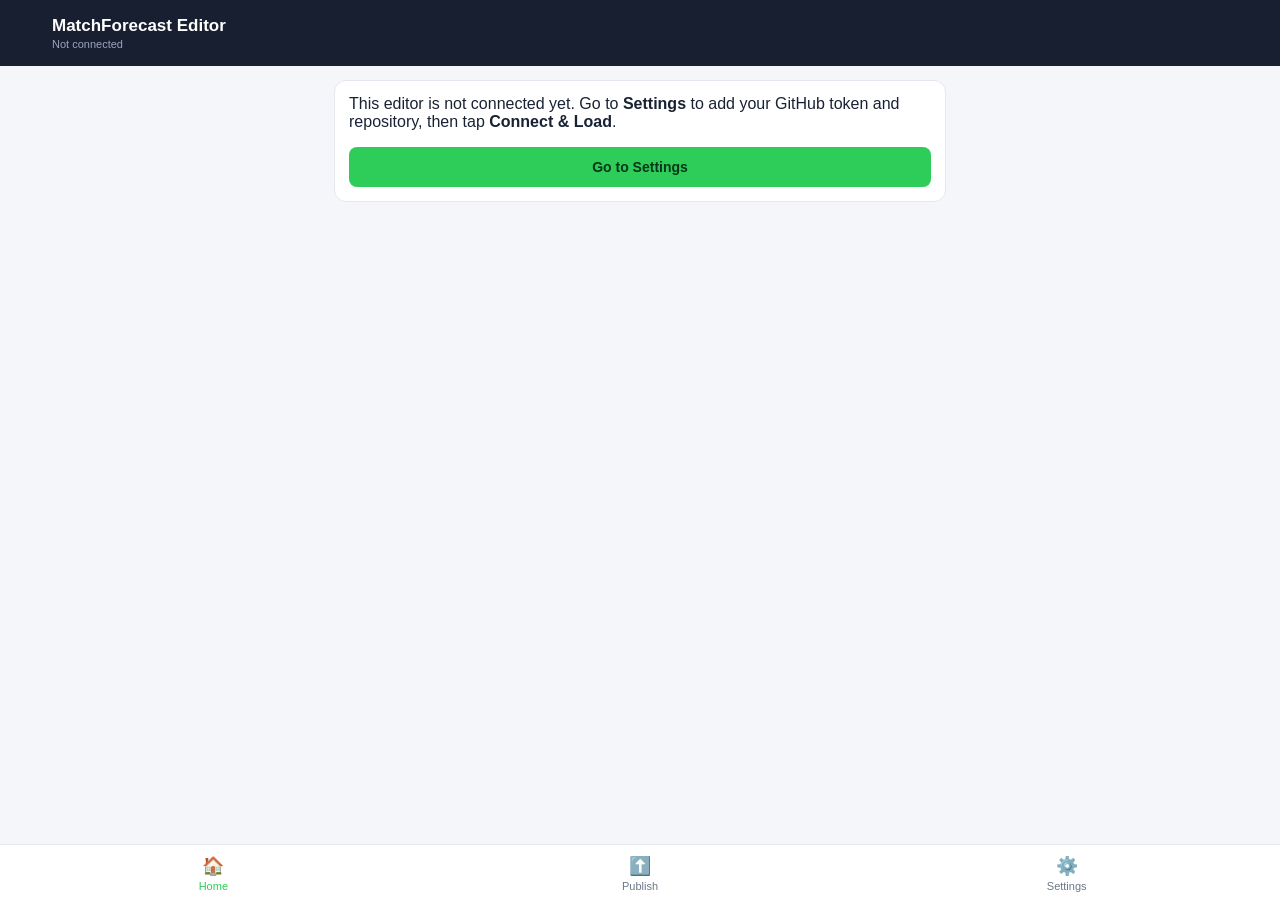
==== editor.html @ f8870e39 "Create editor.html" ====
<!DOCTYPE html>
<html lang="en">
<head>
<meta charset="UTF-8">
<meta name="viewport" content="width=device-width, initial-scale=1.0, maximum-scale=1.0">
<title>MatchForecast Editor</title>
<style>
  :root{
    --navy:#171f31; --navy2:#1e2740; --green:#2ecc58; --red:#e34848;
    --blue:#2f7bff; --bg:#f4f6f9; --card:#ffffff; --text:#182233; --muted:#6b7688;
    --border:#e4e8ee;
  }
  *{box-sizing:border-box;}
  body{margin:0;font-family:-apple-system,BlinkMacSystemFont,"Segoe UI",Roboto,Arial,sans-serif;background:var(--bg);color:var(--text);}
  header.app-header{background:var(--navy);color:#fff;padding:16px;display:flex;align-items:center;gap:10px;position:sticky;top:0;z-index:10;}
  header.app-header .back{background:none;border:none;color:#fff;font-size:20px;padding:0 6px 0 0;cursor:pointer;}
  header.app-header h1{font-size:17px;margin:0;}
  header.app-header .sub{font-size:11px;color:#9aa5bd;margin-top:2px;}
  main{padding:14px;padding-bottom:80px;max-width:640px;margin:0 auto;}
  .card{background:var(--card);border:1px solid var(--border);border-radius:12px;padding:14px;margin-bottom:12px;}
  .status-pill{display:inline-flex;align-items:center;gap:6px;background:#e9fbf0;color:#1a9a45;padding:8px 12px;border-radius:8px;font-size:13px;font-weight:600;margin-bottom:14px;}
  .status-pill.offline{background:#fdecec;color:#c0392b;}
  .section-row{display:flex;align-items:center;justify-content:space-between;padding:14px;background:var(--card);border:1px solid var(--border);border-radius:12px;margin-bottom:10px;cursor:pointer;}
  .section-row:active{background:#f0f2f6;}
  .section-row .left{display:flex;align-items:center;gap:12px;}
  .section-row .icon{width:34px;height:34px;border-radius:8px;display:flex;align-items:center;justify-content:center;font-size:16px;color:#fff;}
  .section-row .name{font-weight:600;font-size:14px;}
  .section-row .count{font-size:12px;color:var(--muted);}
  .section-row .chev{color:var(--muted);}
  .btn{display:inline-flex;align-items:center;justify-content:center;gap:6px;border:none;border-radius:8px;padding:12px 16px;font-size:14px;font-weight:600;cursor:pointer;width:100%;}
  .btn-green{background:var(--green);color:#04371a;}
  .btn-blue{background:var(--blue);color:#fff;}
  .btn-red{background:var(--red);color:#fff;}
  .btn-outline{background:#fff;border:1px solid var(--border);color:var(--text);}
  .btn-sm{width:auto;padding:8px 12px;font-size:13px;}
  .row{display:flex;gap:8px;}
  .item-card{background:var(--card);border:1px solid var(--border);border-radius:12px;padding:12px;margin-bottom:10px;}
  .item-card .title{font-weight:600;font-size:14px;margin-bottom:4px;}
  .item-card .meta{font-size:12px;color:var(--muted);margin-bottom:8px;}
  .badges{display:flex;flex-wrap:wrap;gap:6px;margin-bottom:8px;}
  .badge{font-size:11px;font-weight:600;padding:3px 8px;border-radius:6px;background:#eef1f6;color:#465066;}
  .badge.bet9ja{background:#0a5c36;color:#fff;} .badge.sportybet{background:#e2001a;color:#fff;}
  .badge.betpawa{background:#f5a623;color:#1a1a1a;} .badge.betway{background:#0b0b0b;color:#fff;}
  .badge.onexbet{background:#1c1c50;color:#fff;}
  label{display:block;font-size:12px;font-weight:600;color:var(--muted);margin:12px 0 6px;}
  input[type=text],input[type=number],input[type=date],select,textarea{
    width:100%;padding:11px;border:1px solid var(--border);border-radius:8px;font-size:14px;background:#fff;color:var(--text);
  }
  textarea{min-height:80px;}
  fieldset{border:1px solid var(--border);border-radius:10px;padding:10px 12px;margin-top:16px;}
  legend{font-size:12px;font-weight:700;color:var(--muted);padding:0 6px;}
  .bm-row{display:flex;gap:8px;align-items:center;margin-bottom:8px;}
  .bm-row .bm-label{width:78px;font-size:12px;font-weight:600;flex-shrink:0;}
  .bottom-nav{position:fixed;bottom:0;left:0;right:0;background:#fff;border-top:1px solid var(--border);display:flex;z-index:10;}
  .bottom-nav button{flex:1;background:none;border:none;padding:10px 0 8px;font-size:11px;color:var(--muted);display:flex;flex-direction:column;align-items:center;gap:3px;cursor:pointer;}
  .bottom-nav button.active{color:var(--green);}
  .bottom-nav .ic{font-size:18px;}
  .empty{text-align:center;color:var(--muted);padding:30px 10px;font-size:13px;}
  .hint{font-size:12px;color:var(--muted);line-height:1.5;margin-top:8px;}
  .code-box{font-family:monospace;background:#0f1524;color:#8ff0b0;padding:10px;border-radius:8px;font-size:12px;overflow-x:auto;white-space:pre-wrap;word-break:break-word;}
  .toast{position:fixed;bottom:70px;left:50%;transform:translateX(-50%);background:#182233;color:#fff;padding:10px 18px;border-radius:20px;font-size:13px;z-index:50;}
  .step{display:flex;gap:10px;margin-bottom:12px;}
  .step .num{width:24px;height:24px;border-radius:50%;background:var(--green);color:#04371a;font-size:12px;font-weight:700;display:flex;align-items:center;justify-content:center;flex-shrink:0;}
  a.link{color:var(--blue);text-decoration:none;}
</style>
</head>
<body>
<header class="app-header">
  <button class="back" id="backBtn" style="visibility:hidden">←</button>
  <div>
    <h1 id="headerTitle">MatchForecast Editor</h1>
    <div class="sub" id="headerSub">Private daily content manager</div>
  </div>
</header>
<main id="app"></main>
<nav class="bottom-nav">
  <button data-tab="home" class="active"><span class="ic">🏠</span>Home</button>
  <button data-tab="publish"><span class="ic">⬆️</span>Publish</button>
  <button data-tab="settings"><span class="ic">⚙️</span>Settings</button>
</nav>
<script>
/* ============================================================
   MatchForecast Editor
   Single-file, no-backend admin tool. Talks directly to the
   GitHub Contents API to read/write one data.json file that
   lives in the PUBLIC bettingsite repo. The public site's
   script.js reads that same file at runtime.

   SECURITY — READ THIS
   - Your GitHub token is baked directly into this file below
     (HARDCODED_TOKEN) so there is no login step at all: open
     the file and start editing.
   - This means anyone who obtains a copy of THIS EXACT FILE
     has full write access to your bettingsite repo. There is
     no password or login screen protecting that. Treat this
     file itself as the secret: don't host it at a public URL,
     don't share it, don't commit it anywhere public.
   - Keep this file only on your own device(s), or in the
     PRIVATE matchforecast-editor repo (never make that repo
     public while this token is inside it).
   - If this file is ever lost, shared, or the device is
     compromised, revoke the token immediately at
     github.com/settings/tokens and generate a new one here.
   ============================================================ */

// Paste your fine-grained GitHub token here (Contents: read/write,
// scoped only to waec2022/bettingsite). This is the only setup step.
const HARDCODED_TOKEN = "PASTE_YOUR_GITHUB_TOKEN_HERE";

const CONFIG_KEY = 'mf_editor_config';       // non-secret: owner/repo/branch/path
const DRAFT_KEY  = 'mf_editor_draft';        // non-secret: local working copy of data.json
const TOKEN_KEY  = 'mf_editor_token';        // secret: sessionStorage ONLY

const DEFAULT_BOOKMAKERS = [
  {key:'bet9ja', label:'Bet9ja'},
  {key:'sportybet', label:'SportyBet'},
  {key:'betpawa', label:'BetPawa'},
  {key:'betway', label:'Betway'},
  {key:'onexbet', label:'1xBet'},
];

const SECTION_DEFS = [
  {key:'predictions', label:'Predictions', icon:'⚽', color:'#2ecc58', hasBookmakers:true,
    fields:[
      {key:'date', label:'Date', type:'date'},
      {key:'home', label:'Home Team', type:'text', required:true},
      {key:'away', label:'Away Team', type:'text', required:true},
      {key:'league', label:'League', type:'text'},
      {key:'category', label:'Category (for site filters)', type:'select', options:['Over/Under','BTTS','Match Winner','Double Chance','Other']},
      {key:'selection', label:'Selection / Pick', type:'text', required:true},
      {key:'odds', label:'Odds', type:'number', step:'0.01', required:true},
      {key:'rating', label:'Rating (1-10)', type:'number'},
      {key:'status', label:'Status', type:'select', options:['draft','scheduled','published','cancelled']},
      {key:'publishAt', label:'Publish at (Africa/Lagos)', type:'schedule'},
    ],
    title:i=>`${i.home||'Home'} vs ${i.away||'Away'}`,
    subtitle:i=>`${i.selection||''}${i.odds?' | Odds '+i.odds:''}${i.league?' · '+i.league:''}`
  },
  {key:'accumulators', label:'Accumulators', icon:'🏆', color:'#8b5cf6', hasBookmakers:true,
    fields:[
      {key:'title', label:'Title', type:'text', required:true, placeholder:'e.g. 5-Odds Slip'},
      {key:'tier', label:'Tier label', type:'text', placeholder:'e.g. 5 ODDS, 20+ ODDS'},
      {key:'date', label:'Date', type:'date'},
      {key:'selectionsText', label:'Selections (one per line: Match | Pick | Odds)', type:'textarea',
        placeholder:'Man City vs Arsenal | Home | 1.60\nPSG vs Marseille | Over 2.5 | 1.55'},
      {key:'totalOdds', label:'Total Odds', type:'number', step:'0.01'},
      {key:'rating', label:'Rating (1-10)', type:'number'},
      {key:'status', label:'Status', type:'select', options:['draft','scheduled','published','cancelled']},
      {key:'publishAt', label:'Publish at (Africa/Lagos)', type:'schedule'},
    ],
    title:i=>i.title||'Accumulator',
    subtitle:i=>`${(i.selections||[]).length} selections${i.totalOdds?' | Total '+i.totalOdds:''}`
  },
  {key:'correctScores', label:'Correct Score', icon:'🎯', color:'#e34848', hasBookmakers:true,
    fields:[
      {key:'match', label:'Match', type:'text', required:true},
      {key:'league', label:'League', type:'text'},
      {key:'score', label:'Score', type:'text', required:true, placeholder:'2-1'},
      {key:'odds', label:'Odds', type:'number', step:'0.01'},
      {key:'date', label:'Date', type:'date'},
      {key:'rating', label:'Rating (1-10)', type:'number'},
      {key:'status', label:'Status', type:'select', options:['draft','scheduled','published','cancelled']},
      {key:'publishAt', label:'Publish at (Africa/Lagos)', type:'schedule'},
    ],
    title:i=>i.match||'Match',
    subtitle:i=>`Score ${i.score||'?'}${i.odds?' | Odds '+i.odds:''}`
  },
  {key:'codesOnly', label:'Codes Only', icon:'🔑', color:'#f5a623', hasBookmakers:false,
    fields:[
      {key:'bookmaker', label:'Bookmaker', type:'bookmakerSelect', required:true},
      {key:'code', label:'Booking Code', type:'text', required:true},
      {key:'label', label:'Label / Note', type:'text'},
      {key:'odds', label:'Odds', type:'number', step:'0.01'},
      {key:'date', label:'Date', type:'date'},
      {key:'rating', label:'Rating (1-10)', type:'number'},
      {key:'status', label:'Status', type:'select', options:['draft','scheduled','published','cancelled']},
      {key:'publishAt', label:'Publish at (Africa/Lagos)', type:'schedule'},
    ],
    title:i=>bookmakerLabel(i.bookmaker),
    subtitle:i=>i.code||''
  },
  {key:'livePredictions', label:'Live Predictions', icon:'📡', color:'#2f7bff', hasBookmakers:true,
    fields:[
      {key:'match', label:'Match', type:'text', required:true},
      {key:'league', label:'League', type:'text'},
      {key:'currentScore', label:'Current Score', type:'text', placeholder:'1-0'},
      {key:'pick', label:'Pick', type:'text', required:true},
      {key:'odds', label:'Odds', type:'number', step:'0.01'},
      {key:'minute', label:"Minute / Status", type:'text', placeholder:"e.g. 34' or HT"},
      {key:'date', label:'Date', type:'date'},
      {key:'rating', label:'Rating (1-10)', type:'number'},
      {key:'status', label:'Status', type:'select', options:['draft','published','cancelled']},
      {key:'publishAt', label:'Publish at (Africa/Lagos)', type:'schedule'},
    ],
    title:i=>i.match||'Match',
    subtitle:i=>`${i.pick||''}${i.minute?' · '+i.minute:''}`
  },
  {key:'betOfDay', label:'Bet of the Day', icon:'⭐', color:'#ffb100', hasBookmakers:true,
    fields:[
      {key:'match', label:'Match', type:'text', required:true},
      {key:'market', label:'Market', type:'text'},
      {key:'pick', label:'Pick', type:'text', required:true},
      {key:'odds', label:'Odds', type:'number', step:'0.01'},
      {key:'description', label:'Description', type:'textarea'},
      {key:'date', label:'Date', type:'date'},
      {key:'rating', label:'Rating (1-10)', type:'number'},
      {key:'status', label:'Status', type:'select', options:['draft','scheduled','published','cancelled']},
      {key:'publishAt', label:'Publish at (Africa/Lagos)', type:'schedule'},
    ],
    title:i=>i.match||'Match',
    subtitle:i=>`${i.pick||''}${i.odds?' | Odds '+i.odds:''}`
  },
  {key:'results', label:'Results', icon:'📊', color:'#0aa2a2', hasBookmakers:false,
    fields:[
      {key:'match', label:'Match', type:'text', required:true},
      {key:'market', label:'Market', type:'text'},
      {key:'prediction', label:'Prediction', type:'text'},
      {key:'odds', label:'Odds', type:'number', step:'0.01'},
      {key:'actualResult', label:'Actual Result', type:'text', placeholder:'2-1'},
      {key:'outcome', label:'Outcome', type:'select', options:['won','lost','void']},
      {key:'date', label:'Date', type:'date'},
      {key:'rating', label:'Rating (1-10)', type:'number'},
    ],
    title:i=>i.match||'Match',
    subtitle:i=>`${i.prediction||''}${i.outcome?' · '+i.outcome.toUpperCase():''}`
  },
  {key:'news', label:'News', icon:'📰', color:'#465066', hasBookmakers:false,
    fields:[
      {key:'title', label:'Title', type:'text', required:true},
      {key:'category', label:'Category', type:'text', placeholder:'Preview, Analysis, Guide, Report'},
      {key:'excerpt', label:'Excerpt', type:'textarea'},
      {key:'content', label:'Full Content', type:'textarea'},
      {key:'author', label:'Author', type:'text'},
      {key:'date', label:'Date', type:'date'},
      {key:'status', label:'Status', type:'select', options:['draft','scheduled','published','archived']},
      {key:'publishAt', label:'Publish at (Africa/Lagos)', type:'schedule'},
    ],
    title:i=>i.title||'News item',
    subtitle:i=>(i.date||'')
  },
];

function bookmakerLabel(key){
  const all = state.data?.meta?.bookmakers || DEFAULT_BOOKMAKERS;
  const found = all.find(b=>b.key===key);
  return found ? found.label : (key||'—');
}

let state = {
  view:{tab:'home', section:null, itemId:null},
  config: loadConfig(),
  token: HARDCODED_TOKEN,
  data: null,
  sha: null,
  dirty:false,
  connected:false,
};

function loadConfig(){
  try{ return JSON.parse(localStorage.getItem(CONFIG_KEY)) || {owner:'waec2022', repo:'bettingsite', branch:'main', path:'data.json'}; }
  catch(e){ return {owner:'waec2022', repo:'bettingsite', branch:'main', path:'data.json'}; }
}
function saveConfig(){ localStorage.setItem(CONFIG_KEY, JSON.stringify(state.config)); }
function saveDraft(){ if(state.data) localStorage.setItem(DRAFT_KEY, JSON.stringify({sha:state.sha, data:state.data})); }
function loadDraft(){ try{ return JSON.parse(localStorage.getItem(DRAFT_KEY)); }catch(e){ return null; } }

function emptyData(){
  return {
    meta:{ bookmakers: DEFAULT_BOOKMAKERS, overview:{date:'', statTotal:0, statWinners:0, statLosers:0, statHitRate:''} },
    predictions:[], accumulators:[], correctScores:[], codesOnly:[],
    livePredictions:[], betOfDay:[], results:[], news:[]
  };
}

function uid(){ return 'i' + Math.random().toString(36).slice(2,9); }

// Africa/Lagos is fixed UTC+1 year-round (no DST), so we can compute it
// by simply shifting the current UTC time by 1 hour and reading UTC fields.
function lagosDateTimeLocal(msOffset){
  const d = new Date(Date.now() + (msOffset||0) + 60*60*1000);
  const pad = n=>String(n).padStart(2,'0');
  return `${d.getUTCFullYear()}-${pad(d.getUTCMonth()+1)}-${pad(d.getUTCDate())}T${pad(d.getUTCHours())}:${pad(d.getUTCMinutes())}`;
}
function lagosTomorrow9am(){
  const d = new Date(Date.now() + 60*60*1000); // shifted to Lagos "now"
  d.setUTCDate(d.getUTCDate()+1);
  d.setUTCHours(9,0,0,0);
  const pad = n=>String(n).padStart(2,'0');
  return `${d.getUTCFullYear()}-${pad(d.getUTCMonth()+1)}-${pad(d.getUTCDate())}T09:00`;
}
function scheduleStatusLabel(publishAt){
  if(!publishAt) return 'Not scheduled';
  const t = new Date(publishAt).getTime();
  const diffMs = t - Date.now();
  if(diffMs <= 0) return 'Already live';
  const mins = Math.round(diffMs/60000);
  if(mins < 60) return `Publishes in ${mins}m`;
  const hrs = Math.round(mins/60);
  if(hrs < 24) return `Publishes in ${hrs}h`;
  const days = Math.round(hrs/24);
  return days===1 ? 'Publishes tomorrow' : `Publishes in ${days}d`;
}
function toast(msg){
  const t=document.createElement('div'); t.className='toast'; t.textContent=msg;
  document.body.appendChild(t); setTimeout(()=>t.remove(), 2200);
}

/* ---------------- GitHub API ---------------- */
async function ghRequest(method, body){
  const {owner, repo, path} = state.config;
  const url = `https://api.github.com/repos/${owner}/${repo}/contents/${encodeURIComponent(path)}`;
  const headers = {
    'Authorization': `token ${state.token}`,
    'Accept': 'application/vnd.github+json'
  };
  const opts = {method, headers};
  if(body){ headers['Content-Type']='application/json'; opts.body = JSON.stringify(body); }
  const res = await fetch(method==='GET' ? `${url}?ref=${encodeURIComponent(state.config.branch)}` : url, opts);
  return res;
}

function b64EncodeUnicode(str){
  return btoa(unescape(encodeURIComponent(str)));
}
function b64DecodeUnicode(str){
  return decodeURIComponent(escape(atob(str)));
}

async function connectAndLoad(){
  if(!state.token || state.token === "PASTE_YOUR_GITHUB_TOKEN_HERE"){ toast('Open this file in a text editor and set HARDCODED_TOKEN first'); return; }
  saveConfig();
  try{
    const res = await ghRequest('GET');
    if(res.status === 404){
      state.data = emptyData();
      state.sha = null;
      state.connected = true;
      toast('Connected. No data.json yet — it will be created on first publish.');
    } else if(res.ok){
      const json = await res.json();
      state.sha = json.sha;
      const content = b64DecodeUnicode(json.content.replace(/\n/g,''));
      state.data = JSON.parse(content);
      if(!state.data.meta) state.data.meta = {bookmakers: DEFAULT_BOOKMAKERS, overview:{}};
      if(!state.data.meta.bookmakers) state.data.meta.bookmakers = DEFAULT_BOOKMAKERS;
      state.connected = true;
      toast('Loaded latest data.json from GitHub');
    } else {
      const errText = await res.text();
      toast(`GitHub error ${res.status}. Check token/repo/branch.`);
      console.error(errText);
      state.connected = false;
      render();
      return;
    }
    state.dirty = false;
    saveDraft();
    render();
  } catch(e){
    console.error(e);
    toast('Network error reaching GitHub API');
  }
}

async function publish(commitMessage){
  if(!state.connected){ toast('Connect first'); return; }
  const {branch} = state.config;
  const content = b64EncodeUnicode(JSON.stringify(state.data, null, 2));
  const body = { message: commitMessage || 'Update data.json via MatchForecast Editor', content, branch };
  if(state.sha) body.sha = state.sha;
  try{
    const res = await ghRequest('PUT', body);
    if(res.ok){
      const json = await res.json();
      state.sha = json.content.sha;
      state.dirty = false;
      saveDraft();
      toast('Published! GitHub Pages will update within a minute or two.');
      render();
    } else {
      const errText = await res.text();
      console.error(errText);
      toast(`Publish failed (${res.status}). See console.`);
    }
  } catch(e){
    console.error(e);
    toast('Network error publishing');
  }
}

/* ---------------- Rendering ---------------- */
const app = document.getElementById('app');
const headerTitle = document.getElementById('headerTitle');
const headerSub = document.getElementById('headerSub');
const backBtn = document.getElementById('backBtn');

document.querySelectorAll('.bottom-nav button').forEach(btn=>{
  btn.addEventListener('click', ()=>{
    state.view = {tab:btn.dataset.tab, section:null, itemId:null};
    document.querySelectorAll('.bottom-nav button').forEach(b=>b.classList.remove('active'));
    btn.classList.add('active');
    render();
  });
});
backBtn.addEventListener('click', ()=>{
  if(state.view.itemId !== null || state.view.itemId === 'new'){
    state.view.itemId = null;
  } else if(state.view.section){
    state.view.section = null;
  } else {
    state.view.tab = 'home';
  }
  render();
});

function render(){
  const v = state.view;
  backBtn.style.visibility = (v.section || v.itemId!==null) ? 'visible' : 'hidden';

  if(v.tab === 'settings'){ headerTitle.textContent='Settings'; headerSub.textContent='GitHub connection'; return renderSettings(); }
  if(v.tab === 'publish'){ headerTitle.textContent='Publish'; headerSub.textContent='Push changes to the public site'; return renderPublish(); }

  // home tab
  if(!state.data){
    headerTitle.textContent = 'MatchForecast Editor';
    headerSub.textContent = 'Not connected';
    return renderConnectPrompt();
  }
  if(v.itemId !== null){
    const def = SECTION_DEFS.find(s=>s.key===v.section);
    headerTitle.textContent = v.itemId==='new' ? `Add ${def.label}` : `Edit ${def.label}`;
    headerSub.textContent = '';
    return renderForm(def, v.itemId);
  }
  if(v.section){
    const def = SECTION_DEFS.find(s=>s.key===v.section);
    headerTitle.textContent = def.label;
    headerSub.textContent = `${(state.data[def.key]||[]).length} items`;
    return renderSectionList(def);
  }
  headerTitle.textContent = 'MatchForecast Editor';
  headerSub.textContent = 'Update your predictions easily';
  renderHome();
}

function renderConnectPrompt(){
  app.innerHTML = `
    <div class="card">
      <p style="margin-top:0">This editor is not connected yet. Go to <b>Settings</b> to add your GitHub token and repository, then tap <b>Connect &amp; Load</b>.</p>
      <button class="btn btn-green" id="goSettings">Go to Settings</button>
    </div>`;
  document.getElementById('goSettings').onclick = ()=>{ state.view.tab='settings'; render(); };
}

function renderHome(){
  const pill = state.connected
    ? `<div class="status-pill">✓ Connected to GitHub${state.dirty ? ' · unsaved changes' : ''}</div>`
    : `<div class="status-pill offline">Not connected — go to Settings</div>`;
  const rows = SECTION_DEFS.map(def=>{
    const count = (state.data[def.key]||[]).length;
    return `<div class="section-row" data-section="${def.key}">
      <div class="left">
        <div class="icon" style="background:${def.color}">${def.icon}</div>
        <div><div class="name">${def.label}</div><div class="count">${count} item${count===1?'':'s'}</div></div>
      </div>
      <div class="chev">›</div>
    </div>`;
  }).join('');
  app.innerHTML = pill + rows;
  app.querySelectorAll('.section-row').forEach(row=>{
    row.onclick = ()=>{ state.view.section = row.dataset.section; render(); };
  });
}

function renderSectionList(def){
  const items = state.data[def.key] || [];
  const addBtn = `<button class="btn btn-green" id="addItemBtn" style="margin-bottom:14px">+ Add ${def.label.replace(/s$/,'')}</button>`;
  if(items.length===0){
    app.innerHTML = addBtn + `<div class="empty">No ${def.label.toLowerCase()} yet.</div>`;
  } else {
    const cards = items.map((item, idx)=>{
      const badges = def.hasBookmakers && item.bookmakers
        ? Object.entries(item.bookmakers).filter(([k,v])=>v && (v.odds||v.code))
            .map(([k,v])=>`<span class="badge ${k}">${bookmakerLabel(k)}${v.odds?' '+v.odds:''}</span>`).join('')
        : (def.key==='codesOnly' ? `<span class="badge ${item.bookmaker}">${item.code||''}</span>` : '');
      return `<div class="item-card">
        <div class="title">${idx+1}. ${escapeHtml(def.title(item))}</div>
        <div class="meta">${escapeHtml(def.subtitle(item))}</div>
        ${item.publishAt ? `<div class="meta">🕒 ${escapeHtml(scheduleStatusLabel(item.publishAt))}</div>` : ''}
        ${badges?`<div class="badges">${badges}</div>`:''}
        <div class="row">
          <button class="btn btn-blue btn-sm" data-edit="${item.id}">Edit</button>
          <button class="btn btn-red btn-sm" data-del="${item.id}">Delete</button>
        </div>
      </div>`;
    }).join('');
    app.innerHTML = addBtn + cards;
  }
  document.getElementById('addItemBtn').onclick = ()=>{ state.view.itemId='new'; render(); };
  app.querySelectorAll('[data-edit]').forEach(b=>b.onclick=()=>{ state.view.itemId=b.dataset.edit; render(); });
  app.querySelectorAll('[data-del]').forEach(b=>b.onclick=()=>{
    if(confirm('Delete this item?')){
      state.data[def.key] = state.data[def.key].filter(i=>i.id!==b.dataset.del);
      state.dirty = true; saveDraft(); render();
    }
  });
}

function escapeHtml(s){ return String(s??'').replace(/[&<>"']/g, c=>({'&':'&amp;','<':'&lt;','>':'&gt;','"':'&quot;',"'":'&#39;'}[c])); }

function renderForm(def, itemId){
  const isNew = itemId === 'new';
  const existing = isNew ? {} : (state.data[def.key]||[]).find(i=>i.id===itemId) || {};
  const bookmakers = state.data.meta.bookmakers || DEFAULT_BOOKMAKERS;

  const fieldsHtml = def.fields.map(f=>{
    const val = f.key==='selectionsText'
      ? (existing.selections||[]).map(s=>`${s.match} | ${s.pick} | ${s.odds}`).join('\n')
      : (existing[f.key] ?? '');
    if(f.type==='select'){
      return `<label>${f.label}</label><select name="${f.key}">${f.options.map(o=>`<option value="${o}" ${val===o?'selected':''}>${o}</option>`).join('')}</select>`;
    }
    if(f.type==='textarea'){
      return `<label>${f.label}</label><textarea name="${f.key}" placeholder="${f.placeholder||''}">${escapeHtml(val)}</textarea>`;
    }
    if(f.type==='bookmakerSelect'){
      return `<label>${f.label}</label><select name="${f.key}">${bookmakers.map(b=>`<option value="${b.key}" ${val===b.key?'selected':''}>${b.label}</option>`).join('')}</select>`;
    }
    if(f.type==='schedule'){
      const localVal = val ? String(val).slice(0,16) : '';
      return `<label>${f.label}</label>
        <input type="datetime-local" name="${f.key}" value="${escapeHtml(localVal)}">
        <div class="row" style="gap:6px;margin-top:8px;flex-wrap:wrap">
          <button type="button" class="btn btn-outline btn-sm" data-sched="0">Now</button>
          <button type="button" class="btn btn-outline btn-sm" data-sched="15">+15m</button>
          <button type="button" class="btn btn-outline btn-sm" data-sched="30">+30m</button>
          <button type="button" class="btn btn-outline btn-sm" data-sched="60">+1h</button>
          <button type="button" class="btn btn-outline btn-sm" data-sched="120">+2h</button>
          <button type="button" class="btn btn-outline btn-sm" data-sched="tomorrow9">Tomorrow 9am</button>
        </div>
        <p class="hint">Times are Africa/Lagos. Leave blank to publish immediately once you hit Publish.</p>`;
    }
    return `<label>${f.label}${f.required?' *':''}</label><input type="${f.type}" name="${f.key}" step="${f.step||''}" placeholder="${f.placeholder||''}" value="${escapeHtml(val)}">`;
  }).join('');

  let bookmakersHtml = '';
  if(def.hasBookmakers){
    const existingBm = existing.bookmakers || {};
    bookmakersHtml = `<fieldset><legend>Bookmaker odds &amp; codes (optional per bookmaker)</legend>` +
      bookmakers.map(b=>{
        const bv = existingBm[b.key] || {};
        return `<div class="bm-row">
          <div class="bm-label">${b.label}</div>
          <input type="text" placeholder="Odds" name="bm_${b.key}_odds" value="${escapeHtml(bv.odds||'')}" style="width:35%">
          <input type="text" placeholder="Code" name="bm_${b.key}_code" value="${escapeHtml(bv.code||'')}" style="width:65%">
        </div>`;
      }).join('') + `</fieldset>`;
  }

  app.innerHTML = `<form id="itemForm">${fieldsHtml}${bookmakersHtml}
    <div class="row" style="margin-top:20px">
      <button type="submit" class="btn btn-green">💾 Save ${def.label.replace(/s$/,'')}</button>
    </div>
  </form>`;

  app.querySelectorAll('[data-sched]').forEach(btn=>{
    btn.addEventListener('click', ()=>{
      const input = btn.closest('form').querySelector('input[type=datetime-local]');
      input.value = btn.dataset.sched === 'tomorrow9' ? lagosTomorrow9am() : lagosDateTimeLocal(Number(btn.dataset.sched)*60000);
    });
  });

  document.getElementById('itemForm').onsubmit = (e)=>{
    e.preventDefault();
    const fd = new FormData(e.target);
    const item = isNew ? {id: uid()} : {...existing};
    def.fields.forEach(f=>{
      if(f.key==='selectionsText'){
        const lines = (fd.get('selectionsText')||'').split('\n').map(l=>l.trim()).filter(Boolean);
        item.selections = lines.map(l=>{
          const [match,pick,odds] = l.split('|').map(s=>s && s.trim());
          return {match:match||'', pick:pick||'', odds:odds||''};
        });
      } else if(f.type==='schedule'){
        const raw = fd.get(f.key);
        item[f.key] = raw ? `${raw}:00+01:00` : '';
      } else {
        item[f.key] = fd.get(f.key) || '';
      }
    });
    if(def.hasBookmakers){
      item.bookmakers = {};
      bookmakers.forEach(b=>{
        const odds = fd.get(`bm_${b.key}_odds`) || '';
        const code = fd.get(`bm_${b.key}_code`) || '';
        if(odds || code) item.bookmakers[b.key] = {odds, code};
      });
    }
    if(!state.data[def.key]) state.data[def.key] = [];
    if(isNew){ state.data[def.key].push(item); }
    else { const idx = state.data[def.key].findIndex(i=>i.id===itemId); state.data[def.key][idx] = item; }
    state.dirty = true;
    saveDraft();
    state.view.itemId = null;
    render();
    toast('Saved locally — tap Publish to push it live');
  };
}

function renderSettings(){
  const c = state.config;
  app.innerHTML = `
    <div class="card">
      <label>Repository owner</label>
      <input type="text" id="fOwner" value="${c.owner}">
      <label>Repository name</label>
      <input type="text" id="fRepo" value="${c.repo}">
      <label>Branch</label>
      <input type="text" id="fBranch" value="${c.branch}">
      <label>Data file path</label>
      <input type="text" id="fPath" value="${c.path}">
      <button class="btn btn-green" id="connectBtn" style="margin-top:16px">🔗 Connect &amp; Load</button>
      <p class="hint">${HARDCODED_TOKEN === "PASTE_YOUR_GITHUB_TOKEN_HERE" ? '<b style="color:#c0392b">No token set yet</b> — open this file in a text editor and replace HARDCODED_TOKEN near the top with your real GitHub token.' : 'Connected using the token built into this file. No login needed here.'}</p>
    </div>
    <div class="card">
      <label style="margin-top:0">Bookmakers</label>
      <div id="bmList">${(state.data?.meta?.bookmakers||DEFAULT_BOOKMAKERS).map((b,i)=>`
        <div class="bm-row"><input type="text" data-bm-key="${i}" value="${b.key}" placeholder="key" style="width:35%">
        <input type="text" data-bm-label="${i}" value="${b.label}" placeholder="Label" style="width:50%">
        <button type="button" data-bm-del="${i}" class="btn btn-red btn-sm">✕</button></div>`).join('')}
      </div>
      <button class="btn btn-outline btn-sm" id="addBmBtn" style="margin-top:6px">+ Add bookmaker</button>
    </div>
    <div class="card">
      <label style="margin-top:0">Today's Overview (shown on homepage)</label>
      <label>Total Selections</label><input type="text" id="ovTotal" value="${state.data?.meta?.overview?.statTotal||''}">
      <label>Winners (yesterday)</label><input type="text" id="ovWinners" value="${state.data?.meta?.overview?.statWinners||''}">
      <label>Losers (yesterday)</label><input type="text" id="ovLosers" value="${state.data?.meta?.overview?.statLosers||''}">
      <label>Hit Rate</label><input type="text" id="ovHitRate" value="${state.data?.meta?.overview?.statHitRate||''}" placeholder="e.g. 48%">
      <button class="btn btn-blue btn-sm" id="saveOverview" style="margin-top:10px">Save overview</button>
    </div>`;

  document.getElementById('connectBtn').onclick = ()=>{
    state.config = {
      owner: document.getElementById('fOwner').value.trim(),
      repo: document.getElementById('fRepo').value.trim(),
      branch: document.getElementById('fBranch').value.trim() || 'main',
      path: document.getElementById('fPath').value.trim() || 'data.json',
    };
    connectAndLoad();
  };
  if(state.data){
    document.getElementById('addBmBtn').onclick = ()=>{
      state.data.meta.bookmakers.push({key:'newbook', label:'New Bookmaker'});
      state.dirty = true; saveDraft(); render();
    };
    app.querySelectorAll('[data-bm-key]').forEach(inp=>inp.onchange = e=>{
      state.data.meta.bookmakers[+inp.dataset.bmKey].key = e.target.value.trim();
      state.dirty = true; saveDraft();
    });
    app.querySelectorAll('[data-bm-label]').forEach(inp=>inp.onchange = e=>{
      state.data.meta.bookmakers[+inp.dataset.bmLabel].label = e.target.value.trim();
      state.dirty = true; saveDraft();
    });
    app.querySelectorAll('[data-bm-del]').forEach(btn=>btn.onclick = ()=>{
      state.data.meta.bookmakers.splice(+btn.dataset.bmDel,1);
      state.dirty = true; saveDraft(); render();
    });
    document.getElementById('saveOverview').onclick = ()=>{
      state.data.meta.overview = {
        statTotal: document.getElementById('ovTotal').value,
        statWinners: document.getElementById('ovWinners').value,
        statLosers: document.getElementById('ovLosers').value,
        statHitRate: document.getElementById('ovHitRate').value,
        date: new Date().toISOString().slice(0,10),
      };
      state.dirty = true; saveDraft();
      toast('Overview saved locally — tap Publish to push it live');
    };
  }
}

function renderPublish(){
  if(!state.data){ return renderConnectPrompt(); }
  const summary = SECTION_DEFS.map(d=>`${d.label}: ${(state.data[d.key]||[]).length}`).join(' · ');
  app.innerHTML = `
    <div class="card">
      <p style="margin-top:0"><b>${state.dirty ? 'You have unsaved changes.' : 'Nothing pending — everything is published.'}</b></p>
      <p class="hint">${summary}</p>
      <label>Commit message</label>
      <input type="text" id="commitMsg" value="Update daily predictions" >
      <button class="btn btn-green" id="publishBtn" style="margin-top:14px">⬆️ Publish to ${state.config.repo}</button>
      <button class="btn btn-outline" id="reloadBtn" style="margin-top:10px">↻ Reload latest from GitHub</button>
    </div>
    <div class="card">
      <label style="margin-top:0">Preview (data.json)</label>
      <div class="code-box">${escapeHtml(JSON.stringify(state.data,null,2)).slice(0,4000)}</div>
    </div>`;
  document.getElementById('publishBtn').onclick = ()=> publish(document.getElementById('commitMsg').value);
  document.getElementById('reloadBtn').onclick = ()=>{
    if(state.dirty && !confirm('Discard local unsaved changes and reload from GitHub?')) return;
    connectAndLoad();
  };
}

/* ---------------- Boot ---------------- */
(function boot(){
  const draft = loadDraft();
  if(draft && draft.data){
    state.data = draft.data;
    state.sha = draft.sha;
    state.dirty = true;
    state.connected = HARDCODED_TOKEN !== "PASTE_YOUR_GITHUB_TOKEN_HERE";
  }
  render();
  if(HARDCODED_TOKEN !== "PASTE_YOUR_GITHUB_TOKEN_HERE" && state.config.owner && state.config.repo){
    if(!draft){ connectAndLoad(); }
    else { state.connected = true; }
  }
})();
</script>
</body>
</html>
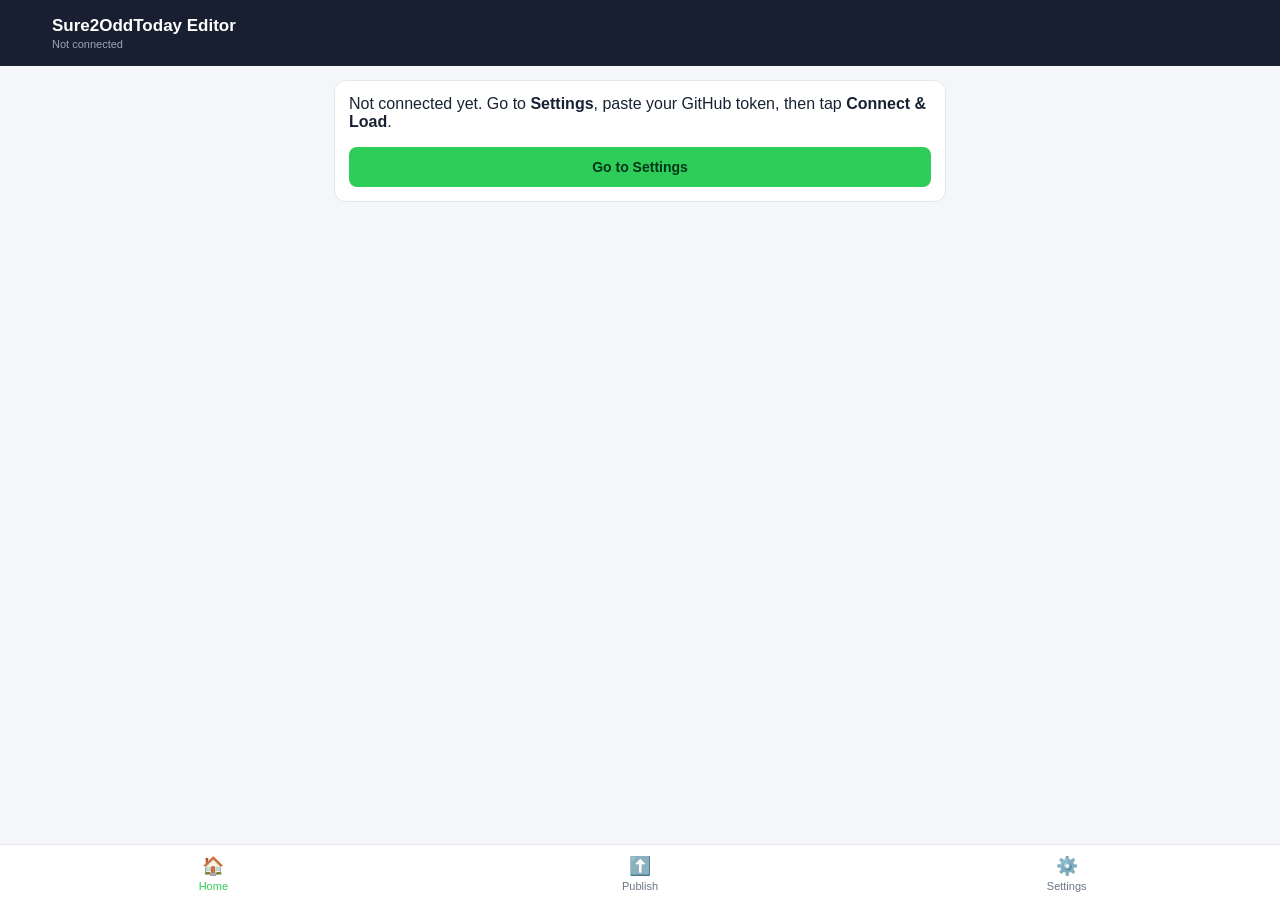
==== commit 80afaa9c: "Update editor.html" ====
--- a/editor.html
+++ b/editor.html
@@ -3,10 +3,10 @@
 <head>
 <meta charset="UTF-8">
 <meta name="viewport" content="width=device-width, initial-scale=1.0, maximum-scale=1.0">
-<title>MatchForecast Editor</title>
+<title>Sure2OddToday Editor</title>
 <style>
   :root{
-    --navy:#171f31; --navy2:#1e2740; --green:#2ecc58; --red:#e34848;
+    --navy:#171f31; --green:#2ecc58; --red:#e34848;
     --blue:#2f7bff; --bg:#f4f6f9; --card:#ffffff; --text:#182233; --muted:#6b7688;
     --border:#e4e8ee;
   }
@@ -23,7 +23,7 @@
   .section-row{display:flex;align-items:center;justify-content:space-between;padding:14px;background:var(--card);border:1px solid var(--border);border-radius:12px;margin-bottom:10px;cursor:pointer;}
   .section-row:active{background:#f0f2f6;}
   .section-row .left{display:flex;align-items:center;gap:12px;}
-  .section-row .icon{width:34px;height:34px;border-radius:8px;display:flex;align-items:center;justify-content:center;font-size:16px;color:#fff;}
+  .section-row .icon{width:34px;height:34px;border-radius:8px;display:flex;align-items:center;justify-content:center;font-size:16px;color:#fff;flex-shrink:0;}
   .section-row .name{font-weight:600;font-size:14px;}
   .section-row .count{font-size:12px;color:var(--muted);}
   .section-row .chev{color:var(--muted);}
@@ -41,9 +41,10 @@
   .badge{font-size:11px;font-weight:600;padding:3px 8px;border-radius:6px;background:#eef1f6;color:#465066;}
   .badge.bet9ja{background:#0a5c36;color:#fff;} .badge.sportybet{background:#e2001a;color:#fff;}
   .badge.betpawa{background:#f5a623;color:#1a1a1a;} .badge.betway{background:#0b0b0b;color:#fff;}
-  .badge.onexbet{background:#1c1c50;color:#fff;}
+  .badge.onexbet{background:#1c1c50;color:#fff;} .badge.msport{background:#004b8d;color:#fff;}
+  .badge.\33 60bet{background:#5a2ca0;color:#fff;}
   label{display:block;font-size:12px;font-weight:600;color:var(--muted);margin:12px 0 6px;}
-  input[type=text],input[type=number],input[type=date],select,textarea{
+  input[type=text],input[type=number],input[type=date],input[type=time],select,textarea{
     width:100%;padding:11px;border:1px solid var(--border);border-radius:8px;font-size:14px;background:#fff;color:var(--text);
   }
   textarea{min-height:80px;}
@@ -51,6 +52,11 @@
   legend{font-size:12px;font-weight:700;color:var(--muted);padding:0 6px;}
   .bm-row{display:flex;gap:8px;align-items:center;margin-bottom:8px;}
   .bm-row .bm-label{width:78px;font-size:12px;font-weight:600;flex-shrink:0;}
+  .checkbox-row{display:flex;align-items:center;gap:8px;margin-top:12px;}
+  .checkbox-row input{width:auto;}
+  .checkbox-row label{margin:0;}
+  .image-picker{display:flex;flex-direction:column;gap:8px;}
+  .image-picker__preview{width:100%;max-height:160px;object-fit:cover;border-radius:8px;border:1px solid var(--border);}
   .bottom-nav{position:fixed;bottom:0;left:0;right:0;background:#fff;border-top:1px solid var(--border);display:flex;z-index:10;}
   .bottom-nav button{flex:1;background:none;border:none;padding:10px 0 8px;font-size:11px;color:var(--muted);display:flex;flex-direction:column;align-items:center;gap:3px;cursor:pointer;}
   .bottom-nav button.active{color:var(--green);}
@@ -58,9 +64,7 @@
   .empty{text-align:center;color:var(--muted);padding:30px 10px;font-size:13px;}
   .hint{font-size:12px;color:var(--muted);line-height:1.5;margin-top:8px;}
   .code-box{font-family:monospace;background:#0f1524;color:#8ff0b0;padding:10px;border-radius:8px;font-size:12px;overflow-x:auto;white-space:pre-wrap;word-break:break-word;}
-  .toast{position:fixed;bottom:70px;left:50%;transform:translateX(-50%);background:#182233;color:#fff;padding:10px 18px;border-radius:20px;font-size:13px;z-index:50;}
-  .step{display:flex;gap:10px;margin-bottom:12px;}
-  .step .num{width:24px;height:24px;border-radius:50%;background:var(--green);color:#04371a;font-size:12px;font-weight:700;display:flex;align-items:center;justify-content:center;flex-shrink:0;}
+  .toast{position:fixed;bottom:70px;left:50%;transform:translateX(-50%);background:#182233;color:#fff;padding:10px 18px;border-radius:20px;font-size:13px;z-index:50;max-width:90%;text-align:center;}
   a.link{color:var(--blue);text-decoration:none;}
 </style>
 </head>
@@ -68,8 +72,8 @@
 <header class="app-header">
   <button class="back" id="backBtn" style="visibility:hidden">←</button>
   <div>
-    <h1 id="headerTitle">MatchForecast Editor</h1>
-    <div class="sub" id="headerSub">Private daily content manager</div>
+    <h1 id="headerTitle">Sure2OddToday Editor</h1>
+    <div class="sub" id="headerSub">Manage your daily content</div>
   </div>
 </header>
 <main id="app"></main>
@@ -80,53 +84,49 @@
 </nav>
 <script>
 /* ============================================================
-   MatchForecast Editor
-   Single-file, no-backend admin tool. Talks directly to the
-   GitHub Contents API to read/write one data.json file that
-   lives in the PUBLIC bettingsite repo. The public site's
-   script.js reads that same file at runtime.
-
-   SECURITY — READ THIS
-   - Your GitHub token is baked directly into this file below
-     (HARDCODED_TOKEN) so there is no login step at all: open
-     the file and start editing.
-   - This means anyone who obtains a copy of THIS EXACT FILE
-     has full write access to your bettingsite repo. There is
-     no password or login screen protecting that. Treat this
-     file itself as the secret: don't host it at a public URL,
-     don't share it, don't commit it anywhere public.
-   - Keep this file only on your own device(s), or in the
-     PRIVATE matchforecast-editor repo (never make that repo
-     public while this token is inside it).
-   - If this file is ever lost, shared, or the device is
-     compromised, revoke the token immediately at
-     github.com/settings/tokens and generate a new one here.
+   Sure2OddToday — Private Editor
+   Single-file, no-backend admin tool. Reads and writes ONE file
+   — data.json — directly in your public site's repo via the
+   GitHub REST API. That file is the single source of truth the
+   public site's script.js reads from.
+
+   SECURITY
+   - Your GitHub token is entered once and remembered on this
+     device (localStorage) so you don't have to log in every
+     time you open the editor.
+   - The token is NEVER written into this file's own source —
+     unlike an earlier version of this tool, this file contains
+     no secret of any kind, so it is safe wherever it lives
+     (a public repo, a private repo, or just saved locally).
+     Only your browser's local storage on this device holds it.
+   - You can clear the saved token any time from Settings.
    ============================================================ */
 
-// Paste your fine-grained GitHub token here (Contents: read/write,
-// scoped only to waec2022/bettingsite). This is the only setup step.
-const HARDCODED_TOKEN = "PASTE_YOUR_GITHUB_TOKEN_HERE";
-
-const CONFIG_KEY = 'mf_editor_config';       // non-secret: owner/repo/branch/path
-const DRAFT_KEY  = 'mf_editor_draft';        // non-secret: local working copy of data.json
-const TOKEN_KEY  = 'mf_editor_token';        // secret: sessionStorage ONLY
+const CONFIG_KEY = 's2ot_editor_config';   // non-secret: owner/repo/branch/path
+const DRAFT_KEY  = 's2ot_editor_draft';    // non-secret: local working copy of data.json
+const TOKEN_KEY  = 's2ot_editor_token';    // secret: localStorage, never in source
 
 const DEFAULT_BOOKMAKERS = [
-  {key:'bet9ja', label:'Bet9ja'},
-  {key:'sportybet', label:'SportyBet'},
-  {key:'betpawa', label:'BetPawa'},
-  {key:'betway', label:'Betway'},
-  {key:'onexbet', label:'1xBet'},
+  {key:'bet9ja', name:'Bet9ja'},
+  {key:'sportybet', name:'SportyBet'},
+  {key:'betpawa', name:'BetPawa'},
+  {key:'betway', name:'Betway'},
+  {key:'onexbet', name:'1xBet'},
+  {key:'msport', name:'MSport'},
+  {key:'360bet', name:'360bet'},
 ];
+
+const CATEGORIES = ['Over/Under','BTTS','Match Winner','Double Chance','Other'];
 
 const SECTION_DEFS = [
   {key:'predictions', label:'Predictions', icon:'⚽', color:'#2ecc58', hasBookmakers:true,
     fields:[
       {key:'date', label:'Date', type:'date'},
+      {key:'kickoff', label:'Kickoff Time', type:'time'},
       {key:'home', label:'Home Team', type:'text', required:true},
       {key:'away', label:'Away Team', type:'text', required:true},
       {key:'league', label:'League', type:'text'},
-      {key:'category', label:'Category (for site filters)', type:'select', options:['Over/Under','BTTS','Match Winner','Double Chance','Other']},
+      {key:'category', label:'Category (for site filters)', type:'select', options:CATEGORIES},
       {key:'selection', label:'Selection / Pick', type:'text', required:true},
       {key:'odds', label:'Odds', type:'number', step:'0.01', required:true},
       {key:'rating', label:'Rating (1-10)', type:'number'},
@@ -138,11 +138,11 @@
   },
   {key:'accumulators', label:'Accumulators', icon:'🏆', color:'#8b5cf6', hasBookmakers:true,
     fields:[
-      {key:'title', label:'Title', type:'text', required:true, placeholder:'e.g. 5-Odds Slip'},
-      {key:'tier', label:'Tier label', type:'text', placeholder:'e.g. 5 ODDS, 20+ ODDS'},
+      {key:'title', label:'Title', type:'text', required:true, placeholder:'e.g. 500 ODDS Slip'},
+      {key:'tier', label:'Tier Label', type:'text', placeholder:'e.g. 500 ODDS, 10000+ ODDS'},
       {key:'date', label:'Date', type:'date'},
       {key:'selectionsText', label:'Selections (one per line: Match | Pick | Odds)', type:'textarea',
-        placeholder:'Man City vs Arsenal | Home | 1.60\nPSG vs Marseille | Over 2.5 | 1.55'},
+        placeholder:'Man City vs Arsenal | Home Win | 1.60\nPSG vs Marseille | Over 2.5 Goals | 1.55'},
       {key:'totalOdds', label:'Total Odds', type:'number', step:'0.01'},
       {key:'rating', label:'Rating (1-10)', type:'number'},
       {key:'status', label:'Status', type:'select', options:['draft','scheduled','published','cancelled']},
@@ -153,7 +153,7 @@
   },
   {key:'correctScores', label:'Correct Score', icon:'🎯', color:'#e34848', hasBookmakers:true,
     fields:[
-      {key:'match', label:'Match', type:'text', required:true},
+      {key:'match', label:'Match', type:'text', required:true, placeholder:'Man City vs Arsenal'},
       {key:'league', label:'League', type:'text'},
       {key:'score', label:'Score', type:'text', required:true, placeholder:'2-1'},
       {key:'odds', label:'Odds', type:'number', step:'0.01'},
@@ -165,28 +165,27 @@
     title:i=>i.match||'Match',
     subtitle:i=>`Score ${i.score||'?'}${i.odds?' | Odds '+i.odds:''}`
   },
-  {key:'codesOnly', label:'Codes Only', icon:'🔑', color:'#f5a623', hasBookmakers:false,
+  {key:'codesOnly', label:'Codes Only', icon:'🔑', color:'#f5a623', hasBookmakers:true,
     fields:[
-      {key:'bookmaker', label:'Bookmaker', type:'bookmakerSelect', required:true},
-      {key:'code', label:'Booking Code', type:'text', required:true},
-      {key:'label', label:'Label / Note', type:'text'},
+      {key:'label', label:'Label / Title', type:'text', required:true, placeholder:'e.g. Weekend Special'},
+      {key:'description', label:'Description', type:'textarea'},
       {key:'odds', label:'Odds', type:'number', step:'0.01'},
       {key:'date', label:'Date', type:'date'},
       {key:'rating', label:'Rating (1-10)', type:'number'},
       {key:'status', label:'Status', type:'select', options:['draft','scheduled','published','cancelled']},
       {key:'publishAt', label:'Publish at (Africa/Lagos)', type:'schedule'},
     ],
-    title:i=>bookmakerLabel(i.bookmaker),
-    subtitle:i=>i.code||''
+    title:i=>i.label||'Code',
+    subtitle:i=>`${Object.keys(i.bookmakers||{}).length} bookmaker codes${i.odds?' | Odds '+i.odds:''}`
   },
-  {key:'livePredictions', label:'Live Predictions', icon:'📡', color:'#2f7bff', hasBookmakers:true,
+  {key:'livePredictions', label:'Live Predictions', icon:'📡', color:'#2f7bff', hasBookmakers:false,
     fields:[
       {key:'match', label:'Match', type:'text', required:true},
       {key:'league', label:'League', type:'text'},
       {key:'currentScore', label:'Current Score', type:'text', placeholder:'1-0'},
+      {key:'minute', label:"Minute / Status", type:'text', placeholder:"e.g. 34' or HT"},
       {key:'pick', label:'Pick', type:'text', required:true},
       {key:'odds', label:'Odds', type:'number', step:'0.01'},
-      {key:'minute', label:"Minute / Status", type:'text', placeholder:"e.g. 34' or HT"},
       {key:'date', label:'Date', type:'date'},
       {key:'rating', label:'Rating (1-10)', type:'number'},
       {key:'status', label:'Status', type:'select', options:['draft','published','cancelled']},
@@ -195,12 +194,14 @@
     title:i=>i.match||'Match',
     subtitle:i=>`${i.pick||''}${i.minute?' · '+i.minute:''}`
   },
-  {key:'betOfDay', label:'Bet of the Day', icon:'⭐', color:'#ffb100', hasBookmakers:true,
+  {key:'betOfDay', label:'Bet of the Day', icon:'⭐', color:'#ffb100', hasBookmakers:false,
     fields:[
       {key:'match', label:'Match', type:'text', required:true},
       {key:'market', label:'Market', type:'text'},
       {key:'pick', label:'Pick', type:'text', required:true},
       {key:'odds', label:'Odds', type:'number', step:'0.01'},
+      {key:'bookmaker', label:'Bookmaker', type:'bookmakerSelect', required:true},
+      {key:'photo', label:'Background Photo (optional)', type:'image'},
       {key:'description', label:'Description', type:'textarea'},
       {key:'date', label:'Date', type:'date'},
       {key:'rating', label:'Rating (1-10)', type:'number'},
@@ -227,11 +228,13 @@
   {key:'news', label:'News', icon:'📰', color:'#465066', hasBookmakers:false,
     fields:[
       {key:'title', label:'Title', type:'text', required:true},
+      {key:'slug', label:'Slug (auto-filled if left blank)', type:'text'},
       {key:'category', label:'Category', type:'text', placeholder:'Preview, Analysis, Guide, Report'},
       {key:'excerpt', label:'Excerpt', type:'textarea'},
       {key:'content', label:'Full Content', type:'textarea'},
       {key:'author', label:'Author', type:'text'},
       {key:'date', label:'Date', type:'date'},
+      {key:'featured', label:'Featured', type:'checkbox'},
       {key:'status', label:'Status', type:'select', options:['draft','scheduled','published','archived']},
       {key:'publishAt', label:'Publish at (Africa/Lagos)', type:'schedule'},
     ],
@@ -240,49 +243,18 @@
   },
 ];
 
-function bookmakerLabel(key){
-  const all = state.data?.meta?.bookmakers || DEFAULT_BOOKMAKERS;
-  const found = all.find(b=>b.key===key);
-  return found ? found.label : (key||'—');
-}
-
-let state = {
-  view:{tab:'home', section:null, itemId:null},
-  config: loadConfig(),
-  token: HARDCODED_TOKEN,
-  data: null,
-  sha: null,
-  dirty:false,
-  connected:false,
-};
-
-function loadConfig(){
-  try{ return JSON.parse(localStorage.getItem(CONFIG_KEY)) || {owner:'waec2022', repo:'bettingsite', branch:'main', path:'data.json'}; }
-  catch(e){ return {owner:'waec2022', repo:'bettingsite', branch:'main', path:'data.json'}; }
-}
-function saveConfig(){ localStorage.setItem(CONFIG_KEY, JSON.stringify(state.config)); }
-function saveDraft(){ if(state.data) localStorage.setItem(DRAFT_KEY, JSON.stringify({sha:state.sha, data:state.data})); }
-function loadDraft(){ try{ return JSON.parse(localStorage.getItem(DRAFT_KEY)); }catch(e){ return null; } }
-
-function emptyData(){
-  return {
-    meta:{ bookmakers: DEFAULT_BOOKMAKERS, overview:{date:'', statTotal:0, statWinners:0, statLosers:0, statHitRate:''} },
-    predictions:[], accumulators:[], correctScores:[], codesOnly:[],
-    livePredictions:[], betOfDay:[], results:[], news:[]
-  };
-}
-
 function uid(){ return 'i' + Math.random().toString(36).slice(2,9); }
-
-// Africa/Lagos is fixed UTC+1 year-round (no DST), so we can compute it
-// by simply shifting the current UTC time by 1 hour and reading UTC fields.
+function slugify(s){ return String(s||'').toLowerCase().trim().replace(/[^a-z0-9]+/g,'-').replace(/(^-|-$)/g,''); }
+
+// Africa/Lagos is fixed UTC+1 year-round (no DST), so we compute it by
+// shifting the current UTC time by 1 hour and reading the UTC fields.
 function lagosDateTimeLocal(msOffset){
   const d = new Date(Date.now() + (msOffset||0) + 60*60*1000);
   const pad = n=>String(n).padStart(2,'0');
   return `${d.getUTCFullYear()}-${pad(d.getUTCMonth()+1)}-${pad(d.getUTCDate())}T${pad(d.getUTCHours())}:${pad(d.getUTCMinutes())}`;
 }
 function lagosTomorrow9am(){
-  const d = new Date(Date.now() + 60*60*1000); // shifted to Lagos "now"
+  const d = new Date(Date.now() + 60*60*1000);
   d.setUTCDate(d.getUTCDate()+1);
   d.setUTCHours(9,0,0,0);
   const pad = n=>String(n).padStart(2,'0');
@@ -302,7 +274,40 @@
 }
 function toast(msg){
   const t=document.createElement('div'); t.className='toast'; t.textContent=msg;
-  document.body.appendChild(t); setTimeout(()=>t.remove(), 2200);
+  document.body.appendChild(t); setTimeout(()=>t.remove(), 2400);
+}
+function escapeHtml(s){ return String(s??'').replace(/[&<>"']/g, c=>({'&':'&amp;','<':'&lt;','>':'&gt;','"':'&quot;',"'":'&#39;'}[c])); }
+function bookmakerLabel(key){
+  const all = state.data?.meta?.bookmakers || DEFAULT_BOOKMAKERS;
+  const found = all.find(b=>b.key===key);
+  return found ? (found.name || found.label) : (key||'—');
+}
+
+/* ---------------- state ---------------- */
+let state = {
+  view:{tab:'home', section:null, itemId:null},
+  config: loadConfig(),
+  token: localStorage.getItem(TOKEN_KEY) || '',
+  data: null,
+  sha: null,
+  dirty:false,
+  connected:false,
+};
+
+function loadConfig(){
+  try{ return JSON.parse(localStorage.getItem(CONFIG_KEY)) || {owner:'waec2022', repo:'bettingsite', branch:'main', path:'data.json'}; }
+  catch(e){ return {owner:'waec2022', repo:'bettingsite', branch:'main', path:'data.json'}; }
+}
+function saveConfig(){ localStorage.setItem(CONFIG_KEY, JSON.stringify(state.config)); }
+function saveDraft(){ if(state.data) localStorage.setItem(DRAFT_KEY, JSON.stringify({sha:state.sha, data:state.data})); }
+function loadDraft(){ try{ return JSON.parse(localStorage.getItem(DRAFT_KEY)); }catch(e){ return null; } }
+
+function emptyData(){
+  return {
+    meta:{ bookmakers: DEFAULT_BOOKMAKERS, overview:{date:'', statTotal:0, statWinners:0, statLosers:0, statHitRate:''}, timezone:'Africa/Lagos' },
+    predictions:[], accumulators:[], correctScores:[], codesOnly:[],
+    livePredictions:[], betOfDay:[], results:[], news:[]
+  };
 }
 
 /* ---------------- GitHub API ---------------- */
@@ -318,16 +323,11 @@
   const res = await fetch(method==='GET' ? `${url}?ref=${encodeURIComponent(state.config.branch)}` : url, opts);
   return res;
 }
-
-function b64EncodeUnicode(str){
-  return btoa(unescape(encodeURIComponent(str)));
-}
-function b64DecodeUnicode(str){
-  return decodeURIComponent(escape(atob(str)));
-}
+function b64EncodeUnicode(str){ return btoa(unescape(encodeURIComponent(str))); }
+function b64DecodeUnicode(str){ return decodeURIComponent(escape(atob(str))); }
 
 async function connectAndLoad(){
-  if(!state.token || state.token === "PASTE_YOUR_GITHUB_TOKEN_HERE"){ toast('Open this file in a text editor and set HARDCODED_TOKEN first'); return; }
+  if(!state.token){ toast('Enter a GitHub token first'); return; }
   saveConfig();
   try{
     const res = await ghRequest('GET');
@@ -342,16 +342,17 @@
       const content = b64DecodeUnicode(json.content.replace(/\n/g,''));
       state.data = JSON.parse(content);
       if(!state.data.meta) state.data.meta = {bookmakers: DEFAULT_BOOKMAKERS, overview:{}};
-      if(!state.data.meta.bookmakers) state.data.meta.bookmakers = DEFAULT_BOOKMAKERS;
+      if(!state.data.meta.bookmakers || !state.data.meta.bookmakers.length) state.data.meta.bookmakers = DEFAULT_BOOKMAKERS;
       state.connected = true;
       toast('Loaded latest data.json from GitHub');
+    } else if(res.status === 401 || res.status === 403){
+      toast('GitHub rejected the token — check it\'s correct and has Contents: read/write on this repo.');
+      state.connected = false; render(); return;
     } else {
       const errText = await res.text();
-      toast(`GitHub error ${res.status}. Check token/repo/branch.`);
       console.error(errText);
-      state.connected = false;
-      render();
-      return;
+      toast(`GitHub error ${res.status}. Check repo/branch names.`);
+      state.connected = false; render(); return;
     }
     state.dirty = false;
     saveDraft();
@@ -366,7 +367,7 @@
   if(!state.connected){ toast('Connect first'); return; }
   const {branch} = state.config;
   const content = b64EncodeUnicode(JSON.stringify(state.data, null, 2));
-  const body = { message: commitMessage || 'Update data.json via MatchForecast Editor', content, branch };
+  const body = { message: commitMessage || 'Update data.json via Sure2OddToday Editor', content, branch };
   if(state.sha) body.sha = state.sha;
   try{
     const res = await ghRequest('PUT', body);
@@ -375,12 +376,16 @@
       state.sha = json.content.sha;
       state.dirty = false;
       saveDraft();
-      toast('Published! GitHub Pages will update within a minute or two.');
+      toast('Published! Your site will update within a minute or two.');
       render();
     } else {
       const errText = await res.text();
       console.error(errText);
-      toast(`Publish failed (${res.status}). See console.`);
+      if(res.status === 409){
+        toast('Someone/something changed the file since you loaded it. Tap "Reload latest" then redo your edit.');
+      } else {
+        toast(`Publish failed (${res.status}). See console for details.`);
+      }
     }
   } catch(e){
     console.error(e);
@@ -388,7 +393,7 @@
   }
 }
 
-/* ---------------- Rendering ---------------- */
+/* ---------------- rendering shell ---------------- */
 const app = document.getElementById('app');
 const headerTitle = document.getElementById('headerTitle');
 const headerSub = document.getElementById('headerSub');
@@ -403,13 +408,9 @@
   });
 });
 backBtn.addEventListener('click', ()=>{
-  if(state.view.itemId !== null || state.view.itemId === 'new'){
-    state.view.itemId = null;
-  } else if(state.view.section){
-    state.view.section = null;
-  } else {
-    state.view.tab = 'home';
-  }
+  if(state.view.itemId !== null){ state.view.itemId = null; }
+  else if(state.view.section){ state.view.section = null; }
+  else { state.view.tab = 'home'; }
   render();
 });
 
@@ -420,9 +421,8 @@
   if(v.tab === 'settings'){ headerTitle.textContent='Settings'; headerSub.textContent='GitHub connection'; return renderSettings(); }
   if(v.tab === 'publish'){ headerTitle.textContent='Publish'; headerSub.textContent='Push changes to the public site'; return renderPublish(); }
 
-  // home tab
   if(!state.data){
-    headerTitle.textContent = 'MatchForecast Editor';
+    headerTitle.textContent = 'Sure2OddToday Editor';
     headerSub.textContent = 'Not connected';
     return renderConnectPrompt();
   }
@@ -438,15 +438,15 @@
     headerSub.textContent = `${(state.data[def.key]||[]).length} items`;
     return renderSectionList(def);
   }
-  headerTitle.textContent = 'MatchForecast Editor';
-  headerSub.textContent = 'Update your predictions easily';
+  headerTitle.textContent = 'Sure2OddToday Editor';
+  headerSub.textContent = 'Manage your daily content';
   renderHome();
 }
 
 function renderConnectPrompt(){
   app.innerHTML = `
     <div class="card">
-      <p style="margin-top:0">This editor is not connected yet. Go to <b>Settings</b> to add your GitHub token and repository, then tap <b>Connect &amp; Load</b>.</p>
+      <p style="margin-top:0">Not connected yet. Go to <b>Settings</b>, paste your GitHub token, then tap <b>Connect &amp; Load</b>.</p>
       <button class="btn btn-green" id="goSettings">Go to Settings</button>
     </div>`;
   document.getElementById('goSettings').onclick = ()=>{ state.view.tab='settings'; render(); };
@@ -457,11 +457,15 @@
     ? `<div class="status-pill">✓ Connected to GitHub${state.dirty ? ' · unsaved changes' : ''}</div>`
     : `<div class="status-pill offline">Not connected — go to Settings</div>`;
   const rows = SECTION_DEFS.map(def=>{
-    const count = (state.data[def.key]||[]).length;
+    const items = state.data[def.key]||[];
+    const count = items.length;
+    const scheduled = items.filter(i=> i.publishAt && new Date(i.publishAt).getTime() > Date.now()).length;
+    const live = count - scheduled;
+    const breakdown = scheduled>0 ? `${live} live · ${scheduled} scheduled` : `${count} item${count===1?'':'s'}`;
     return `<div class="section-row" data-section="${def.key}">
       <div class="left">
         <div class="icon" style="background:${def.color}">${def.icon}</div>
-        <div><div class="name">${def.label}</div><div class="count">${count} item${count===1?'':'s'}</div></div>
+        <div><div class="name">${def.label}</div><div class="count">${breakdown}</div></div>
       </div>
       <div class="chev">›</div>
     </div>`;
@@ -475,14 +479,16 @@
 function renderSectionList(def){
   const items = state.data[def.key] || [];
   const addBtn = `<button class="btn btn-green" id="addItemBtn" style="margin-bottom:14px">+ Add ${def.label.replace(/s$/,'')}</button>`;
+  const bmOrder = (state.data.meta.bookmakers||[]).map(b=>b.key);
   if(items.length===0){
     app.innerHTML = addBtn + `<div class="empty">No ${def.label.toLowerCase()} yet.</div>`;
   } else {
     const cards = items.map((item, idx)=>{
       const badges = def.hasBookmakers && item.bookmakers
         ? Object.entries(item.bookmakers).filter(([k,v])=>v && (v.odds||v.code))
+            .sort((a,b)=> bmOrder.indexOf(a[0]) - bmOrder.indexOf(b[0]))
             .map(([k,v])=>`<span class="badge ${k}">${bookmakerLabel(k)}${v.odds?' '+v.odds:''}</span>`).join('')
-        : (def.key==='codesOnly' ? `<span class="badge ${item.bookmaker}">${item.code||''}</span>` : '');
+        : (item.bookmaker ? `<span class="badge ${item.bookmaker}">${bookmakerLabel(item.bookmaker)}</span>` : '');
       return `<div class="item-card">
         <div class="title">${idx+1}. ${escapeHtml(def.title(item))}</div>
         <div class="meta">${escapeHtml(def.subtitle(item))}</div>
@@ -499,14 +505,12 @@
   document.getElementById('addItemBtn').onclick = ()=>{ state.view.itemId='new'; render(); };
   app.querySelectorAll('[data-edit]').forEach(b=>b.onclick=()=>{ state.view.itemId=b.dataset.edit; render(); });
   app.querySelectorAll('[data-del]').forEach(b=>b.onclick=()=>{
-    if(confirm('Delete this item?')){
+    if(confirm('Delete this item? It will be removed from the site next time you Publish.')){
       state.data[def.key] = state.data[def.key].filter(i=>i.id!==b.dataset.del);
       state.dirty = true; saveDraft(); render();
     }
   });
 }
-
-function escapeHtml(s){ return String(s??'').replace(/[&<>"']/g, c=>({'&':'&amp;','<':'&lt;','>':'&gt;','"':'&quot;',"'":'&#39;'}[c])); }
 
 function renderForm(def, itemId){
   const isNew = itemId === 'new';
@@ -523,8 +527,21 @@
     if(f.type==='textarea'){
       return `<label>${f.label}</label><textarea name="${f.key}" placeholder="${f.placeholder||''}">${escapeHtml(val)}</textarea>`;
     }
+    if(f.type==='checkbox'){
+      return `<div class="checkbox-row"><input type="checkbox" name="${f.key}" id="f_${f.key}" ${val?'checked':''}><label for="f_${f.key}" style="margin:0">${f.label}</label></div>`;
+    }
     if(f.type==='bookmakerSelect'){
-      return `<label>${f.label}</label><select name="${f.key}">${bookmakers.map(b=>`<option value="${b.key}" ${val===b.key?'selected':''}>${b.label}</option>`).join('')}</select>`;
+      return `<label>${f.label}</label><select name="${f.key}">${bookmakers.map(b=>`<option value="${b.key}" ${val===b.key?'selected':''}>${b.name||b.label}</option>`).join('')}</select>`;
+    }
+    if(f.type==='image'){
+      return `<label>${f.label}</label>
+        <input type="hidden" name="${f.key}" value="${escapeHtml(val)}" data-image-hidden="${f.key}">
+        <div class="image-picker" data-image-picker="${f.key}">
+          <img class="image-picker__preview" data-image-preview="${f.key}" style="${val?'':'display:none'}" src="${escapeHtml(val)}">
+          <input type="file" accept="image/*" data-image-input="${f.key}">
+          <button type="button" class="btn btn-outline btn-sm" data-image-remove="${f.key}" style="${val?'':'display:none'}">Remove photo</button>
+        </div>
+        <p class="hint">Choose a photo from your phone. Stored directly with this item — keep photos small (under ~500KB) so publishing stays fast.</p>`;
     }
     if(f.type==='schedule'){
       const localVal = val ? String(val).slice(0,16) : '';
@@ -538,7 +555,7 @@
           <button type="button" class="btn btn-outline btn-sm" data-sched="120">+2h</button>
           <button type="button" class="btn btn-outline btn-sm" data-sched="tomorrow9">Tomorrow 9am</button>
         </div>
-        <p class="hint">Times are Africa/Lagos. Leave blank to publish immediately once you hit Publish.</p>`;
+        <p class="hint">Times are Africa/Lagos. Leave blank to publish immediately.</p>`;
     }
     return `<label>${f.label}${f.required?' *':''}</label><input type="${f.type}" name="${f.key}" step="${f.step||''}" placeholder="${f.placeholder||''}" value="${escapeHtml(val)}">`;
   }).join('');
@@ -546,11 +563,11 @@
   let bookmakersHtml = '';
   if(def.hasBookmakers){
     const existingBm = existing.bookmakers || {};
-    bookmakersHtml = `<fieldset><legend>Bookmaker odds &amp; codes (optional per bookmaker)</legend>` +
+    bookmakersHtml = `<fieldset><legend>Bookmaker odds &amp; codes (fill in whichever apply)</legend>` +
       bookmakers.map(b=>{
         const bv = existingBm[b.key] || {};
         return `<div class="bm-row">
-          <div class="bm-label">${b.label}</div>
+          <div class="bm-label">${b.name||b.label}</div>
           <input type="text" placeholder="Odds" name="bm_${b.key}_odds" value="${escapeHtml(bv.odds||'')}" style="width:35%">
           <input type="text" placeholder="Code" name="bm_${b.key}_code" value="${escapeHtml(bv.code||'')}" style="width:65%">
         </div>`;
@@ -568,6 +585,31 @@
       const input = btn.closest('form').querySelector('input[type=datetime-local]');
       input.value = btn.dataset.sched === 'tomorrow9' ? lagosTomorrow9am() : lagosDateTimeLocal(Number(btn.dataset.sched)*60000);
     });
+  });
+
+  app.querySelectorAll('[data-image-input]').forEach(fileInput=>{
+    const key = fileInput.dataset.imageInput;
+    const hidden = app.querySelector(`[data-image-hidden="${key}"]`);
+    const preview = app.querySelector(`[data-image-preview="${key}"]`);
+    const removeBtn = app.querySelector(`[data-image-remove="${key}"]`);
+    fileInput.addEventListener('change', ()=>{
+      const file = fileInput.files[0];
+      if(!file) return;
+      const reader = new FileReader();
+      reader.onload = ()=>{
+        hidden.value = reader.result;
+        preview.src = reader.result;
+        preview.style.display = 'block';
+        removeBtn.style.display = 'inline-flex';
+      };
+      reader.readAsDataURL(file);
+    });
+    if(removeBtn){
+      removeBtn.addEventListener('click', ()=>{
+        hidden.value = ''; preview.src = ''; preview.style.display = 'none';
+        removeBtn.style.display = 'none'; fileInput.value = '';
+      });
+    }
   });
 
   document.getElementById('itemForm').onsubmit = (e)=>{
@@ -584,10 +626,16 @@
       } else if(f.type==='schedule'){
         const raw = fd.get(f.key);
         item[f.key] = raw ? `${raw}:00+01:00` : '';
+      } else if(f.type==='checkbox'){
+        item[f.key] = fd.get(f.key) === 'on';
       } else {
         item[f.key] = fd.get(f.key) || '';
       }
     });
+    // Keep the site's category filter and the display "market" field in sync.
+    if(def.key==='predictions' && item.category) item.market = item.category;
+    // Auto-fill a slug for news if left blank.
+    if(def.key==='news' && !item.slug) item.slug = slugify(item.title);
     if(def.hasBookmakers){
       item.bookmakers = {};
       bookmakers.forEach(b=>{
@@ -611,6 +659,8 @@
   const c = state.config;
   app.innerHTML = `
     <div class="card">
+      <label>GitHub Token</label>
+      <input type="text" id="fToken" placeholder="github_pat_..." value="${state.token}">
       <label>Repository owner</label>
       <input type="text" id="fOwner" value="${c.owner}">
       <label>Repository name</label>
@@ -620,27 +670,30 @@
       <label>Data file path</label>
       <input type="text" id="fPath" value="${c.path}">
       <button class="btn btn-green" id="connectBtn" style="margin-top:16px">🔗 Connect &amp; Load</button>
-      <p class="hint">${HARDCODED_TOKEN === "PASTE_YOUR_GITHUB_TOKEN_HERE" ? '<b style="color:#c0392b">No token set yet</b> — open this file in a text editor and replace HARDCODED_TOKEN near the top with your real GitHub token.' : 'Connected using the token built into this file. No login needed here.'}</p>
+      <button class="btn btn-outline btn-sm" id="clearTokenBtn" style="margin-top:10px">Clear saved token from this device</button>
+      <p class="hint">Your token is saved only on this device (browser local storage), never written into this file. Only use this device if it's yours, and clear it if you ever hand the device to someone else.</p>
     </div>
     <div class="card">
       <label style="margin-top:0">Bookmakers</label>
       <div id="bmList">${(state.data?.meta?.bookmakers||DEFAULT_BOOKMAKERS).map((b,i)=>`
         <div class="bm-row"><input type="text" data-bm-key="${i}" value="${b.key}" placeholder="key" style="width:35%">
-        <input type="text" data-bm-label="${i}" value="${b.label}" placeholder="Label" style="width:50%">
+        <input type="text" data-bm-name="${i}" value="${b.name||b.label||''}" placeholder="Name" style="width:50%">
         <button type="button" data-bm-del="${i}" class="btn btn-red btn-sm">✕</button></div>`).join('')}
       </div>
       <button class="btn btn-outline btn-sm" id="addBmBtn" style="margin-top:6px">+ Add bookmaker</button>
     </div>
     <div class="card">
       <label style="margin-top:0">Today's Overview (shown on homepage)</label>
-      <label>Total Selections</label><input type="text" id="ovTotal" value="${state.data?.meta?.overview?.statTotal||''}">
       <label>Winners (yesterday)</label><input type="text" id="ovWinners" value="${state.data?.meta?.overview?.statWinners||''}">
       <label>Losers (yesterday)</label><input type="text" id="ovLosers" value="${state.data?.meta?.overview?.statLosers||''}">
       <label>Hit Rate</label><input type="text" id="ovHitRate" value="${state.data?.meta?.overview?.statHitRate||''}" placeholder="e.g. 48%">
       <button class="btn btn-blue btn-sm" id="saveOverview" style="margin-top:10px">Save overview</button>
+      <p class="hint">Total Selections is calculated automatically from your live Predictions — no need to set it here.</p>
     </div>`;
 
   document.getElementById('connectBtn').onclick = ()=>{
+    state.token = document.getElementById('fToken').value.trim();
+    localStorage.setItem(TOKEN_KEY, state.token);
     state.config = {
       owner: document.getElementById('fOwner').value.trim(),
       repo: document.getElementById('fRepo').value.trim(),
@@ -649,17 +702,24 @@
     };
     connectAndLoad();
   };
+  document.getElementById('clearTokenBtn').onclick = ()=>{
+    localStorage.removeItem(TOKEN_KEY);
+    state.token = ''; state.connected = false;
+    toast('Token cleared from this device');
+    render();
+  };
+
   if(state.data){
     document.getElementById('addBmBtn').onclick = ()=>{
-      state.data.meta.bookmakers.push({key:'newbook', label:'New Bookmaker'});
+      state.data.meta.bookmakers.push({key:'newbook', name:'New Bookmaker'});
       state.dirty = true; saveDraft(); render();
     };
     app.querySelectorAll('[data-bm-key]').forEach(inp=>inp.onchange = e=>{
       state.data.meta.bookmakers[+inp.dataset.bmKey].key = e.target.value.trim();
       state.dirty = true; saveDraft();
     });
-    app.querySelectorAll('[data-bm-label]').forEach(inp=>inp.onchange = e=>{
-      state.data.meta.bookmakers[+inp.dataset.bmLabel].label = e.target.value.trim();
+    app.querySelectorAll('[data-bm-name]').forEach(inp=>inp.onchange = e=>{
+      state.data.meta.bookmakers[+inp.dataset.bmName].name = e.target.value.trim();
       state.dirty = true; saveDraft();
     });
     app.querySelectorAll('[data-bm-del]').forEach(btn=>btn.onclick = ()=>{
@@ -668,7 +728,7 @@
     });
     document.getElementById('saveOverview').onclick = ()=>{
       state.data.meta.overview = {
-        statTotal: document.getElementById('ovTotal').value,
+        ...(state.data.meta.overview||{}),
         statWinners: document.getElementById('ovWinners').value,
         statLosers: document.getElementById('ovLosers').value,
         statHitRate: document.getElementById('ovHitRate').value,
@@ -688,7 +748,7 @@
       <p style="margin-top:0"><b>${state.dirty ? 'You have unsaved changes.' : 'Nothing pending — everything is published.'}</b></p>
       <p class="hint">${summary}</p>
       <label>Commit message</label>
-      <input type="text" id="commitMsg" value="Update daily predictions" >
+      <input type="text" id="commitMsg" value="Update daily predictions">
       <button class="btn btn-green" id="publishBtn" style="margin-top:14px">⬆️ Publish to ${state.config.repo}</button>
       <button class="btn btn-outline" id="reloadBtn" style="margin-top:10px">↻ Reload latest from GitHub</button>
     </div>
@@ -710,10 +770,10 @@
     state.data = draft.data;
     state.sha = draft.sha;
     state.dirty = true;
-    state.connected = HARDCODED_TOKEN !== "PASTE_YOUR_GITHUB_TOKEN_HERE";
+    state.connected = !!state.token;
   }
   render();
-  if(HARDCODED_TOKEN !== "PASTE_YOUR_GITHUB_TOKEN_HERE" && state.config.owner && state.config.repo){
+  if(state.token && state.config.owner && state.config.repo){
     if(!draft){ connectAndLoad(); }
     else { state.connected = true; }
   }
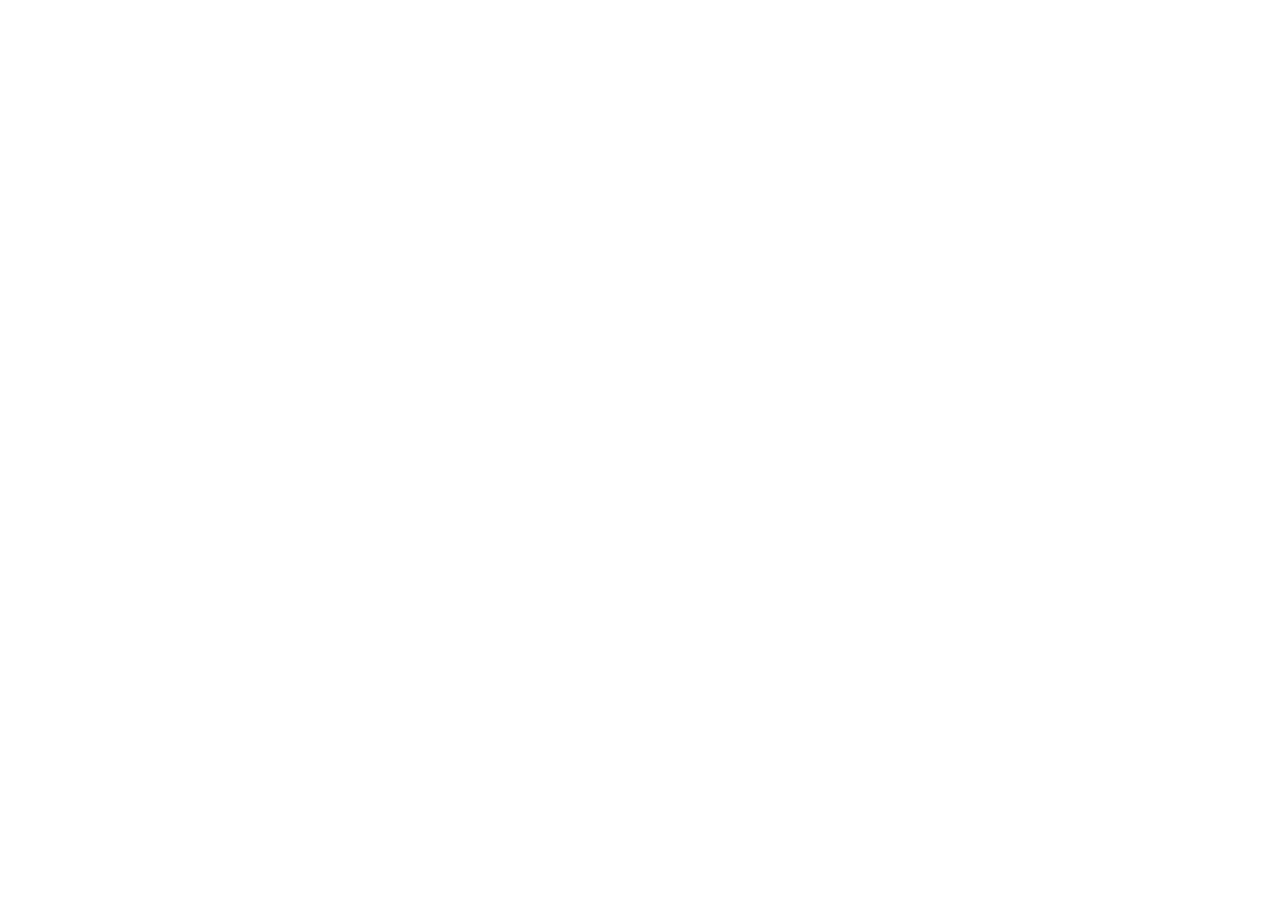
==== commit 8ed71809: "Update print statement from 'Hello' to 'Goodbye'" ====
--- a/editor.html
+++ b/editor.html
@@ -1,783 +1,13 @@
 <!DOCTYPE html>
 <html lang="en">
 <head>
-<meta charset="UTF-8">
-<meta name="viewport" content="width=device-width, initial-scale=1.0, maximum-scale=1.0">
-<title>Sure2OddToday Editor</title>
-<style>
-  :root{
-    --navy:#171f31; --green:#2ecc58; --red:#e34848;
-    --blue:#2f7bff; --bg:#f4f6f9; --card:#ffffff; --text:#182233; --muted:#6b7688;
-    --border:#e4e8ee;
-  }
-  *{box-sizing:border-box;}
-  body{margin:0;font-family:-apple-system,BlinkMacSystemFont,"Segoe UI",Roboto,Arial,sans-serif;background:var(--bg);color:var(--text);}
-  header.app-header{background:var(--navy);color:#fff;padding:16px;display:flex;align-items:center;gap:10px;position:sticky;top:0;z-index:10;}
-  header.app-header .back{background:none;border:none;color:#fff;font-size:20px;padding:0 6px 0 0;cursor:pointer;}
-  header.app-header h1{font-size:17px;margin:0;}
-  header.app-header .sub{font-size:11px;color:#9aa5bd;margin-top:2px;}
-  main{padding:14px;padding-bottom:80px;max-width:640px;margin:0 auto;}
-  .card{background:var(--card);border:1px solid var(--border);border-radius:12px;padding:14px;margin-bottom:12px;}
-  .status-pill{display:inline-flex;align-items:center;gap:6px;background:#e9fbf0;color:#1a9a45;padding:8px 12px;border-radius:8px;font-size:13px;font-weight:600;margin-bottom:14px;}
-  .status-pill.offline{background:#fdecec;color:#c0392b;}
-  .section-row{display:flex;align-items:center;justify-content:space-between;padding:14px;background:var(--card);border:1px solid var(--border);border-radius:12px;margin-bottom:10px;cursor:pointer;}
-  .section-row:active{background:#f0f2f6;}
-  .section-row .left{display:flex;align-items:center;gap:12px;}
-  .section-row .icon{width:34px;height:34px;border-radius:8px;display:flex;align-items:center;justify-content:center;font-size:16px;color:#fff;flex-shrink:0;}
-  .section-row .name{font-weight:600;font-size:14px;}
-  .section-row .count{font-size:12px;color:var(--muted);}
-  .section-row .chev{color:var(--muted);}
-  .btn{display:inline-flex;align-items:center;justify-content:center;gap:6px;border:none;border-radius:8px;padding:12px 16px;font-size:14px;font-weight:600;cursor:pointer;width:100%;}
-  .btn-green{background:var(--green);color:#04371a;}
-  .btn-blue{background:var(--blue);color:#fff;}
-  .btn-red{background:var(--red);color:#fff;}
-  .btn-outline{background:#fff;border:1px solid var(--border);color:var(--text);}
-  .btn-sm{width:auto;padding:8px 12px;font-size:13px;}
-  .row{display:flex;gap:8px;}
-  .item-card{background:var(--card);border:1px solid var(--border);border-radius:12px;padding:12px;margin-bottom:10px;}
-  .item-card .title{font-weight:600;font-size:14px;margin-bottom:4px;}
-  .item-card .meta{font-size:12px;color:var(--muted);margin-bottom:8px;}
-  .badges{display:flex;flex-wrap:wrap;gap:6px;margin-bottom:8px;}
-  .badge{font-size:11px;font-weight:600;padding:3px 8px;border-radius:6px;background:#eef1f6;color:#465066;}
-  .badge.bet9ja{background:#0a5c36;color:#fff;} .badge.sportybet{background:#e2001a;color:#fff;}
-  .badge.betpawa{background:#f5a623;color:#1a1a1a;} .badge.betway{background:#0b0b0b;color:#fff;}
-  .badge.onexbet{background:#1c1c50;color:#fff;} .badge.msport{background:#004b8d;color:#fff;}
-  .badge.\33 60bet{background:#5a2ca0;color:#fff;}
-  label{display:block;font-size:12px;font-weight:600;color:var(--muted);margin:12px 0 6px;}
-  input[type=text],input[type=number],input[type=date],input[type=time],select,textarea{
-    width:100%;padding:11px;border:1px solid var(--border);border-radius:8px;font-size:14px;background:#fff;color:var(--text);
-  }
-  textarea{min-height:80px;}
-  fieldset{border:1px solid var(--border);border-radius:10px;padding:10px 12px;margin-top:16px;}
-  legend{font-size:12px;font-weight:700;color:var(--muted);padding:0 6px;}
-  .bm-row{display:flex;gap:8px;align-items:center;margin-bottom:8px;}
-  .bm-row .bm-label{width:78px;font-size:12px;font-weight:600;flex-shrink:0;}
-  .checkbox-row{display:flex;align-items:center;gap:8px;margin-top:12px;}
-  .checkbox-row input{width:auto;}
-  .checkbox-row label{margin:0;}
-  .image-picker{display:flex;flex-direction:column;gap:8px;}
-  .image-picker__preview{width:100%;max-height:160px;object-fit:cover;border-radius:8px;border:1px solid var(--border);}
-  .bottom-nav{position:fixed;bottom:0;left:0;right:0;background:#fff;border-top:1px solid var(--border);display:flex;z-index:10;}
-  .bottom-nav button{flex:1;background:none;border:none;padding:10px 0 8px;font-size:11px;color:var(--muted);display:flex;flex-direction:column;align-items:center;gap:3px;cursor:pointer;}
-  .bottom-nav button.active{color:var(--green);}
-  .bottom-nav .ic{font-size:18px;}
-  .empty{text-align:center;color:var(--muted);padding:30px 10px;font-size:13px;}
-  .hint{font-size:12px;color:var(--muted);line-height:1.5;margin-top:8px;}
-  .code-box{font-family:monospace;background:#0f1524;color:#8ff0b0;padding:10px;border-radius:8px;font-size:12px;overflow-x:auto;white-space:pre-wrap;word-break:break-word;}
-  .toast{position:fixed;bottom:70px;left:50%;transform:translateX(-50%);background:#182233;color:#fff;padding:10px 18px;border-radius:20px;font-size:13px;z-index:50;max-width:90%;text-align:center;}
-  a.link{color:var(--blue);text-decoration:none;}
-</style>
+  <meta charset="UTF-8" />
+  <meta name="viewport" content="width=device-width, initial-scale=1.0" />
+  <title>Campus Guide Editor</title>
+  <link rel="stylesheet" href="editor.css" />
 </head>
 <body>
-<header class="app-header">
-  <button class="back" id="backBtn" style="visibility:hidden">←</button>
-  <div>
-    <h1 id="headerTitle">Sure2OddToday Editor</h1>
-    <div class="sub" id="headerSub">Manage your daily content</div>
-  </div>
-</header>
-<main id="app"></main>
-<nav class="bottom-nav">
-  <button data-tab="home" class="active"><span class="ic">🏠</span>Home</button>
-  <button data-tab="publish"><span class="ic">⬆️</span>Publish</button>
-  <button data-tab="settings"><span class="ic">⚙️</span>Settings</button>
-</nav>
-<script>
-/* ============================================================
-   Sure2OddToday — Private Editor
-   Single-file, no-backend admin tool. Reads and writes ONE file
-   — data.json — directly in your public site's repo via the
-   GitHub REST API. That file is the single source of truth the
-   public site's script.js reads from.
-
-   SECURITY
-   - Your GitHub token is entered once and remembered on this
-     device (localStorage) so you don't have to log in every
-     time you open the editor.
-   - The token is NEVER written into this file's own source —
-     unlike an earlier version of this tool, this file contains
-     no secret of any kind, so it is safe wherever it lives
-     (a public repo, a private repo, or just saved locally).
-     Only your browser's local storage on this device holds it.
-   - You can clear the saved token any time from Settings.
-   ============================================================ */
-
-const CONFIG_KEY = 's2ot_editor_config';   // non-secret: owner/repo/branch/path
-const DRAFT_KEY  = 's2ot_editor_draft';    // non-secret: local working copy of data.json
-const TOKEN_KEY  = 's2ot_editor_token';    // secret: localStorage, never in source
-
-const DEFAULT_BOOKMAKERS = [
-  {key:'bet9ja', name:'Bet9ja'},
-  {key:'sportybet', name:'SportyBet'},
-  {key:'betpawa', name:'BetPawa'},
-  {key:'betway', name:'Betway'},
-  {key:'onexbet', name:'1xBet'},
-  {key:'msport', name:'MSport'},
-  {key:'360bet', name:'360bet'},
-];
-
-const CATEGORIES = ['Over/Under','BTTS','Match Winner','Double Chance','Other'];
-
-const SECTION_DEFS = [
-  {key:'predictions', label:'Predictions', icon:'⚽', color:'#2ecc58', hasBookmakers:true,
-    fields:[
-      {key:'date', label:'Date', type:'date'},
-      {key:'kickoff', label:'Kickoff Time', type:'time'},
-      {key:'home', label:'Home Team', type:'text', required:true},
-      {key:'away', label:'Away Team', type:'text', required:true},
-      {key:'league', label:'League', type:'text'},
-      {key:'category', label:'Category (for site filters)', type:'select', options:CATEGORIES},
-      {key:'selection', label:'Selection / Pick', type:'text', required:true},
-      {key:'odds', label:'Odds', type:'number', step:'0.01', required:true},
-      {key:'rating', label:'Rating (1-10)', type:'number'},
-      {key:'status', label:'Status', type:'select', options:['draft','scheduled','published','cancelled']},
-      {key:'publishAt', label:'Publish at (Africa/Lagos)', type:'schedule'},
-    ],
-    title:i=>`${i.home||'Home'} vs ${i.away||'Away'}`,
-    subtitle:i=>`${i.selection||''}${i.odds?' | Odds '+i.odds:''}${i.league?' · '+i.league:''}`
-  },
-  {key:'accumulators', label:'Accumulators', icon:'🏆', color:'#8b5cf6', hasBookmakers:true,
-    fields:[
-      {key:'title', label:'Title', type:'text', required:true, placeholder:'e.g. 500 ODDS Slip'},
-      {key:'tier', label:'Tier Label', type:'text', placeholder:'e.g. 500 ODDS, 10000+ ODDS'},
-      {key:'date', label:'Date', type:'date'},
-      {key:'selectionsText', label:'Selections (one per line: Match | Pick | Odds)', type:'textarea',
-        placeholder:'Man City vs Arsenal | Home Win | 1.60\nPSG vs Marseille | Over 2.5 Goals | 1.55'},
-      {key:'totalOdds', label:'Total Odds', type:'number', step:'0.01'},
-      {key:'rating', label:'Rating (1-10)', type:'number'},
-      {key:'status', label:'Status', type:'select', options:['draft','scheduled','published','cancelled']},
-      {key:'publishAt', label:'Publish at (Africa/Lagos)', type:'schedule'},
-    ],
-    title:i=>i.title||'Accumulator',
-    subtitle:i=>`${(i.selections||[]).length} selections${i.totalOdds?' | Total '+i.totalOdds:''}`
-  },
-  {key:'correctScores', label:'Correct Score', icon:'🎯', color:'#e34848', hasBookmakers:true,
-    fields:[
-      {key:'match', label:'Match', type:'text', required:true, placeholder:'Man City vs Arsenal'},
-      {key:'league', label:'League', type:'text'},
-      {key:'score', label:'Score', type:'text', required:true, placeholder:'2-1'},
-      {key:'odds', label:'Odds', type:'number', step:'0.01'},
-      {key:'date', label:'Date', type:'date'},
-      {key:'rating', label:'Rating (1-10)', type:'number'},
-      {key:'status', label:'Status', type:'select', options:['draft','scheduled','published','cancelled']},
-      {key:'publishAt', label:'Publish at (Africa/Lagos)', type:'schedule'},
-    ],
-    title:i=>i.match||'Match',
-    subtitle:i=>`Score ${i.score||'?'}${i.odds?' | Odds '+i.odds:''}`
-  },
-  {key:'codesOnly', label:'Codes Only', icon:'🔑', color:'#f5a623', hasBookmakers:true,
-    fields:[
-      {key:'label', label:'Label / Title', type:'text', required:true, placeholder:'e.g. Weekend Special'},
-      {key:'description', label:'Description', type:'textarea'},
-      {key:'odds', label:'Odds', type:'number', step:'0.01'},
-      {key:'date', label:'Date', type:'date'},
-      {key:'rating', label:'Rating (1-10)', type:'number'},
-      {key:'status', label:'Status', type:'select', options:['draft','scheduled','published','cancelled']},
-      {key:'publishAt', label:'Publish at (Africa/Lagos)', type:'schedule'},
-    ],
-    title:i=>i.label||'Code',
-    subtitle:i=>`${Object.keys(i.bookmakers||{}).length} bookmaker codes${i.odds?' | Odds '+i.odds:''}`
-  },
-  {key:'livePredictions', label:'Live Predictions', icon:'📡', color:'#2f7bff', hasBookmakers:false,
-    fields:[
-      {key:'match', label:'Match', type:'text', required:true},
-      {key:'league', label:'League', type:'text'},
-      {key:'currentScore', label:'Current Score', type:'text', placeholder:'1-0'},
-      {key:'minute', label:"Minute / Status", type:'text', placeholder:"e.g. 34' or HT"},
-      {key:'pick', label:'Pick', type:'text', required:true},
-      {key:'odds', label:'Odds', type:'number', step:'0.01'},
-      {key:'date', label:'Date', type:'date'},
-      {key:'rating', label:'Rating (1-10)', type:'number'},
-      {key:'status', label:'Status', type:'select', options:['draft','published','cancelled']},
-      {key:'publishAt', label:'Publish at (Africa/Lagos)', type:'schedule'},
-    ],
-    title:i=>i.match||'Match',
-    subtitle:i=>`${i.pick||''}${i.minute?' · '+i.minute:''}`
-  },
-  {key:'betOfDay', label:'Bet of the Day', icon:'⭐', color:'#ffb100', hasBookmakers:false,
-    fields:[
-      {key:'match', label:'Match', type:'text', required:true},
-      {key:'market', label:'Market', type:'text'},
-      {key:'pick', label:'Pick', type:'text', required:true},
-      {key:'odds', label:'Odds', type:'number', step:'0.01'},
-      {key:'bookmaker', label:'Bookmaker', type:'bookmakerSelect', required:true},
-      {key:'photo', label:'Background Photo (optional)', type:'image'},
-      {key:'description', label:'Description', type:'textarea'},
-      {key:'date', label:'Date', type:'date'},
-      {key:'rating', label:'Rating (1-10)', type:'number'},
-      {key:'status', label:'Status', type:'select', options:['draft','scheduled','published','cancelled']},
-      {key:'publishAt', label:'Publish at (Africa/Lagos)', type:'schedule'},
-    ],
-    title:i=>i.match||'Match',
-    subtitle:i=>`${i.pick||''}${i.odds?' | Odds '+i.odds:''}`
-  },
-  {key:'results', label:'Results', icon:'📊', color:'#0aa2a2', hasBookmakers:false,
-    fields:[
-      {key:'match', label:'Match', type:'text', required:true},
-      {key:'market', label:'Market', type:'text'},
-      {key:'prediction', label:'Prediction', type:'text'},
-      {key:'odds', label:'Odds', type:'number', step:'0.01'},
-      {key:'actualResult', label:'Actual Result', type:'text', placeholder:'2-1'},
-      {key:'outcome', label:'Outcome', type:'select', options:['won','lost','void']},
-      {key:'date', label:'Date', type:'date'},
-      {key:'rating', label:'Rating (1-10)', type:'number'},
-    ],
-    title:i=>i.match||'Match',
-    subtitle:i=>`${i.prediction||''}${i.outcome?' · '+i.outcome.toUpperCase():''}`
-  },
-  {key:'news', label:'News', icon:'📰', color:'#465066', hasBookmakers:false,
-    fields:[
-      {key:'title', label:'Title', type:'text', required:true},
-      {key:'slug', label:'Slug (auto-filled if left blank)', type:'text'},
-      {key:'category', label:'Category', type:'text', placeholder:'Preview, Analysis, Guide, Report'},
-      {key:'excerpt', label:'Excerpt', type:'textarea'},
-      {key:'content', label:'Full Content', type:'textarea'},
-      {key:'author', label:'Author', type:'text'},
-      {key:'date', label:'Date', type:'date'},
-      {key:'featured', label:'Featured', type:'checkbox'},
-      {key:'status', label:'Status', type:'select', options:['draft','scheduled','published','archived']},
-      {key:'publishAt', label:'Publish at (Africa/Lagos)', type:'schedule'},
-    ],
-    title:i=>i.title||'News item',
-    subtitle:i=>(i.date||'')
-  },
-];
-
-function uid(){ return 'i' + Math.random().toString(36).slice(2,9); }
-function slugify(s){ return String(s||'').toLowerCase().trim().replace(/[^a-z0-9]+/g,'-').replace(/(^-|-$)/g,''); }
-
-// Africa/Lagos is fixed UTC+1 year-round (no DST), so we compute it by
-// shifting the current UTC time by 1 hour and reading the UTC fields.
-function lagosDateTimeLocal(msOffset){
-  const d = new Date(Date.now() + (msOffset||0) + 60*60*1000);
-  const pad = n=>String(n).padStart(2,'0');
-  return `${d.getUTCFullYear()}-${pad(d.getUTCMonth()+1)}-${pad(d.getUTCDate())}T${pad(d.getUTCHours())}:${pad(d.getUTCMinutes())}`;
-}
-function lagosTomorrow9am(){
-  const d = new Date(Date.now() + 60*60*1000);
-  d.setUTCDate(d.getUTCDate()+1);
-  d.setUTCHours(9,0,0,0);
-  const pad = n=>String(n).padStart(2,'0');
-  return `${d.getUTCFullYear()}-${pad(d.getUTCMonth()+1)}-${pad(d.getUTCDate())}T09:00`;
-}
-function scheduleStatusLabel(publishAt){
-  if(!publishAt) return 'Not scheduled';
-  const t = new Date(publishAt).getTime();
-  const diffMs = t - Date.now();
-  if(diffMs <= 0) return 'Already live';
-  const mins = Math.round(diffMs/60000);
-  if(mins < 60) return `Publishes in ${mins}m`;
-  const hrs = Math.round(mins/60);
-  if(hrs < 24) return `Publishes in ${hrs}h`;
-  const days = Math.round(hrs/24);
-  return days===1 ? 'Publishes tomorrow' : `Publishes in ${days}d`;
-}
-function toast(msg){
-  const t=document.createElement('div'); t.className='toast'; t.textContent=msg;
-  document.body.appendChild(t); setTimeout(()=>t.remove(), 2400);
-}
-function escapeHtml(s){ return String(s??'').replace(/[&<>"']/g, c=>({'&':'&amp;','<':'&lt;','>':'&gt;','"':'&quot;',"'":'&#39;'}[c])); }
-function bookmakerLabel(key){
-  const all = state.data?.meta?.bookmakers || DEFAULT_BOOKMAKERS;
-  const found = all.find(b=>b.key===key);
-  return found ? (found.name || found.label) : (key||'—');
-}
-
-/* ---------------- state ---------------- */
-let state = {
-  view:{tab:'home', section:null, itemId:null},
-  config: loadConfig(),
-  token: localStorage.getItem(TOKEN_KEY) || '',
-  data: null,
-  sha: null,
-  dirty:false,
-  connected:false,
-};
-
-function loadConfig(){
-  try{ return JSON.parse(localStorage.getItem(CONFIG_KEY)) || {owner:'waec2022', repo:'bettingsite', branch:'main', path:'data.json'}; }
-  catch(e){ return {owner:'waec2022', repo:'bettingsite', branch:'main', path:'data.json'}; }
-}
-function saveConfig(){ localStorage.setItem(CONFIG_KEY, JSON.stringify(state.config)); }
-function saveDraft(){ if(state.data) localStorage.setItem(DRAFT_KEY, JSON.stringify({sha:state.sha, data:state.data})); }
-function loadDraft(){ try{ return JSON.parse(localStorage.getItem(DRAFT_KEY)); }catch(e){ return null; } }
-
-function emptyData(){
-  return {
-    meta:{ bookmakers: DEFAULT_BOOKMAKERS, overview:{date:'', statTotal:0, statWinners:0, statLosers:0, statHitRate:''}, timezone:'Africa/Lagos' },
-    predictions:[], accumulators:[], correctScores:[], codesOnly:[],
-    livePredictions:[], betOfDay:[], results:[], news:[]
-  };
-}
-
-/* ---------------- GitHub API ---------------- */
-async function ghRequest(method, body){
-  const {owner, repo, path} = state.config;
-  const url = `https://api.github.com/repos/${owner}/${repo}/contents/${encodeURIComponent(path)}`;
-  const headers = {
-    'Authorization': `token ${state.token}`,
-    'Accept': 'application/vnd.github+json'
-  };
-  const opts = {method, headers};
-  if(body){ headers['Content-Type']='application/json'; opts.body = JSON.stringify(body); }
-  const res = await fetch(method==='GET' ? `${url}?ref=${encodeURIComponent(state.config.branch)}` : url, opts);
-  return res;
-}
-function b64EncodeUnicode(str){ return btoa(unescape(encodeURIComponent(str))); }
-function b64DecodeUnicode(str){ return decodeURIComponent(escape(atob(str))); }
-
-async function connectAndLoad(){
-  if(!state.token){ toast('Enter a GitHub token first'); return; }
-  saveConfig();
-  try{
-    const res = await ghRequest('GET');
-    if(res.status === 404){
-      state.data = emptyData();
-      state.sha = null;
-      state.connected = true;
-      toast('Connected. No data.json yet — it will be created on first publish.');
-    } else if(res.ok){
-      const json = await res.json();
-      state.sha = json.sha;
-      const content = b64DecodeUnicode(json.content.replace(/\n/g,''));
-      state.data = JSON.parse(content);
-      if(!state.data.meta) state.data.meta = {bookmakers: DEFAULT_BOOKMAKERS, overview:{}};
-      if(!state.data.meta.bookmakers || !state.data.meta.bookmakers.length) state.data.meta.bookmakers = DEFAULT_BOOKMAKERS;
-      state.connected = true;
-      toast('Loaded latest data.json from GitHub');
-    } else if(res.status === 401 || res.status === 403){
-      toast('GitHub rejected the token — check it\'s correct and has Contents: read/write on this repo.');
-      state.connected = false; render(); return;
-    } else {
-      const errText = await res.text();
-      console.error(errText);
-      toast(`GitHub error ${res.status}. Check repo/branch names.`);
-      state.connected = false; render(); return;
-    }
-    state.dirty = false;
-    saveDraft();
-    render();
-  } catch(e){
-    console.error(e);
-    toast('Network error reaching GitHub API');
-  }
-}
-
-async function publish(commitMessage){
-  if(!state.connected){ toast('Connect first'); return; }
-  const {branch} = state.config;
-  const content = b64EncodeUnicode(JSON.stringify(state.data, null, 2));
-  const body = { message: commitMessage || 'Update data.json via Sure2OddToday Editor', content, branch };
-  if(state.sha) body.sha = state.sha;
-  try{
-    const res = await ghRequest('PUT', body);
-    if(res.ok){
-      const json = await res.json();
-      state.sha = json.content.sha;
-      state.dirty = false;
-      saveDraft();
-      toast('Published! Your site will update within a minute or two.');
-      render();
-    } else {
-      const errText = await res.text();
-      console.error(errText);
-      if(res.status === 409){
-        toast('Someone/something changed the file since you loaded it. Tap "Reload latest" then redo your edit.');
-      } else {
-        toast(`Publish failed (${res.status}). See console for details.`);
-      }
-    }
-  } catch(e){
-    console.error(e);
-    toast('Network error publishing');
-  }
-}
-
-/* ---------------- rendering shell ---------------- */
-const app = document.getElementById('app');
-const headerTitle = document.getElementById('headerTitle');
-const headerSub = document.getElementById('headerSub');
-const backBtn = document.getElementById('backBtn');
-
-document.querySelectorAll('.bottom-nav button').forEach(btn=>{
-  btn.addEventListener('click', ()=>{
-    state.view = {tab:btn.dataset.tab, section:null, itemId:null};
-    document.querySelectorAll('.bottom-nav button').forEach(b=>b.classList.remove('active'));
-    btn.classList.add('active');
-    render();
-  });
-});
-backBtn.addEventListener('click', ()=>{
-  if(state.view.itemId !== null){ state.view.itemId = null; }
-  else if(state.view.section){ state.view.section = null; }
-  else { state.view.tab = 'home'; }
-  render();
-});
-
-function render(){
-  const v = state.view;
-  backBtn.style.visibility = (v.section || v.itemId!==null) ? 'visible' : 'hidden';
-
-  if(v.tab === 'settings'){ headerTitle.textContent='Settings'; headerSub.textContent='GitHub connection'; return renderSettings(); }
-  if(v.tab === 'publish'){ headerTitle.textContent='Publish'; headerSub.textContent='Push changes to the public site'; return renderPublish(); }
-
-  if(!state.data){
-    headerTitle.textContent = 'Sure2OddToday Editor';
-    headerSub.textContent = 'Not connected';
-    return renderConnectPrompt();
-  }
-  if(v.itemId !== null){
-    const def = SECTION_DEFS.find(s=>s.key===v.section);
-    headerTitle.textContent = v.itemId==='new' ? `Add ${def.label}` : `Edit ${def.label}`;
-    headerSub.textContent = '';
-    return renderForm(def, v.itemId);
-  }
-  if(v.section){
-    const def = SECTION_DEFS.find(s=>s.key===v.section);
-    headerTitle.textContent = def.label;
-    headerSub.textContent = `${(state.data[def.key]||[]).length} items`;
-    return renderSectionList(def);
-  }
-  headerTitle.textContent = 'Sure2OddToday Editor';
-  headerSub.textContent = 'Manage your daily content';
-  renderHome();
-}
-
-function renderConnectPrompt(){
-  app.innerHTML = `
-    <div class="card">
-      <p style="margin-top:0">Not connected yet. Go to <b>Settings</b>, paste your GitHub token, then tap <b>Connect &amp; Load</b>.</p>
-      <button class="btn btn-green" id="goSettings">Go to Settings</button>
-    </div>`;
-  document.getElementById('goSettings').onclick = ()=>{ state.view.tab='settings'; render(); };
-}
-
-function renderHome(){
-  const pill = state.connected
-    ? `<div class="status-pill">✓ Connected to GitHub${state.dirty ? ' · unsaved changes' : ''}</div>`
-    : `<div class="status-pill offline">Not connected — go to Settings</div>`;
-  const rows = SECTION_DEFS.map(def=>{
-    const items = state.data[def.key]||[];
-    const count = items.length;
-    const scheduled = items.filter(i=> i.publishAt && new Date(i.publishAt).getTime() > Date.now()).length;
-    const live = count - scheduled;
-    const breakdown = scheduled>0 ? `${live} live · ${scheduled} scheduled` : `${count} item${count===1?'':'s'}`;
-    return `<div class="section-row" data-section="${def.key}">
-      <div class="left">
-        <div class="icon" style="background:${def.color}">${def.icon}</div>
-        <div><div class="name">${def.label}</div><div class="count">${breakdown}</div></div>
-      </div>
-      <div class="chev">›</div>
-    </div>`;
-  }).join('');
-  app.innerHTML = pill + rows;
-  app.querySelectorAll('.section-row').forEach(row=>{
-    row.onclick = ()=>{ state.view.section = row.dataset.section; render(); };
-  });
-}
-
-function renderSectionList(def){
-  const items = state.data[def.key] || [];
-  const addBtn = `<button class="btn btn-green" id="addItemBtn" style="margin-bottom:14px">+ Add ${def.label.replace(/s$/,'')}</button>`;
-  const bmOrder = (state.data.meta.bookmakers||[]).map(b=>b.key);
-  if(items.length===0){
-    app.innerHTML = addBtn + `<div class="empty">No ${def.label.toLowerCase()} yet.</div>`;
-  } else {
-    const cards = items.map((item, idx)=>{
-      const badges = def.hasBookmakers && item.bookmakers
-        ? Object.entries(item.bookmakers).filter(([k,v])=>v && (v.odds||v.code))
-            .sort((a,b)=> bmOrder.indexOf(a[0]) - bmOrder.indexOf(b[0]))
-            .map(([k,v])=>`<span class="badge ${k}">${bookmakerLabel(k)}${v.odds?' '+v.odds:''}</span>`).join('')
-        : (item.bookmaker ? `<span class="badge ${item.bookmaker}">${bookmakerLabel(item.bookmaker)}</span>` : '');
-      return `<div class="item-card">
-        <div class="title">${idx+1}. ${escapeHtml(def.title(item))}</div>
-        <div class="meta">${escapeHtml(def.subtitle(item))}</div>
-        ${item.publishAt ? `<div class="meta">🕒 ${escapeHtml(scheduleStatusLabel(item.publishAt))}</div>` : ''}
-        ${badges?`<div class="badges">${badges}</div>`:''}
-        <div class="row">
-          <button class="btn btn-blue btn-sm" data-edit="${item.id}">Edit</button>
-          <button class="btn btn-red btn-sm" data-del="${item.id}">Delete</button>
-        </div>
-      </div>`;
-    }).join('');
-    app.innerHTML = addBtn + cards;
-  }
-  document.getElementById('addItemBtn').onclick = ()=>{ state.view.itemId='new'; render(); };
-  app.querySelectorAll('[data-edit]').forEach(b=>b.onclick=()=>{ state.view.itemId=b.dataset.edit; render(); });
-  app.querySelectorAll('[data-del]').forEach(b=>b.onclick=()=>{
-    if(confirm('Delete this item? It will be removed from the site next time you Publish.')){
-      state.data[def.key] = state.data[def.key].filter(i=>i.id!==b.dataset.del);
-      state.dirty = true; saveDraft(); render();
-    }
-  });
-}
-
-function renderForm(def, itemId){
-  const isNew = itemId === 'new';
-  const existing = isNew ? {} : (state.data[def.key]||[]).find(i=>i.id===itemId) || {};
-  const bookmakers = state.data.meta.bookmakers || DEFAULT_BOOKMAKERS;
-
-  const fieldsHtml = def.fields.map(f=>{
-    const val = f.key==='selectionsText'
-      ? (existing.selections||[]).map(s=>`${s.match} | ${s.pick} | ${s.odds}`).join('\n')
-      : (existing[f.key] ?? '');
-    if(f.type==='select'){
-      return `<label>${f.label}</label><select name="${f.key}">${f.options.map(o=>`<option value="${o}" ${val===o?'selected':''}>${o}</option>`).join('')}</select>`;
-    }
-    if(f.type==='textarea'){
-      return `<label>${f.label}</label><textarea name="${f.key}" placeholder="${f.placeholder||''}">${escapeHtml(val)}</textarea>`;
-    }
-    if(f.type==='checkbox'){
-      return `<div class="checkbox-row"><input type="checkbox" name="${f.key}" id="f_${f.key}" ${val?'checked':''}><label for="f_${f.key}" style="margin:0">${f.label}</label></div>`;
-    }
-    if(f.type==='bookmakerSelect'){
-      return `<label>${f.label}</label><select name="${f.key}">${bookmakers.map(b=>`<option value="${b.key}" ${val===b.key?'selected':''}>${b.name||b.label}</option>`).join('')}</select>`;
-    }
-    if(f.type==='image'){
-      return `<label>${f.label}</label>
-        <input type="hidden" name="${f.key}" value="${escapeHtml(val)}" data-image-hidden="${f.key}">
-        <div class="image-picker" data-image-picker="${f.key}">
-          <img class="image-picker__preview" data-image-preview="${f.key}" style="${val?'':'display:none'}" src="${escapeHtml(val)}">
-          <input type="file" accept="image/*" data-image-input="${f.key}">
-          <button type="button" class="btn btn-outline btn-sm" data-image-remove="${f.key}" style="${val?'':'display:none'}">Remove photo</button>
-        </div>
-        <p class="hint">Choose a photo from your phone. Stored directly with this item — keep photos small (under ~500KB) so publishing stays fast.</p>`;
-    }
-    if(f.type==='schedule'){
-      const localVal = val ? String(val).slice(0,16) : '';
-      return `<label>${f.label}</label>
-        <input type="datetime-local" name="${f.key}" value="${escapeHtml(localVal)}">
-        <div class="row" style="gap:6px;margin-top:8px;flex-wrap:wrap">
-          <button type="button" class="btn btn-outline btn-sm" data-sched="0">Now</button>
-          <button type="button" class="btn btn-outline btn-sm" data-sched="15">+15m</button>
-          <button type="button" class="btn btn-outline btn-sm" data-sched="30">+30m</button>
-          <button type="button" class="btn btn-outline btn-sm" data-sched="60">+1h</button>
-          <button type="button" class="btn btn-outline btn-sm" data-sched="120">+2h</button>
-          <button type="button" class="btn btn-outline btn-sm" data-sched="tomorrow9">Tomorrow 9am</button>
-        </div>
-        <p class="hint">Times are Africa/Lagos. Leave blank to publish immediately.</p>`;
-    }
-    return `<label>${f.label}${f.required?' *':''}</label><input type="${f.type}" name="${f.key}" step="${f.step||''}" placeholder="${f.placeholder||''}" value="${escapeHtml(val)}">`;
-  }).join('');
-
-  let bookmakersHtml = '';
-  if(def.hasBookmakers){
-    const existingBm = existing.bookmakers || {};
-    bookmakersHtml = `<fieldset><legend>Bookmaker odds &amp; codes (fill in whichever apply)</legend>` +
-      bookmakers.map(b=>{
-        const bv = existingBm[b.key] || {};
-        return `<div class="bm-row">
-          <div class="bm-label">${b.name||b.label}</div>
-          <input type="text" placeholder="Odds" name="bm_${b.key}_odds" value="${escapeHtml(bv.odds||'')}" style="width:35%">
-          <input type="text" placeholder="Code" name="bm_${b.key}_code" value="${escapeHtml(bv.code||'')}" style="width:65%">
-        </div>`;
-      }).join('') + `</fieldset>`;
-  }
-
-  app.innerHTML = `<form id="itemForm">${fieldsHtml}${bookmakersHtml}
-    <div class="row" style="margin-top:20px">
-      <button type="submit" class="btn btn-green">💾 Save ${def.label.replace(/s$/,'')}</button>
-    </div>
-  </form>`;
-
-  app.querySelectorAll('[data-sched]').forEach(btn=>{
-    btn.addEventListener('click', ()=>{
-      const input = btn.closest('form').querySelector('input[type=datetime-local]');
-      input.value = btn.dataset.sched === 'tomorrow9' ? lagosTomorrow9am() : lagosDateTimeLocal(Number(btn.dataset.sched)*60000);
-    });
-  });
-
-  app.querySelectorAll('[data-image-input]').forEach(fileInput=>{
-    const key = fileInput.dataset.imageInput;
-    const hidden = app.querySelector(`[data-image-hidden="${key}"]`);
-    const preview = app.querySelector(`[data-image-preview="${key}"]`);
-    const removeBtn = app.querySelector(`[data-image-remove="${key}"]`);
-    fileInput.addEventListener('change', ()=>{
-      const file = fileInput.files[0];
-      if(!file) return;
-      const reader = new FileReader();
-      reader.onload = ()=>{
-        hidden.value = reader.result;
-        preview.src = reader.result;
-        preview.style.display = 'block';
-        removeBtn.style.display = 'inline-flex';
-      };
-      reader.readAsDataURL(file);
-    });
-    if(removeBtn){
-      removeBtn.addEventListener('click', ()=>{
-        hidden.value = ''; preview.src = ''; preview.style.display = 'none';
-        removeBtn.style.display = 'none'; fileInput.value = '';
-      });
-    }
-  });
-
-  document.getElementById('itemForm').onsubmit = (e)=>{
-    e.preventDefault();
-    const fd = new FormData(e.target);
-    const item = isNew ? {id: uid()} : {...existing};
-    def.fields.forEach(f=>{
-      if(f.key==='selectionsText'){
-        const lines = (fd.get('selectionsText')||'').split('\n').map(l=>l.trim()).filter(Boolean);
-        item.selections = lines.map(l=>{
-          const [match,pick,odds] = l.split('|').map(s=>s && s.trim());
-          return {match:match||'', pick:pick||'', odds:odds||''};
-        });
-      } else if(f.type==='schedule'){
-        const raw = fd.get(f.key);
-        item[f.key] = raw ? `${raw}:00+01:00` : '';
-      } else if(f.type==='checkbox'){
-        item[f.key] = fd.get(f.key) === 'on';
-      } else {
-        item[f.key] = fd.get(f.key) || '';
-      }
-    });
-    // Keep the site's category filter and the display "market" field in sync.
-    if(def.key==='predictions' && item.category) item.market = item.category;
-    // Auto-fill a slug for news if left blank.
-    if(def.key==='news' && !item.slug) item.slug = slugify(item.title);
-    if(def.hasBookmakers){
-      item.bookmakers = {};
-      bookmakers.forEach(b=>{
-        const odds = fd.get(`bm_${b.key}_odds`) || '';
-        const code = fd.get(`bm_${b.key}_code`) || '';
-        if(odds || code) item.bookmakers[b.key] = {odds, code};
-      });
-    }
-    if(!state.data[def.key]) state.data[def.key] = [];
-    if(isNew){ state.data[def.key].push(item); }
-    else { const idx = state.data[def.key].findIndex(i=>i.id===itemId); state.data[def.key][idx] = item; }
-    state.dirty = true;
-    saveDraft();
-    state.view.itemId = null;
-    render();
-    toast('Saved locally — tap Publish to push it live');
-  };
-}
-
-function renderSettings(){
-  const c = state.config;
-  app.innerHTML = `
-    <div class="card">
-      <label>GitHub Token</label>
-      <input type="text" id="fToken" placeholder="github_pat_..." value="${state.token}">
-      <label>Repository owner</label>
-      <input type="text" id="fOwner" value="${c.owner}">
-      <label>Repository name</label>
-      <input type="text" id="fRepo" value="${c.repo}">
-      <label>Branch</label>
-      <input type="text" id="fBranch" value="${c.branch}">
-      <label>Data file path</label>
-      <input type="text" id="fPath" value="${c.path}">
-      <button class="btn btn-green" id="connectBtn" style="margin-top:16px">🔗 Connect &amp; Load</button>
-      <button class="btn btn-outline btn-sm" id="clearTokenBtn" style="margin-top:10px">Clear saved token from this device</button>
-      <p class="hint">Your token is saved only on this device (browser local storage), never written into this file. Only use this device if it's yours, and clear it if you ever hand the device to someone else.</p>
-    </div>
-    <div class="card">
-      <label style="margin-top:0">Bookmakers</label>
-      <div id="bmList">${(state.data?.meta?.bookmakers||DEFAULT_BOOKMAKERS).map((b,i)=>`
-        <div class="bm-row"><input type="text" data-bm-key="${i}" value="${b.key}" placeholder="key" style="width:35%">
-        <input type="text" data-bm-name="${i}" value="${b.name||b.label||''}" placeholder="Name" style="width:50%">
-        <button type="button" data-bm-del="${i}" class="btn btn-red btn-sm">✕</button></div>`).join('')}
-      </div>
-      <button class="btn btn-outline btn-sm" id="addBmBtn" style="margin-top:6px">+ Add bookmaker</button>
-    </div>
-    <div class="card">
-      <label style="margin-top:0">Today's Overview (shown on homepage)</label>
-      <label>Winners (yesterday)</label><input type="text" id="ovWinners" value="${state.data?.meta?.overview?.statWinners||''}">
-      <label>Losers (yesterday)</label><input type="text" id="ovLosers" value="${state.data?.meta?.overview?.statLosers||''}">
-      <label>Hit Rate</label><input type="text" id="ovHitRate" value="${state.data?.meta?.overview?.statHitRate||''}" placeholder="e.g. 48%">
-      <button class="btn btn-blue btn-sm" id="saveOverview" style="margin-top:10px">Save overview</button>
-      <p class="hint">Total Selections is calculated automatically from your live Predictions — no need to set it here.</p>
-    </div>`;
-
-  document.getElementById('connectBtn').onclick = ()=>{
-    state.token = document.getElementById('fToken').value.trim();
-    localStorage.setItem(TOKEN_KEY, state.token);
-    state.config = {
-      owner: document.getElementById('fOwner').value.trim(),
-      repo: document.getElementById('fRepo').value.trim(),
-      branch: document.getElementById('fBranch').value.trim() || 'main',
-      path: document.getElementById('fPath').value.trim() || 'data.json',
-    };
-    connectAndLoad();
-  };
-  document.getElementById('clearTokenBtn').onclick = ()=>{
-    localStorage.removeItem(TOKEN_KEY);
-    state.token = ''; state.connected = false;
-    toast('Token cleared from this device');
-    render();
-  };
-
-  if(state.data){
-    document.getElementById('addBmBtn').onclick = ()=>{
-      state.data.meta.bookmakers.push({key:'newbook', name:'New Bookmaker'});
-      state.dirty = true; saveDraft(); render();
-    };
-    app.querySelectorAll('[data-bm-key]').forEach(inp=>inp.onchange = e=>{
-      state.data.meta.bookmakers[+inp.dataset.bmKey].key = e.target.value.trim();
-      state.dirty = true; saveDraft();
-    });
-    app.querySelectorAll('[data-bm-name]').forEach(inp=>inp.onchange = e=>{
-      state.data.meta.bookmakers[+inp.dataset.bmName].name = e.target.value.trim();
-      state.dirty = true; saveDraft();
-    });
-    app.querySelectorAll('[data-bm-del]').forEach(btn=>btn.onclick = ()=>{
-      state.data.meta.bookmakers.splice(+btn.dataset.bmDel,1);
-      state.dirty = true; saveDraft(); render();
-    });
-    document.getElementById('saveOverview').onclick = ()=>{
-      state.data.meta.overview = {
-        ...(state.data.meta.overview||{}),
-        statWinners: document.getElementById('ovWinners').value,
-        statLosers: document.getElementById('ovLosers').value,
-        statHitRate: document.getElementById('ovHitRate').value,
-        date: new Date().toISOString().slice(0,10),
-      };
-      state.dirty = true; saveDraft();
-      toast('Overview saved locally — tap Publish to push it live');
-    };
-  }
-}
-
-function renderPublish(){
-  if(!state.data){ return renderConnectPrompt(); }
-  const summary = SECTION_DEFS.map(d=>`${d.label}: ${(state.data[d.key]||[]).length}`).join(' · ');
-  app.innerHTML = `
-    <div class="card">
-      <p style="margin-top:0"><b>${state.dirty ? 'You have unsaved changes.' : 'Nothing pending — everything is published.'}</b></p>
-      <p class="hint">${summary}</p>
-      <label>Commit message</label>
-      <input type="text" id="commitMsg" value="Update daily predictions">
-      <button class="btn btn-green" id="publishBtn" style="margin-top:14px">⬆️ Publish to ${state.config.repo}</button>
-      <button class="btn btn-outline" id="reloadBtn" style="margin-top:10px">↻ Reload latest from GitHub</button>
-    </div>
-    <div class="card">
-      <label style="margin-top:0">Preview (data.json)</label>
-      <div class="code-box">${escapeHtml(JSON.stringify(state.data,null,2)).slice(0,4000)}</div>
-    </div>`;
-  document.getElementById('publishBtn').onclick = ()=> publish(document.getElementById('commitMsg').value);
-  document.getElementById('reloadBtn').onclick = ()=>{
-    if(state.dirty && !confirm('Discard local unsaved changes and reload from GitHub?')) return;
-    connectAndLoad();
-  };
-}
-
-/* ---------------- Boot ---------------- */
-(function boot(){
-  const draft = loadDraft();
-  if(draft && draft.data){
-    state.data = draft.data;
-    state.sha = draft.sha;
-    state.dirty = true;
-    state.connected = !!state.token;
-  }
-  render();
-  if(state.token && state.config.owner && state.config.repo){
-    if(!draft){ connectAndLoad(); }
-    else { state.connected = true; }
-  }
-})();
-</script>
+  <div id="editor-app"></div>
+  <script src="editor.js" defer></script>
 </body>
 </html>
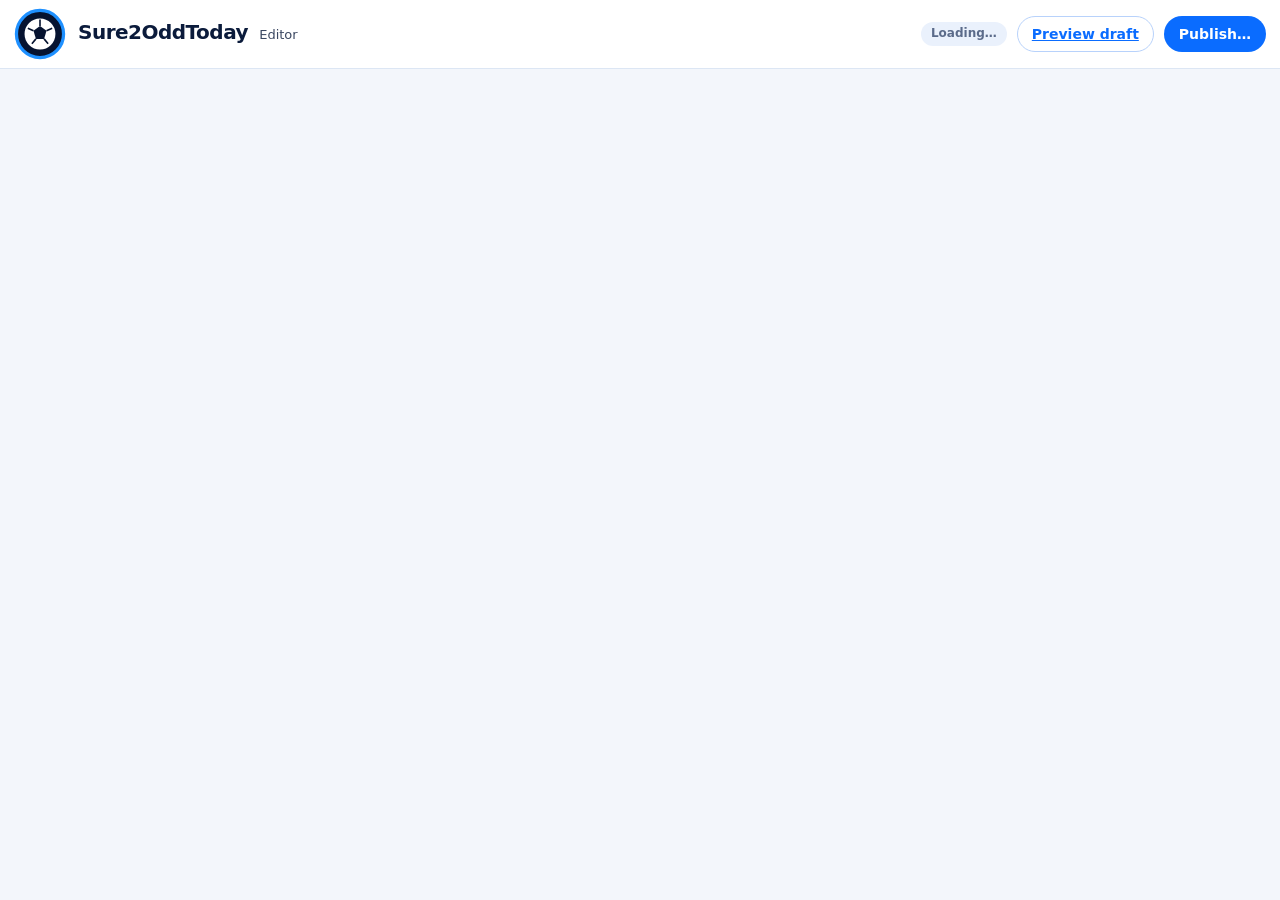
==== commit 80358dd3: "Update editor.html" ====
--- a/editor.html
+++ b/editor.html
@@ -1,13 +1,285 @@
-<!DOCTYPE html>
+<!doctype html>
 <html lang="en">
 <head>
-  <meta charset="UTF-8" />
-  <meta name="viewport" content="width=device-width, initial-scale=1.0" />
-  <title>Campus Guide Editor</title>
-  <link rel="stylesheet" href="editor.css" />
+<meta charset="utf-8">
+<meta name="viewport" content="width=device-width,initial-scale=1">
+<meta name="robots" content="noindex,nofollow">
+<title>Sure2OddToday Editor</title>
+<style>
+:root{--navy:#061330;--navy2:#0b2250;--blue:#0a6cff;--sky:#1e90ff;--bg:#f1f5fb;--card:#fff;--line:#dce6f4;--ink:#0b1b3b;--mut:#5b6b8a;--green:#12a150;--gbg:#e3f6ea;--yel:#b87500;--ybg:#fff1cc;--red:#e5484d;--rbg:#fde7e8;--r:14px}
+*{box-sizing:border-box}
+
+body{margin:0;font:16px/1.45 system-ui,-apple-system,"Segoe UI",Roboto,Arial,sans-serif;color:var(--ink);background:var(--bg);overflow-x:hidden}
+body.noscroll{overflow:hidden}
+img,svg{max-width:100%}
+button,input,select,textarea{font:inherit;color:inherit}
+button{cursor:pointer}
+a{color:var(--blue)}
+:focus-visible{outline:3px solid #7fb4ff;outline-offset:2px}
+[hidden]{display:none!important}
+.sr{position:absolute;width:1px;height:1px;overflow:hidden;clip:rect(0 0 0 0)}
+.wrap{max-width:1180px;margin:0 auto;padding:0 16px}
+#banner{background:#ffe9a8;color:#5c4300;text-align:center;font-size:13px;padding:6px 12px}
+/* hero */
+.hero{position:relative;color:#fff;background:#061330 var(--heroimg,url([data-uri])) center/cover;border-radius:0 0 50% 50%/0 0 44px 44px;overflow:hidden;contain:paint;padding-bottom:26px}
+.hero::before{content:"";position:absolute;inset:0;background:linear-gradient(90deg,rgba(6,19,48,.95) 0,rgba(6,19,48,.72) 48%,rgba(6,19,48,.15) 100%)}
+.hero .wrap{position:relative;z-index:2}
+.brand{display:inline-flex;align-items:center;gap:12px;color:#fff;text-decoration:none;padding-top:18px}
+.brand img{width:52px;height:52px}
+.brand b{font-size:30px;letter-spacing:-.5px;display:block;line-height:1}
+.brand small{font-size:12px;opacity:.8;display:block;margin-top:4px}
+.hero-copy{max-width:560px;padding:22px 0 10px}
+.hero h1{font-size:clamp(34px,6vw,56px);line-height:1.02;margin:0 0 14px;letter-spacing:-1px}
+.hero h1 span{color:var(--sky)}
+.hero p.lead{margin:0 0 20px;font-size:16px;color:#dbe7ff;max-width:480px}
+.hero-ball{position:absolute;right:-3%;top:40px;width:min(34vw,380px);z-index:1;pointer-events:none}
+.hero-note{position:absolute;right:26%;top:70px;z-index:1;font-style:italic;font-size:20px;line-height:1.2;transform:rotate(-8deg);color:#e6f0ff;margin:0;white-space:pre-line}
+#searchForm{position:relative;display:flex;background:#fff;border-radius:999px;padding:6px 6px 6px 18px;align-items:center;max-width:520px;box-shadow:0 6px 24px rgba(0,0,0,.25)}
+#searchForm input{flex:1;min-width:0;border:0;outline:0;background:none;color:var(--ink);padding:10px 8px;font-size:16px}
+#searchForm button{border:0;background:var(--blue);color:#fff;width:46px;height:46px;border-radius:50%;display:grid;place-items:center}
+#results{position:absolute;left:0;right:0;top:calc(100% + 8px);background:#fff;color:var(--ink);border-radius:14px;box-shadow:0 12px 32px rgba(0,0,0,.3);list-style:none;margin:0;padding:6px;max-height:min(60vh,360px);overflow:auto;z-index:20}
+#results li button{width:100%;text-align:left;border:0;background:none;padding:10px 12px;border-radius:10px;display:flex;flex-direction:column}
+#results li button:hover,#results li button:focus-visible{background:#eef4ff}
+#results small{color:var(--mut)}
+#results .none{padding:12px;color:var(--mut)}
+.strip{display:flex;align-items:center;gap:14px;margin-top:22px;padding:12px 16px;border:1px solid rgba(60,140,255,.6);border-radius:16px;background:rgba(6,19,48,.78)}
+.strip .pl{width:54px;flex:none}
+.strip .tx{flex:1;min-width:0}
+.strip b{display:block;font-size:18px}
+.strip small{color:#b9cdf5;font-size:13px}
+.strip .mx{font-size:30px;font-weight:700;color:#7cc0ff;font-variant-numeric:tabular-nums}
+.btn{display:inline-flex;align-items:center;justify-content:center;gap:8px;border:1px solid transparent;border-radius:999px;padding:11px 20px;font-weight:600;background:var(--blue);color:#fff;min-height:44px}
+.btn:hover{filter:brightness(1.08)}
+.btn:disabled{opacity:.6;cursor:default}
+.btn.line{background:#fff;color:var(--blue);border-color:#b8d2fb}
+.btn.red{background:#fff;color:var(--red);border-color:#f3b8ba}
+.btn.sm{min-height:36px;padding:6px 14px;font-size:14px}
+/* sections */
+main{padding-top:22px}
+.duo{display:grid;grid-template-columns:1fr 1fr;gap:16px;margin-bottom:26px}
+.cd{border-radius:var(--r);padding:20px;text-decoration:none;display:block;position:relative;overflow:hidden;min-height:150px}
+.cd h3{margin:0 0 6px;font-size:22px}
+.cd p{margin:0 0 12px;max-width:340px}
+.cd.dark{background:linear-gradient(135deg,#061330,#0e2a63);color:#fff}
+.cd.dark p{color:#c3d4f6}
+.cd.light{background:linear-gradient(135deg,#eaf3ff,#cfe3ff);color:var(--ink);border:1px solid #bcd6fb}
+.chips{display:flex;gap:8px;flex-wrap:wrap}
+.chip{padding:6px 14px;border-radius:999px;font-weight:700;font-size:13px}
+.sec{margin:0 0 28px}
+.sec-h{display:flex;align-items:flex-end;justify-content:space-between;gap:12px;flex-wrap:wrap;margin-bottom:12px}
+.sec-h h2{margin:0;font-size:24px}
+.sec-h p{margin:2px 0 0;color:var(--mut);font-size:14px}
+.pill{display:inline-flex;align-items:center;gap:6px;border-radius:999px;padding:3px 10px;font-size:12px;font-weight:600;background:#eaf1fc;color:var(--mut);white-space:nowrap}
+.pill.demo{background:#fff1cc;color:#7a5200}.pill.live{background:var(--gbg);color:var(--green)}.pill.ed{background:#e6eeff;color:var(--blue)}
+.st{display:inline-flex;align-items:center;gap:6px;border-radius:999px;padding:3px 10px;font-size:13px;font-weight:600}
+.st::before{content:"";width:8px;height:8px;border-radius:50%;background:currentColor}
+.st.won,.st.completed{background:var(--gbg);color:var(--green)}
+.st.pending,.st.active{background:var(--ybg);color:var(--yel)}
+.st.lost,.st.failed{background:var(--rbg);color:var(--red)}
+.st.void,.st.future{background:#eef1f6;color:var(--mut)}
+.toolbar{display:flex;gap:10px;flex-wrap:wrap;align-items:center;margin-bottom:10px}
+.toolbar select,.toolbar input[type=text],.toolbar input[type=number],.toolbar input:not([type]){border:1px solid var(--line);border-radius:10px;padding:8px 10px;background:#fff;min-height:40px}
+.toolbar label{display:flex;gap:6px;align-items:center;font-size:14px;color:var(--mut)}
+.feed{font-size:13px;color:var(--mut);margin:0 0 10px}
+.feed.err{color:var(--red)}
+.empty{background:#fff;border:1px dashed #b9c9e4;border-radius:var(--r);padding:22px;color:var(--mut);text-align:center}
+.arb-list{display:grid;gap:8px}
+.arb-row{display:grid;grid-template-columns:1fr auto auto auto 18px;gap:12px;align-items:center;width:100%;text-align:left;background:#fff;border:1px solid var(--line);border-radius:12px;padding:12px 14px}
+.arb-row:hover{border-color:#9cc2fa}
+.arb-row .am b{display:block}
+.arb-row .am small{color:var(--mut)}
+.ab{font-size:13px;font-weight:600;padding:3px 10px;border-radius:999px}
+.ab.ok{background:var(--gbg);color:var(--green)}.ab.no{background:#eef1f6;color:var(--mut)}
+.ap{font-weight:700;min-width:64px;text-align:right}
+.more-btn{margin-top:10px}
+/* packages */
+.pkgs{display:grid;grid-template-columns:repeat(auto-fill,minmax(128px,1fr));gap:10px}
+.pkg{position:relative;text-align:left;background:#fff;border:1px solid var(--line);border-radius:12px;padding:12px 14px;display:grid;grid-template-columns:1fr auto;grid-template-areas:"o d" "r a";gap:2px 6px;align-items:center;min-height:84px}
+.pkg:hover{border-color:#8dbaf8}
+.pkg b{grid-area:o;font-size:24px;letter-spacing:-.5px}
+.pkg span.rl{grid-area:r;color:var(--mut);font-size:14px}
+.pkg .dy{grid-area:d;justify-self:end;font-size:12px;background:#e7efff;color:#3b5db8;border-radius:8px;padding:2px 8px}
+.pkg .dy.two{background:#efe6ff;color:#6b3fc4}
+.pkg i{grid-area:a;justify-self:end;font-style:normal;color:var(--mut);font-size:20px}
+.pkg.off{opacity:.55}
+.pkg .seg{grid-column:1/-1;display:flex;gap:2px;margin-top:6px}
+.pkg .seg u{flex:1;height:4px;border-radius:2px;background:#dfe6f2}
+.pkg .seg u.won{background:var(--green)}.pkg .seg u.lost{background:var(--red)}.pkg .seg u.pending{background:#f5a30a}.pkg .seg u.void{background:#8aa0c5}
+.note{grid-column:span 2;background:#e5f0ff;border:1px solid #c5dcfb;border-radius:12px;padding:14px;display:flex;gap:12px;align-items:center;color:#123a80}
+.note b{display:block}
+.note small{color:var(--mut)}
+.bolt{width:40px;height:40px;border-radius:50%;background:var(--blue);display:grid;place-items:center;flex:none}
+.duo2{display:grid;grid-template-columns:1.2fr 1fr;gap:16px;margin-bottom:26px}
+.ticker{background:linear-gradient(135deg,#061330,#10306e);color:#fff;border-radius:var(--r);padding:20px;display:grid;grid-template-columns:150px 1fr;gap:18px;align-items:center}
+.phone{width:140px;height:200px;border:6px solid #1c3f86;border-radius:22px;background:#e8f0ff;color:var(--ink);padding:12px 8px;position:relative;transform:rotate(-6deg)}
+.phone small{display:block;font-weight:700;font-size:11px}
+.phone .tk{margin-top:12px;background:linear-gradient(135deg,#0a6cff,#0b4fc0);color:#fff;border-radius:10px;padding:10px;text-align:center}
+.phone .tk b{font-size:24px;display:block}
+.ticker h3{margin:0 0 4px;font-size:22px}
+.ticker dl{display:grid;grid-template-columns:auto 1fr;gap:2px 12px;margin:10px 0 14px;font-size:14px;color:#cfe0ff}
+.ticker dd{margin:0;color:#fff;font-weight:600}
+.how{background:#fff;border:1px solid var(--line);border-radius:var(--r);padding:20px}
+.how h3{margin:0 0 10px}
+.how ol{margin:0;padding:0;list-style:none;display:grid;gap:8px;counter-reset:s}
+.how li{counter-increment:s;display:flex;gap:10px;align-items:flex-start;color:var(--mut);font-size:15px}
+.how li::before{content:counter(s);flex:none;width:24px;height:24px;border-radius:50%;background:var(--blue);color:#fff;font-size:13px;display:grid;place-items:center;font-weight:700}
+.how .safe{margin-top:14px;background:#eef6ff;border-radius:10px;padding:10px 12px;font-size:13px;color:#33507f}
+footer{text-align:center;color:var(--mut);font-size:14px;padding:12px 16px 40px}
+/* dialogs */
+dialog{border:0;padding:0;background:transparent;max-width:none;max-height:none;width:100%;height:100%;overflow:hidden;color:var(--ink)}
+dialog[open]{display:flex;align-items:center;justify-content:center}
+dialog::backdrop{background:rgba(5,14,36,.68)}
+.sheet{background:#fff;border-radius:18px;width:min(880px,calc(100% - 20px));max-height:calc(100dvh - 20px);display:flex;flex-direction:column;overflow:hidden;box-shadow:0 20px 60px rgba(0,0,0,.4)}
+.sheet-h{display:flex;gap:14px;align-items:center;padding:16px 18px;border-bottom:1px solid var(--line)}
+.sheet-h .ic{width:52px;height:52px;border-radius:50%;background:var(--blue);display:grid;place-items:center;flex:none}
+.sheet-h h2{margin:0;font-size:22px}
+.sheet-h p{margin:2px 0 0;color:var(--mut);font-size:14px}
+.sheet-h .x{margin-left:auto;border:0;background:#eef3fb;border-radius:50%;width:44px;height:44px;font-size:22px;flex:none;line-height:1}
+.sheet-b{overflow:auto;overscroll-behavior:contain;padding:14px 18px 18px;-webkit-overflow-scrolling:touch}
+.stakebar{display:flex;gap:10px;align-items:center;padding:10px 18px;border-bottom:1px solid var(--line);background:#f6f9ff;flex-wrap:wrap}
+.stakebar input{border:1px solid var(--line);border-radius:10px;padding:8px 10px;width:140px;min-height:40px;background:#fff}
+.teams{display:grid;grid-template-columns:1fr auto 1fr;gap:10px;align-items:center;border:1px solid var(--line);border-radius:12px;padding:12px;margin-bottom:12px}
+.tm{display:flex;gap:10px;align-items:center}
+.tm.r{flex-direction:row-reverse;text-align:right}
+.crest{width:44px;height:44px;border-radius:50%;background:#e6eeff;color:var(--blue);display:grid;place-items:center;font-weight:700;flex:none;overflow:hidden}
+.crest img{width:100%;height:100%;object-fit:contain}
+.vs{text-align:center;font-size:13px;color:var(--mut)}
+.vs b{background:#e6eeff;color:var(--blue);border-radius:8px;padding:2px 10px;display:inline-block;margin-bottom:4px}
+.mk{border:1px solid var(--line);border-radius:12px;padding:12px;margin-bottom:12px}
+.mk-h{display:flex;justify-content:space-between;gap:8px;flex-wrap:wrap;margin-bottom:8px}
+.mk-h b{font-size:16px}
+.oc{display:grid;grid-template-columns:repeat(auto-fit,minmax(150px,1fr));gap:8px}
+.o{border:1px solid var(--line);border-radius:10px;padding:10px;background:#fafcff}
+.bk{display:inline-block;border-radius:6px;padding:2px 9px;font-weight:800;font-size:13px;margin-bottom:6px}
+.o .nm{color:var(--mut);font-size:14px}
+.o .od{font-size:22px;font-weight:700}
+.o .sk{font-size:13px;color:var(--green);margin-top:4px}
+.verdict{margin-top:8px;font-size:14px;font-weight:600}
+.verdict.ok{color:var(--green)}.verdict.no{color:var(--mut)}
+.sum3{display:grid;grid-template-columns:repeat(3,1fr);gap:10px;border:1px solid var(--line);border-radius:12px;padding:12px;background:#f6f9ff}
+.sum3 small{color:var(--mut);display:block}
+.sum3 b{font-size:20px}
+.disc{margin-top:12px;background:#eef6ff;border-radius:10px;padding:10px 12px;font-size:13px;color:#33507f}
+/* rollover dialog */
+.steps{display:flex;gap:0;margin:2px 0 12px;overflow-x:auto}
+.steps button{flex:1;min-width:54px;border:0;background:none;display:flex;flex-direction:column;align-items:center;gap:4px;font-size:12px;color:var(--mut);position:relative;padding:4px 0}
+.steps button::before{content:"";position:absolute;top:15px;left:-50%;width:100%;height:3px;background:#dfe6f2;z-index:0}
+.steps button:first-child::before{display:none}
+.steps button.won::before,.steps button.void::before{background:var(--green)}
+.steps .dot{width:26px;height:26px;border-radius:50%;background:#fff;border:3px solid #cfd8e8;z-index:1;display:grid;place-items:center;font-size:12px;font-weight:700}
+.steps .won .dot{background:var(--green);border-color:var(--green);color:#fff}
+.steps .lost .dot{background:var(--red);border-color:var(--red);color:#fff}
+.steps .pending .dot{background:#f5a30a;border-color:#f5a30a;color:#fff}
+.steps .void .dot{background:#8aa0c5;border-color:#8aa0c5;color:#fff}
+.steps .sel{color:var(--ink);font-weight:700}
+.tabs{display:flex;gap:8px;overflow-x:auto;padding-bottom:4px;margin-bottom:10px}
+.tabs button{flex:none;border:1px solid var(--line);background:#fff;border-radius:999px;padding:8px 14px;min-height:40px;font-weight:600}
+.tabs button.on{background:var(--blue);color:#fff;border-color:var(--blue)}
+.dsum{display:flex;gap:10px;flex-wrap:wrap;align-items:center;justify-content:space-between;margin-bottom:8px}
+.dsum h3{margin:0;font-size:17px}
+.sel-t{border:1px solid var(--line);border-radius:12px;overflow:hidden}
+.sr1{display:grid;grid-template-columns:34px 1fr 90px 60px 96px;gap:8px;align-items:center;padding:9px 12px;border-top:1px solid var(--line);font-size:14px}
+.sr1:first-child{border-top:0}
+.sr1.hd{background:#f4f8ff;color:var(--mut);font-weight:700;font-size:13px}
+.sr1 .mt b{display:block;font-weight:600}
+.sr1 .mt small{color:var(--mut)}
+.sr1 .od{font-weight:700}
+.legend{margin-top:12px;font-size:13px;color:var(--mut);background:#f4f8ff;border-radius:10px;padding:10px 12px}
+.tgt{font-size:13px;margin:8px 0 0;padding:8px 10px;border-radius:10px}
+.tgt.ok{background:var(--gbg);color:#0b6a35}.tgt.no{background:var(--ybg);color:#6d4800}
+/* aviator dialog */
+.sheet.av{width:min(520px,calc(100% - 20px))}
+.sky{position:relative;height:200px;border-radius:14px;background:linear-gradient(#0b2b66,#123d85);overflow:hidden;container-type:size}
+.sky #avMult{position:absolute;inset:0;display:grid;place-items:center;font-size:56px;font-weight:800;color:#fff;font-variant-numeric:tabular-nums}
+.crashed .sky #avMult{color:#ff8b8f}
+#avPlane{position:absolute;left:8px;bottom:8px;width:44px}
+.demo-tag{display:inline-block;background:#ffe9a8;color:#6d4800;border-radius:8px;padding:3px 10px;font-weight:700;font-size:13px}
+.av-actions{display:flex;gap:10px;margin-top:12px;flex-wrap:wrap}
+.toast{position:fixed;left:50%;bottom:18px;transform:translateX(-50%);background:#0b1b3b;color:#fff;border-radius:10px;padding:10px 16px;z-index:50;font-size:14px;max-width:90vw}
+@media (max-width:900px){.duo2{grid-template-columns:1fr}.note{grid-column:1/-1}}
+@media (min-width:1024px){.pkgs{grid-template-columns:repeat(4,1fr)}}
+@media (max-width:700px){
+  .hero{border-radius:0 0 50% 50%/0 0 30px 30px}
+  .hero-ball{width:46vw;right:-14%;top:90px;opacity:.5}
+  .hero-note{display:none}
+  .duo{grid-template-columns:1fr}
+  .strip{flex-wrap:wrap}.strip .mx{font-size:24px}
+  .strip .btn{flex:1 1 100%}
+  .arb-row{display:flex;flex-wrap:wrap;gap:6px 8px;align-items:center;position:relative;padding-right:30px}
+  .arb-row .am{flex:1 1 100%}
+  .arb-row .ap{min-width:0;margin-left:auto}
+  .arb-row i{position:absolute;right:12px;top:14px}
+  .ticker{grid-template-columns:1fr}.phone{margin:0 auto}
+  .teams{grid-template-columns:1fr;text-align:center}.tm,.tm.r{flex-direction:row;justify-content:center;text-align:left}
+  .sum3{grid-template-columns:1fr}
+  .sr1{grid-template-columns:28px 1fr 56px;grid-template-areas:"n m o" "n b s";row-gap:4px}
+  .sr1>:nth-child(1){grid-area:n}.sr1>:nth-child(2){grid-area:m}.sr1>:nth-child(3){grid-area:b;color:var(--mut);font-size:13px}.sr1>:nth-child(4){grid-area:o;text-align:right}.sr1>:nth-child(5){grid-area:s}
+  .sr1.hd{display:none}
+  .sheet{width:calc(100% - 12px);max-height:calc(100dvh - 12px)}
+  .sheet-h h2{font-size:18px}.sheet-h .ic{width:40px;height:40px}
+}
+
+.pkg{min-width:0}
+@media (max-width:360px){.pkg{padding:10px 9px}.pkg b{font-size:20px}.pkg .dy{font-size:11px;padding:2px 6px}}
+
+body.ed{background:#f3f6fb}
+.ed-top{position:sticky;top:0;z-index:10;background:#fff;border-bottom:1px solid var(--line);display:flex;gap:10px;align-items:center;padding:8px 14px}
+.ed-top .brand{color:var(--ink);padding:0;margin-right:auto}.ed-top .brand b{font-size:20px;display:inline}.ed-top .brand small{display:inline;font-size:13px;margin:0 0 0 6px}
+.ed-shell{display:grid;grid-template-columns:200px 1fr;gap:0;max-width:1400px;margin:0 auto}
+.ed-nav{padding:14px 10px;display:flex;flex-direction:column;gap:4px;position:sticky;top:53px;align-self:start}
+.ed-nav button{text-align:left;border:0;background:none;border-radius:10px;padding:10px 12px;font-weight:600;color:var(--mut)}
+.ed-nav button.on{background:#dfeaff;color:var(--blue)}
+.ed-main{padding:16px;min-width:0}
+.ed-main h1{margin:0 0 4px;font-size:24px}.ed-main .sub{margin:0 0 14px;color:var(--mut)}
+.panel{background:#fff;border:1px solid var(--line);border-radius:14px;padding:16px;margin-bottom:14px}
+.panel h2{margin:0 0 10px;font-size:17px}
+.grid2{display:grid;grid-template-columns:1fr 340px;gap:14px;align-items:start}
+.fg{display:grid;grid-template-columns:repeat(auto-fit,minmax(150px,1fr));gap:10px}
+.f{display:flex;flex-direction:column;gap:4px;font-size:13px;color:var(--mut);min-width:0}
+.f input,.f select,.f textarea,.erow input,.erow select{border:1px solid var(--line);border-radius:10px;padding:9px 10px;background:#fff;min-height:42px;width:100%;color:var(--ink);min-width:0}
+.f textarea{min-height:80px}
+.f.full{grid-column:1/-1}
+.chk{flex-direction:row;align-items:center;gap:8px;color:var(--ink)}.chk input{width:auto;min-height:0}
+.list{display:flex;flex-wrap:wrap;gap:6px;margin-bottom:10px}
+.list button{border:1px solid var(--line);background:#fff;border-radius:999px;padding:6px 12px;font-weight:600;min-height:36px}
+.list button.on{background:var(--blue);color:#fff;border-color:var(--blue)}
+.list button.off{opacity:.55}
+.erow{display:grid;grid-template-columns:28px 1.6fr 1fr 1fr 1fr 1fr 80px 100px auto;gap:6px;align-items:center;padding:6px 0;border-top:1px solid var(--line)}
+.erow.hd{font-size:12px;color:var(--mut);font-weight:700;border-top:0}
+.erow .acts{display:flex;gap:4px}
+.erow .acts button{border:1px solid var(--line);background:#fff;border-radius:8px;min-width:34px;min-height:38px}
+.orow{display:grid;grid-template-columns:1.2fr 1.2fr 100px auto;gap:6px;align-items:center;margin:4px 0}
+.row-actions{display:flex;gap:8px;flex-wrap:wrap;margin-top:10px}
+.msg{padding:10px 12px;border-radius:10px;margin:8px 0;font-size:14px}
+.msg.ok{background:var(--gbg);color:#0b6a35}.msg.err{background:var(--rbg);color:#9b1c20}.msg.info{background:#eaf1ff;color:#1a3f86}
+.kv{display:flex;justify-content:space-between;padding:6px 0;border-top:1px solid var(--line)}.kv:first-of-type{border-top:0}
+.cand{display:flex;gap:8px;align-items:center;justify-content:space-between;border-top:1px solid var(--line);padding:6px 0;font-size:14px}
+.calc{font-size:14px}
+.errlog{max-height:200px;overflow:auto;font-size:13px;color:#9b1c20}
+@media (max-width:900px){
+  .ed-shell{grid-template-columns:1fr}
+  .ed-nav{flex-direction:row;overflow-x:auto;position:static;padding:8px;background:#fff;border-bottom:1px solid var(--line)}
+  .ed-nav button{white-space:nowrap}
+  .grid2{grid-template-columns:1fr}
+  .erow{grid-template-columns:1fr 1fr;border:1px solid var(--line);border-radius:12px;padding:8px;margin-bottom:8px}
+  .erow.hd{display:none}
+  .erow .n{grid-column:1/-1;font-weight:700}
+  .erow input:first-of-type{grid-column:1/-1}
+  .orow{grid-template-columns:1fr 1fr}
+  .ed-top .btn.line{display:none}
+}
+
+</style>
 </head>
-<body>
-  <div id="editor-app"></div>
-  <script src="editor.js" defer></script>
-</body>
-</html>
+<body class="ed">
+<header class="ed-top">
+  <a class="brand" href="index.html"><img src="[data-uri]" alt="" width="36" height="36"><span><b>Sure2OddToday</b> <small>Editor</small></span></a>
+  <span id="dirty" class="pill">Loading…</span>
+  <a class="btn line sm" href="index.html?preview=draft" target="_blank" rel="noopener">Preview draft</a>
+  <button class="btn sm" id="goPublish" type="button">Publish…</button>
+</header>
+<div class="ed-shell">
+  <nav class="ed-nav" id="nav" aria-label="Editor sections"></nav>
+  <main id="view" class="ed-main" aria-live="polite"></main>
+</div>
+<script>window.SA=window.SA||{};SA.embedded={"site-config":{"brand":{"name":"Sure2OddToday","tagline":"Football Predictions • Booking Codes • Bigger Wins","logo":""},"theme":{"primary":"#0a6cff","navy":"#061330"},"hero":{"headline1":"Find Smart Bets.","headline2":"Make More.","text":"Daily football predictions and high-value accumulators from top bookmaker odds. Pick your odds, follow every ticket, and bet responsibly.","image":"","note":"More Markets\nMore Opportunities"},"aviator":{"label":"Demo Aviator","description":"Simulated game. Watch the plane rise and test your strategy!"},"sections":{"aviator":true,"cards":true,"arbitrage":true,"rollovers":true,"ticker":true,"howItWorks":true},"headings":{"arbitrage":{"title":"Today's Accumulator","sub":"Today's picks with odds compared across bookmakers."},"rollovers":{"title":"Available Predictions","sub":"Choose your preferred odds. Each day is one combined ticket."},"ticker":{"title":"Prediction Ticker","sub":""},"how":{"title":"How It Works"}},"rolloverNote":"100.00 odds is only for 2 days.","rolloverNoteSub":"All other predictions run for 7 days.","ticker":{"packageId":"r10_0"},"howItWorks":["Choose your preferred odds.","Check today's tip and its selections.","Place your bet with the bookmaker you use.","Follow results day by day."],"notice":"Bet responsibly. 18+ only. No selection, arbitrage or rollover is guaranteed to win: odds change, bets can be limited or voided, and results can differ from expectations.","footer":"Better Odds • Smarter Bets • Bigger Wins","currency":{"code":"NGN","symbol":"₦"},"timezone":"Africa/Lagos","defaultStake":10000,"display":{"backdropClose":true,"initialSelections":10},"integrations":{"fixtures":{"enabled":false,"provider":"football-data","path":"/v4/matches","params":{},"refreshSeconds":300},"odds":{"enabled":false,"provider":"odds-api","path":"/v4/sports/soccer_epl/odds","params":{"regions":"eu","markets":"h2h,totals","oddsFormat":"decimal"},"refreshSeconds":600},"results":{"enabled":false,"provider":"football-data","path":"/v4/matches","params":{"status":"FINISHED"},"refreshSeconds":900}},"github":{"owner":"","repo":"","branch":"main"}},"rollover-packages":{"demo":true,"packages":[{"id":"r1_3","name":"1.30 Odds Prediction","target":1.3,"active":true,"description":"Demo package: one 2-selection ticket per day, aiming for 1.30 combined odds.","days":[{"selections":[{"match":"Juventus vs AC Milan","home":"Juventus","away":"AC Milan","league":"Serie A","market":"Total Goals","pick":"Over 1.5","bookmaker":"1xBet","odds":1.14,"status":"won"},{"match":"Arsenal vs Chelsea","home":"Arsenal","away":"Chelsea","league":"Premier League","market":"Total Goals","pick":"Under 3.5","bookmaker":"Melbet","odds":1.14,"status":"won"}]},{"selections":[{"match":"PSG vs Lyon","home":"PSG","away":"Lyon","league":"Ligue 1","market":"Total Goals","pick":"Under 3.5","bookmaker":"1xBet","odds":1.19,"status":"won"},{"match":"Inter vs Roma","home":"Inter","away":"Roma","league":"Serie A","market":"Both Teams to Score","pick":"BTTS - Yes","bookmaker":"Melbet","odds":1.09,"status":"won"}]},{"selections":[{"match":"Liverpool vs Newcastle","home":"Liverpool","away":"Newcastle","league":"Premier League","market":"Both Teams to Score","pick":"BTTS - Yes","bookmaker":"1xBet","odds":1.19,"status":"won"},{"match":"Real Madrid vs Valencia","home":"Real Madrid","away":"Valencia","league":"La Liga","market":"Match Result","pick":"Real Madrid Win","bookmaker":"Melbet","odds":1.09,"status":"pending"}]},{"selections":[{"match":"Tottenham vs Aston Villa","home":"Tottenham","away":"Aston Villa","league":"Premier League","market":"Match Result","pick":"Tottenham Win","bookmaker":"1xBet","odds":1.15,"status":"pending"},{"match":"Napoli vs Lazio","home":"Napoli","away":"Lazio","league":"Serie A","market":"Double Chance","pick":"1X (Home or Draw)","bookmaker":"Melbet","odds":1.13,"status":"pending"}]},{"selections":[{"match":"Leverkusen vs Leipzig","home":"Leverkusen","away":"Leipzig","league":"Bundesliga","market":"Double Chance","pick":"1X (Home or Draw)","bookmaker":"1xBet","odds":1.1,"status":"pending"},{"match":"Marseille vs Monaco","home":"Marseille","away":"Monaco","league":"Ligue 1","market":"Total Goals","pick":"Over 2.5","bookmaker":"Melbet","odds":1.18,"status":"pending"}]},{"selections":[{"match":"Ajax vs PSV","home":"Ajax","away":"PSV","league":"Eredivisie","market":"Total Goals","pick":"Over 2.5","bookmaker":"1xBet","odds":1.09,"status":"pending"},{"match":"Atalanta vs Fiorentina","home":"Atalanta","away":"Fiorentina","league":"Serie A","market":"Total Goals","pick":"Over 1.5","bookmaker":"Melbet","odds":1.19,"status":"pending"}]},{"selections":[{"match":"Villarreal vs Girona","home":"Villarreal","away":"Girona","league":"La Liga","market":"Total Goals","pick":"Over 1.5","bookmaker":"1xBet","odds":1.12,"status":"pending"},{"match":"Lille vs Nice","home":"Lille","away":"Nice","league":"Ligue 1","market":"Total Goals","pick":"Under 3.5","bookmaker":"Melbet","odds":1.16,"status":"pending"}]}]},{"id":"r1_5","name":"1.50 Odds Prediction","target":1.5,"active":true,"description":"Demo package: one 2-selection ticket per day, aiming for 1.50 combined odds.","days":[{"selections":[{"match":"Juventus vs AC Milan","home":"Juventus","away":"AC Milan","league":"Serie A","market":"Total Goals","pick":"Over 1.5","bookmaker":"Melbet","odds":1.22,"status":"pending"},{"match":"Arsenal vs Chelsea","home":"Arsenal","away":"Chelsea","league":"Premier League","market":"Total Goals","pick":"Under 3.5","bookmaker":"22Bet","odds":1.23,"status":"pending"}]},{"selections":[{"match":"PSG vs Lyon","home":"PSG","away":"Lyon","league":"Ligue 1","market":"Total Goals","pick":"Under 3.5","bookmaker":"Melbet","odds":1.28,"status":"pending"},{"match":"Inter vs Roma","home":"Inter","away":"Roma","league":"Serie A","market":"Both Teams to Score","pick":"BTTS - Yes","bookmaker":"22Bet","odds":1.17,"status":"pending"}]},{"selections":[{"match":"Liverpool vs Newcastle","home":"Liverpool","away":"Newcastle","league":"Premier League","market":"Both Teams to Score","pick":"BTTS - Yes","bookmaker":"Melbet","odds":1.28,"status":"pending"},{"match":"Real Madrid vs Valencia","home":"Real Madrid","away":"Valencia","league":"La Liga","market":"Match Result","pick":"Real Madrid Win","bookmaker":"22Bet","odds":1.17,"status":"pending"}]},{"selections":[{"match":"Tottenham vs Aston Villa","home":"Tottenham","away":"Aston Villa","league":"Premier League","market":"Match Result","pick":"Tottenham Win","bookmaker":"Melbet","odds":1.23,"status":"pending"},{"match":"Napoli vs Lazio","home":"Napoli","away":"Lazio","league":"Serie A","market":"Double Chance","pick":"1X (Home or Draw)","bookmaker":"22Bet","odds":1.22,"status":"pending"}]},{"selections":[{"match":"Leverkusen vs Leipzig","home":"Leverkusen","away":"Leipzig","league":"Bundesliga","market":"Double Chance","pick":"1X (Home or Draw)","bookmaker":"Melbet","odds":1.18,"status":"pending"},{"match":"Marseille vs Monaco","home":"Marseille","away":"Monaco","league":"Ligue 1","market":"Total Goals","pick":"Over 2.5","bookmaker":"22Bet","odds":1.27,"status":"pending"}]},{"selections":[{"match":"Ajax vs PSV","home":"Ajax","away":"PSV","league":"Eredivisie","market":"Total Goals","pick":"Over 2.5","bookmaker":"Melbet","odds":1.17,"status":"pending"},{"match":"Atalanta vs Fiorentina","home":"Atalanta","away":"Fiorentina","league":"Serie A","market":"Total Goals","pick":"Over 1.5","bookmaker":"22Bet","odds":1.28,"status":"pending"}]},{"selections":[{"match":"Villarreal vs Girona","home":"Villarreal","away":"Girona","league":"La Liga","market":"Total Goals","pick":"Over 1.5","bookmaker":"Melbet","odds":1.21,"status":"pending"},{"match":"Lille vs Nice","home":"Lille","away":"Nice","league":"Ligue 1","market":"Total Goals","pick":"Under 3.5","bookmaker":"22Bet","odds":1.24,"status":"pending"}]}]},{"id":"r2_0","name":"2.00 Odds Prediction","target":2.0,"active":true,"description":"Demo package: one 3-selection ticket per day, aiming for 2.00 combined odds.","days":[{"selections":[{"match":"Juventus vs AC Milan","home":"Juventus","away":"AC Milan","league":"Serie A","market":"Total Goals","pick":"Over 1.5","bookmaker":"22Bet","odds":1.26,"status":"won"},{"match":"Arsenal vs Chelsea","home":"Arsenal","away":"Chelsea","league":"Premier League","market":"Total Goals","pick":"Under 3.5","bookmaker":"SportyBet","odds":1.31,"status":"won"},{"match":"Barcelona vs Sevilla","home":"Barcelona","away":"Sevilla","league":"La Liga","market":"Both Teams to Score","pick":"BTTS - Yes","bookmaker":"bet365","odds":1.21,"status":"won"}]},{"selections":[{"match":"PSG vs Lyon","home":"PSG","away":"Lyon","league":"Ligue 1","market":"Total Goals","pick":"Under 3.5","bookmaker":"22Bet","odds":1.31,"status":"pending"},{"match":"Inter vs Roma","home":"Inter","away":"Roma","league":"Serie A","market":"Both Teams to Score","pick":"BTTS - Yes","bookmaker":"SportyBet","odds":1.26,"status":"pending"},{"match":"Man City vs Everton","home":"Man City","away":"Everton","league":"Premier League","market":"Match Result","pick":"Man City Win","bookmaker":"bet365","odds":1.21,"status":"pending"}]},{"selections":[{"match":"Liverpool vs Newcastle","home":"Liverpool","away":"Newcastle","league":"Premier League","market":"Both Teams to Score","pick":"BTTS - Yes","bookmaker":"22Bet","odds":1.32,"status":"pending"},{"match":"Real Madrid vs Valencia","home":"Real Madrid","away":"Valencia","league":"La Liga","market":"Match Result","pick":"Real Madrid Win","bookmaker":"SportyBet","odds":1.21,"status":"pending"},{"match":"Bayern Munich vs Dortmund","home":"Bayern Munich","away":"Dortmund","league":"Bundesliga","market":"Double Chance","pick":"1X (Home or Draw)","bookmaker":"bet365","odds":1.25,"status":"pending"}]},{"selections":[{"match":"Tottenham vs Aston Villa","home":"Tottenham","away":"Aston Villa","league":"Premier League","market":"Match Result","pick":"Tottenham Win","bookmaker":"22Bet","odds":1.27,"status":"pending"},{"match":"Napoli vs Lazio","home":"Napoli","away":"Lazio","league":"Serie A","market":"Double Chance","pick":"1X (Home or Draw)","bookmaker":"SportyBet","odds":1.2,"status":"pending"},{"match":"Atletico Madrid vs Betis","home":"Atletico Madrid","away":"Betis","league":"La Liga","market":"Total Goals","pick":"Over 2.5","bookmaker":"bet365","odds":1.31,"status":"pending"}]},{"selections":[{"match":"Leverkusen vs Leipzig","home":"Leverkusen","away":"Leipzig","league":"Bundesliga","market":"Double Chance","pick":"1X (Home or Draw)","bookmaker":"22Bet","odds":1.21,"status":"pending"},{"match":"Marseille vs Monaco","home":"Marseille","away":"Monaco","league":"Ligue 1","market":"Total Goals","pick":"Over 2.5","bookmaker":"SportyBet","odds":1.25,"status":"pending"},{"match":"Benfica vs Porto","home":"Benfica","away":"Porto","league":"Primeira Liga","market":"Total Goals","pick":"Over 1.5","bookmaker":"bet365","odds":1.32,"status":"pending"}]},{"selections":[{"match":"Ajax vs PSV","home":"Ajax","away":"PSV","league":"Eredivisie","market":"Total Goals","pick":"Over 2.5","bookmaker":"22Bet","odds":1.2,"status":"pending"},{"match":"Atalanta vs Fiorentina","home":"Atalanta","away":"Fiorentina","league":"Serie A","market":"Total Goals","pick":"Over 1.5","bookmaker":"SportyBet","odds":1.31,"status":"pending"},{"match":"Brighton vs West Ham","home":"Brighton","away":"West Ham","league":"Premier League","market":"Total Goals","pick":"Under 3.5","bookmaker":"bet365","odds":1.27,"status":"pending"}]},{"selections":[{"match":"Villarreal vs Girona","home":"Villarreal","away":"Girona","league":"La Liga","market":"Total Goals","pick":"Over 1.5","bookmaker":"22Bet","odds":1.24,"status":"pending"},{"match":"Lille vs Nice","home":"Lille","away":"Nice","league":"Ligue 1","market":"Total Goals","pick":"Under 3.5","bookmaker":"SportyBet","odds":1.32,"status":"pending"},{"match":"Frankfurt vs Stuttgart","home":"Frankfurt","away":"Stuttgart","league":"Bundesliga","market":"Both Teams to Score","pick":"BTTS - Yes","bookmaker":"bet365","odds":1.22,"status":"pending"}]}]},{"id":"r3_0","name":"3.00 Odds Prediction","target":3.0,"active":true,"description":"Demo package: one 3-selection ticket per day, aiming for 3.00 combined odds.","days":[{"selections":[{"match":"Juventus vs AC Milan","home":"Juventus","away":"AC Milan","league":"Serie A","market":"Total Goals","pick":"Over 1.5","bookmaker":"SportyBet","odds":1.44,"status":"won"},{"match":"Arsenal vs Chelsea","home":"Arsenal","away":"Chelsea","league":"Premier League","market":"Total Goals","pick":"Under 3.5","bookmaker":"bet365","odds":1.5,"status":"won"},{"match":"Barcelona vs Sevilla","home":"Barcelona","away":"Sevilla","league":"La Liga","market":"Both Teams to Score","pick":"BTTS - Yes","bookmaker":"1xBet","odds":1.39,"status":"won"}]},{"selections":[{"match":"PSG vs Lyon","home":"PSG","away":"Lyon","league":"Ligue 1","market":"Total Goals","pick":"Under 3.5","bookmaker":"SportyBet","odds":1.5,"status":"won"},{"match":"Inter vs Roma","home":"Inter","away":"Roma","league":"Serie A","market":"Both Teams to Score","pick":"BTTS - Yes","bookmaker":"bet365","odds":1.45,"status":"lost"},{"match":"Man City vs Everton","home":"Man City","away":"Everton","league":"Premier League","market":"Match Result","pick":"Man City Win","bookmaker":"1xBet","odds":1.38,"status":"pending"}]},{"selections":[{"match":"Liverpool vs Newcastle","home":"Liverpool","away":"Newcastle","league":"Premier League","market":"Both Teams to Score","pick":"BTTS - Yes","bookmaker":"SportyBet","odds":1.51,"status":"pending"},{"match":"Real Madrid vs Valencia","home":"Real Madrid","away":"Valencia","league":"La Liga","market":"Match Result","pick":"Real Madrid Win","bookmaker":"bet365","odds":1.38,"status":"pending"},{"match":"Bayern Munich vs Dortmund","home":"Bayern Munich","away":"Dortmund","league":"Bundesliga","market":"Double Chance","pick":"1X (Home or Draw)","bookmaker":"1xBet","odds":1.44,"status":"pending"}]},{"selections":[{"match":"Tottenham vs Aston Villa","home":"Tottenham","away":"Aston Villa","league":"Premier League","market":"Match Result","pick":"Tottenham Win","bookmaker":"SportyBet","odds":1.45,"status":"pending"},{"match":"Napoli vs Lazio","home":"Napoli","away":"Lazio","league":"Serie A","market":"Double Chance","pick":"1X (Home or Draw)","bookmaker":"bet365","odds":1.38,"status":"pending"},{"match":"Atletico Madrid vs Betis","home":"Atletico Madrid","away":"Betis","league":"La Liga","market":"Total Goals","pick":"Over 2.5","bookmaker":"1xBet","odds":1.5,"status":"pending"}]},{"selections":[{"match":"Leverkusen vs Leipzig","home":"Leverkusen","away":"Leipzig","league":"Bundesliga","market":"Double Chance","pick":"1X (Home or Draw)","bookmaker":"SportyBet","odds":1.39,"status":"pending"},{"match":"Marseille vs Monaco","home":"Marseille","away":"Monaco","league":"Ligue 1","market":"Total Goals","pick":"Over 2.5","bookmaker":"bet365","odds":1.43,"status":"pending"},{"match":"Benfica vs Porto","home":"Benfica","away":"Porto","league":"Primeira Liga","market":"Total Goals","pick":"Over 1.5","bookmaker":"1xBet","odds":1.51,"status":"pending"}]},{"selections":[{"match":"Ajax vs PSV","home":"Ajax","away":"PSV","league":"Eredivisie","market":"Total Goals","pick":"Over 2.5","bookmaker":"SportyBet","odds":1.37,"status":"pending"},{"match":"Atalanta vs Fiorentina","home":"Atalanta","away":"Fiorentina","league":"Serie A","market":"Total Goals","pick":"Over 1.5","bookmaker":"bet365","odds":1.49,"status":"pending"},{"match":"Brighton vs West Ham","home":"Brighton","away":"West Ham","league":"Premier League","market":"Total Goals","pick":"Under 3.5","bookmaker":"1xBet","odds":1.47,"status":"pending"}]},{"selections":[{"match":"Villarreal vs Girona","home":"Villarreal","away":"Girona","league":"La Liga","market":"Total Goals","pick":"Over 1.5","bookmaker":"SportyBet","odds":1.42,"status":"pending"},{"match":"Lille vs Nice","home":"Lille","away":"Nice","league":"Ligue 1","market":"Total Goals","pick":"Under 3.5","bookmaker":"bet365","odds":1.51,"status":"pending"},{"match":"Frankfurt vs Stuttgart","home":"Frankfurt","away":"Stuttgart","league":"Bundesliga","market":"Both Teams to Score","pick":"BTTS - Yes","bookmaker":"1xBet","odds":1.4,"status":"pending"}]}]},{"id":"r4_0","name":"4.00 Odds Prediction","target":4.0,"active":true,"description":"Demo package: one 4-selection ticket per day, aiming for 4.00 combined odds.","days":[{"selections":[{"match":"Juventus vs AC Milan","home":"Juventus","away":"AC Milan","league":"Serie A","market":"Total Goals","pick":"Over 1.5","bookmaker":"bet365","odds":1.41,"status":"pending"},{"match":"Arsenal vs Chelsea","home":"Arsenal","away":"Chelsea","league":"Premier League","market":"Total Goals","pick":"Under 3.5","bookmaker":"1xBet","odds":1.48,"status":"pending"},{"match":"Barcelona vs Sevilla","home":"Barcelona","away":"Sevilla","league":"La Liga","market":"Both Teams to Score","pick":"BTTS - Yes","bookmaker":"Melbet","odds":1.35,"status":"pending"},{"match":"PSG vs Lyon","home":"PSG","away":"Lyon","league":"Ligue 1","market":"Match Result","pick":"PSG Win","bookmaker":"22Bet","odds":1.42,"status":"pending"}]},{"selections":[{"match":"PSG vs Lyon","home":"PSG","away":"Lyon","league":"Ligue 1","market":"Total Goals","pick":"Under 3.5","bookmaker":"bet365","odds":1.47,"status":"pending"},{"match":"Inter vs Roma","home":"Inter","away":"Roma","league":"Serie A","market":"Both Teams to Score","pick":"BTTS - Yes","bookmaker":"1xBet","odds":1.42,"status":"pending"},{"match":"Man City vs Everton","home":"Man City","away":"Everton","league":"Premier League","market":"Match Result","pick":"Man City Win","bookmaker":"Melbet","odds":1.35,"status":"pending"},{"match":"Liverpool vs Newcastle","home":"Liverpool","away":"Newcastle","league":"Premier League","market":"Double Chance","pick":"1X (Home or Draw)","bookmaker":"22Bet","odds":1.42,"status":"pending"}]},{"selections":[{"match":"Liverpool vs Newcastle","home":"Liverpool","away":"Newcastle","league":"Premier League","market":"Both Teams to Score","pick":"BTTS - Yes","bookmaker":"bet365","odds":1.48,"status":"pending"},{"match":"Real Madrid vs Valencia","home":"Real Madrid","away":"Valencia","league":"La Liga","market":"Match Result","pick":"Real Madrid Win","bookmaker":"1xBet","odds":1.36,"status":"pending"},{"match":"Bayern Munich vs Dortmund","home":"Bayern Munich","away":"Dortmund","league":"Bundesliga","market":"Double Chance","pick":"1X (Home or Draw)","bookmaker":"Melbet","odds":1.41,"status":"pending"},{"match":"Tottenham vs Aston Villa","home":"Tottenham","away":"Aston Villa","league":"Premier League","market":"Total Goals","pick":"Over 2.5","bookmaker":"22Bet","odds":1.41,"status":"pending"}]},{"selections":[{"match":"Tottenham vs Aston Villa","home":"Tottenham","away":"Aston Villa","league":"Premier League","market":"Match Result","pick":"Tottenham Win","bookmaker":"bet365","odds":1.42,"status":"pending"},{"match":"Napoli vs Lazio","home":"Napoli","away":"Lazio","league":"Serie A","market":"Double Chance","pick":"1X (Home or Draw)","bookmaker":"1xBet","odds":1.35,"status":"pending"},{"match":"Atletico Madrid vs Betis","home":"Atletico Madrid","away":"Betis","league":"La Liga","market":"Total Goals","pick":"Over 2.5","bookmaker":"Melbet","odds":1.47,"status":"pending"},{"match":"Leverkusen vs Leipzig","home":"Leverkusen","away":"Leipzig","league":"Bundesliga","market":"Total Goals","pick":"Over 1.5","bookmaker":"22Bet","odds":1.42,"status":"pending"}]},{"selections":[{"match":"Leverkusen vs Leipzig","home":"Leverkusen","away":"Leipzig","league":"Bundesliga","market":"Double Chance","pick":"1X (Home or Draw)","bookmaker":"bet365","odds":1.36,"status":"pending"},{"match":"Marseille vs Monaco","home":"Marseille","away":"Monaco","league":"Ligue 1","market":"Total Goals","pick":"Over 2.5","bookmaker":"1xBet","odds":1.4,"status":"pending"},{"match":"Benfica vs Porto","home":"Benfica","away":"Porto","league":"Primeira Liga","market":"Total Goals","pick":"Over 1.5","bookmaker":"Melbet","odds":1.48,"status":"pending"},{"match":"Ajax vs PSV","home":"Ajax","away":"PSV","league":"Eredivisie","market":"Total Goals","pick":"Under 3.5","bookmaker":"22Bet","odds":1.42,"status":"pending"}]},{"selections":[{"match":"Ajax vs PSV","home":"Ajax","away":"PSV","league":"Eredivisie","market":"Total Goals","pick":"Over 2.5","bookmaker":"bet365","odds":1.35,"status":"pending"},{"match":"Atalanta vs Fiorentina","home":"Atalanta","away":"Fiorentina","league":"Serie A","market":"Total Goals","pick":"Over 1.5","bookmaker":"1xBet","odds":1.47,"status":"pending"},{"match":"Brighton vs West Ham","home":"Brighton","away":"West Ham","league":"Premier League","market":"Total Goals","pick":"Under 3.5","bookmaker":"Melbet","odds":1.43,"status":"pending"},{"match":"Villarreal vs Girona","home":"Villarreal","away":"Girona","league":"La Liga","market":"Both Teams to Score","pick":"BTTS - Yes","bookmaker":"22Bet","odds":1.41,"status":"pending"}]},{"selections":[{"match":"Villarreal vs Girona","home":"Villarreal","away":"Girona","league":"La Liga","market":"Total Goals","pick":"Over 1.5","bookmaker":"bet365","odds":1.39,"status":"pending"},{"match":"Lille vs Nice","home":"Lille","away":"Nice","league":"Ligue 1","market":"Total Goals","pick":"Under 3.5","bookmaker":"1xBet","odds":1.48,"status":"pending"},{"match":"Frankfurt vs Stuttgart","home":"Frankfurt","away":"Stuttgart","league":"Bundesliga","market":"Both Teams to Score","pick":"BTTS - Yes","bookmaker":"Melbet","odds":1.36,"status":"pending"},{"match":"Sporting CP vs Braga","home":"Sporting CP","away":"Braga","league":"Primeira Liga","market":"Match Result","pick":"Sporting CP Win","bookmaker":"22Bet","odds":1.43,"status":"pending"}]}]},{"id":"r5_0","name":"5.00 Odds Prediction","target":5.0,"active":true,"description":"Demo package: one 4-selection ticket per day, aiming for 5.00 combined odds.","days":[{"selections":[{"match":"Juventus vs AC Milan","home":"Juventus","away":"AC Milan","league":"Serie A","market":"Total Goals","pick":"Over 1.5","bookmaker":"1xBet","odds":1.5,"status":"won"},{"match":"Arsenal vs Chelsea","home":"Arsenal","away":"Chelsea","league":"Premier League","market":"Total Goals","pick":"Under 3.5","bookmaker":"Melbet","odds":1.56,"status":"won"},{"match":"Barcelona vs Sevilla","home":"Barcelona","away":"Sevilla","league":"La Liga","market":"Both Teams to Score","pick":"BTTS - Yes","bookmaker":"22Bet","odds":1.43,"status":"won"},{"match":"PSG vs Lyon","home":"PSG","away":"Lyon","league":"Ligue 1","market":"Match Result","pick":"PSG Win","bookmaker":"SportyBet","odds":1.49,"status":"won"}]},{"selections":[{"match":"PSG vs Lyon","home":"PSG","away":"Lyon","league":"Ligue 1","market":"Total Goals","pick":"Under 3.5","bookmaker":"1xBet","odds":1.56,"status":"pending"},{"match":"Inter vs Roma","home":"Inter","away":"Roma","league":"Serie A","market":"Both Teams to Score","pick":"BTTS - Yes","bookmaker":"Melbet","odds":1.5,"status":"pending"},{"match":"Man City vs Everton","home":"Man City","away":"Everton","league":"Premier League","market":"Match Result","pick":"Man City Win","bookmaker":"22Bet","odds":1.43,"status":"pending"},{"match":"Liverpool vs Newcastle","home":"Liverpool","away":"Newcastle","league":"Premier League","market":"Double Chance","pick":"1X (Home or Draw)","bookmaker":"SportyBet","odds":1.49,"status":"pending"}]},{"selections":[{"match":"Liverpool vs Newcastle","home":"Liverpool","away":"Newcastle","league":"Premier League","market":"Both Teams to Score","pick":"BTTS - Yes","bookmaker":"1xBet","odds":1.56,"status":"pending"},{"match":"Real Madrid vs Valencia","home":"Real Madrid","away":"Valencia","league":"La Liga","market":"Match Result","pick":"Real Madrid Win","bookmaker":"Melbet","odds":1.43,"status":"pending"},{"match":"Bayern Munich vs Dortmund","home":"Bayern Munich","away":"Dortmund","league":"Bundesliga","market":"Double Chance","pick":"1X (Home or Draw)","bookmaker":"22Bet","odds":1.49,"status":"pending"},{"match":"Tottenham vs Aston Villa","home":"Tottenham","away":"Aston Villa","league":"Premier League","market":"Total Goals","pick":"Over 2.5","bookmaker":"SportyBet","odds":1.5,"status":"pending"}]},{"selections":[{"match":"Tottenham vs Aston Villa","home":"Tottenham","away":"Aston Villa","league":"Premier League","market":"Match Result","pick":"Tottenham Win","bookmaker":"1xBet","odds":1.51,"status":"pending"},{"match":"Napoli vs Lazio","home":"Napoli","away":"Lazio","league":"Serie A","market":"Double Chance","pick":"1X (Home or Draw)","bookmaker":"Melbet","odds":1.43,"status":"pending"},{"match":"Atletico Madrid vs Betis","home":"Atletico Madrid","away":"Betis","league":"La Liga","market":"Total Goals","pick":"Over 2.5","bookmaker":"22Bet","odds":1.55,"status":"pending"},{"match":"Leverkusen vs Leipzig","home":"Leverkusen","away":"Leipzig","league":"Bundesliga","market":"Total Goals","pick":"Over 1.5","bookmaker":"SportyBet","odds":1.49,"status":"pending"}]},{"selections":[{"match":"Leverkusen vs Leipzig","home":"Leverkusen","away":"Leipzig","league":"Bundesliga","market":"Double Chance","pick":"1X (Home or Draw)","bookmaker":"1xBet","odds":1.44,"status":"pending"},{"match":"Marseille vs Monaco","home":"Marseille","away":"Monaco","league":"Ligue 1","market":"Total Goals","pick":"Over 2.5","bookmaker":"Melbet","odds":1.48,"status":"pending"},{"match":"Benfica vs Porto","home":"Benfica","away":"Porto","league":"Primeira Liga","market":"Total Goals","pick":"Over 1.5","bookmaker":"22Bet","odds":1.57,"status":"pending"},{"match":"Ajax vs PSV","home":"Ajax","away":"PSV","league":"Eredivisie","market":"Total Goals","pick":"Under 3.5","bookmaker":"SportyBet","odds":1.49,"status":"pending"}]},{"selections":[{"match":"Ajax vs PSV","home":"Ajax","away":"PSV","league":"Eredivisie","market":"Total Goals","pick":"Over 2.5","bookmaker":"1xBet","odds":1.42,"status":"pending"},{"match":"Atalanta vs Fiorentina","home":"Atalanta","away":"Fiorentina","league":"Serie A","market":"Total Goals","pick":"Over 1.5","bookmaker":"Melbet","odds":1.55,"status":"pending"},{"match":"Brighton vs West Ham","home":"Brighton","away":"West Ham","league":"Premier League","market":"Total Goals","pick":"Under 3.5","bookmaker":"22Bet","odds":1.51,"status":"pending"},{"match":"Villarreal vs Girona","home":"Villarreal","away":"Girona","league":"La Liga","market":"Both Teams to Score","pick":"BTTS - Yes","bookmaker":"SportyBet","odds":1.5,"status":"pending"}]},{"selections":[{"match":"Villarreal vs Girona","home":"Villarreal","away":"Girona","league":"La Liga","market":"Total Goals","pick":"Over 1.5","bookmaker":"1xBet","odds":1.47,"status":"pending"},{"match":"Lille vs Nice","home":"Lille","away":"Nice","league":"Ligue 1","market":"Total Goals","pick":"Under 3.5","bookmaker":"Melbet","odds":1.57,"status":"pending"},{"match":"Frankfurt vs Stuttgart","home":"Frankfurt","away":"Stuttgart","league":"Bundesliga","market":"Both Teams to Score","pick":"BTTS - Yes","bookmaker":"22Bet","odds":1.44,"status":"pending"},{"match":"Sporting CP vs Braga","home":"Sporting CP","away":"Braga","league":"Primeira Liga","market":"Match Result","pick":"Sporting CP Win","bookmaker":"SportyBet","odds":1.5,"status":"pending"}]}]},{"id":"r6_0","name":"6.00 Odds Prediction","target":6.0,"active":true,"description":"Demo package: one 5-selection ticket per day, aiming for 6.00 combined odds.","days":[{"selections":[{"match":"Juventus vs AC Milan","home":"Juventus","away":"AC Milan","league":"Serie A","market":"Total Goals","pick":"Over 1.5","bookmaker":"Melbet","odds":1.43,"status":"won"},{"match":"Arsenal vs Chelsea","home":"Arsenal","away":"Chelsea","league":"Premier League","market":"Total Goals","pick":"Under 3.5","bookmaker":"22Bet","odds":1.49,"status":"won"},{"match":"Barcelona vs Sevilla","home":"Barcelona","away":"Sevilla","league":"La Liga","market":"Both Teams to Score","pick":"BTTS - Yes","bookmaker":"SportyBet","odds":1.37,"status":"pending"},{"match":"PSG vs Lyon","home":"PSG","away":"Lyon","league":"Ligue 1","market":"Match Result","pick":"PSG Win","bookmaker":"bet365","odds":1.43,"status":"pending"},{"match":"Inter vs Roma","home":"Inter","away":"Roma","league":"Serie A","market":"Double Chance","pick":"1X (Home or Draw)","bookmaker":"1xBet","odds":1.44,"status":"pending"}]},{"selections":[{"match":"PSG vs Lyon","home":"PSG","away":"Lyon","league":"Ligue 1","market":"Total Goals","pick":"Under 3.5","bookmaker":"Melbet","odds":1.49,"status":"pending"},{"match":"Inter vs Roma","home":"Inter","away":"Roma","league":"Serie A","market":"Both Teams to Score","pick":"BTTS - Yes","bookmaker":"22Bet","odds":1.43,"status":"pending"},{"match":"Man City vs Everton","home":"Man City","away":"Everton","league":"Premier League","market":"Match Result","pick":"Man City Win","bookmaker":"SportyBet","odds":1.37,"status":"pending"},{"match":"Liverpool vs Newcastle","home":"Liverpool","away":"Newcastle","league":"Premier League","market":"Double Chance","pick":"1X (Home or Draw)","bookmaker":"bet365","odds":1.49,"status":"pending"},{"match":"Real Madrid vs Valencia","home":"Real Madrid","away":"Valencia","league":"La Liga","market":"Total Goals","pick":"Over 2.5","bookmaker":"1xBet","odds":1.38,"status":"pending"}]},{"selections":[{"match":"Liverpool vs Newcastle","home":"Liverpool","away":"Newcastle","league":"Premier League","market":"Both Teams to Score","pick":"BTTS - Yes","bookmaker":"Melbet","odds":1.5,"status":"pending"},{"match":"Real Madrid vs Valencia","home":"Real Madrid","away":"Valencia","league":"La Liga","market":"Match Result","pick":"Real Madrid Win","bookmaker":"22Bet","odds":1.37,"status":"pending"},{"match":"Bayern Munich vs Dortmund","home":"Bayern Munich","away":"Dortmund","league":"Bundesliga","market":"Double Chance","pick":"1X (Home or Draw)","bookmaker":"SportyBet","odds":1.43,"status":"pending"},{"match":"Tottenham vs Aston Villa","home":"Tottenham","away":"Aston Villa","league":"Premier League","market":"Total Goals","pick":"Over 2.5","bookmaker":"bet365","odds":1.5,"status":"pending"},{"match":"Napoli vs Lazio","home":"Napoli","away":"Lazio","league":"Serie A","market":"Total Goals","pick":"Over 1.5","bookmaker":"1xBet","odds":1.36,"status":"pending"}]},{"selections":[{"match":"Tottenham vs Aston Villa","home":"Tottenham","away":"Aston Villa","league":"Premier League","market":"Match Result","pick":"Tottenham Win","bookmaker":"Melbet","odds":1.44,"status":"pending"},{"match":"Napoli vs Lazio","home":"Napoli","away":"Lazio","league":"Serie A","market":"Double Chance","pick":"1X (Home or Draw)","bookmaker":"22Bet","odds":1.36,"status":"pending"},{"match":"Atletico Madrid vs Betis","home":"Atletico Madrid","away":"Betis","league":"La Liga","market":"Total Goals","pick":"Over 2.5","bookmaker":"SportyBet","odds":1.49,"status":"pending"},{"match":"Leverkusen vs Leipzig","home":"Leverkusen","away":"Leipzig","league":"Bundesliga","market":"Total Goals","pick":"Over 1.5","bookmaker":"bet365","odds":1.44,"status":"pending"},{"match":"Marseille vs Monaco","home":"Marseille","away":"Monaco","league":"Ligue 1","market":"Total Goals","pick":"Under 3.5","bookmaker":"1xBet","odds":1.43,"status":"pending"}]},{"selections":[{"match":"Leverkusen vs Leipzig","home":"Leverkusen","away":"Leipzig","league":"Bundesliga","market":"Double Chance","pick":"1X (Home or Draw)","bookmaker":"Melbet","odds":1.38,"status":"pending"},{"match":"Marseille vs Monaco","home":"Marseille","away":"Monaco","league":"Ligue 1","market":"Total Goals","pick":"Over 2.5","bookmaker":"22Bet","odds":1.42,"status":"pending"},{"match":"Benfica vs Porto","home":"Benfica","away":"Porto","league":"Primeira Liga","market":"Total Goals","pick":"Over 1.5","bookmaker":"SportyBet","odds":1.5,"status":"pending"},{"match":"Ajax vs PSV","home":"Ajax","away":"PSV","league":"Eredivisie","market":"Total Goals","pick":"Under 3.5","bookmaker":"bet365","odds":1.38,"status":"pending"},{"match":"Atalanta vs Fiorentina","home":"Atalanta","away":"Fiorentina","league":"Serie A","market":"Both Teams to Score","pick":"BTTS - Yes","bookmaker":"1xBet","odds":1.48,"status":"pending"}]},{"selections":[{"match":"Ajax vs PSV","home":"Ajax","away":"PSV","league":"Eredivisie","market":"Total Goals","pick":"Over 2.5","bookmaker":"Melbet","odds":1.36,"status":"pending"},{"match":"Atalanta vs Fiorentina","home":"Atalanta","away":"Fiorentina","league":"Serie A","market":"Total Goals","pick":"Over 1.5","bookmaker":"22Bet","odds":1.48,"status":"pending"},{"match":"Brighton vs West Ham","home":"Brighton","away":"West Ham","league":"Premier League","market":"Total Goals","pick":"Under 3.5","bookmaker":"SportyBet","odds":1.45,"status":"pending"},{"match":"Villarreal vs Girona","home":"Villarreal","away":"Girona","league":"La Liga","market":"Both Teams to Score","pick":"BTTS - Yes","bookmaker":"bet365","odds":1.36,"status":"pending"},{"match":"Lille vs Nice","home":"Lille","away":"Nice","league":"Ligue 1","market":"Match Result","pick":"Lille Win","bookmaker":"1xBet","odds":1.51,"status":"pending"}]},{"selections":[{"match":"Villarreal vs Girona","home":"Villarreal","away":"Girona","league":"La Liga","market":"Total Goals","pick":"Over 1.5","bookmaker":"Melbet","odds":1.41,"status":"pending"},{"match":"Lille vs Nice","home":"Lille","away":"Nice","league":"Ligue 1","market":"Total Goals","pick":"Under 3.5","bookmaker":"22Bet","odds":1.5,"status":"pending"},{"match":"Frankfurt vs Stuttgart","home":"Frankfurt","away":"Stuttgart","league":"Bundesliga","market":"Both Teams to Score","pick":"BTTS - Yes","bookmaker":"SportyBet","odds":1.38,"status":"pending"},{"match":"Sporting CP vs Braga","home":"Sporting CP","away":"Braga","league":"Primeira Liga","market":"Match Result","pick":"Sporting CP Win","bookmaker":"bet365","odds":1.41,"status":"pending"},{"match":"Feyenoord vs AZ","home":"Feyenoord","away":"AZ","league":"Eredivisie","market":"Double Chance","pick":"1X (Home or Draw)","bookmaker":"1xBet","odds":1.46,"status":"pending"}]}]},{"id":"r7_0","name":"7.00 Odds Prediction","target":7.0,"active":true,"description":"Demo package: one 5-selection ticket per day, aiming for 7.00 combined odds.","days":[{"selections":[{"match":"Juventus vs AC Milan","home":"Juventus","away":"AC Milan","league":"Serie A","market":"Total Goals","pick":"Over 1.5","bookmaker":"22Bet","odds":1.48,"status":"pending"},{"match":"Arsenal vs Chelsea","home":"Arsenal","away":"Chelsea","league":"Premier League","market":"Total Goals","pick":"Under 3.5","bookmaker":"SportyBet","odds":1.54,"status":"pending"},{"match":"Barcelona vs Sevilla","home":"Barcelona","away":"Sevilla","league":"La Liga","market":"Both Teams to Score","pick":"BTTS - Yes","bookmaker":"bet365","odds":1.41,"status":"pending"},{"match":"PSG vs Lyon","home":"PSG","away":"Lyon","league":"Ligue 1","market":"Match Result","pick":"PSG Win","bookmaker":"1xBet","odds":1.48,"status":"pending"},{"match":"Inter vs Roma","home":"Inter","away":"Roma","league":"Serie A","market":"Double Chance","pick":"1X (Home or Draw)","bookmaker":"Melbet","odds":1.47,"status":"pending"}]},{"selections":[{"match":"PSG vs Lyon","home":"PSG","away":"Lyon","league":"Ligue 1","market":"Total Goals","pick":"Under 3.5","bookmaker":"22Bet","odds":1.54,"status":"pending"},{"match":"Inter vs Roma","home":"Inter","away":"Roma","league":"Serie A","market":"Both Teams to Score","pick":"BTTS - Yes","bookmaker":"SportyBet","odds":1.48,"status":"pending"},{"match":"Man City vs Everton","home":"Man City","away":"Everton","league":"Premier League","market":"Match Result","pick":"Man City Win","bookmaker":"bet365","odds":1.41,"status":"pending"},{"match":"Liverpool vs Newcastle","home":"Liverpool","away":"Newcastle","league":"Premier League","market":"Double Chance","pick":"1X (Home or Draw)","bookmaker":"1xBet","odds":1.54,"status":"pending"},{"match":"Real Madrid vs Valencia","home":"Real Madrid","away":"Valencia","league":"La Liga","market":"Total Goals","pick":"Over 2.5","bookmaker":"Melbet","odds":1.41,"status":"pending"}]},{"selections":[{"match":"Liverpool vs Newcastle","home":"Liverpool","away":"Newcastle","league":"Premier League","market":"Both Teams to Score","pick":"BTTS - Yes","bookmaker":"22Bet","odds":1.54,"status":"pending"},{"match":"Real Madrid vs Valencia","home":"Real Madrid","away":"Valencia","league":"La Liga","market":"Match Result","pick":"Real Madrid Win","bookmaker":"SportyBet","odds":1.42,"status":"pending"},{"match":"Bayern Munich vs Dortmund","home":"Bayern Munich","away":"Dortmund","league":"Bundesliga","market":"Double Chance","pick":"1X (Home or Draw)","bookmaker":"bet365","odds":1.47,"status":"pending"},{"match":"Tottenham vs Aston Villa","home":"Tottenham","away":"Aston Villa","league":"Premier League","market":"Total Goals","pick":"Over 2.5","bookmaker":"1xBet","odds":1.54,"status":"pending"},{"match":"Napoli vs Lazio","home":"Napoli","away":"Lazio","league":"Serie A","market":"Total Goals","pick":"Over 1.5","bookmaker":"Melbet","odds":1.41,"status":"pending"}]},{"selections":[{"match":"Tottenham vs Aston Villa","home":"Tottenham","away":"Aston Villa","league":"Premier League","market":"Match Result","pick":"Tottenham Win","bookmaker":"22Bet","odds":1.49,"status":"pending"},{"match":"Napoli vs Lazio","home":"Napoli","away":"Lazio","league":"Serie A","market":"Double Chance","pick":"1X (Home or Draw)","bookmaker":"SportyBet","odds":1.41,"status":"pending"},{"match":"Atletico Madrid vs Betis","home":"Atletico Madrid","away":"Betis","league":"La Liga","market":"Total Goals","pick":"Over 2.5","bookmaker":"bet365","odds":1.53,"status":"pending"},{"match":"Leverkusen vs Leipzig","home":"Leverkusen","away":"Leipzig","league":"Bundesliga","market":"Total Goals","pick":"Over 1.5","bookmaker":"1xBet","odds":1.48,"status":"pending"},{"match":"Marseille vs Monaco","home":"Marseille","away":"Monaco","league":"Ligue 1","market":"Total Goals","pick":"Under 3.5","bookmaker":"Melbet","odds":1.47,"status":"pending"}]},{"selections":[{"match":"Leverkusen vs Leipzig","home":"Leverkusen","away":"Leipzig","league":"Bundesliga","market":"Double Chance","pick":"1X (Home or Draw)","bookmaker":"22Bet","odds":1.42,"status":"pending"},{"match":"Marseille vs Monaco","home":"Marseille","away":"Monaco","league":"Ligue 1","market":"Total Goals","pick":"Over 2.5","bookmaker":"SportyBet","odds":1.46,"status":"pending"},{"match":"Benfica vs Porto","home":"Benfica","away":"Porto","league":"Primeira Liga","market":"Total Goals","pick":"Over 1.5","bookmaker":"bet365","odds":1.55,"status":"pending"},{"match":"Ajax vs PSV","home":"Ajax","away":"PSV","league":"Eredivisie","market":"Total Goals","pick":"Under 3.5","bookmaker":"1xBet","odds":1.42,"status":"pending"},{"match":"Atalanta vs Fiorentina","home":"Atalanta","away":"Fiorentina","league":"Serie A","market":"Both Teams to Score","pick":"BTTS - Yes","bookmaker":"Melbet","odds":1.53,"status":"pending"}]},{"selections":[{"match":"Ajax vs PSV","home":"Ajax","away":"PSV","league":"Eredivisie","market":"Total Goals","pick":"Over 2.5","bookmaker":"22Bet","odds":1.41,"status":"pending"},{"match":"Atalanta vs Fiorentina","home":"Atalanta","away":"Fiorentina","league":"Serie A","market":"Total Goals","pick":"Over 1.5","bookmaker":"SportyBet","odds":1.53,"status":"pending"},{"match":"Brighton vs West Ham","home":"Brighton","away":"West Ham","league":"Premier League","market":"Total Goals","pick":"Under 3.5","bookmaker":"bet365","odds":1.49,"status":"pending"},{"match":"Villarreal vs Girona","home":"Villarreal","away":"Girona","league":"La Liga","market":"Both Teams to Score","pick":"BTTS - Yes","bookmaker":"1xBet","odds":1.41,"status":"pending"},{"match":"Lille vs Nice","home":"Lille","away":"Nice","league":"Ligue 1","market":"Match Result","pick":"Lille Win","bookmaker":"Melbet","odds":1.54,"status":"pending"}]},{"selections":[{"match":"Villarreal vs Girona","home":"Villarreal","away":"Girona","league":"La Liga","market":"Total Goals","pick":"Over 1.5","bookmaker":"22Bet","odds":1.46,"status":"pending"},{"match":"Lille vs Nice","home":"Lille","away":"Nice","league":"Ligue 1","market":"Total Goals","pick":"Under 3.5","bookmaker":"SportyBet","odds":1.55,"status":"pending"},{"match":"Frankfurt vs Stuttgart","home":"Frankfurt","away":"Stuttgart","league":"Bundesliga","market":"Both Teams to Score","pick":"BTTS - Yes","bookmaker":"bet365","odds":1.42,"status":"pending"},{"match":"Sporting CP vs Braga","home":"Sporting CP","away":"Braga","league":"Primeira Liga","market":"Match Result","pick":"Sporting CP Win","bookmaker":"1xBet","odds":1.46,"status":"pending"},{"match":"Feyenoord vs AZ","home":"Feyenoord","away":"AZ","league":"Eredivisie","market":"Double Chance","pick":"1X (Home or Draw)","bookmaker":"Melbet","odds":1.49,"status":"pending"}]}]},{"id":"r8_0","name":"8.00 Odds Prediction","target":8.0,"active":true,"description":"Demo package: one 6-selection ticket per day, aiming for 8.00 combined odds.","days":[{"selections":[{"match":"Juventus vs AC Milan","home":"Juventus","away":"AC Milan","league":"Serie A","market":"Total Goals","pick":"Over 1.5","bookmaker":"SportyBet","odds":1.41,"status":"won"},{"match":"Arsenal vs Chelsea","home":"Arsenal","away":"Chelsea","league":"Premier League","market":"Total Goals","pick":"Under 3.5","bookmaker":"bet365","odds":1.48,"status":"won"},{"match":"Barcelona vs Sevilla","home":"Barcelona","away":"Sevilla","league":"La Liga","market":"Both Teams to Score","pick":"BTTS - Yes","bookmaker":"1xBet","odds":1.35,"status":"won"},{"match":"PSG vs Lyon","home":"PSG","away":"Lyon","league":"Ligue 1","market":"Match Result","pick":"PSG Win","bookmaker":"Melbet","odds":1.42,"status":"won"},{"match":"Inter vs Roma","home":"Inter","away":"Roma","league":"Serie A","market":"Double Chance","pick":"1X (Home or Draw)","bookmaker":"22Bet","odds":1.47,"status":"won"},{"match":"Man City vs Everton","home":"Man City","away":"Everton","league":"Premier League","market":"Total Goals","pick":"Over 2.5","bookmaker":"SportyBet","odds":1.36,"status":"won"}]},{"selections":[{"match":"PSG vs Lyon","home":"PSG","away":"Lyon","league":"Ligue 1","market":"Total Goals","pick":"Under 3.5","bookmaker":"SportyBet","odds":1.47,"status":"pending"},{"match":"Inter vs Roma","home":"Inter","away":"Roma","league":"Serie A","market":"Both Teams to Score","pick":"BTTS - Yes","bookmaker":"bet365","odds":1.42,"status":"pending"},{"match":"Man City vs Everton","home":"Man City","away":"Everton","league":"Premier League","market":"Match Result","pick":"Man City Win","bookmaker":"1xBet","odds":1.35,"status":"pending"},{"match":"Liverpool vs Newcastle","home":"Liverpool","away":"Newcastle","league":"Premier League","market":"Double Chance","pick":"1X (Home or Draw)","bookmaker":"Melbet","odds":1.47,"status":"pending"},{"match":"Real Madrid vs Valencia","home":"Real Madrid","away":"Valencia","league":"La Liga","market":"Total Goals","pick":"Over 2.5","bookmaker":"22Bet","odds":1.42,"status":"pending"},{"match":"Bayern Munich vs Dortmund","home":"Bayern Munich","away":"Dortmund","league":"Bundesliga","market":"Total Goals","pick":"Over 1.5","bookmaker":"SportyBet","odds":1.36,"status":"pending"}]},{"selections":[{"match":"Liverpool vs Newcastle","home":"Liverpool","away":"Newcastle","league":"Premier League","market":"Both Teams to Score","pick":"BTTS - Yes","bookmaker":"SportyBet","odds":1.48,"status":"pending"},{"match":"Real Madrid vs Valencia","home":"Real Madrid","away":"Valencia","league":"La Liga","market":"Match Result","pick":"Real Madrid Win","bookmaker":"bet365","odds":1.36,"status":"pending"},{"match":"Bayern Munich vs Dortmund","home":"Bayern Munich","away":"Dortmund","league":"Bundesliga","market":"Double Chance","pick":"1X (Home or Draw)","bookmaker":"1xBet","odds":1.41,"status":"pending"},{"match":"Tottenham vs Aston Villa","home":"Tottenham","away":"Aston Villa","league":"Premier League","market":"Total Goals","pick":"Over 2.5","bookmaker":"Melbet","odds":1.48,"status":"pending"},{"match":"Napoli vs Lazio","home":"Napoli","away":"Lazio","league":"Serie A","market":"Total Goals","pick":"Over 1.5","bookmaker":"22Bet","odds":1.36,"status":"pending"},{"match":"Atletico Madrid vs Betis","home":"Atletico Madrid","away":"Betis","league":"La Liga","market":"Total Goals","pick":"Under 3.5","bookmaker":"SportyBet","odds":1.4,"status":"pending"}]},{"selections":[{"match":"Tottenham vs Aston Villa","home":"Tottenham","away":"Aston Villa","league":"Premier League","market":"Match Result","pick":"Tottenham Win","bookmaker":"SportyBet","odds":1.42,"status":"pending"},{"match":"Napoli vs Lazio","home":"Napoli","away":"Lazio","league":"Serie A","market":"Double Chance","pick":"1X (Home or Draw)","bookmaker":"bet365","odds":1.35,"status":"pending"},{"match":"Atletico Madrid vs Betis","home":"Atletico Madrid","away":"Betis","league":"La Liga","market":"Total Goals","pick":"Over 2.5","bookmaker":"1xBet","odds":1.47,"status":"pending"},{"match":"Leverkusen vs Leipzig","home":"Leverkusen","away":"Leipzig","league":"Bundesliga","market":"Total Goals","pick":"Over 1.5","bookmaker":"Melbet","odds":1.42,"status":"pending"},{"match":"Marseille vs Monaco","home":"Marseille","away":"Monaco","league":"Ligue 1","market":"Total Goals","pick":"Under 3.5","bookmaker":"22Bet","odds":1.35,"status":"pending"},{"match":"Benfica vs Porto","home":"Benfica","away":"Porto","league":"Primeira Liga","market":"Both Teams to Score","pick":"BTTS - Yes","bookmaker":"SportyBet","odds":1.48,"status":"pending"}]},{"selections":[{"match":"Leverkusen vs Leipzig","home":"Leverkusen","away":"Leipzig","league":"Bundesliga","market":"Double Chance","pick":"1X (Home or Draw)","bookmaker":"SportyBet","odds":1.36,"status":"pending"},{"match":"Marseille vs Monaco","home":"Marseille","away":"Monaco","league":"Ligue 1","market":"Total Goals","pick":"Over 2.5","bookmaker":"bet365","odds":1.4,"status":"pending"},{"match":"Benfica vs Porto","home":"Benfica","away":"Porto","league":"Primeira Liga","market":"Total Goals","pick":"Over 1.5","bookmaker":"1xBet","odds":1.48,"status":"pending"},{"match":"Ajax vs PSV","home":"Ajax","away":"PSV","league":"Eredivisie","market":"Total Goals","pick":"Under 3.5","bookmaker":"Melbet","odds":1.36,"status":"pending"},{"match":"Atalanta vs Fiorentina","home":"Atalanta","away":"Fiorentina","league":"Serie A","market":"Both Teams to Score","pick":"BTTS - Yes","bookmaker":"22Bet","odds":1.4,"status":"pending"},{"match":"Brighton vs West Ham","home":"Brighton","away":"West Ham","league":"Premier League","market":"Match Result","pick":"Brighton Win","bookmaker":"SportyBet","odds":1.49,"status":"pending"}]},{"selections":[{"match":"Ajax vs PSV","home":"Ajax","away":"PSV","league":"Eredivisie","market":"Total Goals","pick":"Over 2.5","bookmaker":"SportyBet","odds":1.35,"status":"pending"},{"match":"Atalanta vs Fiorentina","home":"Atalanta","away":"Fiorentina","league":"Serie A","market":"Total Goals","pick":"Over 1.5","bookmaker":"bet365","odds":1.47,"status":"pending"},{"match":"Brighton vs West Ham","home":"Brighton","away":"West Ham","league":"Premier League","market":"Total Goals","pick":"Under 3.5","bookmaker":"1xBet","odds":1.43,"status":"pending"},{"match":"Villarreal vs Girona","home":"Villarreal","away":"Girona","league":"La Liga","market":"Both Teams to Score","pick":"BTTS - Yes","bookmaker":"Melbet","odds":1.35,"status":"pending"},{"match":"Lille vs Nice","home":"Lille","away":"Nice","league":"Ligue 1","market":"Match Result","pick":"Lille Win","bookmaker":"22Bet","odds":1.47,"status":"pending"},{"match":"Frankfurt vs Stuttgart","home":"Frankfurt","away":"Stuttgart","league":"Bundesliga","market":"Double Chance","pick":"1X (Home or Draw)","bookmaker":"SportyBet","odds":1.42,"status":"pending"}]},{"selections":[{"match":"Villarreal vs Girona","home":"Villarreal","away":"Girona","league":"La Liga","market":"Total Goals","pick":"Over 1.5","bookmaker":"SportyBet","odds":1.39,"status":"pending"},{"match":"Lille vs Nice","home":"Lille","away":"Nice","league":"Ligue 1","market":"Total Goals","pick":"Under 3.5","bookmaker":"bet365","odds":1.48,"status":"pending"},{"match":"Frankfurt vs Stuttgart","home":"Frankfurt","away":"Stuttgart","league":"Bundesliga","market":"Both Teams to Score","pick":"BTTS - Yes","bookmaker":"1xBet","odds":1.36,"status":"pending"},{"match":"Sporting CP vs Braga","home":"Sporting CP","away":"Braga","league":"Primeira Liga","market":"Match Result","pick":"Sporting CP Win","bookmaker":"Melbet","odds":1.4,"status":"pending"},{"match":"Feyenoord vs AZ","home":"Feyenoord","away":"AZ","league":"Eredivisie","market":"Double Chance","pick":"1X (Home or Draw)","bookmaker":"22Bet","odds":1.48,"status":"pending"},{"match":"Man United vs Brentford","home":"Man United","away":"Brentford","league":"Premier League","market":"Total Goals","pick":"Over 2.5","bookmaker":"SportyBet","odds":1.38,"status":"pending"}]}]},{"id":"r9_0","name":"9.00 Odds Prediction","target":9.0,"active":true,"description":"Demo package: one 6-selection ticket per day, aiming for 9.00 combined odds.","days":[{"selections":[{"match":"Juventus vs AC Milan","home":"Juventus","away":"AC Milan","league":"Serie A","market":"Total Goals","pick":"Over 1.5","bookmaker":"bet365","odds":1.44,"status":"won"},{"match":"Arsenal vs Chelsea","home":"Arsenal","away":"Chelsea","league":"Premier League","market":"Total Goals","pick":"Under 3.5","bookmaker":"1xBet","odds":1.5,"status":"won"},{"match":"Barcelona vs Sevilla","home":"Barcelona","away":"Sevilla","league":"La Liga","market":"Both Teams to Score","pick":"BTTS - Yes","bookmaker":"Melbet","odds":1.38,"status":"won"},{"match":"PSG vs Lyon","home":"PSG","away":"Lyon","league":"Ligue 1","market":"Match Result","pick":"PSG Win","bookmaker":"22Bet","odds":1.44,"status":"pending"},{"match":"Inter vs Roma","home":"Inter","away":"Roma","league":"Serie A","market":"Double Chance","pick":"1X (Home or Draw)","bookmaker":"SportyBet","odds":1.5,"status":"pending"},{"match":"Man City vs Everton","home":"Man City","away":"Everton","league":"Premier League","market":"Total Goals","pick":"Over 2.5","bookmaker":"bet365","odds":1.4,"status":"pending"}]},{"selections":[{"match":"PSG vs Lyon","home":"PSG","away":"Lyon","league":"Ligue 1","market":"Total Goals","pick":"Under 3.5","bookmaker":"bet365","odds":1.5,"status":"pending"},{"match":"Inter vs Roma","home":"Inter","away":"Roma","league":"Serie A","market":"Both Teams to Score","pick":"BTTS - Yes","bookmaker":"1xBet","odds":1.45,"status":"pending"},{"match":"Man City vs Everton","home":"Man City","away":"Everton","league":"Premier League","market":"Match Result","pick":"Man City Win","bookmaker":"Melbet","odds":1.38,"status":"pending"},{"match":"Liverpool vs Newcastle","home":"Liverpool","away":"Newcastle","league":"Premier League","market":"Double Chance","pick":"1X (Home or Draw)","bookmaker":"22Bet","odds":1.5,"status":"pending"},{"match":"Real Madrid vs Valencia","home":"Real Madrid","away":"Valencia","league":"La Liga","market":"Total Goals","pick":"Over 2.5","bookmaker":"SportyBet","odds":1.44,"status":"pending"},{"match":"Bayern Munich vs Dortmund","home":"Bayern Munich","away":"Dortmund","league":"Bundesliga","market":"Total Goals","pick":"Over 1.5","bookmaker":"bet365","odds":1.39,"status":"pending"}]},{"selections":[{"match":"Liverpool vs Newcastle","home":"Liverpool","away":"Newcastle","league":"Premier League","market":"Both Teams to Score","pick":"BTTS - Yes","bookmaker":"bet365","odds":1.51,"status":"pending"},{"match":"Real Madrid vs Valencia","home":"Real Madrid","away":"Valencia","league":"La Liga","market":"Match Result","pick":"Real Madrid Win","bookmaker":"1xBet","odds":1.38,"status":"pending"},{"match":"Bayern Munich vs Dortmund","home":"Bayern Munich","away":"Dortmund","league":"Bundesliga","market":"Double Chance","pick":"1X (Home or Draw)","bookmaker":"Melbet","odds":1.44,"status":"pending"},{"match":"Tottenham vs Aston Villa","home":"Tottenham","away":"Aston Villa","league":"Premier League","market":"Total Goals","pick":"Over 2.5","bookmaker":"22Bet","odds":1.51,"status":"pending"},{"match":"Napoli vs Lazio","home":"Napoli","away":"Lazio","league":"Serie A","market":"Total Goals","pick":"Over 1.5","bookmaker":"SportyBet","odds":1.38,"status":"pending"},{"match":"Atletico Madrid vs Betis","home":"Atletico Madrid","away":"Betis","league":"La Liga","market":"Total Goals","pick":"Under 3.5","bookmaker":"bet365","odds":1.44,"status":"pending"}]},{"selections":[{"match":"Tottenham vs Aston Villa","home":"Tottenham","away":"Aston Villa","league":"Premier League","market":"Match Result","pick":"Tottenham Win","bookmaker":"bet365","odds":1.45,"status":"pending"},{"match":"Napoli vs Lazio","home":"Napoli","away":"Lazio","league":"Serie A","market":"Double Chance","pick":"1X (Home or Draw)","bookmaker":"1xBet","odds":1.38,"status":"pending"},{"match":"Atletico Madrid vs Betis","home":"Atletico Madrid","away":"Betis","league":"La Liga","market":"Total Goals","pick":"Over 2.5","bookmaker":"Melbet","odds":1.5,"status":"pending"},{"match":"Leverkusen vs Leipzig","home":"Leverkusen","away":"Leipzig","league":"Bundesliga","market":"Total Goals","pick":"Over 1.5","bookmaker":"22Bet","odds":1.45,"status":"pending"},{"match":"Marseille vs Monaco","home":"Marseille","away":"Monaco","league":"Ligue 1","market":"Total Goals","pick":"Under 3.5","bookmaker":"SportyBet","odds":1.38,"status":"pending"},{"match":"Benfica vs Porto","home":"Benfica","away":"Porto","league":"Primeira Liga","market":"Both Teams to Score","pick":"BTTS - Yes","bookmaker":"bet365","odds":1.5,"status":"pending"}]},{"selections":[{"match":"Leverkusen vs Leipzig","home":"Leverkusen","away":"Leipzig","league":"Bundesliga","market":"Double Chance","pick":"1X (Home or Draw)","bookmaker":"bet365","odds":1.39,"status":"pending"},{"match":"Marseille vs Monaco","home":"Marseille","away":"Monaco","league":"Ligue 1","market":"Total Goals","pick":"Over 2.5","bookmaker":"1xBet","odds":1.43,"status":"pending"},{"match":"Benfica vs Porto","home":"Benfica","away":"Porto","league":"Primeira Liga","market":"Total Goals","pick":"Over 1.5","bookmaker":"Melbet","odds":1.51,"status":"pending"},{"match":"Ajax vs PSV","home":"Ajax","away":"PSV","league":"Eredivisie","market":"Total Goals","pick":"Under 3.5","bookmaker":"22Bet","odds":1.39,"status":"pending"},{"match":"Atalanta vs Fiorentina","home":"Atalanta","away":"Fiorentina","league":"Serie A","market":"Both Teams to Score","pick":"BTTS - Yes","bookmaker":"SportyBet","odds":1.43,"status":"pending"},{"match":"Brighton vs West Ham","home":"Brighton","away":"West Ham","league":"Premier League","market":"Match Result","pick":"Brighton Win","bookmaker":"bet365","odds":1.51,"status":"pending"}]},{"selections":[{"match":"Ajax vs PSV","home":"Ajax","away":"PSV","league":"Eredivisie","market":"Total Goals","pick":"Over 2.5","bookmaker":"bet365","odds":1.37,"status":"pending"},{"match":"Atalanta vs Fiorentina","home":"Atalanta","away":"Fiorentina","league":"Serie A","market":"Total Goals","pick":"Over 1.5","bookmaker":"1xBet","odds":1.49,"status":"pending"},{"match":"Brighton vs West Ham","home":"Brighton","away":"West Ham","league":"Premier League","market":"Total Goals","pick":"Under 3.5","bookmaker":"Melbet","odds":1.46,"status":"pending"},{"match":"Villarreal vs Girona","home":"Villarreal","away":"Girona","league":"La Liga","market":"Both Teams to Score","pick":"BTTS - Yes","bookmaker":"22Bet","odds":1.37,"status":"pending"},{"match":"Lille vs Nice","home":"Lille","away":"Nice","league":"Ligue 1","market":"Match Result","pick":"Lille Win","bookmaker":"SportyBet","odds":1.5,"status":"pending"},{"match":"Frankfurt vs Stuttgart","home":"Frankfurt","away":"Stuttgart","league":"Bundesliga","market":"Double Chance","pick":"1X (Home or Draw)","bookmaker":"bet365","odds":1.47,"status":"pending"}]},{"selections":[{"match":"Villarreal vs Girona","home":"Villarreal","away":"Girona","league":"La Liga","market":"Total Goals","pick":"Over 1.5","bookmaker":"bet365","odds":1.42,"status":"pending"},{"match":"Lille vs Nice","home":"Lille","away":"Nice","league":"Ligue 1","market":"Total Goals","pick":"Under 3.5","bookmaker":"1xBet","odds":1.51,"status":"pending"},{"match":"Frankfurt vs Stuttgart","home":"Frankfurt","away":"Stuttgart","league":"Bundesliga","market":"Both Teams to Score","pick":"BTTS - Yes","bookmaker":"Melbet","odds":1.39,"status":"pending"},{"match":"Sporting CP vs Braga","home":"Sporting CP","away":"Braga","league":"Primeira Liga","market":"Match Result","pick":"Sporting CP Win","bookmaker":"22Bet","odds":1.42,"status":"pending"},{"match":"Feyenoord vs AZ","home":"Feyenoord","away":"AZ","league":"Eredivisie","market":"Double Chance","pick":"1X (Home or Draw)","bookmaker":"SportyBet","odds":1.51,"status":"pending"},{"match":"Man United vs Brentford","home":"Man United","away":"Brentford","league":"Premier League","market":"Total Goals","pick":"Over 2.5","bookmaker":"bet365","odds":1.41,"status":"pending"}]}]},{"id":"r10_0","name":"10.00 Odds Prediction","target":10.0,"active":true,"description":"Demo package: one 8-selection ticket per day, aiming for 10.00 combined odds.","days":[{"selections":[{"match":"Juventus vs AC Milan","home":"Juventus","away":"AC Milan","league":"Serie A","market":"Total Goals","pick":"Over 1.5","bookmaker":"1xBet","odds":1.33,"status":"won"},{"match":"Arsenal vs Chelsea","home":"Arsenal","away":"Chelsea","league":"Premier League","market":"Total Goals","pick":"Under 3.5","bookmaker":"Melbet","odds":1.39,"status":"won"},{"match":"Barcelona vs Sevilla","home":"Barcelona","away":"Sevilla","league":"La Liga","market":"Both Teams to Score","pick":"BTTS - Yes","bookmaker":"22Bet","odds":1.28,"status":"won"},{"match":"PSG vs Lyon","home":"PSG","away":"Lyon","league":"Ligue 1","market":"Match Result","pick":"PSG Win","bookmaker":"SportyBet","odds":1.33,"status":"won"},{"match":"Inter vs Roma","home":"Inter","away":"Roma","league":"Serie A","market":"Double Chance","pick":"1X (Home or Draw)","bookmaker":"bet365","odds":1.39,"status":"won"},{"match":"Man City vs Everton","home":"Man City","away":"Everton","league":"Premier League","market":"Total Goals","pick":"Over 2.5","bookmaker":"1xBet","odds":1.27,"status":"pending"},{"match":"Liverpool vs Newcastle","home":"Liverpool","away":"Newcastle","league":"Premier League","market":"Total Goals","pick":"Over 1.5","bookmaker":"Melbet","odds":1.34,"status":"pending"},{"match":"Real Madrid vs Valencia","home":"Real Madrid","away":"Valencia","league":"La Liga","market":"Total Goals","pick":"Under 3.5","bookmaker":"22Bet","odds":1.34,"status":"pending"}]},{"selections":[{"match":"PSG vs Lyon","home":"PSG","away":"Lyon","league":"Ligue 1","market":"Total Goals","pick":"Under 3.5","bookmaker":"1xBet","odds":1.39,"status":"pending"},{"match":"Inter vs Roma","home":"Inter","away":"Roma","league":"Serie A","market":"Both Teams to Score","pick":"BTTS - Yes","bookmaker":"Melbet","odds":1.34,"status":"pending"},{"match":"Man City vs Everton","home":"Man City","away":"Everton","league":"Premier League","market":"Match Result","pick":"Man City Win","bookmaker":"22Bet","odds":1.27,"status":"pending"},{"match":"Liverpool vs Newcastle","home":"Liverpool","away":"Newcastle","league":"Premier League","market":"Double Chance","pick":"1X (Home or Draw)","bookmaker":"SportyBet","odds":1.39,"status":"pending"},{"match":"Real Madrid vs Valencia","home":"Real Madrid","away":"Valencia","league":"La Liga","market":"Total Goals","pick":"Over 2.5","bookmaker":"bet365","odds":1.34,"status":"pending"},{"match":"Bayern Munich vs Dortmund","home":"Bayern Munich","away":"Dortmund","league":"Bundesliga","market":"Total Goals","pick":"Over 1.5","bookmaker":"1xBet","odds":1.28,"status":"pending"},{"match":"Tottenham vs Aston Villa","home":"Tottenham","away":"Aston Villa","league":"Premier League","market":"Total Goals","pick":"Under 3.5","bookmaker":"Melbet","odds":1.39,"status":"pending"},{"match":"Napoli vs Lazio","home":"Napoli","away":"Lazio","league":"Serie A","market":"Both Teams to Score","pick":"BTTS - Yes","bookmaker":"22Bet","odds":1.28,"status":"pending"}]}]},{"id":"r20_0","name":"20.00 Odds Prediction","target":20.0,"active":true,"description":"Demo package: one 12-selection ticket per day, aiming for 20.00 combined odds.","days":[{"selections":[{"match":"Juventus vs AC Milan","home":"Juventus","away":"AC Milan","league":"Serie A","market":"Total Goals","pick":"Over 1.5","bookmaker":"Melbet","odds":1.28,"status":"won"},{"match":"Arsenal vs Chelsea","home":"Arsenal","away":"Chelsea","league":"Premier League","market":"Total Goals","pick":"Under 3.5","bookmaker":"22Bet","odds":1.34,"status":"won"},{"match":"Barcelona vs Sevilla","home":"Barcelona","away":"Sevilla","league":"La Liga","market":"Both Teams to Score","pick":"BTTS - Yes","bookmaker":"SportyBet","odds":1.23,"status":"won"},{"match":"PSG vs Lyon","home":"PSG","away":"Lyon","league":"Ligue 1","market":"Match Result","pick":"PSG Win","bookmaker":"bet365","odds":1.28,"status":"won"},{"match":"Inter vs Roma","home":"Inter","away":"Roma","league":"Serie A","market":"Double Chance","pick":"1X (Home or Draw)","bookmaker":"1xBet","odds":1.34,"status":"won"},{"match":"Man City vs Everton","home":"Man City","away":"Everton","league":"Premier League","market":"Total Goals","pick":"Over 2.5","bookmaker":"Melbet","odds":1.23,"status":"won"},{"match":"Liverpool vs Newcastle","home":"Liverpool","away":"Newcastle","league":"Premier League","market":"Total Goals","pick":"Over 1.5","bookmaker":"22Bet","odds":1.29,"status":"won"},{"match":"Real Madrid vs Valencia","home":"Real Madrid","away":"Valencia","league":"La Liga","market":"Total Goals","pick":"Under 3.5","bookmaker":"SportyBet","odds":1.34,"status":"won"},{"match":"Bayern Munich vs Dortmund","home":"Bayern Munich","away":"Dortmund","league":"Bundesliga","market":"Both Teams to Score","pick":"BTTS - Yes","bookmaker":"bet365","odds":1.23,"status":"won"},{"match":"Tottenham vs Aston Villa","home":"Tottenham","away":"Aston Villa","league":"Premier League","market":"Match Result","pick":"Tottenham Win","bookmaker":"1xBet","odds":1.29,"status":"won"},{"match":"Napoli vs Lazio","home":"Napoli","away":"Lazio","league":"Serie A","market":"Double Chance","pick":"1X (Home or Draw)","bookmaker":"Melbet","odds":1.34,"status":"won"},{"match":"Atletico Madrid vs Betis","home":"Atletico Madrid","away":"Betis","league":"La Liga","market":"Total Goals","pick":"Over 2.5","bookmaker":"22Bet","odds":1.22,"status":"won"}]},{"selections":[{"match":"PSG vs Lyon","home":"PSG","away":"Lyon","league":"Ligue 1","market":"Total Goals","pick":"Under 3.5","bookmaker":"Melbet","odds":1.34,"status":"pending"},{"match":"Inter vs Roma","home":"Inter","away":"Roma","league":"Serie A","market":"Both Teams to Score","pick":"BTTS - Yes","bookmaker":"22Bet","odds":1.29,"status":"pending"},{"match":"Man City vs Everton","home":"Man City","away":"Everton","league":"Premier League","market":"Match Result","pick":"Man City Win","bookmaker":"SportyBet","odds":1.23,"status":"pending"},{"match":"Liverpool vs Newcastle","home":"Liverpool","away":"Newcastle","league":"Premier League","market":"Double Chance","pick":"1X (Home or Draw)","bookmaker":"bet365","odds":1.34,"status":"pending"},{"match":"Real Madrid vs Valencia","home":"Real Madrid","away":"Valencia","league":"La Liga","market":"Total Goals","pick":"Over 2.5","bookmaker":"1xBet","odds":1.29,"status":"pending"},{"match":"Bayern Munich vs Dortmund","home":"Bayern Munich","away":"Dortmund","league":"Bundesliga","market":"Total Goals","pick":"Over 1.5","bookmaker":"Melbet","odds":1.23,"status":"pending"},{"match":"Tottenham vs Aston Villa","home":"Tottenham","away":"Aston Villa","league":"Premier League","market":"Total Goals","pick":"Under 3.5","bookmaker":"22Bet","odds":1.34,"status":"pending"},{"match":"Napoli vs Lazio","home":"Napoli","away":"Lazio","league":"Serie A","market":"Both Teams to Score","pick":"BTTS - Yes","bookmaker":"SportyBet","odds":1.28,"status":"pending"},{"match":"Atletico Madrid vs Betis","home":"Atletico Madrid","away":"Betis","league":"La Liga","market":"Match Result","pick":"Atletico Madrid Win","bookmaker":"bet365","odds":1.23,"status":"pending"},{"match":"Leverkusen vs Leipzig","home":"Leverkusen","away":"Leipzig","league":"Bundesliga","market":"Double Chance","pick":"1X (Home or Draw)","bookmaker":"1xBet","odds":1.34,"status":"pending"},{"match":"Marseille vs Monaco","home":"Marseille","away":"Monaco","league":"Ligue 1","market":"Total Goals","pick":"Over 2.5","bookmaker":"Melbet","odds":1.28,"status":"pending"},{"match":"Benfica vs Porto","home":"Benfica","away":"Porto","league":"Primeira Liga","market":"Total Goals","pick":"Over 1.5","bookmaker":"22Bet","odds":1.22,"status":"pending"}]}]},{"id":"r50_0","name":"50.00 Odds Prediction","target":50.0,"active":true,"description":"Demo package: one 16-selection ticket per day, aiming for 50.00 combined odds.","days":[{"selections":[{"match":"Juventus vs AC Milan","home":"Juventus","away":"AC Milan","league":"Serie A","market":"Total Goals","pick":"Over 1.5","bookmaker":"22Bet","odds":1.28,"status":"won"},{"match":"Arsenal vs Chelsea","home":"Arsenal","away":"Chelsea","league":"Premier League","market":"Total Goals","pick":"Under 3.5","bookmaker":"SportyBet","odds":1.33,"status":"won"},{"match":"Barcelona vs Sevilla","home":"Barcelona","away":"Sevilla","league":"La Liga","market":"Both Teams to Score","pick":"BTTS - Yes","bookmaker":"bet365","odds":1.22,"status":"won"},{"match":"PSG vs Lyon","home":"PSG","away":"Lyon","league":"Ligue 1","market":"Match Result","pick":"PSG Win","bookmaker":"1xBet","odds":1.28,"status":"won"},{"match":"Inter vs Roma","home":"Inter","away":"Roma","league":"Serie A","market":"Double Chance","pick":"1X (Home or Draw)","bookmaker":"Melbet","odds":1.33,"status":"won"},{"match":"Man City vs Everton","home":"Man City","away":"Everton","league":"Premier League","market":"Total Goals","pick":"Over 2.5","bookmaker":"22Bet","odds":1.22,"status":"won"},{"match":"Liverpool vs Newcastle","home":"Liverpool","away":"Newcastle","league":"Premier League","market":"Total Goals","pick":"Over 1.5","bookmaker":"SportyBet","odds":1.28,"status":"won"},{"match":"Real Madrid vs Valencia","home":"Real Madrid","away":"Valencia","league":"La Liga","market":"Total Goals","pick":"Under 3.5","bookmaker":"bet365","odds":1.33,"status":"won"},{"match":"Bayern Munich vs Dortmund","home":"Bayern Munich","away":"Dortmund","league":"Bundesliga","market":"Both Teams to Score","pick":"BTTS - Yes","bookmaker":"1xBet","odds":1.22,"status":"pending"},{"match":"Tottenham vs Aston Villa","home":"Tottenham","away":"Aston Villa","league":"Premier League","market":"Match Result","pick":"Tottenham Win","bookmaker":"Melbet","odds":1.28,"status":"pending"},{"match":"Napoli vs Lazio","home":"Napoli","away":"Lazio","league":"Serie A","market":"Double Chance","pick":"1X (Home or Draw)","bookmaker":"22Bet","odds":1.33,"status":"pending"},{"match":"Atletico Madrid vs Betis","home":"Atletico Madrid","away":"Betis","league":"La Liga","market":"Total Goals","pick":"Over 2.5","bookmaker":"SportyBet","odds":1.22,"status":"pending"},{"match":"Leverkusen vs Leipzig","home":"Leverkusen","away":"Leipzig","league":"Bundesliga","market":"Total Goals","pick":"Over 1.5","bookmaker":"bet365","odds":1.28,"status":"pending"},{"match":"Marseille vs Monaco","home":"Marseille","away":"Monaco","league":"Ligue 1","market":"Total Goals","pick":"Under 3.5","bookmaker":"1xBet","odds":1.33,"status":"pending"},{"match":"Benfica vs Porto","home":"Benfica","away":"Porto","league":"Primeira Liga","market":"Both Teams to Score","pick":"BTTS - Yes","bookmaker":"Melbet","odds":1.22,"status":"pending"},{"match":"Ajax vs PSV","home":"Ajax","away":"PSV","league":"Eredivisie","market":"Match Result","pick":"Ajax Win","bookmaker":"22Bet","odds":1.29,"status":"pending"}]},{"selections":[{"match":"PSG vs Lyon","home":"PSG","away":"Lyon","league":"Ligue 1","market":"Total Goals","pick":"Under 3.5","bookmaker":"22Bet","odds":1.33,"status":"pending"},{"match":"Inter vs Roma","home":"Inter","away":"Roma","league":"Serie A","market":"Both Teams to Score","pick":"BTTS - Yes","bookmaker":"SportyBet","odds":1.28,"status":"pending"},{"match":"Man City vs Everton","home":"Man City","away":"Everton","league":"Premier League","market":"Match Result","pick":"Man City Win","bookmaker":"bet365","odds":1.22,"status":"pending"},{"match":"Liverpool vs Newcastle","home":"Liverpool","away":"Newcastle","league":"Premier League","market":"Double Chance","pick":"1X (Home or Draw)","bookmaker":"1xBet","odds":1.33,"status":"pending"},{"match":"Real Madrid vs Valencia","home":"Real Madrid","away":"Valencia","league":"La Liga","market":"Total Goals","pick":"Over 2.5","bookmaker":"Melbet","odds":1.28,"status":"pending"},{"match":"Bayern Munich vs Dortmund","home":"Bayern Munich","away":"Dortmund","league":"Bundesliga","market":"Total Goals","pick":"Over 1.5","bookmaker":"22Bet","odds":1.22,"status":"pending"},{"match":"Tottenham vs Aston Villa","home":"Tottenham","away":"Aston Villa","league":"Premier League","market":"Total Goals","pick":"Under 3.5","bookmaker":"SportyBet","odds":1.33,"status":"pending"},{"match":"Napoli vs Lazio","home":"Napoli","away":"Lazio","league":"Serie A","market":"Both Teams to Score","pick":"BTTS - Yes","bookmaker":"bet365","odds":1.28,"status":"pending"},{"match":"Atletico Madrid vs Betis","home":"Atletico Madrid","away":"Betis","league":"La Liga","market":"Match Result","pick":"Atletico Madrid Win","bookmaker":"1xBet","odds":1.22,"status":"pending"},{"match":"Leverkusen vs Leipzig","home":"Leverkusen","away":"Leipzig","league":"Bundesliga","market":"Double Chance","pick":"1X (Home or Draw)","bookmaker":"Melbet","odds":1.33,"status":"pending"},{"match":"Marseille vs Monaco","home":"Marseille","away":"Monaco","league":"Ligue 1","market":"Total Goals","pick":"Over 2.5","bookmaker":"22Bet","odds":1.28,"status":"pending"},{"match":"Benfica vs Porto","home":"Benfica","away":"Porto","league":"Primeira Liga","market":"Total Goals","pick":"Over 1.5","bookmaker":"SportyBet","odds":1.22,"status":"pending"},{"match":"Ajax vs PSV","home":"Ajax","away":"PSV","league":"Eredivisie","market":"Total Goals","pick":"Under 3.5","bookmaker":"bet365","odds":1.33,"status":"pending"},{"match":"Atalanta vs Fiorentina","home":"Atalanta","away":"Fiorentina","league":"Serie A","market":"Both Teams to Score","pick":"BTTS - Yes","bookmaker":"1xBet","odds":1.28,"status":"pending"},{"match":"Brighton vs West Ham","home":"Brighton","away":"West Ham","league":"Premier League","market":"Match Result","pick":"Brighton Win","bookmaker":"Melbet","odds":1.22,"status":"pending"},{"match":"Villarreal vs Girona","home":"Villarreal","away":"Girona","league":"La Liga","market":"Double Chance","pick":"1X (Home or Draw)","bookmaker":"22Bet","odds":1.29,"status":"pending"}]}]},{"id":"r100_0","name":"100.00 Odds Prediction","target":100.0,"active":true,"description":"Demo package: one 20-selection ticket per day, aiming for 100.00 combined odds.","days":[{"selections":[{"match":"Juventus vs AC Milan","home":"Juventus","away":"AC Milan","league":"Serie A","market":"Total Goals","pick":"Over 1.5","bookmaker":"SportyBet","odds":1.26,"status":"won"},{"match":"Arsenal vs Chelsea","home":"Arsenal","away":"Chelsea","league":"Premier League","market":"Total Goals","pick":"Under 3.5","bookmaker":"bet365","odds":1.31,"status":"won"},{"match":"Barcelona vs Sevilla","home":"Barcelona","away":"Sevilla","league":"La Liga","market":"Both Teams to Score","pick":"BTTS - Yes","bookmaker":"1xBet","odds":1.2,"status":"won"},{"match":"PSG vs Lyon","home":"PSG","away":"Lyon","league":"Ligue 1","market":"Match Result","pick":"PSG Win","bookmaker":"Melbet","odds":1.26,"status":"won"},{"match":"Inter vs Roma","home":"Inter","away":"Roma","league":"Serie A","market":"Double Chance","pick":"1X (Home or Draw)","bookmaker":"22Bet","odds":1.31,"status":"won"},{"match":"Man City vs Everton","home":"Man City","away":"Everton","league":"Premier League","market":"Total Goals","pick":"Over 2.5","bookmaker":"SportyBet","odds":1.2,"status":"won"},{"match":"Liverpool vs Newcastle","home":"Liverpool","away":"Newcastle","league":"Premier League","market":"Total Goals","pick":"Over 1.5","bookmaker":"bet365","odds":1.26,"status":"won"},{"match":"Real Madrid vs Valencia","home":"Real Madrid","away":"Valencia","league":"La Liga","market":"Total Goals","pick":"Under 3.5","bookmaker":"1xBet","odds":1.31,"status":"won"},{"match":"Bayern Munich vs Dortmund","home":"Bayern Munich","away":"Dortmund","league":"Bundesliga","market":"Both Teams to Score","pick":"BTTS - Yes","bookmaker":"Melbet","odds":1.2,"status":"won"},{"match":"Tottenham vs Aston Villa","home":"Tottenham","away":"Aston Villa","league":"Premier League","market":"Match Result","pick":"Tottenham Win","bookmaker":"22Bet","odds":1.26,"status":"won"},{"match":"Napoli vs Lazio","home":"Napoli","away":"Lazio","league":"Serie A","market":"Double Chance","pick":"1X (Home or Draw)","bookmaker":"SportyBet","odds":1.31,"status":"won"},{"match":"Atletico Madrid vs Betis","home":"Atletico Madrid","away":"Betis","league":"La Liga","market":"Total Goals","pick":"Over 2.5","bookmaker":"bet365","odds":1.2,"status":"won"},{"match":"Leverkusen vs Leipzig","home":"Leverkusen","away":"Leipzig","league":"Bundesliga","market":"Total Goals","pick":"Over 1.5","bookmaker":"1xBet","odds":1.26,"status":"won"},{"match":"Marseille vs Monaco","home":"Marseille","away":"Monaco","league":"Ligue 1","market":"Total Goals","pick":"Under 3.5","bookmaker":"Melbet","odds":1.31,"status":"won"},{"match":"Benfica vs Porto","home":"Benfica","away":"Porto","league":"Primeira Liga","market":"Both Teams to Score","pick":"BTTS - Yes","bookmaker":"22Bet","odds":1.2,"status":"won"},{"match":"Ajax vs PSV","home":"Ajax","away":"PSV","league":"Eredivisie","market":"Match Result","pick":"Ajax Win","bookmaker":"SportyBet","odds":1.26,"status":"won"},{"match":"Atalanta vs Fiorentina","home":"Atalanta","away":"Fiorentina","league":"Serie A","market":"Double Chance","pick":"1X (Home or Draw)","bookmaker":"bet365","odds":1.31,"status":"won"},{"match":"Brighton vs West Ham","home":"Brighton","away":"West Ham","league":"Premier League","market":"Total Goals","pick":"Over 2.5","bookmaker":"1xBet","odds":1.2,"status":"won"},{"match":"Villarreal vs Girona","home":"Villarreal","away":"Girona","league":"La Liga","market":"Total Goals","pick":"Over 1.5","bookmaker":"Melbet","odds":1.27,"status":"won"},{"match":"Lille vs Nice","home":"Lille","away":"Nice","league":"Ligue 1","market":"Total Goals","pick":"Under 3.5","bookmaker":"22Bet","odds":1.3,"status":"won"}]},{"selections":[{"match":"PSG vs Lyon","home":"PSG","away":"Lyon","league":"Ligue 1","market":"Total Goals","pick":"Under 3.5","bookmaker":"SportyBet","odds":1.31,"status":"pending"},{"match":"Inter vs Roma","home":"Inter","away":"Roma","league":"Serie A","market":"Both Teams to Score","pick":"BTTS - Yes","bookmaker":"bet365","odds":1.26,"status":"pending"},{"match":"Man City vs Everton","home":"Man City","away":"Everton","league":"Premier League","market":"Match Result","pick":"Man City Win","bookmaker":"1xBet","odds":1.2,"status":"pending"},{"match":"Liverpool vs Newcastle","home":"Liverpool","away":"Newcastle","league":"Premier League","market":"Double Chance","pick":"1X (Home or Draw)","bookmaker":"Melbet","odds":1.31,"status":"pending"},{"match":"Real Madrid vs Valencia","home":"Real Madrid","away":"Valencia","league":"La Liga","market":"Total Goals","pick":"Over 2.5","bookmaker":"22Bet","odds":1.26,"status":"pending"},{"match":"Bayern Munich vs Dortmund","home":"Bayern Munich","away":"Dortmund","league":"Bundesliga","market":"Total Goals","pick":"Over 1.5","bookmaker":"SportyBet","odds":1.2,"status":"pending"},{"match":"
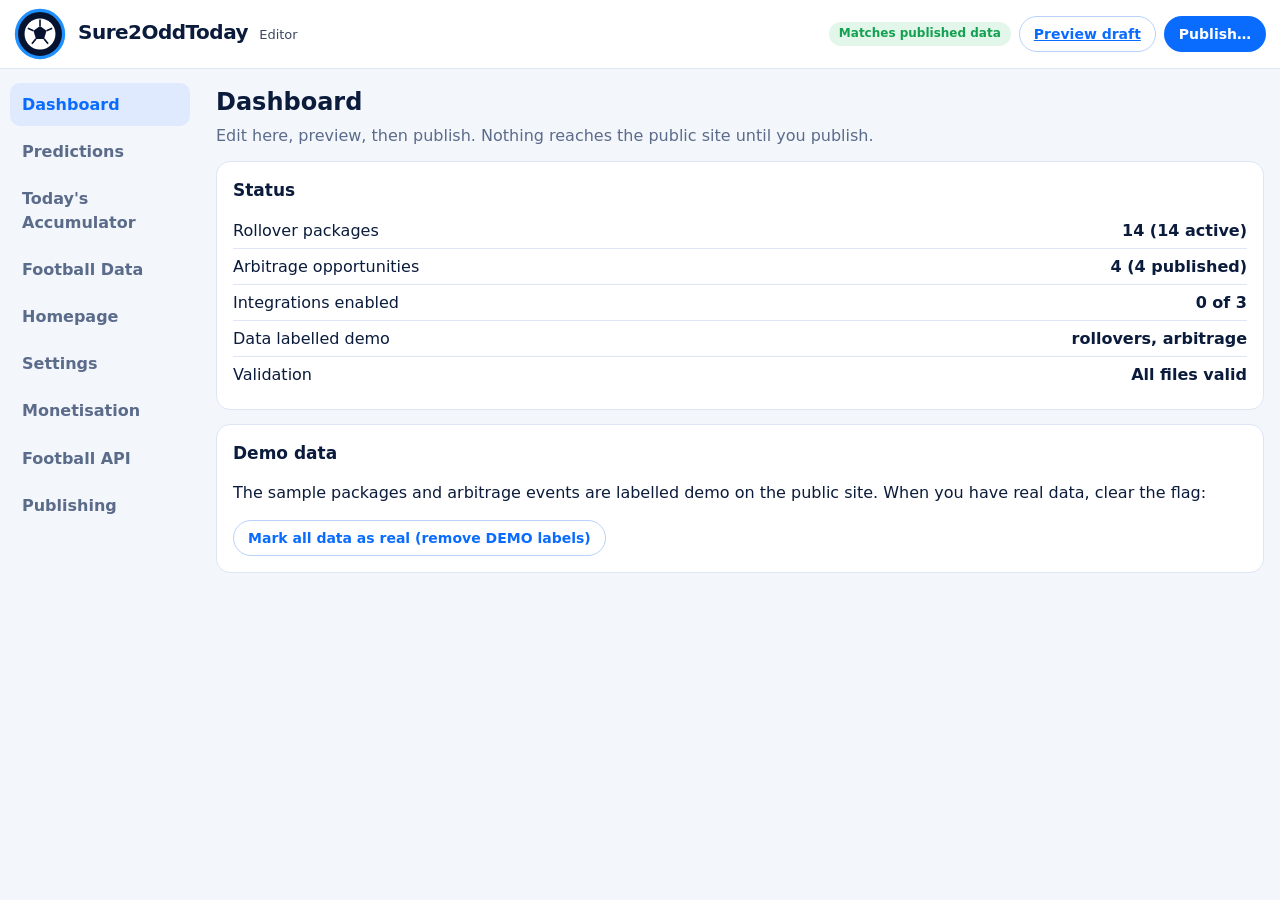
==== commit e4754a00: "Update print statement from 'Hello' to 'Goodbye'" ====
--- a/editor.html
+++ b/editor.html
@@ -269,6 +269,10 @@
   .ed-top .btn.line{display:none}
 }
 
+.ed-main input,.ed-main select,.ed-main textarea{max-width:100%}.fg{grid-template-columns:repeat(auto-fit,minmax(min(150px,100%),1fr))}.kv{gap:10px}.kv b{text-align:right;min-width:0;overflow-wrap:anywhere}.errlog{overflow-wrap:anywhere}.msg{overflow-wrap:anywhere}
+.ed-shell>*{min-width:0}.ed-nav{max-width:100vw}
+.ed-top{flex-wrap:wrap;gap:6px 8px}#dirty{max-width:46vw;overflow:hidden;text-overflow:ellipsis;white-space:nowrap}
+@media (max-width:600px){.ed-top .brand small{display:none}.ed-top .brand b{font-size:16px}}
 </style>
 </head>
 <body class="ed">
@@ -282,4 +286,790 @@
   <nav class="ed-nav" id="nav" aria-label="Editor sections"></nav>
   <main id="view" class="ed-main" aria-live="polite"></main>
 </div>
-<script>window.SA=window.SA||{};SA.embedded={"site-config":{"brand":{"name":"Sure2OddToday","tagline":"Football Predictions • Booking Codes • Bigger Wins","logo":""},"theme":{"primary":"#0a6cff","navy":"#061330"},"hero":{"headline1":"Find Smart Bets.","headline2":"Make More.","text":"Daily football predictions and high-value accumulators from top bookmaker odds. Pick your odds, follow every ticket, and bet responsibly.","image":"","note":"More Markets\nMore Opportunities"},"aviator":{"label":"Demo Aviator","description":"Simulated game. Watch the plane rise and test your strategy!"},"sections":{"aviator":true,"cards":true,"arbitrage":true,"rollovers":true,"ticker":true,"howItWorks":true},"headings":{"arbitrage":{"title":"Today's Accumulator","sub":"Today's picks with odds compared across bookmakers."},"rollovers":{"title":"Available Predictions","sub":"Choose your preferred odds. Each day is one combined ticket."},"ticker":{"title":"Prediction Ticker","sub":""},"how":{"title":"How It Works"}},"rolloverNote":"100.00 odds is only for 2 days.","rolloverNoteSub":"All other predictions run for 7 days.","ticker":{"packageId":"r10_0"},"howItWorks":["Choose your preferred odds.","Check today's tip and its selections.","Place your bet with the bookmaker you use.","Follow results day by day."],"notice":"Bet responsibly. 18+ only. No selection, arbitrage or rollover is guaranteed to win: odds change, bets can be limited or voided, and results can differ from expectations.","footer":"Better Odds • Smarter Bets • Bigger Wins","currency":{"code":"NGN","symbol":"₦"},"timezone":"Africa/Lagos","defaultStake":10000,"display":{"backdropClose":true,"initialSelections":10},"integrations":{"fixtures":{"enabled":false,"provider":"football-data","path":"/v4/matches","params":{},"refreshSeconds":300},"odds":{"enabled":false,"provider":"odds-api","path":"/v4/sports/soccer_epl/odds","params":{"regions":"eu","markets":"h2h,totals","oddsFormat":"decimal"},"refreshSeconds":600},"results":{"enabled":false,"provider":"football-data","path":"/v4/matches","params":{"status":"FINISHED"},"refreshSeconds":900}},"github":{"owner":"","repo":"","branch":"main"}},"rollover-packages":{"demo":true,"packages":[{"id":"r1_3","name":"1.30 Odds Prediction","target":1.3,"active":true,"description":"Demo package: one 2-selection ticket per day, aiming for 1.30 combined odds.","days":[{"selections":[{"match":"Juventus vs AC Milan","home":"Juventus","away":"AC Milan","league":"Serie A","market":"Total Goals","pick":"Over 1.5","bookmaker":"1xBet","odds":1.14,"status":"won"},{"match":"Arsenal vs Chelsea","home":"Arsenal","away":"Chelsea","league":"Premier League","market":"Total Goals","pick":"Under 3.5","bookmaker":"Melbet","odds":1.14,"status":"won"}]},{"selections":[{"match":"PSG vs Lyon","home":"PSG","away":"Lyon","league":"Ligue 1","market":"Total Goals","pick":"Under 3.5","bookmaker":"1xBet","odds":1.19,"status":"won"},{"match":"Inter vs Roma","home":"Inter","away":"Roma","league":"Serie A","market":"Both Teams to Score","pick":"BTTS - Yes","bookmaker":"Melbet","odds":1.09,"status":"won"}]},{"selections":[{"match":"Liverpool vs Newcastle","home":"Liverpool","away":"Newcastle","league":"Premier League","market":"Both Teams to Score","pick":"BTTS - Yes","bookmaker":"1xBet","odds":1.19,"status":"won"},{"match":"Real Madrid vs Valencia","home":"Real Madrid","away":"Valencia","league":"La Liga","market":"Match Result","pick":"Real Madrid Win","bookmaker":"Melbet","odds":1.09,"status":"pending"}]},{"selections":[{"match":"Tottenham vs Aston Villa","home":"Tottenham","away":"Aston Villa","league":"Premier League","market":"Match Result","pick":"Tottenham Win","bookmaker":"1xBet","odds":1.15,"status":"pending"},{"match":"Napoli vs Lazio","home":"Napoli","away":"Lazio","league":"Serie A","market":"Double Chance","pick":"1X (Home or Draw)","bookmaker":"Melbet","odds":1.13,"status":"pending"}]},{"selections":[{"match":"Leverkusen vs Leipzig","home":"Leverkusen","away":"Leipzig","league":"Bundesliga","market":"Double Chance","pick":"1X (Home or Draw)","bookmaker":"1xBet","odds":1.1,"status":"pending"},{"match":"Marseille vs Monaco","home":"Marseille","away":"Monaco","league":"Ligue 1","market":"Total Goals","pick":"Over 2.5","bookmaker":"Melbet","odds":1.18,"status":"pending"}]},{"selections":[{"match":"Ajax vs PSV","home":"Ajax","away":"PSV","league":"Eredivisie","market":"Total Goals","pick":"Over 2.5","bookmaker":"1xBet","odds":1.09,"status":"pending"},{"match":"Atalanta vs Fiorentina","home":"Atalanta","away":"Fiorentina","league":"Serie A","market":"Total Goals","pick":"Over 1.5","bookmaker":"Melbet","odds":1.19,"status":"pending"}]},{"selections":[{"match":"Villarreal vs Girona","home":"Villarreal","away":"Girona","league":"La Liga","market":"Total Goals","pick":"Over 1.5","bookmaker":"1xBet","odds":1.12,"status":"pending"},{"match":"Lille vs Nice","home":"Lille","away":"Nice","league":"Ligue 1","market":"Total Goals","pick":"Under 3.5","bookmaker":"Melbet","odds":1.16,"status":"pending"}]}]},{"id":"r1_5","name":"1.50 Odds Prediction","target":1.5,"active":true,"description":"Demo package: one 2-selection ticket per day, aiming for 1.50 combined odds.","days":[{"selections":[{"match":"Juventus vs AC Milan","home":"Juventus","away":"AC Milan","league":"Serie A","market":"Total Goals","pick":"Over 1.5","bookmaker":"Melbet","odds":1.22,"status":"pending"},{"match":"Arsenal vs Chelsea","home":"Arsenal","away":"Chelsea","league":"Premier League","market":"Total Goals","pick":"Under 3.5","bookmaker":"22Bet","odds":1.23,"status":"pending"}]},{"selections":[{"match":"PSG vs Lyon","home":"PSG","away":"Lyon","league":"Ligue 1","market":"Total Goals","pick":"Under 3.5","bookmaker":"Melbet","odds":1.28,"status":"pending"},{"match":"Inter vs Roma","home":"Inter","away":"Roma","league":"Serie A","market":"Both Teams to Score","pick":"BTTS - Yes","bookmaker":"22Bet","odds":1.17,"status":"pending"}]},{"selections":[{"match":"Liverpool vs Newcastle","home":"Liverpool","away":"Newcastle","league":"Premier League","market":"Both Teams to Score","pick":"BTTS - Yes","bookmaker":"Melbet","odds":1.28,"status":"pending"},{"match":"Real Madrid vs Valencia","home":"Real Madrid","away":"Valencia","league":"La Liga","market":"Match Result","pick":"Real Madrid Win","bookmaker":"22Bet","odds":1.17,"status":"pending"}]},{"selections":[{"match":"Tottenham vs Aston Villa","home":"Tottenham","away":"Aston Villa","league":"Premier League","market":"Match Result","pick":"Tottenham Win","bookmaker":"Melbet","odds":1.23,"status":"pending"},{"match":"Napoli vs Lazio","home":"Napoli","away":"Lazio","league":"Serie A","market":"Double Chance","pick":"1X (Home or Draw)","bookmaker":"22Bet","odds":1.22,"status":"pending"}]},{"selections":[{"match":"Leverkusen vs Leipzig","home":"Leverkusen","away":"Leipzig","league":"Bundesliga","market":"Double Chance","pick":"1X (Home or Draw)","bookmaker":"Melbet","odds":1.18,"status":"pending"},{"match":"Marseille vs Monaco","home":"Marseille","away":"Monaco","league":"Ligue 1","market":"Total Goals","pick":"Over 2.5","bookmaker":"22Bet","odds":1.27,"status":"pending"}]},{"selections":[{"match":"Ajax vs PSV","home":"Ajax","away":"PSV","league":"Eredivisie","market":"Total Goals","pick":"Over 2.5","bookmaker":"Melbet","odds":1.17,"status":"pending"},{"match":"Atalanta vs Fiorentina","home":"Atalanta","away":"Fiorentina","league":"Serie A","market":"Total Goals","pick":"Over 1.5","bookmaker":"22Bet","odds":1.28,"status":"pending"}]},{"selections":[{"match":"Villarreal vs Girona","home":"Villarreal","away":"Girona","league":"La Liga","market":"Total Goals","pick":"Over 1.5","bookmaker":"Melbet","odds":1.21,"status":"pending"},{"match":"Lille vs Nice","home":"Lille","away":"Nice","league":"Ligue 1","market":"Total Goals","pick":"Under 3.5","bookmaker":"22Bet","odds":1.24,"status":"pending"}]}]},{"id":"r2_0","name":"2.00 Odds Prediction","target":2.0,"active":true,"description":"Demo package: one 3-selection ticket per day, aiming for 2.00 combined odds.","days":[{"selections":[{"match":"Juventus vs AC Milan","home":"Juventus","away":"AC Milan","league":"Serie A","market":"Total Goals","pick":"Over 1.5","bookmaker":"22Bet","odds":1.26,"status":"won"},{"match":"Arsenal vs Chelsea","home":"Arsenal","away":"Chelsea","league":"Premier League","market":"Total Goals","pick":"Under 3.5","bookmaker":"SportyBet","odds":1.31,"status":"won"},{"match":"Barcelona vs Sevilla","home":"Barcelona","away":"Sevilla","league":"La Liga","market":"Both Teams to Score","pick":"BTTS - Yes","bookmaker":"bet365","odds":1.21,"status":"won"}]},{"selections":[{"match":"PSG vs Lyon","home":"PSG","away":"Lyon","league":"Ligue 1","market":"Total Goals","pick":"Under 3.5","bookmaker":"22Bet","odds":1.31,"status":"pending"},{"match":"Inter vs Roma","home":"Inter","away":"Roma","league":"Serie A","market":"Both Teams to Score","pick":"BTTS - Yes","bookmaker":"SportyBet","odds":1.26,"status":"pending"},{"match":"Man City vs Everton","home":"Man City","away":"Everton","league":"Premier League","market":"Match Result","pick":"Man City Win","bookmaker":"bet365","odds":1.21,"status":"pending"}]},{"selections":[{"match":"Liverpool vs Newcastle","home":"Liverpool","away":"Newcastle","league":"Premier League","market":"Both Teams to Score","pick":"BTTS - Yes","bookmaker":"22Bet","odds":1.32,"status":"pending"},{"match":"Real Madrid vs Valencia","home":"Real Madrid","away":"Valencia","league":"La Liga","market":"Match Result","pick":"Real Madrid Win","bookmaker":"SportyBet","odds":1.21,"status":"pending"},{"match":"Bayern Munich vs Dortmund","home":"Bayern Munich","away":"Dortmund","league":"Bundesliga","market":"Double Chance","pick":"1X (Home or Draw)","bookmaker":"bet365","odds":1.25,"status":"pending"}]},{"selections":[{"match":"Tottenham vs Aston Villa","home":"Tottenham","away":"Aston Villa","league":"Premier League","market":"Match Result","pick":"Tottenham Win","bookmaker":"22Bet","odds":1.27,"status":"pending"},{"match":"Napoli vs Lazio","home":"Napoli","away":"Lazio","league":"Serie A","market":"Double Chance","pick":"1X (Home or Draw)","bookmaker":"SportyBet","odds":1.2,"status":"pending"},{"match":"Atletico Madrid vs Betis","home":"Atletico Madrid","away":"Betis","league":"La Liga","market":"Total Goals","pick":"Over 2.5","bookmaker":"bet365","odds":1.31,"status":"pending"}]},{"selections":[{"match":"Leverkusen vs Leipzig","home":"Leverkusen","away":"Leipzig","league":"Bundesliga","market":"Double Chance","pick":"1X (Home or Draw)","bookmaker":"22Bet","odds":1.21,"status":"pending"},{"match":"Marseille vs Monaco","home":"Marseille","away":"Monaco","league":"Ligue 1","market":"Total Goals","pick":"Over 2.5","bookmaker":"SportyBet","odds":1.25,"status":"pending"},{"match":"Benfica vs Porto","home":"Benfica","away":"Porto","league":"Primeira Liga","market":"Total Goals","pick":"Over 1.5","bookmaker":"bet365","odds":1.32,"status":"pending"}]},{"selections":[{"match":"Ajax vs PSV","home":"Ajax","away":"PSV","league":"Eredivisie","market":"Total Goals","pick":"Over 2.5","bookmaker":"22Bet","odds":1.2,"status":"pending"},{"match":"Atalanta vs Fiorentina","home":"Atalanta","away":"Fiorentina","league":"Serie A","market":"Total Goals","pick":"Over 1.5","bookmaker":"SportyBet","odds":1.31,"status":"pending"},{"match":"Brighton vs West Ham","home":"Brighton","away":"West Ham","league":"Premier League","market":"Total Goals","pick":"Under 3.5","bookmaker":"bet365","odds":1.27,"status":"pending"}]},{"selections":[{"match":"Villarreal vs Girona","home":"Villarreal","away":"Girona","league":"La Liga","market":"Total Goals","pick":"Over 1.5","bookmaker":"22Bet","odds":1.24,"status":"pending"},{"match":"Lille vs Nice","home":"Lille","away":"Nice","league":"Ligue 1","market":"Total Goals","pick":"Under 3.5","bookmaker":"SportyBet","odds":1.32,"status":"pending"},{"match":"Frankfurt vs Stuttgart","home":"Frankfurt","away":"Stuttgart","league":"Bundesliga","market":"Both Teams to Score","pick":"BTTS - Yes","bookmaker":"bet365","odds":1.22,"status":"pending"}]}]},{"id":"r3_0","name":"3.00 Odds Prediction","target":3.0,"active":true,"description":"Demo package: one 3-selection ticket per day, aiming for 3.00 combined odds.","days":[{"selections":[{"match":"Juventus vs AC Milan","home":"Juventus","away":"AC Milan","league":"Serie A","market":"Total Goals","pick":"Over 1.5","bookmaker":"SportyBet","odds":1.44,"status":"won"},{"match":"Arsenal vs Chelsea","home":"Arsenal","away":"Chelsea","league":"Premier League","market":"Total Goals","pick":"Under 3.5","bookmaker":"bet365","odds":1.5,"status":"won"},{"match":"Barcelona vs Sevilla","home":"Barcelona","away":"Sevilla","league":"La Liga","market":"Both Teams to Score","pick":"BTTS - Yes","bookmaker":"1xBet","odds":1.39,"status":"won"}]},{"selections":[{"match":"PSG vs Lyon","home":"PSG","away":"Lyon","league":"Ligue 1","market":"Total Goals","pick":"Under 3.5","bookmaker":"SportyBet","odds":1.5,"status":"won"},{"match":"Inter vs Roma","home":"Inter","away":"Roma","league":"Serie A","market":"Both Teams to Score","pick":"BTTS - Yes","bookmaker":"bet365","odds":1.45,"status":"lost"},{"match":"Man City vs Everton","home":"Man City","away":"Everton","league":"Premier League","market":"Match Result","pick":"Man City Win","bookmaker":"1xBet","odds":1.38,"status":"pending"}]},{"selections":[{"match":"Liverpool vs Newcastle","home":"Liverpool","away":"Newcastle","league":"Premier League","market":"Both Teams to Score","pick":"BTTS - Yes","bookmaker":"SportyBet","odds":1.51,"status":"pending"},{"match":"Real Madrid vs Valencia","home":"Real Madrid","away":"Valencia","league":"La Liga","market":"Match Result","pick":"Real Madrid Win","bookmaker":"bet365","odds":1.38,"status":"pending"},{"match":"Bayern Munich vs Dortmund","home":"Bayern Munich","away":"Dortmund","league":"Bundesliga","market":"Double Chance","pick":"1X (Home or Draw)","bookmaker":"1xBet","odds":1.44,"status":"pending"}]},{"selections":[{"match":"Tottenham vs Aston Villa","home":"Tottenham","away":"Aston Villa","league":"Premier League","market":"Match Result","pick":"Tottenham Win","bookmaker":"SportyBet","odds":1.45,"status":"pending"},{"match":"Napoli vs Lazio","home":"Napoli","away":"Lazio","league":"Serie A","market":"Double Chance","pick":"1X (Home or Draw)","bookmaker":"bet365","odds":1.38,"status":"pending"},{"match":"Atletico Madrid vs Betis","home":"Atletico Madrid","away":"Betis","league":"La Liga","market":"Total Goals","pick":"Over 2.5","bookmaker":"1xBet","odds":1.5,"status":"pending"}]},{"selections":[{"match":"Leverkusen vs Leipzig","home":"Leverkusen","away":"Leipzig","league":"Bundesliga","market":"Double Chance","pick":"1X (Home or Draw)","bookmaker":"SportyBet","odds":1.39,"status":"pending"},{"match":"Marseille vs Monaco","home":"Marseille","away":"Monaco","league":"Ligue 1","market":"Total Goals","pick":"Over 2.5","bookmaker":"bet365","odds":1.43,"status":"pending"},{"match":"Benfica vs Porto","home":"Benfica","away":"Porto","league":"Primeira Liga","market":"Total Goals","pick":"Over 1.5","bookmaker":"1xBet","odds":1.51,"status":"pending"}]},{"selections":[{"match":"Ajax vs PSV","home":"Ajax","away":"PSV","league":"Eredivisie","market":"Total Goals","pick":"Over 2.5","bookmaker":"SportyBet","odds":1.37,"status":"pending"},{"match":"Atalanta vs Fiorentina","home":"Atalanta","away":"Fiorentina","league":"Serie A","market":"Total Goals","pick":"Over 1.5","bookmaker":"bet365","odds":1.49,"status":"pending"},{"match":"Brighton vs West Ham","home":"Brighton","away":"West Ham","league":"Premier League","market":"Total Goals","pick":"Under 3.5","bookmaker":"1xBet","odds":1.47,"status":"pending"}]},{"selections":[{"match":"Villarreal vs Girona","home":"Villarreal","away":"Girona","league":"La Liga","market":"Total Goals","pick":"Over 1.5","bookmaker":"SportyBet","odds":1.42,"status":"pending"},{"match":"Lille vs Nice","home":"Lille","away":"Nice","league":"Ligue 1","market":"Total Goals","pick":"Under 3.5","bookmaker":"bet365","odds":1.51,"status":"pending"},{"match":"Frankfurt vs Stuttgart","home":"Frankfurt","away":"Stuttgart","league":"Bundesliga","market":"Both Teams to Score","pick":"BTTS - Yes","bookmaker":"1xBet","odds":1.4,"status":"pending"}]}]},{"id":"r4_0","name":"4.00 Odds Prediction","target":4.0,"active":true,"description":"Demo package: one 4-selection ticket per day, aiming for 4.00 combined odds.","days":[{"selections":[{"match":"Juventus vs AC Milan","home":"Juventus","away":"AC Milan","league":"Serie A","market":"Total Goals","pick":"Over 1.5","bookmaker":"bet365","odds":1.41,"status":"pending"},{"match":"Arsenal vs Chelsea","home":"Arsenal","away":"Chelsea","league":"Premier League","market":"Total Goals","pick":"Under 3.5","bookmaker":"1xBet","odds":1.48,"status":"pending"},{"match":"Barcelona vs Sevilla","home":"Barcelona","away":"Sevilla","league":"La Liga","market":"Both Teams to Score","pick":"BTTS - Yes","bookmaker":"Melbet","odds":1.35,"status":"pending"},{"match":"PSG vs Lyon","home":"PSG","away":"Lyon","league":"Ligue 1","market":"Match Result","pick":"PSG Win","bookmaker":"22Bet","odds":1.42,"status":"pending"}]},{"selections":[{"match":"PSG vs Lyon","home":"PSG","away":"Lyon","league":"Ligue 1","market":"Total Goals","pick":"Under 3.5","bookmaker":"bet365","odds":1.47,"status":"pending"},{"match":"Inter vs Roma","home":"Inter","away":"Roma","league":"Serie A","market":"Both Teams to Score","pick":"BTTS - Yes","bookmaker":"1xBet","odds":1.42,"status":"pending"},{"match":"Man City vs Everton","home":"Man City","away":"Everton","league":"Premier League","market":"Match Result","pick":"Man City Win","bookmaker":"Melbet","odds":1.35,"status":"pending"},{"match":"Liverpool vs Newcastle","home":"Liverpool","away":"Newcastle","league":"Premier League","market":"Double Chance","pick":"1X (Home or Draw)","bookmaker":"22Bet","odds":1.42,"status":"pending"}]},{"selections":[{"match":"Liverpool vs Newcastle","home":"Liverpool","away":"Newcastle","league":"Premier League","market":"Both Teams to Score","pick":"BTTS - Yes","bookmaker":"bet365","odds":1.48,"status":"pending"},{"match":"Real Madrid vs Valencia","home":"Real Madrid","away":"Valencia","league":"La Liga","market":"Match Result","pick":"Real Madrid Win","bookmaker":"1xBet","odds":1.36,"status":"pending"},{"match":"Bayern Munich vs Dortmund","home":"Bayern Munich","away":"Dortmund","league":"Bundesliga","market":"Double Chance","pick":"1X (Home or Draw)","bookmaker":"Melbet","odds":1.41,"status":"pending"},{"match":"Tottenham vs Aston Villa","home":"Tottenham","away":"Aston Villa","league":"Premier League","market":"Total Goals","pick":"Over 2.5","bookmaker":"22Bet","odds":1.41,"status":"pending"}]},{"selections":[{"match":"Tottenham vs Aston Villa","home":"Tottenham","away":"Aston Villa","league":"Premier League","market":"Match Result","pick":"Tottenham Win","bookmaker":"bet365","odds":1.42,"status":"pending"},{"match":"Napoli vs Lazio","home":"Napoli","away":"Lazio","league":"Serie A","market":"Double Chance","pick":"1X (Home or Draw)","bookmaker":"1xBet","odds":1.35,"status":"pending"},{"match":"Atletico Madrid vs Betis","home":"Atletico Madrid","away":"Betis","league":"La Liga","market":"Total Goals","pick":"Over 2.5","bookmaker":"Melbet","odds":1.47,"status":"pending"},{"match":"Leverkusen vs Leipzig","home":"Leverkusen","away":"Leipzig","league":"Bundesliga","market":"Total Goals","pick":"Over 1.5","bookmaker":"22Bet","odds":1.42,"status":"pending"}]},{"selections":[{"match":"Leverkusen vs Leipzig","home":"Leverkusen","away":"Leipzig","league":"Bundesliga","market":"Double Chance","pick":"1X (Home or Draw)","bookmaker":"bet365","odds":1.36,"status":"pending"},{"match":"Marseille vs Monaco","home":"Marseille","away":"Monaco","league":"Ligue 1","market":"Total Goals","pick":"Over 2.5","bookmaker":"1xBet","odds":1.4,"status":"pending"},{"match":"Benfica vs Porto","home":"Benfica","away":"Porto","league":"Primeira Liga","market":"Total Goals","pick":"Over 1.5","bookmaker":"Melbet","odds":1.48,"status":"pending"},{"match":"Ajax vs PSV","home":"Ajax","away":"PSV","league":"Eredivisie","market":"Total Goals","pick":"Under 3.5","bookmaker":"22Bet","odds":1.42,"status":"pending"}]},{"selections":[{"match":"Ajax vs PSV","home":"Ajax","away":"PSV","league":"Eredivisie","market":"Total Goals","pick":"Over 2.5","bookmaker":"bet365","odds":1.35,"status":"pending"},{"match":"Atalanta vs Fiorentina","home":"Atalanta","away":"Fiorentina","league":"Serie A","market":"Total Goals","pick":"Over 1.5","bookmaker":"1xBet","odds":1.47,"status":"pending"},{"match":"Brighton vs West Ham","home":"Brighton","away":"West Ham","league":"Premier League","market":"Total Goals","pick":"Under 3.5","bookmaker":"Melbet","odds":1.43,"status":"pending"},{"match":"Villarreal vs Girona","home":"Villarreal","away":"Girona","league":"La Liga","market":"Both Teams to Score","pick":"BTTS - Yes","bookmaker":"22Bet","odds":1.41,"status":"pending"}]},{"selections":[{"match":"Villarreal vs Girona","home":"Villarreal","away":"Girona","league":"La Liga","market":"Total Goals","pick":"Over 1.5","bookmaker":"bet365","odds":1.39,"status":"pending"},{"match":"Lille vs Nice","home":"Lille","away":"Nice","league":"Ligue 1","market":"Total Goals","pick":"Under 3.5","bookmaker":"1xBet","odds":1.48,"status":"pending"},{"match":"Frankfurt vs Stuttgart","home":"Frankfurt","away":"Stuttgart","league":"Bundesliga","market":"Both Teams to Score","pick":"BTTS - Yes","bookmaker":"Melbet","odds":1.36,"status":"pending"},{"match":"Sporting CP vs Braga","home":"Sporting CP","away":"Braga","league":"Primeira Liga","market":"Match Result","pick":"Sporting CP Win","bookmaker":"22Bet","odds":1.43,"status":"pending"}]}]},{"id":"r5_0","name":"5.00 Odds Prediction","target":5.0,"active":true,"description":"Demo package: one 4-selection ticket per day, aiming for 5.00 combined odds.","days":[{"selections":[{"match":"Juventus vs AC Milan","home":"Juventus","away":"AC Milan","league":"Serie A","market":"Total Goals","pick":"Over 1.5","bookmaker":"1xBet","odds":1.5,"status":"won"},{"match":"Arsenal vs Chelsea","home":"Arsenal","away":"Chelsea","league":"Premier League","market":"Total Goals","pick":"Under 3.5","bookmaker":"Melbet","odds":1.56,"status":"won"},{"match":"Barcelona vs Sevilla","home":"Barcelona","away":"Sevilla","league":"La Liga","market":"Both Teams to Score","pick":"BTTS - Yes","bookmaker":"22Bet","odds":1.43,"status":"won"},{"match":"PSG vs Lyon","home":"PSG","away":"Lyon","league":"Ligue 1","market":"Match Result","pick":"PSG Win","bookmaker":"SportyBet","odds":1.49,"status":"won"}]},{"selections":[{"match":"PSG vs Lyon","home":"PSG","away":"Lyon","league":"Ligue 1","market":"Total Goals","pick":"Under 3.5","bookmaker":"1xBet","odds":1.56,"status":"pending"},{"match":"Inter vs Roma","home":"Inter","away":"Roma","league":"Serie A","market":"Both Teams to Score","pick":"BTTS - Yes","bookmaker":"Melbet","odds":1.5,"status":"pending"},{"match":"Man City vs Everton","home":"Man City","away":"Everton","league":"Premier League","market":"Match Result","pick":"Man City Win","bookmaker":"22Bet","odds":1.43,"status":"pending"},{"match":"Liverpool vs Newcastle","home":"Liverpool","away":"Newcastle","league":"Premier League","market":"Double Chance","pick":"1X (Home or Draw)","bookmaker":"SportyBet","odds":1.49,"status":"pending"}]},{"selections":[{"match":"Liverpool vs Newcastle","home":"Liverpool","away":"Newcastle","league":"Premier League","market":"Both Teams to Score","pick":"BTTS - Yes","bookmaker":"1xBet","odds":1.56,"status":"pending"},{"match":"Real Madrid vs Valencia","home":"Real Madrid","away":"Valencia","league":"La Liga","market":"Match Result","pick":"Real Madrid Win","bookmaker":"Melbet","odds":1.43,"status":"pending"},{"match":"Bayern Munich vs Dortmund","home":"Bayern Munich","away":"Dortmund","league":"Bundesliga","market":"Double Chance","pick":"1X (Home or Draw)","bookmaker":"22Bet","odds":1.49,"status":"pending"},{"match":"Tottenham vs Aston Villa","home":"Tottenham","away":"Aston Villa","league":"Premier League","market":"Total Goals","pick":"Over 2.5","bookmaker":"SportyBet","odds":1.5,"status":"pending"}]},{"selections":[{"match":"Tottenham vs Aston Villa","home":"Tottenham","away":"Aston Villa","league":"Premier League","market":"Match Result","pick":"Tottenham Win","bookmaker":"1xBet","odds":1.51,"status":"pending"},{"match":"Napoli vs Lazio","home":"Napoli","away":"Lazio","league":"Serie A","market":"Double Chance","pick":"1X (Home or Draw)","bookmaker":"Melbet","odds":1.43,"status":"pending"},{"match":"Atletico Madrid vs Betis","home":"Atletico Madrid","away":"Betis","league":"La Liga","market":"Total Goals","pick":"Over 2.5","bookmaker":"22Bet","odds":1.55,"status":"pending"},{"match":"Leverkusen vs Leipzig","home":"Leverkusen","away":"Leipzig","league":"Bundesliga","market":"Total Goals","pick":"Over 1.5","bookmaker":"SportyBet","odds":1.49,"status":"pending"}]},{"selections":[{"match":"Leverkusen vs Leipzig","home":"Leverkusen","away":"Leipzig","league":"Bundesliga","market":"Double Chance","pick":"1X (Home or Draw)","bookmaker":"1xBet","odds":1.44,"status":"pending"},{"match":"Marseille vs Monaco","home":"Marseille","away":"Monaco","league":"Ligue 1","market":"Total Goals","pick":"Over 2.5","bookmaker":"Melbet","odds":1.48,"status":"pending"},{"match":"Benfica vs Porto","home":"Benfica","away":"Porto","league":"Primeira Liga","market":"Total Goals","pick":"Over 1.5","bookmaker":"22Bet","odds":1.57,"status":"pending"},{"match":"Ajax vs PSV","home":"Ajax","away":"PSV","league":"Eredivisie","market":"Total Goals","pick":"Under 3.5","bookmaker":"SportyBet","odds":1.49,"status":"pending"}]},{"selections":[{"match":"Ajax vs PSV","home":"Ajax","away":"PSV","league":"Eredivisie","market":"Total Goals","pick":"Over 2.5","bookmaker":"1xBet","odds":1.42,"status":"pending"},{"match":"Atalanta vs Fiorentina","home":"Atalanta","away":"Fiorentina","league":"Serie A","market":"Total Goals","pick":"Over 1.5","bookmaker":"Melbet","odds":1.55,"status":"pending"},{"match":"Brighton vs West Ham","home":"Brighton","away":"West Ham","league":"Premier League","market":"Total Goals","pick":"Under 3.5","bookmaker":"22Bet","odds":1.51,"status":"pending"},{"match":"Villarreal vs Girona","home":"Villarreal","away":"Girona","league":"La Liga","market":"Both Teams to Score","pick":"BTTS - Yes","bookmaker":"SportyBet","odds":1.5,"status":"pending"}]},{"selections":[{"match":"Villarreal vs Girona","home":"Villarreal","away":"Girona","league":"La Liga","market":"Total Goals","pick":"Over 1.5","bookmaker":"1xBet","odds":1.47,"status":"pending"},{"match":"Lille vs Nice","home":"Lille","away":"Nice","league":"Ligue 1","market":"Total Goals","pick":"Under 3.5","bookmaker":"Melbet","odds":1.57,"status":"pending"},{"match":"Frankfurt vs Stuttgart","home":"Frankfurt","away":"Stuttgart","league":"Bundesliga","market":"Both Teams to Score","pick":"BTTS - Yes","bookmaker":"22Bet","odds":1.44,"status":"pending"},{"match":"Sporting CP vs Braga","home":"Sporting CP","away":"Braga","league":"Primeira Liga","market":"Match Result","pick":"Sporting CP Win","bookmaker":"SportyBet","odds":1.5,"status":"pending"}]}]},{"id":"r6_0","name":"6.00 Odds Prediction","target":6.0,"active":true,"description":"Demo package: one 5-selection ticket per day, aiming for 6.00 combined odds.","days":[{"selections":[{"match":"Juventus vs AC Milan","home":"Juventus","away":"AC Milan","league":"Serie A","market":"Total Goals","pick":"Over 1.5","bookmaker":"Melbet","odds":1.43,"status":"won"},{"match":"Arsenal vs Chelsea","home":"Arsenal","away":"Chelsea","league":"Premier League","market":"Total Goals","pick":"Under 3.5","bookmaker":"22Bet","odds":1.49,"status":"won"},{"match":"Barcelona vs Sevilla","home":"Barcelona","away":"Sevilla","league":"La Liga","market":"Both Teams to Score","pick":"BTTS - Yes","bookmaker":"SportyBet","odds":1.37,"status":"pending"},{"match":"PSG vs Lyon","home":"PSG","away":"Lyon","league":"Ligue 1","market":"Match Result","pick":"PSG Win","bookmaker":"bet365","odds":1.43,"status":"pending"},{"match":"Inter vs Roma","home":"Inter","away":"Roma","league":"Serie A","market":"Double Chance","pick":"1X (Home or Draw)","bookmaker":"1xBet","odds":1.44,"status":"pending"}]},{"selections":[{"match":"PSG vs Lyon","home":"PSG","away":"Lyon","league":"Ligue 1","market":"Total Goals","pick":"Under 3.5","bookmaker":"Melbet","odds":1.49,"status":"pending"},{"match":"Inter vs Roma","home":"Inter","away":"Roma","league":"Serie A","market":"Both Teams to Score","pick":"BTTS - Yes","bookmaker":"22Bet","odds":1.43,"status":"pending"},{"match":"Man City vs Everton","home":"Man City","away":"Everton","league":"Premier League","market":"Match Result","pick":"Man City Win","bookmaker":"SportyBet","odds":1.37,"status":"pending"},{"match":"Liverpool vs Newcastle","home":"Liverpool","away":"Newcastle","league":"Premier League","market":"Double Chance","pick":"1X (Home or Draw)","bookmaker":"bet365","odds":1.49,"status":"pending"},{"match":"Real Madrid vs Valencia","home":"Real Madrid","away":"Valencia","league":"La Liga","market":"Total Goals","pick":"Over 2.5","bookmaker":"1xBet","odds":1.38,"status":"pending"}]},{"selections":[{"match":"Liverpool vs Newcastle","home":"Liverpool","away":"Newcastle","league":"Premier League","market":"Both Teams to Score","pick":"BTTS - Yes","bookmaker":"Melbet","odds":1.5,"status":"pending"},{"match":"Real Madrid vs Valencia","home":"Real Madrid","away":"Valencia","league":"La Liga","market":"Match Result","pick":"Real Madrid Win","bookmaker":"22Bet","odds":1.37,"status":"pending"},{"match":"Bayern Munich vs Dortmund","home":"Bayern Munich","away":"Dortmund","league":"Bundesliga","market":"Double Chance","pick":"1X (Home or Draw)","bookmaker":"SportyBet","odds":1.43,"status":"pending"},{"match":"Tottenham vs Aston Villa","home":"Tottenham","away":"Aston Villa","league":"Premier League","market":"Total Goals","pick":"Over 2.5","bookmaker":"bet365","odds":1.5,"status":"pending"},{"match":"Napoli vs Lazio","home":"Napoli","away":"Lazio","league":"Serie A","market":"Total Goals","pick":"Over 1.5","bookmaker":"1xBet","odds":1.36,"status":"pending"}]},{"selections":[{"match":"Tottenham vs Aston Villa","home":"Tottenham","away":"Aston Villa","league":"Premier League","market":"Match Result","pick":"Tottenham Win","bookmaker":"Melbet","odds":1.44,"status":"pending"},{"match":"Napoli vs Lazio","home":"Napoli","away":"Lazio","league":"Serie A","market":"Double Chance","pick":"1X (Home or Draw)","bookmaker":"22Bet","odds":1.36,"status":"pending"},{"match":"Atletico Madrid vs Betis","home":"Atletico Madrid","away":"Betis","league":"La Liga","market":"Total Goals","pick":"Over 2.5","bookmaker":"SportyBet","odds":1.49,"status":"pending"},{"match":"Leverkusen vs Leipzig","home":"Leverkusen","away":"Leipzig","league":"Bundesliga","market":"Total Goals","pick":"Over 1.5","bookmaker":"bet365","odds":1.44,"status":"pending"},{"match":"Marseille vs Monaco","home":"Marseille","away":"Monaco","league":"Ligue 1","market":"Total Goals","pick":"Under 3.5","bookmaker":"1xBet","odds":1.43,"status":"pending"}]},{"selections":[{"match":"Leverkusen vs Leipzig","home":"Leverkusen","away":"Leipzig","league":"Bundesliga","market":"Double Chance","pick":"1X (Home or Draw)","bookmaker":"Melbet","odds":1.38,"status":"pending"},{"match":"Marseille vs Monaco","home":"Marseille","away":"Monaco","league":"Ligue 1","market":"Total Goals","pick":"Over 2.5","bookmaker":"22Bet","odds":1.42,"status":"pending"},{"match":"Benfica vs Porto","home":"Benfica","away":"Porto","league":"Primeira Liga","market":"Total Goals","pick":"Over 1.5","bookmaker":"SportyBet","odds":1.5,"status":"pending"},{"match":"Ajax vs PSV","home":"Ajax","away":"PSV","league":"Eredivisie","market":"Total Goals","pick":"Under 3.5","bookmaker":"bet365","odds":1.38,"status":"pending"},{"match":"Atalanta vs Fiorentina","home":"Atalanta","away":"Fiorentina","league":"Serie A","market":"Both Teams to Score","pick":"BTTS - Yes","bookmaker":"1xBet","odds":1.48,"status":"pending"}]},{"selections":[{"match":"Ajax vs PSV","home":"Ajax","away":"PSV","league":"Eredivisie","market":"Total Goals","pick":"Over 2.5","bookmaker":"Melbet","odds":1.36,"status":"pending"},{"match":"Atalanta vs Fiorentina","home":"Atalanta","away":"Fiorentina","league":"Serie A","market":"Total Goals","pick":"Over 1.5","bookmaker":"22Bet","odds":1.48,"status":"pending"},{"match":"Brighton vs West Ham","home":"Brighton","away":"West Ham","league":"Premier League","market":"Total Goals","pick":"Under 3.5","bookmaker":"SportyBet","odds":1.45,"status":"pending"},{"match":"Villarreal vs Girona","home":"Villarreal","away":"Girona","league":"La Liga","market":"Both Teams to Score","pick":"BTTS - Yes","bookmaker":"bet365","odds":1.36,"status":"pending"},{"match":"Lille vs Nice","home":"Lille","away":"Nice","league":"Ligue 1","market":"Match Result","pick":"Lille Win","bookmaker":"1xBet","odds":1.51,"status":"pending"}]},{"selections":[{"match":"Villarreal vs Girona","home":"Villarreal","away":"Girona","league":"La Liga","market":"Total Goals","pick":"Over 1.5","bookmaker":"Melbet","odds":1.41,"status":"pending"},{"match":"Lille vs Nice","home":"Lille","away":"Nice","league":"Ligue 1","market":"Total Goals","pick":"Under 3.5","bookmaker":"22Bet","odds":1.5,"status":"pending"},{"match":"Frankfurt vs Stuttgart","home":"Frankfurt","away":"Stuttgart","league":"Bundesliga","market":"Both Teams to Score","pick":"BTTS - Yes","bookmaker":"SportyBet","odds":1.38,"status":"pending"},{"match":"Sporting CP vs Braga","home":"Sporting CP","away":"Braga","league":"Primeira Liga","market":"Match Result","pick":"Sporting CP Win","bookmaker":"bet365","odds":1.41,"status":"pending"},{"match":"Feyenoord vs AZ","home":"Feyenoord","away":"AZ","league":"Eredivisie","market":"Double Chance","pick":"1X (Home or Draw)","bookmaker":"1xBet","odds":1.46,"status":"pending"}]}]},{"id":"r7_0","name":"7.00 Odds Prediction","target":7.0,"active":true,"description":"Demo package: one 5-selection ticket per day, aiming for 7.00 combined odds.","days":[{"selections":[{"match":"Juventus vs AC Milan","home":"Juventus","away":"AC Milan","league":"Serie A","market":"Total Goals","pick":"Over 1.5","bookmaker":"22Bet","odds":1.48,"status":"pending"},{"match":"Arsenal vs Chelsea","home":"Arsenal","away":"Chelsea","league":"Premier League","market":"Total Goals","pick":"Under 3.5","bookmaker":"SportyBet","odds":1.54,"status":"pending"},{"match":"Barcelona vs Sevilla","home":"Barcelona","away":"Sevilla","league":"La Liga","market":"Both Teams to Score","pick":"BTTS - Yes","bookmaker":"bet365","odds":1.41,"status":"pending"},{"match":"PSG vs Lyon","home":"PSG","away":"Lyon","league":"Ligue 1","market":"Match Result","pick":"PSG Win","bookmaker":"1xBet","odds":1.48,"status":"pending"},{"match":"Inter vs Roma","home":"Inter","away":"Roma","league":"Serie A","market":"Double Chance","pick":"1X (Home or Draw)","bookmaker":"Melbet","odds":1.47,"status":"pending"}]},{"selections":[{"match":"PSG vs Lyon","home":"PSG","away":"Lyon","league":"Ligue 1","market":"Total Goals","pick":"Under 3.5","bookmaker":"22Bet","odds":1.54,"status":"pending"},{"match":"Inter vs Roma","home":"Inter","away":"Roma","league":"Serie A","market":"Both Teams to Score","pick":"BTTS - Yes","bookmaker":"SportyBet","odds":1.48,"status":"pending"},{"match":"Man City vs Everton","home":"Man City","away":"Everton","league":"Premier League","market":"Match Result","pick":"Man City Win","bookmaker":"bet365","odds":1.41,"status":"pending"},{"match":"Liverpool vs Newcastle","home":"Liverpool","away":"Newcastle","league":"Premier League","market":"Double Chance","pick":"1X (Home or Draw)","bookmaker":"1xBet","odds":1.54,"status":"pending"},{"match":"Real Madrid vs Valencia","home":"Real Madrid","away":"Valencia","league":"La Liga","market":"Total Goals","pick":"Over 2.5","bookmaker":"Melbet","odds":1.41,"status":"pending"}]},{"selections":[{"match":"Liverpool vs Newcastle","home":"Liverpool","away":"Newcastle","league":"Premier League","market":"Both Teams to Score","pick":"BTTS - Yes","bookmaker":"22Bet","odds":1.54,"status":"pending"},{"match":"Real Madrid vs Valencia","home":"Real Madrid","away":"Valencia","league":"La Liga","market":"Match Result","pick":"Real Madrid Win","bookmaker":"SportyBet","odds":1.42,"status":"pending"},{"match":"Bayern Munich vs Dortmund","home":"Bayern Munich","away":"Dortmund","league":"Bundesliga","market":"Double Chance","pick":"1X (Home or Draw)","bookmaker":"bet365","odds":1.47,"status":"pending"},{"match":"Tottenham vs Aston Villa","home":"Tottenham","away":"Aston Villa","league":"Premier League","market":"Total Goals","pick":"Over 2.5","bookmaker":"1xBet","odds":1.54,"status":"pending"},{"match":"Napoli vs Lazio","home":"Napoli","away":"Lazio","league":"Serie A","market":"Total Goals","pick":"Over 1.5","bookmaker":"Melbet","odds":1.41,"status":"pending"}]},{"selections":[{"match":"Tottenham vs Aston Villa","home":"Tottenham","away":"Aston Villa","league":"Premier League","market":"Match Result","pick":"Tottenham Win","bookmaker":"22Bet","odds":1.49,"status":"pending"},{"match":"Napoli vs Lazio","home":"Napoli","away":"Lazio","league":"Serie A","market":"Double Chance","pick":"1X (Home or Draw)","bookmaker":"SportyBet","odds":1.41,"status":"pending"},{"match":"Atletico Madrid vs Betis","home":"Atletico Madrid","away":"Betis","league":"La Liga","market":"Total Goals","pick":"Over 2.5","bookmaker":"bet365","odds":1.53,"status":"pending"},{"match":"Leverkusen vs Leipzig","home":"Leverkusen","away":"Leipzig","league":"Bundesliga","market":"Total Goals","pick":"Over 1.5","bookmaker":"1xBet","odds":1.48,"status":"pending"},{"match":"Marseille vs Monaco","home":"Marseille","away":"Monaco","league":"Ligue 1","market":"Total Goals","pick":"Under 3.5","bookmaker":"Melbet","odds":1.47,"status":"pending"}]},{"selections":[{"match":"Leverkusen vs Leipzig","home":"Leverkusen","away":"Leipzig","league":"Bundesliga","market":"Double Chance","pick":"1X (Home or Draw)","bookmaker":"22Bet","odds":1.42,"status":"pending"},{"match":"Marseille vs Monaco","home":"Marseille","away":"Monaco","league":"Ligue 1","market":"Total Goals","pick":"Over 2.5","bookmaker":"SportyBet","odds":1.46,"status":"pending"},{"match":"Benfica vs Porto","home":"Benfica","away":"Porto","league":"Primeira Liga","market":"Total Goals","pick":"Over 1.5","bookmaker":"bet365","odds":1.55,"status":"pending"},{"match":"Ajax vs PSV","home":"Ajax","away":"PSV","league":"Eredivisie","market":"Total Goals","pick":"Under 3.5","bookmaker":"1xBet","odds":1.42,"status":"pending"},{"match":"Atalanta vs Fiorentina","home":"Atalanta","away":"Fiorentina","league":"Serie A","market":"Both Teams to Score","pick":"BTTS - Yes","bookmaker":"Melbet","odds":1.53,"status":"pending"}]},{"selections":[{"match":"Ajax vs PSV","home":"Ajax","away":"PSV","league":"Eredivisie","market":"Total Goals","pick":"Over 2.5","bookmaker":"22Bet","odds":1.41,"status":"pending"},{"match":"Atalanta vs Fiorentina","home":"Atalanta","away":"Fiorentina","league":"Serie A","market":"Total Goals","pick":"Over 1.5","bookmaker":"SportyBet","odds":1.53,"status":"pending"},{"match":"Brighton vs West Ham","home":"Brighton","away":"West Ham","league":"Premier League","market":"Total Goals","pick":"Under 3.5","bookmaker":"bet365","odds":1.49,"status":"pending"},{"match":"Villarreal vs Girona","home":"Villarreal","away":"Girona","league":"La Liga","market":"Both Teams to Score","pick":"BTTS - Yes","bookmaker":"1xBet","odds":1.41,"status":"pending"},{"match":"Lille vs Nice","home":"Lille","away":"Nice","league":"Ligue 1","market":"Match Result","pick":"Lille Win","bookmaker":"Melbet","odds":1.54,"status":"pending"}]},{"selections":[{"match":"Villarreal vs Girona","home":"Villarreal","away":"Girona","league":"La Liga","market":"Total Goals","pick":"Over 1.5","bookmaker":"22Bet","odds":1.46,"status":"pending"},{"match":"Lille vs Nice","home":"Lille","away":"Nice","league":"Ligue 1","market":"Total Goals","pick":"Under 3.5","bookmaker":"SportyBet","odds":1.55,"status":"pending"},{"match":"Frankfurt vs Stuttgart","home":"Frankfurt","away":"Stuttgart","league":"Bundesliga","market":"Both Teams to Score","pick":"BTTS - Yes","bookmaker":"bet365","odds":1.42,"status":"pending"},{"match":"Sporting CP vs Braga","home":"Sporting CP","away":"Braga","league":"Primeira Liga","market":"Match Result","pick":"Sporting CP Win","bookmaker":"1xBet","odds":1.46,"status":"pending"},{"match":"Feyenoord vs AZ","home":"Feyenoord","away":"AZ","league":"Eredivisie","market":"Double Chance","pick":"1X (Home or Draw)","bookmaker":"Melbet","odds":1.49,"status":"pending"}]}]},{"id":"r8_0","name":"8.00 Odds Prediction","target":8.0,"active":true,"description":"Demo package: one 6-selection ticket per day, aiming for 8.00 combined odds.","days":[{"selections":[{"match":"Juventus vs AC Milan","home":"Juventus","away":"AC Milan","league":"Serie A","market":"Total Goals","pick":"Over 1.5","bookmaker":"SportyBet","odds":1.41,"status":"won"},{"match":"Arsenal vs Chelsea","home":"Arsenal","away":"Chelsea","league":"Premier League","market":"Total Goals","pick":"Under 3.5","bookmaker":"bet365","odds":1.48,"status":"won"},{"match":"Barcelona vs Sevilla","home":"Barcelona","away":"Sevilla","league":"La Liga","market":"Both Teams to Score","pick":"BTTS - Yes","bookmaker":"1xBet","odds":1.35,"status":"won"},{"match":"PSG vs Lyon","home":"PSG","away":"Lyon","league":"Ligue 1","market":"Match Result","pick":"PSG Win","bookmaker":"Melbet","odds":1.42,"status":"won"},{"match":"Inter vs Roma","home":"Inter","away":"Roma","league":"Serie A","market":"Double Chance","pick":"1X (Home or Draw)","bookmaker":"22Bet","odds":1.47,"status":"won"},{"match":"Man City vs Everton","home":"Man City","away":"Everton","league":"Premier League","market":"Total Goals","pick":"Over 2.5","bookmaker":"SportyBet","odds":1.36,"status":"won"}]},{"selections":[{"match":"PSG vs Lyon","home":"PSG","away":"Lyon","league":"Ligue 1","market":"Total Goals","pick":"Under 3.5","bookmaker":"SportyBet","odds":1.47,"status":"pending"},{"match":"Inter vs Roma","home":"Inter","away":"Roma","league":"Serie A","market":"Both Teams to Score","pick":"BTTS - Yes","bookmaker":"bet365","odds":1.42,"status":"pending"},{"match":"Man City vs Everton","home":"Man City","away":"Everton","league":"Premier League","market":"Match Result","pick":"Man City Win","bookmaker":"1xBet","odds":1.35,"status":"pending"},{"match":"Liverpool vs Newcastle","home":"Liverpool","away":"Newcastle","league":"Premier League","market":"Double Chance","pick":"1X (Home or Draw)","bookmaker":"Melbet","odds":1.47,"status":"pending"},{"match":"Real Madrid vs Valencia","home":"Real Madrid","away":"Valencia","league":"La Liga","market":"Total Goals","pick":"Over 2.5","bookmaker":"22Bet","odds":1.42,"status":"pending"},{"match":"Bayern Munich vs Dortmund","home":"Bayern Munich","away":"Dortmund","league":"Bundesliga","market":"Total Goals","pick":"Over 1.5","bookmaker":"SportyBet","odds":1.36,"status":"pending"}]},{"selections":[{"match":"Liverpool vs Newcastle","home":"Liverpool","away":"Newcastle","league":"Premier League","market":"Both Teams to Score","pick":"BTTS - Yes","bookmaker":"SportyBet","odds":1.48,"status":"pending"},{"match":"Real Madrid vs Valencia","home":"Real Madrid","away":"Valencia","league":"La Liga","market":"Match Result","pick":"Real Madrid Win","bookmaker":"bet365","odds":1.36,"status":"pending"},{"match":"Bayern Munich vs Dortmund","home":"Bayern Munich","away":"Dortmund","league":"Bundesliga","market":"Double Chance","pick":"1X (Home or Draw)","bookmaker":"1xBet","odds":1.41,"status":"pending"},{"match":"Tottenham vs Aston Villa","home":"Tottenham","away":"Aston Villa","league":"Premier League","market":"Total Goals","pick":"Over 2.5","bookmaker":"Melbet","odds":1.48,"status":"pending"},{"match":"Napoli vs Lazio","home":"Napoli","away":"Lazio","league":"Serie A","market":"Total Goals","pick":"Over 1.5","bookmaker":"22Bet","odds":1.36,"status":"pending"},{"match":"Atletico Madrid vs Betis","home":"Atletico Madrid","away":"Betis","league":"La Liga","market":"Total Goals","pick":"Under 3.5","bookmaker":"SportyBet","odds":1.4,"status":"pending"}]},{"selections":[{"match":"Tottenham vs Aston Villa","home":"Tottenham","away":"Aston Villa","league":"Premier League","market":"Match Result","pick":"Tottenham Win","bookmaker":"SportyBet","odds":1.42,"status":"pending"},{"match":"Napoli vs Lazio","home":"Napoli","away":"Lazio","league":"Serie A","market":"Double Chance","pick":"1X (Home or Draw)","bookmaker":"bet365","odds":1.35,"status":"pending"},{"match":"Atletico Madrid vs Betis","home":"Atletico Madrid","away":"Betis","league":"La Liga","market":"Total Goals","pick":"Over 2.5","bookmaker":"1xBet","odds":1.47,"status":"pending"},{"match":"Leverkusen vs Leipzig","home":"Leverkusen","away":"Leipzig","league":"Bundesliga","market":"Total Goals","pick":"Over 1.5","bookmaker":"Melbet","odds":1.42,"status":"pending"},{"match":"Marseille vs Monaco","home":"Marseille","away":"Monaco","league":"Ligue 1","market":"Total Goals","pick":"Under 3.5","bookmaker":"22Bet","odds":1.35,"status":"pending"},{"match":"Benfica vs Porto","home":"Benfica","away":"Porto","league":"Primeira Liga","market":"Both Teams to Score","pick":"BTTS - Yes","bookmaker":"SportyBet","odds":1.48,"status":"pending"}]},{"selections":[{"match":"Leverkusen vs Leipzig","home":"Leverkusen","away":"Leipzig","league":"Bundesliga","market":"Double Chance","pick":"1X (Home or Draw)","bookmaker":"SportyBet","odds":1.36,"status":"pending"},{"match":"Marseille vs Monaco","home":"Marseille","away":"Monaco","league":"Ligue 1","market":"Total Goals","pick":"Over 2.5","bookmaker":"bet365","odds":1.4,"status":"pending"},{"match":"Benfica vs Porto","home":"Benfica","away":"Porto","league":"Primeira Liga","market":"Total Goals","pick":"Over 1.5","bookmaker":"1xBet","odds":1.48,"status":"pending"},{"match":"Ajax vs PSV","home":"Ajax","away":"PSV","league":"Eredivisie","market":"Total Goals","pick":"Under 3.5","bookmaker":"Melbet","odds":1.36,"status":"pending"},{"match":"Atalanta vs Fiorentina","home":"Atalanta","away":"Fiorentina","league":"Serie A","market":"Both Teams to Score","pick":"BTTS - Yes","bookmaker":"22Bet","odds":1.4,"status":"pending"},{"match":"Brighton vs West Ham","home":"Brighton","away":"West Ham","league":"Premier League","market":"Match Result","pick":"Brighton Win","bookmaker":"SportyBet","odds":1.49,"status":"pending"}]},{"selections":[{"match":"Ajax vs PSV","home":"Ajax","away":"PSV","league":"Eredivisie","market":"Total Goals","pick":"Over 2.5","bookmaker":"SportyBet","odds":1.35,"status":"pending"},{"match":"Atalanta vs Fiorentina","home":"Atalanta","away":"Fiorentina","league":"Serie A","market":"Total Goals","pick":"Over 1.5","bookmaker":"bet365","odds":1.47,"status":"pending"},{"match":"Brighton vs West Ham","home":"Brighton","away":"West Ham","league":"Premier League","market":"Total Goals","pick":"Under 3.5","bookmaker":"1xBet","odds":1.43,"status":"pending"},{"match":"Villarreal vs Girona","home":"Villarreal","away":"Girona","league":"La Liga","market":"Both Teams to Score","pick":"BTTS - Yes","bookmaker":"Melbet","odds":1.35,"status":"pending"},{"match":"Lille vs Nice","home":"Lille","away":"Nice","league":"Ligue 1","market":"Match Result","pick":"Lille Win","bookmaker":"22Bet","odds":1.47,"status":"pending"},{"match":"Frankfurt vs Stuttgart","home":"Frankfurt","away":"Stuttgart","league":"Bundesliga","market":"Double Chance","pick":"1X (Home or Draw)","bookmaker":"SportyBet","odds":1.42,"status":"pending"}]},{"selections":[{"match":"Villarreal vs Girona","home":"Villarreal","away":"Girona","league":"La Liga","market":"Total Goals","pick":"Over 1.5","bookmaker":"SportyBet","odds":1.39,"status":"pending"},{"match":"Lille vs Nice","home":"Lille","away":"Nice","league":"Ligue 1","market":"Total Goals","pick":"Under 3.5","bookmaker":"bet365","odds":1.48,"status":"pending"},{"match":"Frankfurt vs Stuttgart","home":"Frankfurt","away":"Stuttgart","league":"Bundesliga","market":"Both Teams to Score","pick":"BTTS - Yes","bookmaker":"1xBet","odds":1.36,"status":"pending"},{"match":"Sporting CP vs Braga","home":"Sporting CP","away":"Braga","league":"Primeira Liga","market":"Match Result","pick":"Sporting CP Win","bookmaker":"Melbet","odds":1.4,"status":"pending"},{"match":"Feyenoord vs AZ","home":"Feyenoord","away":"AZ","league":"Eredivisie","market":"Double Chance","pick":"1X (Home or Draw)","bookmaker":"22Bet","odds":1.48,"status":"pending"},{"match":"Man United vs Brentford","home":"Man United","away":"Brentford","league":"Premier League","market":"Total Goals","pick":"Over 2.5","bookmaker":"SportyBet","odds":1.38,"status":"pending"}]}]},{"id":"r9_0","name":"9.00 Odds Prediction","target":9.0,"active":true,"description":"Demo package: one 6-selection ticket per day, aiming for 9.00 combined odds.","days":[{"selections":[{"match":"Juventus vs AC Milan","home":"Juventus","away":"AC Milan","league":"Serie A","market":"Total Goals","pick":"Over 1.5","bookmaker":"bet365","odds":1.44,"status":"won"},{"match":"Arsenal vs Chelsea","home":"Arsenal","away":"Chelsea","league":"Premier League","market":"Total Goals","pick":"Under 3.5","bookmaker":"1xBet","odds":1.5,"status":"won"},{"match":"Barcelona vs Sevilla","home":"Barcelona","away":"Sevilla","league":"La Liga","market":"Both Teams to Score","pick":"BTTS - Yes","bookmaker":"Melbet","odds":1.38,"status":"won"},{"match":"PSG vs Lyon","home":"PSG","away":"Lyon","league":"Ligue 1","market":"Match Result","pick":"PSG Win","bookmaker":"22Bet","odds":1.44,"status":"pending"},{"match":"Inter vs Roma","home":"Inter","away":"Roma","league":"Serie A","market":"Double Chance","pick":"1X (Home or Draw)","bookmaker":"SportyBet","odds":1.5,"status":"pending"},{"match":"Man City vs Everton","home":"Man City","away":"Everton","league":"Premier League","market":"Total Goals","pick":"Over 2.5","bookmaker":"bet365","odds":1.4,"status":"pending"}]},{"selections":[{"match":"PSG vs Lyon","home":"PSG","away":"Lyon","league":"Ligue 1","market":"Total Goals","pick":"Under 3.5","bookmaker":"bet365","odds":1.5,"status":"pending"},{"match":"Inter vs Roma","home":"Inter","away":"Roma","league":"Serie A","market":"Both Teams to Score","pick":"BTTS - Yes","bookmaker":"1xBet","odds":1.45,"status":"pending"},{"match":"Man City vs Everton","home":"Man City","away":"Everton","league":"Premier League","market":"Match Result","pick":"Man City Win","bookmaker":"Melbet","odds":1.38,"status":"pending"},{"match":"Liverpool vs Newcastle","home":"Liverpool","away":"Newcastle","league":"Premier League","market":"Double Chance","pick":"1X (Home or Draw)","bookmaker":"22Bet","odds":1.5,"status":"pending"},{"match":"Real Madrid vs Valencia","home":"Real Madrid","away":"Valencia","league":"La Liga","market":"Total Goals","pick":"Over 2.5","bookmaker":"SportyBet","odds":1.44,"status":"pending"},{"match":"Bayern Munich vs Dortmund","home":"Bayern Munich","away":"Dortmund","league":"Bundesliga","market":"Total Goals","pick":"Over 1.5","bookmaker":"bet365","odds":1.39,"status":"pending"}]},{"selections":[{"match":"Liverpool vs Newcastle","home":"Liverpool","away":"Newcastle","league":"Premier League","market":"Both Teams to Score","pick":"BTTS - Yes","bookmaker":"bet365","odds":1.51,"status":"pending"},{"match":"Real Madrid vs Valencia","home":"Real Madrid","away":"Valencia","league":"La Liga","market":"Match Result","pick":"Real Madrid Win","bookmaker":"1xBet","odds":1.38,"status":"pending"},{"match":"Bayern Munich vs Dortmund","home":"Bayern Munich","away":"Dortmund","league":"Bundesliga","market":"Double Chance","pick":"1X (Home or Draw)","bookmaker":"Melbet","odds":1.44,"status":"pending"},{"match":"Tottenham vs Aston Villa","home":"Tottenham","away":"Aston Villa","league":"Premier League","market":"Total Goals","pick":"Over 2.5","bookmaker":"22Bet","odds":1.51,"status":"pending"},{"match":"Napoli vs Lazio","home":"Napoli","away":"Lazio","league":"Serie A","market":"Total Goals","pick":"Over 1.5","bookmaker":"SportyBet","odds":1.38,"status":"pending"},{"match":"Atletico Madrid vs Betis","home":"Atletico Madrid","away":"Betis","league":"La Liga","market":"Total Goals","pick":"Under 3.5","bookmaker":"bet365","odds":1.44,"status":"pending"}]},{"selections":[{"match":"Tottenham vs Aston Villa","home":"Tottenham","away":"Aston Villa","league":"Premier League","market":"Match Result","pick":"Tottenham Win","bookmaker":"bet365","odds":1.45,"status":"pending"},{"match":"Napoli vs Lazio","home":"Napoli","away":"Lazio","league":"Serie A","market":"Double Chance","pick":"1X (Home or Draw)","bookmaker":"1xBet","odds":1.38,"status":"pending"},{"match":"Atletico Madrid vs Betis","home":"Atletico Madrid","away":"Betis","league":"La Liga","market":"Total Goals","pick":"Over 2.5","bookmaker":"Melbet","odds":1.5,"status":"pending"},{"match":"Leverkusen vs Leipzig","home":"Leverkusen","away":"Leipzig","league":"Bundesliga","market":"Total Goals","pick":"Over 1.5","bookmaker":"22Bet","odds":1.45,"status":"pending"},{"match":"Marseille vs Monaco","home":"Marseille","away":"Monaco","league":"Ligue 1","market":"Total Goals","pick":"Under 3.5","bookmaker":"SportyBet","odds":1.38,"status":"pending"},{"match":"Benfica vs Porto","home":"Benfica","away":"Porto","league":"Primeira Liga","market":"Both Teams to Score","pick":"BTTS - Yes","bookmaker":"bet365","odds":1.5,"status":"pending"}]},{"selections":[{"match":"Leverkusen vs Leipzig","home":"Leverkusen","away":"Leipzig","league":"Bundesliga","market":"Double Chance","pick":"1X (Home or Draw)","bookmaker":"bet365","odds":1.39,"status":"pending"},{"match":"Marseille vs Monaco","home":"Marseille","away":"Monaco","league":"Ligue 1","market":"Total Goals","pick":"Over 2.5","bookmaker":"1xBet","odds":1.43,"status":"pending"},{"match":"Benfica vs Porto","home":"Benfica","away":"Porto","league":"Primeira Liga","market":"Total Goals","pick":"Over 1.5","bookmaker":"Melbet","odds":1.51,"status":"pending"},{"match":"Ajax vs PSV","home":"Ajax","away":"PSV","league":"Eredivisie","market":"Total Goals","pick":"Under 3.5","bookmaker":"22Bet","odds":1.39,"status":"pending"},{"match":"Atalanta vs Fiorentina","home":"Atalanta","away":"Fiorentina","league":"Serie A","market":"Both Teams to Score","pick":"BTTS - Yes","bookmaker":"SportyBet","odds":1.43,"status":"pending"},{"match":"Brighton vs West Ham","home":"Brighton","away":"West Ham","league":"Premier League","market":"Match Result","pick":"Brighton Win","bookmaker":"bet365","odds":1.51,"status":"pending"}]},{"selections":[{"match":"Ajax vs PSV","home":"Ajax","away":"PSV","league":"Eredivisie","market":"Total Goals","pick":"Over 2.5","bookmaker":"bet365","odds":1.37,"status":"pending"},{"match":"Atalanta vs Fiorentina","home":"Atalanta","away":"Fiorentina","league":"Serie A","market":"Total Goals","pick":"Over 1.5","bookmaker":"1xBet","odds":1.49,"status":"pending"},{"match":"Brighton vs West Ham","home":"Brighton","away":"West Ham","league":"Premier League","market":"Total Goals","pick":"Under 3.5","bookmaker":"Melbet","odds":1.46,"status":"pending"},{"match":"Villarreal vs Girona","home":"Villarreal","away":"Girona","league":"La Liga","market":"Both Teams to Score","pick":"BTTS - Yes","bookmaker":"22Bet","odds":1.37,"status":"pending"},{"match":"Lille vs Nice","home":"Lille","away":"Nice","league":"Ligue 1","market":"Match Result","pick":"Lille Win","bookmaker":"SportyBet","odds":1.5,"status":"pending"},{"match":"Frankfurt vs Stuttgart","home":"Frankfurt","away":"Stuttgart","league":"Bundesliga","market":"Double Chance","pick":"1X (Home or Draw)","bookmaker":"bet365","odds":1.47,"status":"pending"}]},{"selections":[{"match":"Villarreal vs Girona","home":"Villarreal","away":"Girona","league":"La Liga","market":"Total Goals","pick":"Over 1.5","bookmaker":"bet365","odds":1.42,"status":"pending"},{"match":"Lille vs Nice","home":"Lille","away":"Nice","league":"Ligue 1","market":"Total Goals","pick":"Under 3.5","bookmaker":"1xBet","odds":1.51,"status":"pending"},{"match":"Frankfurt vs Stuttgart","home":"Frankfurt","away":"Stuttgart","league":"Bundesliga","market":"Both Teams to Score","pick":"BTTS - Yes","bookmaker":"Melbet","odds":1.39,"status":"pending"},{"match":"Sporting CP vs Braga","home":"Sporting CP","away":"Braga","league":"Primeira Liga","market":"Match Result","pick":"Sporting CP Win","bookmaker":"22Bet","odds":1.42,"status":"pending"},{"match":"Feyenoord vs AZ","home":"Feyenoord","away":"AZ","league":"Eredivisie","market":"Double Chance","pick":"1X (Home or Draw)","bookmaker":"SportyBet","odds":1.51,"status":"pending"},{"match":"Man United vs Brentford","home":"Man United","away":"Brentford","league":"Premier League","market":"Total Goals","pick":"Over 2.5","bookmaker":"bet365","odds":1.41,"status":"pending"}]}]},{"id":"r10_0","name":"10.00 Odds Prediction","target":10.0,"active":true,"description":"Demo package: one 8-selection ticket per day, aiming for 10.00 combined odds.","days":[{"selections":[{"match":"Juventus vs AC Milan","home":"Juventus","away":"AC Milan","league":"Serie A","market":"Total Goals","pick":"Over 1.5","bookmaker":"1xBet","odds":1.33,"status":"won"},{"match":"Arsenal vs Chelsea","home":"Arsenal","away":"Chelsea","league":"Premier League","market":"Total Goals","pick":"Under 3.5","bookmaker":"Melbet","odds":1.39,"status":"won"},{"match":"Barcelona vs Sevilla","home":"Barcelona","away":"Sevilla","league":"La Liga","market":"Both Teams to Score","pick":"BTTS - Yes","bookmaker":"22Bet","odds":1.28,"status":"won"},{"match":"PSG vs Lyon","home":"PSG","away":"Lyon","league":"Ligue 1","market":"Match Result","pick":"PSG Win","bookmaker":"SportyBet","odds":1.33,"status":"won"},{"match":"Inter vs Roma","home":"Inter","away":"Roma","league":"Serie A","market":"Double Chance","pick":"1X (Home or Draw)","bookmaker":"bet365","odds":1.39,"status":"won"},{"match":"Man City vs Everton","home":"Man City","away":"Everton","league":"Premier League","market":"Total Goals","pick":"Over 2.5","bookmaker":"1xBet","odds":1.27,"status":"pending"},{"match":"Liverpool vs Newcastle","home":"Liverpool","away":"Newcastle","league":"Premier League","market":"Total Goals","pick":"Over 1.5","bookmaker":"Melbet","odds":1.34,"status":"pending"},{"match":"Real Madrid vs Valencia","home":"Real Madrid","away":"Valencia","league":"La Liga","market":"Total Goals","pick":"Under 3.5","bookmaker":"22Bet","odds":1.34,"status":"pending"}]},{"selections":[{"match":"PSG vs Lyon","home":"PSG","away":"Lyon","league":"Ligue 1","market":"Total Goals","pick":"Under 3.5","bookmaker":"1xBet","odds":1.39,"status":"pending"},{"match":"Inter vs Roma","home":"Inter","away":"Roma","league":"Serie A","market":"Both Teams to Score","pick":"BTTS - Yes","bookmaker":"Melbet","odds":1.34,"status":"pending"},{"match":"Man City vs Everton","home":"Man City","away":"Everton","league":"Premier League","market":"Match Result","pick":"Man City Win","bookmaker":"22Bet","odds":1.27,"status":"pending"},{"match":"Liverpool vs Newcastle","home":"Liverpool","away":"Newcastle","league":"Premier League","market":"Double Chance","pick":"1X (Home or Draw)","bookmaker":"SportyBet","odds":1.39,"status":"pending"},{"match":"Real Madrid vs Valencia","home":"Real Madrid","away":"Valencia","league":"La Liga","market":"Total Goals","pick":"Over 2.5","bookmaker":"bet365","odds":1.34,"status":"pending"},{"match":"Bayern Munich vs Dortmund","home":"Bayern Munich","away":"Dortmund","league":"Bundesliga","market":"Total Goals","pick":"Over 1.5","bookmaker":"1xBet","odds":1.28,"status":"pending"},{"match":"Tottenham vs Aston Villa","home":"Tottenham","away":"Aston Villa","league":"Premier League","market":"Total Goals","pick":"Under 3.5","bookmaker":"Melbet","odds":1.39,"status":"pending"},{"match":"Napoli vs Lazio","home":"Napoli","away":"Lazio","league":"Serie A","market":"Both Teams to Score","pick":"BTTS - Yes","bookmaker":"22Bet","odds":1.28,"status":"pending"}]}]},{"id":"r20_0","name":"20.00 Odds Prediction","target":20.0,"active":true,"description":"Demo package: one 12-selection ticket per day, aiming for 20.00 combined odds.","days":[{"selections":[{"match":"Juventus vs AC Milan","home":"Juventus","away":"AC Milan","league":"Serie A","market":"Total Goals","pick":"Over 1.5","bookmaker":"Melbet","odds":1.28,"status":"won"},{"match":"Arsenal vs Chelsea","home":"Arsenal","away":"Chelsea","league":"Premier League","market":"Total Goals","pick":"Under 3.5","bookmaker":"22Bet","odds":1.34,"status":"won"},{"match":"Barcelona vs Sevilla","home":"Barcelona","away":"Sevilla","league":"La Liga","market":"Both Teams to Score","pick":"BTTS - Yes","bookmaker":"SportyBet","odds":1.23,"status":"won"},{"match":"PSG vs Lyon","home":"PSG","away":"Lyon","league":"Ligue 1","market":"Match Result","pick":"PSG Win","bookmaker":"bet365","odds":1.28,"status":"won"},{"match":"Inter vs Roma","home":"Inter","away":"Roma","league":"Serie A","market":"Double Chance","pick":"1X (Home or Draw)","bookmaker":"1xBet","odds":1.34,"status":"won"},{"match":"Man City vs Everton","home":"Man City","away":"Everton","league":"Premier League","market":"Total Goals","pick":"Over 2.5","bookmaker":"Melbet","odds":1.23,"status":"won"},{"match":"Liverpool vs Newcastle","home":"Liverpool","away":"Newcastle","league":"Premier League","market":"Total Goals","pick":"Over 1.5","bookmaker":"22Bet","odds":1.29,"status":"won"},{"match":"Real Madrid vs Valencia","home":"Real Madrid","away":"Valencia","league":"La Liga","market":"Total Goals","pick":"Under 3.5","bookmaker":"SportyBet","odds":1.34,"status":"won"},{"match":"Bayern Munich vs Dortmund","home":"Bayern Munich","away":"Dortmund","league":"Bundesliga","market":"Both Teams to Score","pick":"BTTS - Yes","bookmaker":"bet365","odds":1.23,"status":"won"},{"match":"Tottenham vs Aston Villa","home":"Tottenham","away":"Aston Villa","league":"Premier League","market":"Match Result","pick":"Tottenham Win","bookmaker":"1xBet","odds":1.29,"status":"won"},{"match":"Napoli vs Lazio","home":"Napoli","away":"Lazio","league":"Serie A","market":"Double Chance","pick":"1X (Home or Draw)","bookmaker":"Melbet","odds":1.34,"status":"won"},{"match":"Atletico Madrid vs Betis","home":"Atletico Madrid","away":"Betis","league":"La Liga","market":"Total Goals","pick":"Over 2.5","bookmaker":"22Bet","odds":1.22,"status":"won"}]},{"selections":[{"match":"PSG vs Lyon","home":"PSG","away":"Lyon","league":"Ligue 1","market":"Total Goals","pick":"Under 3.5","bookmaker":"Melbet","odds":1.34,"status":"pending"},{"match":"Inter vs Roma","home":"Inter","away":"Roma","league":"Serie A","market":"Both Teams to Score","pick":"BTTS - Yes","bookmaker":"22Bet","odds":1.29,"status":"pending"},{"match":"Man City vs Everton","home":"Man City","away":"Everton","league":"Premier League","market":"Match Result","pick":"Man City Win","bookmaker":"SportyBet","odds":1.23,"status":"pending"},{"match":"Liverpool vs Newcastle","home":"Liverpool","away":"Newcastle","league":"Premier League","market":"Double Chance","pick":"1X (Home or Draw)","bookmaker":"bet365","odds":1.34,"status":"pending"},{"match":"Real Madrid vs Valencia","home":"Real Madrid","away":"Valencia","league":"La Liga","market":"Total Goals","pick":"Over 2.5","bookmaker":"1xBet","odds":1.29,"status":"pending"},{"match":"Bayern Munich vs Dortmund","home":"Bayern Munich","away":"Dortmund","league":"Bundesliga","market":"Total Goals","pick":"Over 1.5","bookmaker":"Melbet","odds":1.23,"status":"pending"},{"match":"Tottenham vs Aston Villa","home":"Tottenham","away":"Aston Villa","league":"Premier League","market":"Total Goals","pick":"Under 3.5","bookmaker":"22Bet","odds":1.34,"status":"pending"},{"match":"Napoli vs Lazio","home":"Napoli","away":"Lazio","league":"Serie A","market":"Both Teams to Score","pick":"BTTS - Yes","bookmaker":"SportyBet","odds":1.28,"status":"pending"},{"match":"Atletico Madrid vs Betis","home":"Atletico Madrid","away":"Betis","league":"La Liga","market":"Match Result","pick":"Atletico Madrid Win","bookmaker":"bet365","odds":1.23,"status":"pending"},{"match":"Leverkusen vs Leipzig","home":"Leverkusen","away":"Leipzig","league":"Bundesliga","market":"Double Chance","pick":"1X (Home or Draw)","bookmaker":"1xBet","odds":1.34,"status":"pending"},{"match":"Marseille vs Monaco","home":"Marseille","away":"Monaco","league":"Ligue 1","market":"Total Goals","pick":"Over 2.5","bookmaker":"Melbet","odds":1.28,"status":"pending"},{"match":"Benfica vs Porto","home":"Benfica","away":"Porto","league":"Primeira Liga","market":"Total Goals","pick":"Over 1.5","bookmaker":"22Bet","odds":1.22,"status":"pending"}]}]},{"id":"r50_0","name":"50.00 Odds Prediction","target":50.0,"active":true,"description":"Demo package: one 16-selection ticket per day, aiming for 50.00 combined odds.","days":[{"selections":[{"match":"Juventus vs AC Milan","home":"Juventus","away":"AC Milan","league":"Serie A","market":"Total Goals","pick":"Over 1.5","bookmaker":"22Bet","odds":1.28,"status":"won"},{"match":"Arsenal vs Chelsea","home":"Arsenal","away":"Chelsea","league":"Premier League","market":"Total Goals","pick":"Under 3.5","bookmaker":"SportyBet","odds":1.33,"status":"won"},{"match":"Barcelona vs Sevilla","home":"Barcelona","away":"Sevilla","league":"La Liga","market":"Both Teams to Score","pick":"BTTS - Yes","bookmaker":"bet365","odds":1.22,"status":"won"},{"match":"PSG vs Lyon","home":"PSG","away":"Lyon","league":"Ligue 1","market":"Match Result","pick":"PSG Win","bookmaker":"1xBet","odds":1.28,"status":"won"},{"match":"Inter vs Roma","home":"Inter","away":"Roma","league":"Serie A","market":"Double Chance","pick":"1X (Home or Draw)","bookmaker":"Melbet","odds":1.33,"status":"won"},{"match":"Man City vs Everton","home":"Man City","away":"Everton","league":"Premier League","market":"Total Goals","pick":"Over 2.5","bookmaker":"22Bet","odds":1.22,"status":"won"},{"match":"Liverpool vs Newcastle","home":"Liverpool","away":"Newcastle","league":"Premier League","market":"Total Goals","pick":"Over 1.5","bookmaker":"SportyBet","odds":1.28,"status":"won"},{"match":"Real Madrid vs Valencia","home":"Real Madrid","away":"Valencia","league":"La Liga","market":"Total Goals","pick":"Under 3.5","bookmaker":"bet365","odds":1.33,"status":"won"},{"match":"Bayern Munich vs Dortmund","home":"Bayern Munich","away":"Dortmund","league":"Bundesliga","market":"Both Teams to Score","pick":"BTTS - Yes","bookmaker":"1xBet","odds":1.22,"status":"pending"},{"match":"Tottenham vs Aston Villa","home":"Tottenham","away":"Aston Villa","league":"Premier League","market":"Match Result","pick":"Tottenham Win","bookmaker":"Melbet","odds":1.28,"status":"pending"},{"match":"Napoli vs Lazio","home":"Napoli","away":"Lazio","league":"Serie A","market":"Double Chance","pick":"1X (Home or Draw)","bookmaker":"22Bet","odds":1.33,"status":"pending"},{"match":"Atletico Madrid vs Betis","home":"Atletico Madrid","away":"Betis","league":"La Liga","market":"Total Goals","pick":"Over 2.5","bookmaker":"SportyBet","odds":1.22,"status":"pending"},{"match":"Leverkusen vs Leipzig","home":"Leverkusen","away":"Leipzig","league":"Bundesliga","market":"Total Goals","pick":"Over 1.5","bookmaker":"bet365","odds":1.28,"status":"pending"},{"match":"Marseille vs Monaco","home":"Marseille","away":"Monaco","league":"Ligue 1","market":"Total Goals","pick":"Under 3.5","bookmaker":"1xBet","odds":1.33,"status":"pending"},{"match":"Benfica vs Porto","home":"Benfica","away":"Porto","league":"Primeira Liga","market":"Both Teams to Score","pick":"BTTS - Yes","bookmaker":"Melbet","odds":1.22,"status":"pending"},{"match":"Ajax vs PSV","home":"Ajax","away":"PSV","league":"Eredivisie","market":"Match Result","pick":"Ajax Win","bookmaker":"22Bet","odds":1.29,"status":"pending"}]},{"selections":[{"match":"PSG vs Lyon","home":"PSG","away":"Lyon","league":"Ligue 1","market":"Total Goals","pick":"Under 3.5","bookmaker":"22Bet","odds":1.33,"status":"pending"},{"match":"Inter vs Roma","home":"Inter","away":"Roma","league":"Serie A","market":"Both Teams to Score","pick":"BTTS - Yes","bookmaker":"SportyBet","odds":1.28,"status":"pending"},{"match":"Man City vs Everton","home":"Man City","away":"Everton","league":"Premier League","market":"Match Result","pick":"Man City Win","bookmaker":"bet365","odds":1.22,"status":"pending"},{"match":"Liverpool vs Newcastle","home":"Liverpool","away":"Newcastle","league":"Premier League","market":"Double Chance","pick":"1X (Home or Draw)","bookmaker":"1xBet","odds":1.33,"status":"pending"},{"match":"Real Madrid vs Valencia","home":"Real Madrid","away":"Valencia","league":"La Liga","market":"Total Goals","pick":"Over 2.5","bookmaker":"Melbet","odds":1.28,"status":"pending"},{"match":"Bayern Munich vs Dortmund","home":"Bayern Munich","away":"Dortmund","league":"Bundesliga","market":"Total Goals","pick":"Over 1.5","bookmaker":"22Bet","odds":1.22,"status":"pending"},{"match":"Tottenham vs Aston Villa","home":"Tottenham","away":"Aston Villa","league":"Premier League","market":"Total Goals","pick":"Under 3.5","bookmaker":"SportyBet","odds":1.33,"status":"pending"},{"match":"Napoli vs Lazio","home":"Napoli","away":"Lazio","league":"Serie A","market":"Both Teams to Score","pick":"BTTS - Yes","bookmaker":"bet365","odds":1.28,"status":"pending"},{"match":"Atletico Madrid vs Betis","home":"Atletico Madrid","away":"Betis","league":"La Liga","market":"Match Result","pick":"Atletico Madrid Win","bookmaker":"1xBet","odds":1.22,"status":"pending"},{"match":"Leverkusen vs Leipzig","home":"Leverkusen","away":"Leipzig","league":"Bundesliga","market":"Double Chance","pick":"1X (Home or Draw)","bookmaker":"Melbet","odds":1.33,"status":"pending"},{"match":"Marseille vs Monaco","home":"Marseille","away":"Monaco","league":"Ligue 1","market":"Total Goals","pick":"Over 2.5","bookmaker":"22Bet","odds":1.28,"status":"pending"},{"match":"Benfica vs Porto","home":"Benfica","away":"Porto","league":"Primeira Liga","market":"Total Goals","pick":"Over 1.5","bookmaker":"SportyBet","odds":1.22,"status":"pending"},{"match":"Ajax vs PSV","home":"Ajax","away":"PSV","league":"Eredivisie","market":"Total Goals","pick":"Under 3.5","bookmaker":"bet365","odds":1.33,"status":"pending"},{"match":"Atalanta vs Fiorentina","home":"Atalanta","away":"Fiorentina","league":"Serie A","market":"Both Teams to Score","pick":"BTTS - Yes","bookmaker":"1xBet","odds":1.28,"status":"pending"},{"match":"Brighton vs West Ham","home":"Brighton","away":"West Ham","league":"Premier League","market":"Match Result","pick":"Brighton Win","bookmaker":"Melbet","odds":1.22,"status":"pending"},{"match":"Villarreal vs Girona","home":"Villarreal","away":"Girona","league":"La Liga","market":"Double Chance","pick":"1X (Home or Draw)","bookmaker":"22Bet","odds":1.29,"status":"pending"}]}]},{"id":"r100_0","name":"100.00 Odds Prediction","target":100.0,"active":true,"description":"Demo package: one 20-selection ticket per day, aiming for 100.00 combined odds.","days":[{"selections":[{"match":"Juventus vs AC Milan","home":"Juventus","away":"AC Milan","league":"Serie A","market":"Total Goals","pick":"Over 1.5","bookmaker":"SportyBet","odds":1.26,"status":"won"},{"match":"Arsenal vs Chelsea","home":"Arsenal","away":"Chelsea","league":"Premier League","market":"Total Goals","pick":"Under 3.5","bookmaker":"bet365","odds":1.31,"status":"won"},{"match":"Barcelona vs Sevilla","home":"Barcelona","away":"Sevilla","league":"La Liga","market":"Both Teams to Score","pick":"BTTS - Yes","bookmaker":"1xBet","odds":1.2,"status":"won"},{"match":"PSG vs Lyon","home":"PSG","away":"Lyon","league":"Ligue 1","market":"Match Result","pick":"PSG Win","bookmaker":"Melbet","odds":1.26,"status":"won"},{"match":"Inter vs Roma","home":"Inter","away":"Roma","league":"Serie A","market":"Double Chance","pick":"1X (Home or Draw)","bookmaker":"22Bet","odds":1.31,"status":"won"},{"match":"Man City vs Everton","home":"Man City","away":"Everton","league":"Premier League","market":"Total Goals","pick":"Over 2.5","bookmaker":"SportyBet","odds":1.2,"status":"won"},{"match":"Liverpool vs Newcastle","home":"Liverpool","away":"Newcastle","league":"Premier League","market":"Total Goals","pick":"Over 1.5","bookmaker":"bet365","odds":1.26,"status":"won"},{"match":"Real Madrid vs Valencia","home":"Real Madrid","away":"Valencia","league":"La Liga","market":"Total Goals","pick":"Under 3.5","bookmaker":"1xBet","odds":1.31,"status":"won"},{"match":"Bayern Munich vs Dortmund","home":"Bayern Munich","away":"Dortmund","league":"Bundesliga","market":"Both Teams to Score","pick":"BTTS - Yes","bookmaker":"Melbet","odds":1.2,"status":"won"},{"match":"Tottenham vs Aston Villa","home":"Tottenham","away":"Aston Villa","league":"Premier League","market":"Match Result","pick":"Tottenham Win","bookmaker":"22Bet","odds":1.26,"status":"won"},{"match":"Napoli vs Lazio","home":"Napoli","away":"Lazio","league":"Serie A","market":"Double Chance","pick":"1X (Home or Draw)","bookmaker":"SportyBet","odds":1.31,"status":"won"},{"match":"Atletico Madrid vs Betis","home":"Atletico Madrid","away":"Betis","league":"La Liga","market":"Total Goals","pick":"Over 2.5","bookmaker":"bet365","odds":1.2,"status":"won"},{"match":"Leverkusen vs Leipzig","home":"Leverkusen","away":"Leipzig","league":"Bundesliga","market":"Total Goals","pick":"Over 1.5","bookmaker":"1xBet","odds":1.26,"status":"won"},{"match":"Marseille vs Monaco","home":"Marseille","away":"Monaco","league":"Ligue 1","market":"Total Goals","pick":"Under 3.5","bookmaker":"Melbet","odds":1.31,"status":"won"},{"match":"Benfica vs Porto","home":"Benfica","away":"Porto","league":"Primeira Liga","market":"Both Teams to Score","pick":"BTTS - Yes","bookmaker":"22Bet","odds":1.2,"status":"won"},{"match":"Ajax vs PSV","home":"Ajax","away":"PSV","league":"Eredivisie","market":"Match Result","pick":"Ajax Win","bookmaker":"SportyBet","odds":1.26,"status":"won"},{"match":"Atalanta vs Fiorentina","home":"Atalanta","away":"Fiorentina","league":"Serie A","market":"Double Chance","pick":"1X (Home or Draw)","bookmaker":"bet365","odds":1.31,"status":"won"},{"match":"Brighton vs West Ham","home":"Brighton","away":"West Ham","league":"Premier League","market":"Total Goals","pick":"Over 2.5","bookmaker":"1xBet","odds":1.2,"status":"won"},{"match":"Villarreal vs Girona","home":"Villarreal","away":"Girona","league":"La Liga","market":"Total Goals","pick":"Over 1.5","bookmaker":"Melbet","odds":1.27,"status":"won"},{"match":"Lille vs Nice","home":"Lille","away":"Nice","league":"Ligue 1","market":"Total Goals","pick":"Under 3.5","bookmaker":"22Bet","odds":1.3,"status":"won"}]},{"selections":[{"match":"PSG vs Lyon","home":"PSG","away":"Lyon","league":"Ligue 1","market":"Total Goals","pick":"Under 3.5","bookmaker":"SportyBet","odds":1.31,"status":"pending"},{"match":"Inter vs Roma","home":"Inter","away":"Roma","league":"Serie A","market":"Both Teams to Score","pick":"BTTS - Yes","bookmaker":"bet365","odds":1.26,"status":"pending"},{"match":"Man City vs Everton","home":"Man City","away":"Everton","league":"Premier League","market":"Match Result","pick":"Man City Win","bookmaker":"1xBet","odds":1.2,"status":"pending"},{"match":"Liverpool vs Newcastle","home":"Liverpool","away":"Newcastle","league":"Premier League","market":"Double Chance","pick":"1X (Home or Draw)","bookmaker":"Melbet","odds":1.31,"status":"pending"},{"match":"Real Madrid vs Valencia","home":"Real Madrid","away":"Valencia","league":"La Liga","market":"Total Goals","pick":"Over 2.5","bookmaker":"22Bet","odds":1.26,"status":"pending"},{"match":"Bayern Munich vs Dortmund","home":"Bayern Munich","away":"Dortmund","league":"Bundesliga","market":"Total Goals","pick":"Over 1.5","bookmaker":"SportyBet","odds":1.2,"status":"pending"},{"match":"
+<script>window.SA=window.SA||{};SA.embedded={"site-config":{"brand":{"name":"Sure2OddToday","tagline":"Football Predictions • Booking Codes • Bigger Wins","logo":""},"theme":{"primary":"#0a6cff","navy":"#061330"},"hero":{"headline1":"Find Smart Bets.","headline2":"Make More.","text":"Daily football predictions and high-value accumulators from top bookmaker odds. Pick your odds, follow every ticket, and bet responsibly.","image":"","note":"More Markets\nMore Opportunities"},"aviator":{"label":"Demo Aviator","description":"Simulated game. Watch the plane rise and test your strategy!"},"sections":{"aviator":true,"cards":true,"arbitrage":true,"rollovers":true,"ticker":true,"howItWorks":true},"headings":{"arbitrage":{"title":"Today's Accumulator","sub":"Today's picks with odds compared across bookmakers."},"rollovers":{"title":"Available Predictions","sub":"Choose your preferred odds. Each day is one combined ticket."},"ticker":{"title":"Prediction Ticker","sub":""},"how":{"title":"How It Works"}},"rolloverNote":"100.00 odds is only for 2 days.","rolloverNoteSub":"All other predictions run for 7 days.","ticker":{"packageId":"r10_0"},"howItWorks":["Choose your preferred odds.","Check today's tip and its selections.","Place your bet with the bookmaker you use.","Follow results day by day."],"notice":"Bet responsibly. 18+ only. No selection, arbitrage or rollover is guaranteed to win: odds change, bets can be limited or voided, and results can differ from expectations.","footer":"Better Odds • Smarter Bets • Bigger Wins","currency":{"code":"NGN","symbol":"₦"},"timezone":"Africa/Lagos","defaultStake":10000,"display":{"backdropClose":true,"initialSelections":10},"integrations":{"fixtures":{"enabled":false,"provider":"football-data","path":"/v4/matches","params":{},"refreshSeconds":300},"odds":{"enabled":false,"provider":"odds-api","path":"/v4/sports/soccer_epl/odds","params":{"regions":"eu","markets":"h2h,totals","oddsFormat":"decimal"},"refreshSeconds":600},"results":{"enabled":false,"provider":"football-data","path":"/v4/matches","params":{"status":"FINISHED"},"refreshSeconds":900}},"github":{"owner":"","repo":"","branch":"main"}},"rollover-packages":{"demo":true,"packages":[{"id":"r1_3","name":"1.30 Odds Prediction","target":1.3,"active":true,"description":"Demo package: one 2-selection ticket per day, aiming for 1.30 combined odds.","days":[{"selections":[{"match":"Juventus vs AC Milan","home":"Juventus","away":"AC Milan","league":"Serie A","market":"Total Goals","pick":"Over 1.5","bookmaker":"1xBet","odds":1.14,"status":"won"},{"match":"Arsenal vs Chelsea","home":"Arsenal","away":"Chelsea","league":"Premier League","market":"Total Goals","pick":"Under 3.5","bookmaker":"Melbet","odds":1.14,"status":"won"}]},{"selections":[{"match":"PSG vs Lyon","home":"PSG","away":"Lyon","league":"Ligue 1","market":"Total Goals","pick":"Under 3.5","bookmaker":"1xBet","odds":1.19,"status":"won"},{"match":"Inter vs Roma","home":"Inter","away":"Roma","league":"Serie A","market":"Both Teams to Score","pick":"BTTS - Yes","bookmaker":"Melbet","odds":1.09,"status":"won"}]},{"selections":[{"match":"Liverpool vs Newcastle","home":"Liverpool","away":"Newcastle","league":"Premier League","market":"Both Teams to Score","pick":"BTTS - Yes","bookmaker":"1xBet","odds":1.19,"status":"won"},{"match":"Real Madrid vs Valencia","home":"Real Madrid","away":"Valencia","league":"La Liga","market":"Match Result","pick":"Real Madrid Win","bookmaker":"Melbet","odds":1.09,"status":"pending"}]},{"selections":[{"match":"Tottenham vs Aston Villa","home":"Tottenham","away":"Aston Villa","league":"Premier League","market":"Match Result","pick":"Tottenham Win","bookmaker":"1xBet","odds":1.15,"status":"pending"},{"match":"Napoli vs Lazio","home":"Napoli","away":"Lazio","league":"Serie A","market":"Double Chance","pick":"1X (Home or Draw)","bookmaker":"Melbet","odds":1.13,"status":"pending"}]},{"selections":[{"match":"Leverkusen vs Leipzig","home":"Leverkusen","away":"Leipzig","league":"Bundesliga","market":"Double Chance","pick":"1X (Home or Draw)","bookmaker":"1xBet","odds":1.1,"status":"pending"},{"match":"Marseille vs Monaco","home":"Marseille","away":"Monaco","league":"Ligue 1","market":"Total Goals","pick":"Over 2.5","bookmaker":"Melbet","odds":1.18,"status":"pending"}]},{"selections":[{"match":"Ajax vs PSV","home":"Ajax","away":"PSV","league":"Eredivisie","market":"Total Goals","pick":"Over 2.5","bookmaker":"1xBet","odds":1.09,"status":"pending"},{"match":"Atalanta vs Fiorentina","home":"Atalanta","away":"Fiorentina","league":"Serie A","market":"Total Goals","pick":"Over 1.5","bookmaker":"Melbet","odds":1.19,"status":"pending"}]},{"selections":[{"match":"Villarreal vs Girona","home":"Villarreal","away":"Girona","league":"La Liga","market":"Total Goals","pick":"Over 1.5","bookmaker":"1xBet","odds":1.12,"status":"pending"},{"match":"Lille vs Nice","home":"Lille","away":"Nice","league":"Ligue 1","market":"Total Goals","pick":"Under 3.5","bookmaker":"Melbet","odds":1.16,"status":"pending"}]}]},{"id":"r1_5","name":"1.50 Odds Prediction","target":1.5,"active":true,"description":"Demo package: one 2-selection ticket per day, aiming for 1.50 combined odds.","days":[{"selections":[{"match":"Juventus vs AC Milan","home":"Juventus","away":"AC Milan","league":"Serie A","market":"Total Goals","pick":"Over 1.5","bookmaker":"Melbet","odds":1.22,"status":"pending"},{"match":"Arsenal vs Chelsea","home":"Arsenal","away":"Chelsea","league":"Premier League","market":"Total Goals","pick":"Under 3.5","bookmaker":"22Bet","odds":1.23,"status":"pending"}]},{"selections":[{"match":"PSG vs Lyon","home":"PSG","away":"Lyon","league":"Ligue 1","market":"Total Goals","pick":"Under 3.5","bookmaker":"Melbet","odds":1.28,"status":"pending"},{"match":"Inter vs Roma","home":"Inter","away":"Roma","league":"Serie A","market":"Both Teams to Score","pick":"BTTS - Yes","bookmaker":"22Bet","odds":1.17,"status":"pending"}]},{"selections":[{"match":"Liverpool vs Newcastle","home":"Liverpool","away":"Newcastle","league":"Premier League","market":"Both Teams to Score","pick":"BTTS - Yes","bookmaker":"Melbet","odds":1.28,"status":"pending"},{"match":"Real Madrid vs Valencia","home":"Real Madrid","away":"Valencia","league":"La Liga","market":"Match Result","pick":"Real Madrid Win","bookmaker":"22Bet","odds":1.17,"status":"pending"}]},{"selections":[{"match":"Tottenham vs Aston Villa","home":"Tottenham","away":"Aston Villa","league":"Premier League","market":"Match Result","pick":"Tottenham Win","bookmaker":"Melbet","odds":1.23,"status":"pending"},{"match":"Napoli vs Lazio","home":"Napoli","away":"Lazio","league":"Serie A","market":"Double Chance","pick":"1X (Home or Draw)","bookmaker":"22Bet","odds":1.22,"status":"pending"}]},{"selections":[{"match":"Leverkusen vs Leipzig","home":"Leverkusen","away":"Leipzig","league":"Bundesliga","market":"Double Chance","pick":"1X (Home or Draw)","bookmaker":"Melbet","odds":1.18,"status":"pending"},{"match":"Marseille vs Monaco","home":"Marseille","away":"Monaco","league":"Ligue 1","market":"Total Goals","pick":"Over 2.5","bookmaker":"22Bet","odds":1.27,"status":"pending"}]},{"selections":[{"match":"Ajax vs PSV","home":"Ajax","away":"PSV","league":"Eredivisie","market":"Total Goals","pick":"Over 2.5","bookmaker":"Melbet","odds":1.17,"status":"pending"},{"match":"Atalanta vs Fiorentina","home":"Atalanta","away":"Fiorentina","league":"Serie A","market":"Total Goals","pick":"Over 1.5","bookmaker":"22Bet","odds":1.28,"status":"pending"}]},{"selections":[{"match":"Villarreal vs Girona","home":"Villarreal","away":"Girona","league":"La Liga","market":"Total Goals","pick":"Over 1.5","bookmaker":"Melbet","odds":1.21,"status":"pending"},{"match":"Lille vs Nice","home":"Lille","away":"Nice","league":"Ligue 1","market":"Total Goals","pick":"Under 3.5","bookmaker":"22Bet","odds":1.24,"status":"pending"}]}]},{"id":"r2_0","name":"2.00 Odds Prediction","target":2.0,"active":true,"description":"Demo package: one 3-selection ticket per day, aiming for 2.00 combined odds.","days":[{"selections":[{"match":"Juventus vs AC Milan","home":"Juventus","away":"AC Milan","league":"Serie A","market":"Total Goals","pick":"Over 1.5","bookmaker":"22Bet","odds":1.26,"status":"won"},{"match":"Arsenal vs Chelsea","home":"Arsenal","away":"Chelsea","league":"Premier League","market":"Total Goals","pick":"Under 3.5","bookmaker":"SportyBet","odds":1.31,"status":"won"},{"match":"Barcelona vs Sevilla","home":"Barcelona","away":"Sevilla","league":"La Liga","market":"Both Teams to Score","pick":"BTTS - Yes","bookmaker":"bet365","odds":1.21,"status":"won"}]},{"selections":[{"match":"PSG vs Lyon","home":"PSG","away":"Lyon","league":"Ligue 1","market":"Total Goals","pick":"Under 3.5","bookmaker":"22Bet","odds":1.31,"status":"pending"},{"match":"Inter vs Roma","home":"Inter","away":"Roma","league":"Serie A","market":"Both Teams to Score","pick":"BTTS - Yes","bookmaker":"SportyBet","odds":1.26,"status":"pending"},{"match":"Man City vs Everton","home":"Man City","away":"Everton","league":"Premier League","market":"Match Result","pick":"Man City Win","bookmaker":"bet365","odds":1.21,"status":"pending"}]},{"selections":[{"match":"Liverpool vs Newcastle","home":"Liverpool","away":"Newcastle","league":"Premier League","market":"Both Teams to Score","pick":"BTTS - Yes","bookmaker":"22Bet","odds":1.32,"status":"pending"},{"match":"Real Madrid vs Valencia","home":"Real Madrid","away":"Valencia","league":"La Liga","market":"Match Result","pick":"Real Madrid Win","bookmaker":"SportyBet","odds":1.21,"status":"pending"},{"match":"Bayern Munich vs Dortmund","home":"Bayern Munich","away":"Dortmund","league":"Bundesliga","market":"Double Chance","pick":"1X (Home or Draw)","bookmaker":"bet365","odds":1.25,"status":"pending"}]},{"selections":[{"match":"Tottenham vs Aston Villa","home":"Tottenham","away":"Aston Villa","league":"Premier League","market":"Match Result","pick":"Tottenham Win","bookmaker":"22Bet","odds":1.27,"status":"pending"},{"match":"Napoli vs Lazio","home":"Napoli","away":"Lazio","league":"Serie A","market":"Double Chance","pick":"1X (Home or Draw)","bookmaker":"SportyBet","odds":1.2,"status":"pending"},{"match":"Atletico Madrid vs Betis","home":"Atletico Madrid","away":"Betis","league":"La Liga","market":"Total Goals","pick":"Over 2.5","bookmaker":"bet365","odds":1.31,"status":"pending"}]},{"selections":[{"match":"Leverkusen vs Leipzig","home":"Leverkusen","away":"Leipzig","league":"Bundesliga","market":"Double Chance","pick":"1X (Home or Draw)","bookmaker":"22Bet","odds":1.21,"status":"pending"},{"match":"Marseille vs Monaco","home":"Marseille","away":"Monaco","league":"Ligue 1","market":"Total Goals","pick":"Over 2.5","bookmaker":"SportyBet","odds":1.25,"status":"pending"},{"match":"Benfica vs Porto","home":"Benfica","away":"Porto","league":"Primeira Liga","market":"Total Goals","pick":"Over 1.5","bookmaker":"bet365","odds":1.32,"status":"pending"}]},{"selections":[{"match":"Ajax vs PSV","home":"Ajax","away":"PSV","league":"Eredivisie","market":"Total Goals","pick":"Over 2.5","bookmaker":"22Bet","odds":1.2,"status":"pending"},{"match":"Atalanta vs Fiorentina","home":"Atalanta","away":"Fiorentina","league":"Serie A","market":"Total Goals","pick":"Over 1.5","bookmaker":"SportyBet","odds":1.31,"status":"pending"},{"match":"Brighton vs West Ham","home":"Brighton","away":"West Ham","league":"Premier League","market":"Total Goals","pick":"Under 3.5","bookmaker":"bet365","odds":1.27,"status":"pending"}]},{"selections":[{"match":"Villarreal vs Girona","home":"Villarreal","away":"Girona","league":"La Liga","market":"Total Goals","pick":"Over 1.5","bookmaker":"22Bet","odds":1.24,"status":"pending"},{"match":"Lille vs Nice","home":"Lille","away":"Nice","league":"Ligue 1","market":"Total Goals","pick":"Under 3.5","bookmaker":"SportyBet","odds":1.32,"status":"pending"},{"match":"Frankfurt vs Stuttgart","home":"Frankfurt","away":"Stuttgart","league":"Bundesliga","market":"Both Teams to Score","pick":"BTTS - Yes","bookmaker":"bet365","odds":1.22,"status":"pending"}]}]},{"id":"r3_0","name":"3.00 Odds Prediction","target":3.0,"active":true,"description":"Demo package: one 3-selection ticket per day, aiming for 3.00 combined odds.","days":[{"selections":[{"match":"Juventus vs AC Milan","home":"Juventus","away":"AC Milan","league":"Serie A","market":"Total Goals","pick":"Over 1.5","bookmaker":"SportyBet","odds":1.44,"status":"won"},{"match":"Arsenal vs Chelsea","home":"Arsenal","away":"Chelsea","league":"Premier League","market":"Total Goals","pick":"Under 3.5","bookmaker":"bet365","odds":1.5,"status":"won"},{"match":"Barcelona vs Sevilla","home":"Barcelona","away":"Sevilla","league":"La Liga","market":"Both Teams to Score","pick":"BTTS - Yes","bookmaker":"1xBet","odds":1.39,"status":"won"}]},{"selections":[{"match":"PSG vs Lyon","home":"PSG","away":"Lyon","league":"Ligue 1","market":"Total Goals","pick":"Under 3.5","bookmaker":"SportyBet","odds":1.5,"status":"won"},{"match":"Inter vs Roma","home":"Inter","away":"Roma","league":"Serie A","market":"Both Teams to Score","pick":"BTTS - Yes","bookmaker":"bet365","odds":1.45,"status":"lost"},{"match":"Man City vs Everton","home":"Man City","away":"Everton","league":"Premier League","market":"Match Result","pick":"Man City Win","bookmaker":"1xBet","odds":1.38,"status":"pending"}]},{"selections":[{"match":"Liverpool vs Newcastle","home":"Liverpool","away":"Newcastle","league":"Premier League","market":"Both Teams to Score","pick":"BTTS - Yes","bookmaker":"SportyBet","odds":1.51,"status":"pending"},{"match":"Real Madrid vs Valencia","home":"Real Madrid","away":"Valencia","league":"La Liga","market":"Match Result","pick":"Real Madrid Win","bookmaker":"bet365","odds":1.38,"status":"pending"},{"match":"Bayern Munich vs Dortmund","home":"Bayern Munich","away":"Dortmund","league":"Bundesliga","market":"Double Chance","pick":"1X (Home or Draw)","bookmaker":"1xBet","odds":1.44,"status":"pending"}]},{"selections":[{"match":"Tottenham vs Aston Villa","home":"Tottenham","away":"Aston Villa","league":"Premier League","market":"Match Result","pick":"Tottenham Win","bookmaker":"SportyBet","odds":1.45,"status":"pending"},{"match":"Napoli vs Lazio","home":"Napoli","away":"Lazio","league":"Serie A","market":"Double Chance","pick":"1X (Home or Draw)","bookmaker":"bet365","odds":1.38,"status":"pending"},{"match":"Atletico Madrid vs Betis","home":"Atletico Madrid","away":"Betis","league":"La Liga","market":"Total Goals","pick":"Over 2.5","bookmaker":"1xBet","odds":1.5,"status":"pending"}]},{"selections":[{"match":"Leverkusen vs Leipzig","home":"Leverkusen","away":"Leipzig","league":"Bundesliga","market":"Double Chance","pick":"1X (Home or Draw)","bookmaker":"SportyBet","odds":1.39,"status":"pending"},{"match":"Marseille vs Monaco","home":"Marseille","away":"Monaco","league":"Ligue 1","market":"Total Goals","pick":"Over 2.5","bookmaker":"bet365","odds":1.43,"status":"pending"},{"match":"Benfica vs Porto","home":"Benfica","away":"Porto","league":"Primeira Liga","market":"Total Goals","pick":"Over 1.5","bookmaker":"1xBet","odds":1.51,"status":"pending"}]},{"selections":[{"match":"Ajax vs PSV","home":"Ajax","away":"PSV","league":"Eredivisie","market":"Total Goals","pick":"Over 2.5","bookmaker":"SportyBet","odds":1.37,"status":"pending"},{"match":"Atalanta vs Fiorentina","home":"Atalanta","away":"Fiorentina","league":"Serie A","market":"Total Goals","pick":"Over 1.5","bookmaker":"bet365","odds":1.49,"status":"pending"},{"match":"Brighton vs West Ham","home":"Brighton","away":"West Ham","league":"Premier League","market":"Total Goals","pick":"Under 3.5","bookmaker":"1xBet","odds":1.47,"status":"pending"}]},{"selections":[{"match":"Villarreal vs Girona","home":"Villarreal","away":"Girona","league":"La Liga","market":"Total Goals","pick":"Over 1.5","bookmaker":"SportyBet","odds":1.42,"status":"pending"},{"match":"Lille vs Nice","home":"Lille","away":"Nice","league":"Ligue 1","market":"Total Goals","pick":"Under 3.5","bookmaker":"bet365","odds":1.51,"status":"pending"},{"match":"Frankfurt vs Stuttgart","home":"Frankfurt","away":"Stuttgart","league":"Bundesliga","market":"Both Teams to Score","pick":"BTTS - Yes","bookmaker":"1xBet","odds":1.4,"status":"pending"}]}]},{"id":"r4_0","name":"4.00 Odds Prediction","target":4.0,"active":true,"description":"Demo package: one 4-selection ticket per day, aiming for 4.00 combined odds.","days":[{"selections":[{"match":"Juventus vs AC Milan","home":"Juventus","away":"AC Milan","league":"Serie A","market":"Total Goals","pick":"Over 1.5","bookmaker":"bet365","odds":1.41,"status":"pending"},{"match":"Arsenal vs Chelsea","home":"Arsenal","away":"Chelsea","league":"Premier League","market":"Total Goals","pick":"Under 3.5","bookmaker":"1xBet","odds":1.48,"status":"pending"},{"match":"Barcelona vs Sevilla","home":"Barcelona","away":"Sevilla","league":"La Liga","market":"Both Teams to Score","pick":"BTTS - Yes","bookmaker":"Melbet","odds":1.35,"status":"pending"},{"match":"PSG vs Lyon","home":"PSG","away":"Lyon","league":"Ligue 1","market":"Match Result","pick":"PSG Win","bookmaker":"22Bet","odds":1.42,"status":"pending"}]},{"selections":[{"match":"PSG vs Lyon","home":"PSG","away":"Lyon","league":"Ligue 1","market":"Total Goals","pick":"Under 3.5","bookmaker":"bet365","odds":1.47,"status":"pending"},{"match":"Inter vs Roma","home":"Inter","away":"Roma","league":"Serie A","market":"Both Teams to Score","pick":"BTTS - Yes","bookmaker":"1xBet","odds":1.42,"status":"pending"},{"match":"Man City vs Everton","home":"Man City","away":"Everton","league":"Premier League","market":"Match Result","pick":"Man City Win","bookmaker":"Melbet","odds":1.35,"status":"pending"},{"match":"Liverpool vs Newcastle","home":"Liverpool","away":"Newcastle","league":"Premier League","market":"Double Chance","pick":"1X (Home or Draw)","bookmaker":"22Bet","odds":1.42,"status":"pending"}]},{"selections":[{"match":"Liverpool vs Newcastle","home":"Liverpool","away":"Newcastle","league":"Premier League","market":"Both Teams to Score","pick":"BTTS - Yes","bookmaker":"bet365","odds":1.48,"status":"pending"},{"match":"Real Madrid vs Valencia","home":"Real Madrid","away":"Valencia","league":"La Liga","market":"Match Result","pick":"Real Madrid Win","bookmaker":"1xBet","odds":1.36,"status":"pending"},{"match":"Bayern Munich vs Dortmund","home":"Bayern Munich","away":"Dortmund","league":"Bundesliga","market":"Double Chance","pick":"1X (Home or Draw)","bookmaker":"Melbet","odds":1.41,"status":"pending"},{"match":"Tottenham vs Aston Villa","home":"Tottenham","away":"Aston Villa","league":"Premier League","market":"Total Goals","pick":"Over 2.5","bookmaker":"22Bet","odds":1.41,"status":"pending"}]},{"selections":[{"match":"Tottenham vs Aston Villa","home":"Tottenham","away":"Aston Villa","league":"Premier League","market":"Match Result","pick":"Tottenham Win","bookmaker":"bet365","odds":1.42,"status":"pending"},{"match":"Napoli vs Lazio","home":"Napoli","away":"Lazio","league":"Serie A","market":"Double Chance","pick":"1X (Home or Draw)","bookmaker":"1xBet","odds":1.35,"status":"pending"},{"match":"Atletico Madrid vs Betis","home":"Atletico Madrid","away":"Betis","league":"La Liga","market":"Total Goals","pick":"Over 2.5","bookmaker":"Melbet","odds":1.47,"status":"pending"},{"match":"Leverkusen vs Leipzig","home":"Leverkusen","away":"Leipzig","league":"Bundesliga","market":"Total Goals","pick":"Over 1.5","bookmaker":"22Bet","odds":1.42,"status":"pending"}]},{"selections":[{"match":"Leverkusen vs Leipzig","home":"Leverkusen","away":"Leipzig","league":"Bundesliga","market":"Double Chance","pick":"1X (Home or Draw)","bookmaker":"bet365","odds":1.36,"status":"pending"},{"match":"Marseille vs Monaco","home":"Marseille","away":"Monaco","league":"Ligue 1","market":"Total Goals","pick":"Over 2.5","bookmaker":"1xBet","odds":1.4,"status":"pending"},{"match":"Benfica vs Porto","home":"Benfica","away":"Porto","league":"Primeira Liga","market":"Total Goals","pick":"Over 1.5","bookmaker":"Melbet","odds":1.48,"status":"pending"},{"match":"Ajax vs PSV","home":"Ajax","away":"PSV","league":"Eredivisie","market":"Total Goals","pick":"Under 3.5","bookmaker":"22Bet","odds":1.42,"status":"pending"}]},{"selections":[{"match":"Ajax vs PSV","home":"Ajax","away":"PSV","league":"Eredivisie","market":"Total Goals","pick":"Over 2.5","bookmaker":"bet365","odds":1.35,"status":"pending"},{"match":"Atalanta vs Fiorentina","home":"Atalanta","away":"Fiorentina","league":"Serie A","market":"Total Goals","pick":"Over 1.5","bookmaker":"1xBet","odds":1.47,"status":"pending"},{"match":"Brighton vs West Ham","home":"Brighton","away":"West Ham","league":"Premier League","market":"Total Goals","pick":"Under 3.5","bookmaker":"Melbet","odds":1.43,"status":"pending"},{"match":"Villarreal vs Girona","home":"Villarreal","away":"Girona","league":"La Liga","market":"Both Teams to Score","pick":"BTTS - Yes","bookmaker":"22Bet","odds":1.41,"status":"pending"}]},{"selections":[{"match":"Villarreal vs Girona","home":"Villarreal","away":"Girona","league":"La Liga","market":"Total Goals","pick":"Over 1.5","bookmaker":"bet365","odds":1.39,"status":"pending"},{"match":"Lille vs Nice","home":"Lille","away":"Nice","league":"Ligue 1","market":"Total Goals","pick":"Under 3.5","bookmaker":"1xBet","odds":1.48,"status":"pending"},{"match":"Frankfurt vs Stuttgart","home":"Frankfurt","away":"Stuttgart","league":"Bundesliga","market":"Both Teams to Score","pick":"BTTS - Yes","bookmaker":"Melbet","odds":1.36,"status":"pending"},{"match":"Sporting CP vs Braga","home":"Sporting CP","away":"Braga","league":"Primeira Liga","market":"Match Result","pick":"Sporting CP Win","bookmaker":"22Bet","odds":1.43,"status":"pending"}]}]},{"id":"r5_0","name":"5.00 Odds Prediction","target":5.0,"active":true,"description":"Demo package: one 4-selection ticket per day, aiming for 5.00 combined odds.","days":[{"selections":[{"match":"Juventus vs AC Milan","home":"Juventus","away":"AC Milan","league":"Serie A","market":"Total Goals","pick":"Over 1.5","bookmaker":"1xBet","odds":1.5,"status":"won"},{"match":"Arsenal vs Chelsea","home":"Arsenal","away":"Chelsea","league":"Premier League","market":"Total Goals","pick":"Under 3.5","bookmaker":"Melbet","odds":1.56,"status":"won"},{"match":"Barcelona vs Sevilla","home":"Barcelona","away":"Sevilla","league":"La Liga","market":"Both Teams to Score","pick":"BTTS - Yes","bookmaker":"22Bet","odds":1.43,"status":"won"},{"match":"PSG vs Lyon","home":"PSG","away":"Lyon","league":"Ligue 1","market":"Match Result","pick":"PSG Win","bookmaker":"SportyBet","odds":1.49,"status":"won"}]},{"selections":[{"match":"PSG vs Lyon","home":"PSG","away":"Lyon","league":"Ligue 1","market":"Total Goals","pick":"Under 3.5","bookmaker":"1xBet","odds":1.56,"status":"pending"},{"match":"Inter vs Roma","home":"Inter","away":"Roma","league":"Serie A","market":"Both Teams to Score","pick":"BTTS - Yes","bookmaker":"Melbet","odds":1.5,"status":"pending"},{"match":"Man City vs Everton","home":"Man City","away":"Everton","league":"Premier League","market":"Match Result","pick":"Man City Win","bookmaker":"22Bet","odds":1.43,"status":"pending"},{"match":"Liverpool vs Newcastle","home":"Liverpool","away":"Newcastle","league":"Premier League","market":"Double Chance","pick":"1X (Home or Draw)","bookmaker":"SportyBet","odds":1.49,"status":"pending"}]},{"selections":[{"match":"Liverpool vs Newcastle","home":"Liverpool","away":"Newcastle","league":"Premier League","market":"Both Teams to Score","pick":"BTTS - Yes","bookmaker":"1xBet","odds":1.56,"status":"pending"},{"match":"Real Madrid vs Valencia","home":"Real Madrid","away":"Valencia","league":"La Liga","market":"Match Result","pick":"Real Madrid Win","bookmaker":"Melbet","odds":1.43,"status":"pending"},{"match":"Bayern Munich vs Dortmund","home":"Bayern Munich","away":"Dortmund","league":"Bundesliga","market":"Double Chance","pick":"1X (Home or Draw)","bookmaker":"22Bet","odds":1.49,"status":"pending"},{"match":"Tottenham vs Aston Villa","home":"Tottenham","away":"Aston Villa","league":"Premier League","market":"Total Goals","pick":"Over 2.5","bookmaker":"SportyBet","odds":1.5,"status":"pending"}]},{"selections":[{"match":"Tottenham vs Aston Villa","home":"Tottenham","away":"Aston Villa","league":"Premier League","market":"Match Result","pick":"Tottenham Win","bookmaker":"1xBet","odds":1.51,"status":"pending"},{"match":"Napoli vs Lazio","home":"Napoli","away":"Lazio","league":"Serie A","market":"Double Chance","pick":"1X (Home or Draw)","bookmaker":"Melbet","odds":1.43,"status":"pending"},{"match":"Atletico Madrid vs Betis","home":"Atletico Madrid","away":"Betis","league":"La Liga","market":"Total Goals","pick":"Over 2.5","bookmaker":"22Bet","odds":1.55,"status":"pending"},{"match":"Leverkusen vs Leipzig","home":"Leverkusen","away":"Leipzig","league":"Bundesliga","market":"Total Goals","pick":"Over 1.5","bookmaker":"SportyBet","odds":1.49,"status":"pending"}]},{"selections":[{"match":"Leverkusen vs Leipzig","home":"Leverkusen","away":"Leipzig","league":"Bundesliga","market":"Double Chance","pick":"1X (Home or Draw)","bookmaker":"1xBet","odds":1.44,"status":"pending"},{"match":"Marseille vs Monaco","home":"Marseille","away":"Monaco","league":"Ligue 1","market":"Total Goals","pick":"Over 2.5","bookmaker":"Melbet","odds":1.48,"status":"pending"},{"match":"Benfica vs Porto","home":"Benfica","away":"Porto","league":"Primeira Liga","market":"Total Goals","pick":"Over 1.5","bookmaker":"22Bet","odds":1.57,"status":"pending"},{"match":"Ajax vs PSV","home":"Ajax","away":"PSV","league":"Eredivisie","market":"Total Goals","pick":"Under 3.5","bookmaker":"SportyBet","odds":1.49,"status":"pending"}]},{"selections":[{"match":"Ajax vs PSV","home":"Ajax","away":"PSV","league":"Eredivisie","market":"Total Goals","pick":"Over 2.5","bookmaker":"1xBet","odds":1.42,"status":"pending"},{"match":"Atalanta vs Fiorentina","home":"Atalanta","away":"Fiorentina","league":"Serie A","market":"Total Goals","pick":"Over 1.5","bookmaker":"Melbet","odds":1.55,"status":"pending"},{"match":"Brighton vs West Ham","home":"Brighton","away":"West Ham","league":"Premier League","market":"Total Goals","pick":"Under 3.5","bookmaker":"22Bet","odds":1.51,"status":"pending"},{"match":"Villarreal vs Girona","home":"Villarreal","away":"Girona","league":"La Liga","market":"Both Teams to Score","pick":"BTTS - Yes","bookmaker":"SportyBet","odds":1.5,"status":"pending"}]},{"selections":[{"match":"Villarreal vs Girona","home":"Villarreal","away":"Girona","league":"La Liga","market":"Total Goals","pick":"Over 1.5","bookmaker":"1xBet","odds":1.47,"status":"pending"},{"match":"Lille vs Nice","home":"Lille","away":"Nice","league":"Ligue 1","market":"Total Goals","pick":"Under 3.5","bookmaker":"Melbet","odds":1.57,"status":"pending"},{"match":"Frankfurt vs Stuttgart","home":"Frankfurt","away":"Stuttgart","league":"Bundesliga","market":"Both Teams to Score","pick":"BTTS - Yes","bookmaker":"22Bet","odds":1.44,"status":"pending"},{"match":"Sporting CP vs Braga","home":"Sporting CP","away":"Braga","league":"Primeira Liga","market":"Match Result","pick":"Sporting CP Win","bookmaker":"SportyBet","odds":1.5,"status":"pending"}]}]},{"id":"r6_0","name":"6.00 Odds Prediction","target":6.0,"active":true,"description":"Demo package: one 5-selection ticket per day, aiming for 6.00 combined odds.","days":[{"selections":[{"match":"Juventus vs AC Milan","home":"Juventus","away":"AC Milan","league":"Serie A","market":"Total Goals","pick":"Over 1.5","bookmaker":"Melbet","odds":1.43,"status":"won"},{"match":"Arsenal vs Chelsea","home":"Arsenal","away":"Chelsea","league":"Premier League","market":"Total Goals","pick":"Under 3.5","bookmaker":"22Bet","odds":1.49,"status":"won"},{"match":"Barcelona vs Sevilla","home":"Barcelona","away":"Sevilla","league":"La Liga","market":"Both Teams to Score","pick":"BTTS - Yes","bookmaker":"SportyBet","odds":1.37,"status":"pending"},{"match":"PSG vs Lyon","home":"PSG","away":"Lyon","league":"Ligue 1","market":"Match Result","pick":"PSG Win","bookmaker":"bet365","odds":1.43,"status":"pending"},{"match":"Inter vs Roma","home":"Inter","away":"Roma","league":"Serie A","market":"Double Chance","pick":"1X (Home or Draw)","bookmaker":"1xBet","odds":1.44,"status":"pending"}]},{"selections":[{"match":"PSG vs Lyon","home":"PSG","away":"Lyon","league":"Ligue 1","market":"Total Goals","pick":"Under 3.5","bookmaker":"Melbet","odds":1.49,"status":"pending"},{"match":"Inter vs Roma","home":"Inter","away":"Roma","league":"Serie A","market":"Both Teams to Score","pick":"BTTS - Yes","bookmaker":"22Bet","odds":1.43,"status":"pending"},{"match":"Man City vs Everton","home":"Man City","away":"Everton","league":"Premier League","market":"Match Result","pick":"Man City Win","bookmaker":"SportyBet","odds":1.37,"status":"pending"},{"match":"Liverpool vs Newcastle","home":"Liverpool","away":"Newcastle","league":"Premier League","market":"Double Chance","pick":"1X (Home or Draw)","bookmaker":"bet365","odds":1.49,"status":"pending"},{"match":"Real Madrid vs Valencia","home":"Real Madrid","away":"Valencia","league":"La Liga","market":"Total Goals","pick":"Over 2.5","bookmaker":"1xBet","odds":1.38,"status":"pending"}]},{"selections":[{"match":"Liverpool vs Newcastle","home":"Liverpool","away":"Newcastle","league":"Premier League","market":"Both Teams to Score","pick":"BTTS - Yes","bookmaker":"Melbet","odds":1.5,"status":"pending"},{"match":"Real Madrid vs Valencia","home":"Real Madrid","away":"Valencia","league":"La Liga","market":"Match Result","pick":"Real Madrid Win","bookmaker":"22Bet","odds":1.37,"status":"pending"},{"match":"Bayern Munich vs Dortmund","home":"Bayern Munich","away":"Dortmund","league":"Bundesliga","market":"Double Chance","pick":"1X (Home or Draw)","bookmaker":"SportyBet","odds":1.43,"status":"pending"},{"match":"Tottenham vs Aston Villa","home":"Tottenham","away":"Aston Villa","league":"Premier League","market":"Total Goals","pick":"Over 2.5","bookmaker":"bet365","odds":1.5,"status":"pending"},{"match":"Napoli vs Lazio","home":"Napoli","away":"Lazio","league":"Serie A","market":"Total Goals","pick":"Over 1.5","bookmaker":"1xBet","odds":1.36,"status":"pending"}]},{"selections":[{"match":"Tottenham vs Aston Villa","home":"Tottenham","away":"Aston Villa","league":"Premier League","market":"Match Result","pick":"Tottenham Win","bookmaker":"Melbet","odds":1.44,"status":"pending"},{"match":"Napoli vs Lazio","home":"Napoli","away":"Lazio","league":"Serie A","market":"Double Chance","pick":"1X (Home or Draw)","bookmaker":"22Bet","odds":1.36,"status":"pending"},{"match":"Atletico Madrid vs Betis","home":"Atletico Madrid","away":"Betis","league":"La Liga","market":"Total Goals","pick":"Over 2.5","bookmaker":"SportyBet","odds":1.49,"status":"pending"},{"match":"Leverkusen vs Leipzig","home":"Leverkusen","away":"Leipzig","league":"Bundesliga","market":"Total Goals","pick":"Over 1.5","bookmaker":"bet365","odds":1.44,"status":"pending"},{"match":"Marseille vs Monaco","home":"Marseille","away":"Monaco","league":"Ligue 1","market":"Total Goals","pick":"Under 3.5","bookmaker":"1xBet","odds":1.43,"status":"pending"}]},{"selections":[{"match":"Leverkusen vs Leipzig","home":"Leverkusen","away":"Leipzig","league":"Bundesliga","market":"Double Chance","pick":"1X (Home or Draw)","bookmaker":"Melbet","odds":1.38,"status":"pending"},{"match":"Marseille vs Monaco","home":"Marseille","away":"Monaco","league":"Ligue 1","market":"Total Goals","pick":"Over 2.5","bookmaker":"22Bet","odds":1.42,"status":"pending"},{"match":"Benfica vs Porto","home":"Benfica","away":"Porto","league":"Primeira Liga","market":"Total Goals","pick":"Over 1.5","bookmaker":"SportyBet","odds":1.5,"status":"pending"},{"match":"Ajax vs PSV","home":"Ajax","away":"PSV","league":"Eredivisie","market":"Total Goals","pick":"Under 3.5","bookmaker":"bet365","odds":1.38,"status":"pending"},{"match":"Atalanta vs Fiorentina","home":"Atalanta","away":"Fiorentina","league":"Serie A","market":"Both Teams to Score","pick":"BTTS - Yes","bookmaker":"1xBet","odds":1.48,"status":"pending"}]},{"selections":[{"match":"Ajax vs PSV","home":"Ajax","away":"PSV","league":"Eredivisie","market":"Total Goals","pick":"Over 2.5","bookmaker":"Melbet","odds":1.36,"status":"pending"},{"match":"Atalanta vs Fiorentina","home":"Atalanta","away":"Fiorentina","league":"Serie A","market":"Total Goals","pick":"Over 1.5","bookmaker":"22Bet","odds":1.48,"status":"pending"},{"match":"Brighton vs West Ham","home":"Brighton","away":"West Ham","league":"Premier League","market":"Total Goals","pick":"Under 3.5","bookmaker":"SportyBet","odds":1.45,"status":"pending"},{"match":"Villarreal vs Girona","home":"Villarreal","away":"Girona","league":"La Liga","market":"Both Teams to Score","pick":"BTTS - Yes","bookmaker":"bet365","odds":1.36,"status":"pending"},{"match":"Lille vs Nice","home":"Lille","away":"Nice","league":"Ligue 1","market":"Match Result","pick":"Lille Win","bookmaker":"1xBet","odds":1.51,"status":"pending"}]},{"selections":[{"match":"Villarreal vs Girona","home":"Villarreal","away":"Girona","league":"La Liga","market":"Total Goals","pick":"Over 1.5","bookmaker":"Melbet","odds":1.41,"status":"pending"},{"match":"Lille vs Nice","home":"Lille","away":"Nice","league":"Ligue 1","market":"Total Goals","pick":"Under 3.5","bookmaker":"22Bet","odds":1.5,"status":"pending"},{"match":"Frankfurt vs Stuttgart","home":"Frankfurt","away":"Stuttgart","league":"Bundesliga","market":"Both Teams to Score","pick":"BTTS - Yes","bookmaker":"SportyBet","odds":1.38,"status":"pending"},{"match":"Sporting CP vs Braga","home":"Sporting CP","away":"Braga","league":"Primeira Liga","market":"Match Result","pick":"Sporting CP Win","bookmaker":"bet365","odds":1.41,"status":"pending"},{"match":"Feyenoord vs AZ","home":"Feyenoord","away":"AZ","league":"Eredivisie","market":"Double Chance","pick":"1X (Home or Draw)","bookmaker":"1xBet","odds":1.46,"status":"pending"}]}]},{"id":"r7_0","name":"7.00 Odds Prediction","target":7.0,"active":true,"description":"Demo package: one 5-selection ticket per day, aiming for 7.00 combined odds.","days":[{"selections":[{"match":"Juventus vs AC Milan","home":"Juventus","away":"AC Milan","league":"Serie A","market":"Total Goals","pick":"Over 1.5","bookmaker":"22Bet","odds":1.48,"status":"pending"},{"match":"Arsenal vs Chelsea","home":"Arsenal","away":"Chelsea","league":"Premier League","market":"Total Goals","pick":"Under 3.5","bookmaker":"SportyBet","odds":1.54,"status":"pending"},{"match":"Barcelona vs Sevilla","home":"Barcelona","away":"Sevilla","league":"La Liga","market":"Both Teams to Score","pick":"BTTS - Yes","bookmaker":"bet365","odds":1.41,"status":"pending"},{"match":"PSG vs Lyon","home":"PSG","away":"Lyon","league":"Ligue 1","market":"Match Result","pick":"PSG Win","bookmaker":"1xBet","odds":1.48,"status":"pending"},{"match":"Inter vs Roma","home":"Inter","away":"Roma","league":"Serie A","market":"Double Chance","pick":"1X (Home or Draw)","bookmaker":"Melbet","odds":1.47,"status":"pending"}]},{"selections":[{"match":"PSG vs Lyon","home":"PSG","away":"Lyon","league":"Ligue 1","market":"Total Goals","pick":"Under 3.5","bookmaker":"22Bet","odds":1.54,"status":"pending"},{"match":"Inter vs Roma","home":"Inter","away":"Roma","league":"Serie A","market":"Both Teams to Score","pick":"BTTS - Yes","bookmaker":"SportyBet","odds":1.48,"status":"pending"},{"match":"Man City vs Everton","home":"Man City","away":"Everton","league":"Premier League","market":"Match Result","pick":"Man City Win","bookmaker":"bet365","odds":1.41,"status":"pending"},{"match":"Liverpool vs Newcastle","home":"Liverpool","away":"Newcastle","league":"Premier League","market":"Double Chance","pick":"1X (Home or Draw)","bookmaker":"1xBet","odds":1.54,"status":"pending"},{"match":"Real Madrid vs Valencia","home":"Real Madrid","away":"Valencia","league":"La Liga","market":"Total Goals","pick":"Over 2.5","bookmaker":"Melbet","odds":1.41,"status":"pending"}]},{"selections":[{"match":"Liverpool vs Newcastle","home":"Liverpool","away":"Newcastle","league":"Premier League","market":"Both Teams to Score","pick":"BTTS - Yes","bookmaker":"22Bet","odds":1.54,"status":"pending"},{"match":"Real Madrid vs Valencia","home":"Real Madrid","away":"Valencia","league":"La Liga","market":"Match Result","pick":"Real Madrid Win","bookmaker":"SportyBet","odds":1.42,"status":"pending"},{"match":"Bayern Munich vs Dortmund","home":"Bayern Munich","away":"Dortmund","league":"Bundesliga","market":"Double Chance","pick":"1X (Home or Draw)","bookmaker":"bet365","odds":1.47,"status":"pending"},{"match":"Tottenham vs Aston Villa","home":"Tottenham","away":"Aston Villa","league":"Premier League","market":"Total Goals","pick":"Over 2.5","bookmaker":"1xBet","odds":1.54,"status":"pending"},{"match":"Napoli vs Lazio","home":"Napoli","away":"Lazio","league":"Serie A","market":"Total Goals","pick":"Over 1.5","bookmaker":"Melbet","odds":1.41,"status":"pending"}]},{"selections":[{"match":"Tottenham vs Aston Villa","home":"Tottenham","away":"Aston Villa","league":"Premier League","market":"Match Result","pick":"Tottenham Win","bookmaker":"22Bet","odds":1.49,"status":"pending"},{"match":"Napoli vs Lazio","home":"Napoli","away":"Lazio","league":"Serie A","market":"Double Chance","pick":"1X (Home or Draw)","bookmaker":"SportyBet","odds":1.41,"status":"pending"},{"match":"Atletico Madrid vs Betis","home":"Atletico Madrid","away":"Betis","league":"La Liga","market":"Total Goals","pick":"Over 2.5","bookmaker":"bet365","odds":1.53,"status":"pending"},{"match":"Leverkusen vs Leipzig","home":"Leverkusen","away":"Leipzig","league":"Bundesliga","market":"Total Goals","pick":"Over 1.5","bookmaker":"1xBet","odds":1.48,"status":"pending"},{"match":"Marseille vs Monaco","home":"Marseille","away":"Monaco","league":"Ligue 1","market":"Total Goals","pick":"Under 3.5","bookmaker":"Melbet","odds":1.47,"status":"pending"}]},{"selections":[{"match":"Leverkusen vs Leipzig","home":"Leverkusen","away":"Leipzig","league":"Bundesliga","market":"Double Chance","pick":"1X (Home or Draw)","bookmaker":"22Bet","odds":1.42,"status":"pending"},{"match":"Marseille vs Monaco","home":"Marseille","away":"Monaco","league":"Ligue 1","market":"Total Goals","pick":"Over 2.5","bookmaker":"SportyBet","odds":1.46,"status":"pending"},{"match":"Benfica vs Porto","home":"Benfica","away":"Porto","league":"Primeira Liga","market":"Total Goals","pick":"Over 1.5","bookmaker":"bet365","odds":1.55,"status":"pending"},{"match":"Ajax vs PSV","home":"Ajax","away":"PSV","league":"Eredivisie","market":"Total Goals","pick":"Under 3.5","bookmaker":"1xBet","odds":1.42,"status":"pending"},{"match":"Atalanta vs Fiorentina","home":"Atalanta","away":"Fiorentina","league":"Serie A","market":"Both Teams to Score","pick":"BTTS - Yes","bookmaker":"Melbet","odds":1.53,"status":"pending"}]},{"selections":[{"match":"Ajax vs PSV","home":"Ajax","away":"PSV","league":"Eredivisie","market":"Total Goals","pick":"Over 2.5","bookmaker":"22Bet","odds":1.41,"status":"pending"},{"match":"Atalanta vs Fiorentina","home":"Atalanta","away":"Fiorentina","league":"Serie A","market":"Total Goals","pick":"Over 1.5","bookmaker":"SportyBet","odds":1.53,"status":"pending"},{"match":"Brighton vs West Ham","home":"Brighton","away":"West Ham","league":"Premier League","market":"Total Goals","pick":"Under 3.5","bookmaker":"bet365","odds":1.49,"status":"pending"},{"match":"Villarreal vs Girona","home":"Villarreal","away":"Girona","league":"La Liga","market":"Both Teams to Score","pick":"BTTS - Yes","bookmaker":"1xBet","odds":1.41,"status":"pending"},{"match":"Lille vs Nice","home":"Lille","away":"Nice","league":"Ligue 1","market":"Match Result","pick":"Lille Win","bookmaker":"Melbet","odds":1.54,"status":"pending"}]},{"selections":[{"match":"Villarreal vs Girona","home":"Villarreal","away":"Girona","league":"La Liga","market":"Total Goals","pick":"Over 1.5","bookmaker":"22Bet","odds":1.46,"status":"pending"},{"match":"Lille vs Nice","home":"Lille","away":"Nice","league":"Ligue 1","market":"Total Goals","pick":"Under 3.5","bookmaker":"SportyBet","odds":1.55,"status":"pending"},{"match":"Frankfurt vs Stuttgart","home":"Frankfurt","away":"Stuttgart","league":"Bundesliga","market":"Both Teams to Score","pick":"BTTS - Yes","bookmaker":"bet365","odds":1.42,"status":"pending"},{"match":"Sporting CP vs Braga","home":"Sporting CP","away":"Braga","league":"Primeira Liga","market":"Match Result","pick":"Sporting CP Win","bookmaker":"1xBet","odds":1.46,"status":"pending"},{"match":"Feyenoord vs AZ","home":"Feyenoord","away":"AZ","league":"Eredivisie","market":"Double Chance","pick":"1X (Home or Draw)","bookmaker":"Melbet","odds":1.49,"status":"pending"}]}]},{"id":"r8_0","name":"8.00 Odds Prediction","target":8.0,"active":true,"description":"Demo package: one 6-selection ticket per day, aiming for 8.00 combined odds.","days":[{"selections":[{"match":"Juventus vs AC Milan","home":"Juventus","away":"AC Milan","league":"Serie A","market":"Total Goals","pick":"Over 1.5","bookmaker":"SportyBet","odds":1.41,"status":"won"},{"match":"Arsenal vs Chelsea","home":"Arsenal","away":"Chelsea","league":"Premier League","market":"Total Goals","pick":"Under 3.5","bookmaker":"bet365","odds":1.48,"status":"won"},{"match":"Barcelona vs Sevilla","home":"Barcelona","away":"Sevilla","league":"La Liga","market":"Both Teams to Score","pick":"BTTS - Yes","bookmaker":"1xBet","odds":1.35,"status":"won"},{"match":"PSG vs Lyon","home":"PSG","away":"Lyon","league":"Ligue 1","market":"Match Result","pick":"PSG Win","bookmaker":"Melbet","odds":1.42,"status":"won"},{"match":"Inter vs Roma","home":"Inter","away":"Roma","league":"Serie A","market":"Double Chance","pick":"1X (Home or Draw)","bookmaker":"22Bet","odds":1.47,"status":"won"},{"match":"Man City vs Everton","home":"Man City","away":"Everton","league":"Premier League","market":"Total Goals","pick":"Over 2.5","bookmaker":"SportyBet","odds":1.36,"status":"won"}]},{"selections":[{"match":"PSG vs Lyon","home":"PSG","away":"Lyon","league":"Ligue 1","market":"Total Goals","pick":"Under 3.5","bookmaker":"SportyBet","odds":1.47,"status":"pending"},{"match":"Inter vs Roma","home":"Inter","away":"Roma","league":"Serie A","market":"Both Teams to Score","pick":"BTTS - Yes","bookmaker":"bet365","odds":1.42,"status":"pending"},{"match":"Man City vs Everton","home":"Man City","away":"Everton","league":"Premier League","market":"Match Result","pick":"Man City Win","bookmaker":"1xBet","odds":1.35,"status":"pending"},{"match":"Liverpool vs Newcastle","home":"Liverpool","away":"Newcastle","league":"Premier League","market":"Double Chance","pick":"1X (Home or Draw)","bookmaker":"Melbet","odds":1.47,"status":"pending"},{"match":"Real Madrid vs Valencia","home":"Real Madrid","away":"Valencia","league":"La Liga","market":"Total Goals","pick":"Over 2.5","bookmaker":"22Bet","odds":1.42,"status":"pending"},{"match":"Bayern Munich vs Dortmund","home":"Bayern Munich","away":"Dortmund","league":"Bundesliga","market":"Total Goals","pick":"Over 1.5","bookmaker":"SportyBet","odds":1.36,"status":"pending"}]},{"selections":[{"match":"Liverpool vs Newcastle","home":"Liverpool","away":"Newcastle","league":"Premier League","market":"Both Teams to Score","pick":"BTTS - Yes","bookmaker":"SportyBet","odds":1.48,"status":"pending"},{"match":"Real Madrid vs Valencia","home":"Real Madrid","away":"Valencia","league":"La Liga","market":"Match Result","pick":"Real Madrid Win","bookmaker":"bet365","odds":1.36,"status":"pending"},{"match":"Bayern Munich vs Dortmund","home":"Bayern Munich","away":"Dortmund","league":"Bundesliga","market":"Double Chance","pick":"1X (Home or Draw)","bookmaker":"1xBet","odds":1.41,"status":"pending"},{"match":"Tottenham vs Aston Villa","home":"Tottenham","away":"Aston Villa","league":"Premier League","market":"Total Goals","pick":"Over 2.5","bookmaker":"Melbet","odds":1.48,"status":"pending"},{"match":"Napoli vs Lazio","home":"Napoli","away":"Lazio","league":"Serie A","market":"Total Goals","pick":"Over 1.5","bookmaker":"22Bet","odds":1.36,"status":"pending"},{"match":"Atletico Madrid vs Betis","home":"Atletico Madrid","away":"Betis","league":"La Liga","market":"Total Goals","pick":"Under 3.5","bookmaker":"SportyBet","odds":1.4,"status":"pending"}]},{"selections":[{"match":"Tottenham vs Aston Villa","home":"Tottenham","away":"Aston Villa","league":"Premier League","market":"Match Result","pick":"Tottenham Win","bookmaker":"SportyBet","odds":1.42,"status":"pending"},{"match":"Napoli vs Lazio","home":"Napoli","away":"Lazio","league":"Serie A","market":"Double Chance","pick":"1X (Home or Draw)","bookmaker":"bet365","odds":1.35,"status":"pending"},{"match":"Atletico Madrid vs Betis","home":"Atletico Madrid","away":"Betis","league":"La Liga","market":"Total Goals","pick":"Over 2.5","bookmaker":"1xBet","odds":1.47,"status":"pending"},{"match":"Leverkusen vs Leipzig","home":"Leverkusen","away":"Leipzig","league":"Bundesliga","market":"Total Goals","pick":"Over 1.5","bookmaker":"Melbet","odds":1.42,"status":"pending"},{"match":"Marseille vs Monaco","home":"Marseille","away":"Monaco","league":"Ligue 1","market":"Total Goals","pick":"Under 3.5","bookmaker":"22Bet","odds":1.35,"status":"pending"},{"match":"Benfica vs Porto","home":"Benfica","away":"Porto","league":"Primeira Liga","market":"Both Teams to Score","pick":"BTTS - Yes","bookmaker":"SportyBet","odds":1.48,"status":"pending"}]},{"selections":[{"match":"Leverkusen vs Leipzig","home":"Leverkusen","away":"Leipzig","league":"Bundesliga","market":"Double Chance","pick":"1X (Home or Draw)","bookmaker":"SportyBet","odds":1.36,"status":"pending"},{"match":"Marseille vs Monaco","home":"Marseille","away":"Monaco","league":"Ligue 1","market":"Total Goals","pick":"Over 2.5","bookmaker":"bet365","odds":1.4,"status":"pending"},{"match":"Benfica vs Porto","home":"Benfica","away":"Porto","league":"Primeira Liga","market":"Total Goals","pick":"Over 1.5","bookmaker":"1xBet","odds":1.48,"status":"pending"},{"match":"Ajax vs PSV","home":"Ajax","away":"PSV","league":"Eredivisie","market":"Total Goals","pick":"Under 3.5","bookmaker":"Melbet","odds":1.36,"status":"pending"},{"match":"Atalanta vs Fiorentina","home":"Atalanta","away":"Fiorentina","league":"Serie A","market":"Both Teams to Score","pick":"BTTS - Yes","bookmaker":"22Bet","odds":1.4,"status":"pending"},{"match":"Brighton vs West Ham","home":"Brighton","away":"West Ham","league":"Premier League","market":"Match Result","pick":"Brighton Win","bookmaker":"SportyBet","odds":1.49,"status":"pending"}]},{"selections":[{"match":"Ajax vs PSV","home":"Ajax","away":"PSV","league":"Eredivisie","market":"Total Goals","pick":"Over 2.5","bookmaker":"SportyBet","odds":1.35,"status":"pending"},{"match":"Atalanta vs Fiorentina","home":"Atalanta","away":"Fiorentina","league":"Serie A","market":"Total Goals","pick":"Over 1.5","bookmaker":"bet365","odds":1.47,"status":"pending"},{"match":"Brighton vs West Ham","home":"Brighton","away":"West Ham","league":"Premier League","market":"Total Goals","pick":"Under 3.5","bookmaker":"1xBet","odds":1.43,"status":"pending"},{"match":"Villarreal vs Girona","home":"Villarreal","away":"Girona","league":"La Liga","market":"Both Teams to Score","pick":"BTTS - Yes","bookmaker":"Melbet","odds":1.35,"status":"pending"},{"match":"Lille vs Nice","home":"Lille","away":"Nice","league":"Ligue 1","market":"Match Result","pick":"Lille Win","bookmaker":"22Bet","odds":1.47,"status":"pending"},{"match":"Frankfurt vs Stuttgart","home":"Frankfurt","away":"Stuttgart","league":"Bundesliga","market":"Double Chance","pick":"1X (Home or Draw)","bookmaker":"SportyBet","odds":1.42,"status":"pending"}]},{"selections":[{"match":"Villarreal vs Girona","home":"Villarreal","away":"Girona","league":"La Liga","market":"Total Goals","pick":"Over 1.5","bookmaker":"SportyBet","odds":1.39,"status":"pending"},{"match":"Lille vs Nice","home":"Lille","away":"Nice","league":"Ligue 1","market":"Total Goals","pick":"Under 3.5","bookmaker":"bet365","odds":1.48,"status":"pending"},{"match":"Frankfurt vs Stuttgart","home":"Frankfurt","away":"Stuttgart","league":"Bundesliga","market":"Both Teams to Score","pick":"BTTS - Yes","bookmaker":"1xBet","odds":1.36,"status":"pending"},{"match":"Sporting CP vs Braga","home":"Sporting CP","away":"Braga","league":"Primeira Liga","market":"Match Result","pick":"Sporting CP Win","bookmaker":"Melbet","odds":1.4,"status":"pending"},{"match":"Feyenoord vs AZ","home":"Feyenoord","away":"AZ","league":"Eredivisie","market":"Double Chance","pick":"1X (Home or Draw)","bookmaker":"22Bet","odds":1.48,"status":"pending"},{"match":"Man United vs Brentford","home":"Man United","away":"Brentford","league":"Premier League","market":"Total Goals","pick":"Over 2.5","bookmaker":"SportyBet","odds":1.38,"status":"pending"}]}]},{"id":"r9_0","name":"9.00 Odds Prediction","target":9.0,"active":true,"description":"Demo package: one 6-selection ticket per day, aiming for 9.00 combined odds.","days":[{"selections":[{"match":"Juventus vs AC Milan","home":"Juventus","away":"AC Milan","league":"Serie A","market":"Total Goals","pick":"Over 1.5","bookmaker":"bet365","odds":1.44,"status":"won"},{"match":"Arsenal vs Chelsea","home":"Arsenal","away":"Chelsea","league":"Premier League","market":"Total Goals","pick":"Under 3.5","bookmaker":"1xBet","odds":1.5,"status":"won"},{"match":"Barcelona vs Sevilla","home":"Barcelona","away":"Sevilla","league":"La Liga","market":"Both Teams to Score","pick":"BTTS - Yes","bookmaker":"Melbet","odds":1.38,"status":"won"},{"match":"PSG vs Lyon","home":"PSG","away":"Lyon","league":"Ligue 1","market":"Match Result","pick":"PSG Win","bookmaker":"22Bet","odds":1.44,"status":"pending"},{"match":"Inter vs Roma","home":"Inter","away":"Roma","league":"Serie A","market":"Double Chance","pick":"1X (Home or Draw)","bookmaker":"SportyBet","odds":1.5,"status":"pending"},{"match":"Man City vs Everton","home":"Man City","away":"Everton","league":"Premier League","market":"Total Goals","pick":"Over 2.5","bookmaker":"bet365","odds":1.4,"status":"pending"}]},{"selections":[{"match":"PSG vs Lyon","home":"PSG","away":"Lyon","league":"Ligue 1","market":"Total Goals","pick":"Under 3.5","bookmaker":"bet365","odds":1.5,"status":"pending"},{"match":"Inter vs Roma","home":"Inter","away":"Roma","league":"Serie A","market":"Both Teams to Score","pick":"BTTS - Yes","bookmaker":"1xBet","odds":1.45,"status":"pending"},{"match":"Man City vs Everton","home":"Man City","away":"Everton","league":"Premier League","market":"Match Result","pick":"Man City Win","bookmaker":"Melbet","odds":1.38,"status":"pending"},{"match":"Liverpool vs Newcastle","home":"Liverpool","away":"Newcastle","league":"Premier League","market":"Double Chance","pick":"1X (Home or Draw)","bookmaker":"22Bet","odds":1.5,"status":"pending"},{"match":"Real Madrid vs Valencia","home":"Real Madrid","away":"Valencia","league":"La Liga","market":"Total Goals","pick":"Over 2.5","bookmaker":"SportyBet","odds":1.44,"status":"pending"},{"match":"Bayern Munich vs Dortmund","home":"Bayern Munich","away":"Dortmund","league":"Bundesliga","market":"Total Goals","pick":"Over 1.5","bookmaker":"bet365","odds":1.39,"status":"pending"}]},{"selections":[{"match":"Liverpool vs Newcastle","home":"Liverpool","away":"Newcastle","league":"Premier League","market":"Both Teams to Score","pick":"BTTS - Yes","bookmaker":"bet365","odds":1.51,"status":"pending"},{"match":"Real Madrid vs Valencia","home":"Real Madrid","away":"Valencia","league":"La Liga","market":"Match Result","pick":"Real Madrid Win","bookmaker":"1xBet","odds":1.38,"status":"pending"},{"match":"Bayern Munich vs Dortmund","home":"Bayern Munich","away":"Dortmund","league":"Bundesliga","market":"Double Chance","pick":"1X (Home or Draw)","bookmaker":"Melbet","odds":1.44,"status":"pending"},{"match":"Tottenham vs Aston Villa","home":"Tottenham","away":"Aston Villa","league":"Premier League","market":"Total Goals","pick":"Over 2.5","bookmaker":"22Bet","odds":1.51,"status":"pending"},{"match":"Napoli vs Lazio","home":"Napoli","away":"Lazio","league":"Serie A","market":"Total Goals","pick":"Over 1.5","bookmaker":"SportyBet","odds":1.38,"status":"pending"},{"match":"Atletico Madrid vs Betis","home":"Atletico Madrid","away":"Betis","league":"La Liga","market":"Total Goals","pick":"Under 3.5","bookmaker":"bet365","odds":1.44,"status":"pending"}]},{"selections":[{"match":"Tottenham vs Aston Villa","home":"Tottenham","away":"Aston Villa","league":"Premier League","market":"Match Result","pick":"Tottenham Win","bookmaker":"bet365","odds":1.45,"status":"pending"},{"match":"Napoli vs Lazio","home":"Napoli","away":"Lazio","league":"Serie A","market":"Double Chance","pick":"1X (Home or Draw)","bookmaker":"1xBet","odds":1.38,"status":"pending"},{"match":"Atletico Madrid vs Betis","home":"Atletico Madrid","away":"Betis","league":"La Liga","market":"Total Goals","pick":"Over 2.5","bookmaker":"Melbet","odds":1.5,"status":"pending"},{"match":"Leverkusen vs Leipzig","home":"Leverkusen","away":"Leipzig","league":"Bundesliga","market":"Total Goals","pick":"Over 1.5","bookmaker":"22Bet","odds":1.45,"status":"pending"},{"match":"Marseille vs Monaco","home":"Marseille","away":"Monaco","league":"Ligue 1","market":"Total Goals","pick":"Under 3.5","bookmaker":"SportyBet","odds":1.38,"status":"pending"},{"match":"Benfica vs Porto","home":"Benfica","away":"Porto","league":"Primeira Liga","market":"Both Teams to Score","pick":"BTTS - Yes","bookmaker":"bet365","odds":1.5,"status":"pending"}]},{"selections":[{"match":"Leverkusen vs Leipzig","home":"Leverkusen","away":"Leipzig","league":"Bundesliga","market":"Double Chance","pick":"1X (Home or Draw)","bookmaker":"bet365","odds":1.39,"status":"pending"},{"match":"Marseille vs Monaco","home":"Marseille","away":"Monaco","league":"Ligue 1","market":"Total Goals","pick":"Over 2.5","bookmaker":"1xBet","odds":1.43,"status":"pending"},{"match":"Benfica vs Porto","home":"Benfica","away":"Porto","league":"Primeira Liga","market":"Total Goals","pick":"Over 1.5","bookmaker":"Melbet","odds":1.51,"status":"pending"},{"match":"Ajax vs PSV","home":"Ajax","away":"PSV","league":"Eredivisie","market":"Total Goals","pick":"Under 3.5","bookmaker":"22Bet","odds":1.39,"status":"pending"},{"match":"Atalanta vs Fiorentina","home":"Atalanta","away":"Fiorentina","league":"Serie A","market":"Both Teams to Score","pick":"BTTS - Yes","bookmaker":"SportyBet","odds":1.43,"status":"pending"},{"match":"Brighton vs West Ham","home":"Brighton","away":"West Ham","league":"Premier League","market":"Match Result","pick":"Brighton Win","bookmaker":"bet365","odds":1.51,"status":"pending"}]},{"selections":[{"match":"Ajax vs PSV","home":"Ajax","away":"PSV","league":"Eredivisie","market":"Total Goals","pick":"Over 2.5","bookmaker":"bet365","odds":1.37,"status":"pending"},{"match":"Atalanta vs Fiorentina","home":"Atalanta","away":"Fiorentina","league":"Serie A","market":"Total Goals","pick":"Over 1.5","bookmaker":"1xBet","odds":1.49,"status":"pending"},{"match":"Brighton vs West Ham","home":"Brighton","away":"West Ham","league":"Premier League","market":"Total Goals","pick":"Under 3.5","bookmaker":"Melbet","odds":1.46,"status":"pending"},{"match":"Villarreal vs Girona","home":"Villarreal","away":"Girona","league":"La Liga","market":"Both Teams to Score","pick":"BTTS - Yes","bookmaker":"22Bet","odds":1.37,"status":"pending"},{"match":"Lille vs Nice","home":"Lille","away":"Nice","league":"Ligue 1","market":"Match Result","pick":"Lille Win","bookmaker":"SportyBet","odds":1.5,"status":"pending"},{"match":"Frankfurt vs Stuttgart","home":"Frankfurt","away":"Stuttgart","league":"Bundesliga","market":"Double Chance","pick":"1X (Home or Draw)","bookmaker":"bet365","odds":1.47,"status":"pending"}]},{"selections":[{"match":"Villarreal vs Girona","home":"Villarreal","away":"Girona","league":"La Liga","market":"Total Goals","pick":"Over 1.5","bookmaker":"bet365","odds":1.42,"status":"pending"},{"match":"Lille vs Nice","home":"Lille","away":"Nice","league":"Ligue 1","market":"Total Goals","pick":"Under 3.5","bookmaker":"1xBet","odds":1.51,"status":"pending"},{"match":"Frankfurt vs Stuttgart","home":"Frankfurt","away":"Stuttgart","league":"Bundesliga","market":"Both Teams to Score","pick":"BTTS - Yes","bookmaker":"Melbet","odds":1.39,"status":"pending"},{"match":"Sporting CP vs Braga","home":"Sporting CP","away":"Braga","league":"Primeira Liga","market":"Match Result","pick":"Sporting CP Win","bookmaker":"22Bet","odds":1.42,"status":"pending"},{"match":"Feyenoord vs AZ","home":"Feyenoord","away":"AZ","league":"Eredivisie","market":"Double Chance","pick":"1X (Home or Draw)","bookmaker":"SportyBet","odds":1.51,"status":"pending"},{"match":"Man United vs Brentford","home":"Man United","away":"Brentford","league":"Premier League","market":"Total Goals","pick":"Over 2.5","bookmaker":"bet365","odds":1.41,"status":"pending"}]}]},{"id":"r10_0","name":"10.00 Odds Prediction","target":10.0,"active":true,"description":"Demo package: one 8-selection ticket per day, aiming for 10.00 combined odds.","days":[{"selections":[{"match":"Juventus vs AC Milan","home":"Juventus","away":"AC Milan","league":"Serie A","market":"Total Goals","pick":"Over 1.5","bookmaker":"1xBet","odds":1.33,"status":"won"},{"match":"Arsenal vs Chelsea","home":"Arsenal","away":"Chelsea","league":"Premier League","market":"Total Goals","pick":"Under 3.5","bookmaker":"Melbet","odds":1.39,"status":"won"},{"match":"Barcelona vs Sevilla","home":"Barcelona","away":"Sevilla","league":"La Liga","market":"Both Teams to Score","pick":"BTTS - Yes","bookmaker":"22Bet","odds":1.28,"status":"won"},{"match":"PSG vs Lyon","home":"PSG","away":"Lyon","league":"Ligue 1","market":"Match Result","pick":"PSG Win","bookmaker":"SportyBet","odds":1.33,"status":"won"},{"match":"Inter vs Roma","home":"Inter","away":"Roma","league":"Serie A","market":"Double Chance","pick":"1X (Home or Draw)","bookmaker":"bet365","odds":1.39,"status":"won"},{"match":"Man City vs Everton","home":"Man City","away":"Everton","league":"Premier League","market":"Total Goals","pick":"Over 2.5","bookmaker":"1xBet","odds":1.27,"status":"pending"},{"match":"Liverpool vs Newcastle","home":"Liverpool","away":"Newcastle","league":"Premier League","market":"Total Goals","pick":"Over 1.5","bookmaker":"Melbet","odds":1.34,"status":"pending"},{"match":"Real Madrid vs Valencia","home":"Real Madrid","away":"Valencia","league":"La Liga","market":"Total Goals","pick":"Under 3.5","bookmaker":"22Bet","odds":1.34,"status":"pending"}]},{"selections":[{"match":"PSG vs Lyon","home":"PSG","away":"Lyon","league":"Ligue 1","market":"Total Goals","pick":"Under 3.5","bookmaker":"1xBet","odds":1.39,"status":"pending"},{"match":"Inter vs Roma","home":"Inter","away":"Roma","league":"Serie A","market":"Both Teams to Score","pick":"BTTS - Yes","bookmaker":"Melbet","odds":1.34,"status":"pending"},{"match":"Man City vs Everton","home":"Man City","away":"Everton","league":"Premier League","market":"Match Result","pick":"Man City Win","bookmaker":"22Bet","odds":1.27,"status":"pending"},{"match":"Liverpool vs Newcastle","home":"Liverpool","away":"Newcastle","league":"Premier League","market":"Double Chance","pick":"1X (Home or Draw)","bookmaker":"SportyBet","odds":1.39,"status":"pending"},{"match":"Real Madrid vs Valencia","home":"Real Madrid","away":"Valencia","league":"La Liga","market":"Total Goals","pick":"Over 2.5","bookmaker":"bet365","odds":1.34,"status":"pending"},{"match":"Bayern Munich vs Dortmund","home":"Bayern Munich","away":"Dortmund","league":"Bundesliga","market":"Total Goals","pick":"Over 1.5","bookmaker":"1xBet","odds":1.28,"status":"pending"},{"match":"Tottenham vs Aston Villa","home":"Tottenham","away":"Aston Villa","league":"Premier League","market":"Total Goals","pick":"Under 3.5","bookmaker":"Melbet","odds":1.39,"status":"pending"},{"match":"Napoli vs Lazio","home":"Napoli","away":"Lazio","league":"Serie A","market":"Both Teams to Score","pick":"BTTS - Yes","bookmaker":"22Bet","odds":1.28,"status":"pending"}]}]},{"id":"r20_0","name":"20.00 Odds Prediction","target":20.0,"active":true,"description":"Demo package: one 12-selection ticket per day, aiming for 20.00 combined odds.","days":[{"selections":[{"match":"Juventus vs AC Milan","home":"Juventus","away":"AC Milan","league":"Serie A","market":"Total Goals","pick":"Over 1.5","bookmaker":"Melbet","odds":1.28,"status":"won"},{"match":"Arsenal vs Chelsea","home":"Arsenal","away":"Chelsea","league":"Premier League","market":"Total Goals","pick":"Under 3.5","bookmaker":"22Bet","odds":1.34,"status":"won"},{"match":"Barcelona vs Sevilla","home":"Barcelona","away":"Sevilla","league":"La Liga","market":"Both Teams to Score","pick":"BTTS - Yes","bookmaker":"SportyBet","odds":1.23,"status":"won"},{"match":"PSG vs Lyon","home":"PSG","away":"Lyon","league":"Ligue 1","market":"Match Result","pick":"PSG Win","bookmaker":"bet365","odds":1.28,"status":"won"},{"match":"Inter vs Roma","home":"Inter","away":"Roma","league":"Serie A","market":"Double Chance","pick":"1X (Home or Draw)","bookmaker":"1xBet","odds":1.34,"status":"won"},{"match":"Man City vs Everton","home":"Man City","away":"Everton","league":"Premier League","market":"Total Goals","pick":"Over 2.5","bookmaker":"Melbet","odds":1.23,"status":"won"},{"match":"Liverpool vs Newcastle","home":"Liverpool","away":"Newcastle","league":"Premier League","market":"Total Goals","pick":"Over 1.5","bookmaker":"22Bet","odds":1.29,"status":"won"},{"match":"Real Madrid vs Valencia","home":"Real Madrid","away":"Valencia","league":"La Liga","market":"Total Goals","pick":"Under 3.5","bookmaker":"SportyBet","odds":1.34,"status":"won"},{"match":"Bayern Munich vs Dortmund","home":"Bayern Munich","away":"Dortmund","league":"Bundesliga","market":"Both Teams to Score","pick":"BTTS - Yes","bookmaker":"bet365","odds":1.23,"status":"won"},{"match":"Tottenham vs Aston Villa","home":"Tottenham","away":"Aston Villa","league":"Premier League","market":"Match Result","pick":"Tottenham Win","bookmaker":"1xBet","odds":1.29,"status":"won"},{"match":"Napoli vs Lazio","home":"Napoli","away":"Lazio","league":"Serie A","market":"Double Chance","pick":"1X (Home or Draw)","bookmaker":"Melbet","odds":1.34,"status":"won"},{"match":"Atletico Madrid vs Betis","home":"Atletico Madrid","away":"Betis","league":"La Liga","market":"Total Goals","pick":"Over 2.5","bookmaker":"22Bet","odds":1.22,"status":"won"}]},{"selections":[{"match":"PSG vs Lyon","home":"PSG","away":"Lyon","league":"Ligue 1","market":"Total Goals","pick":"Under 3.5","bookmaker":"Melbet","odds":1.34,"status":"pending"},{"match":"Inter vs Roma","home":"Inter","away":"Roma","league":"Serie A","market":"Both Teams to Score","pick":"BTTS - Yes","bookmaker":"22Bet","odds":1.29,"status":"pending"},{"match":"Man City vs Everton","home":"Man City","away":"Everton","league":"Premier League","market":"Match Result","pick":"Man City Win","bookmaker":"SportyBet","odds":1.23,"status":"pending"},{"match":"Liverpool vs Newcastle","home":"Liverpool","away":"Newcastle","league":"Premier League","market":"Double Chance","pick":"1X (Home or Draw)","bookmaker":"bet365","odds":1.34,"status":"pending"},{"match":"Real Madrid vs Valencia","home":"Real Madrid","away":"Valencia","league":"La Liga","market":"Total Goals","pick":"Over 2.5","bookmaker":"1xBet","odds":1.29,"status":"pending"},{"match":"Bayern Munich vs Dortmund","home":"Bayern Munich","away":"Dortmund","league":"Bundesliga","market":"Total Goals","pick":"Over 1.5","bookmaker":"Melbet","odds":1.23,"status":"pending"},{"match":"Tottenham vs Aston Villa","home":"Tottenham","away":"Aston Villa","league":"Premier League","market":"Total Goals","pick":"Under 3.5","bookmaker":"22Bet","odds":1.34,"status":"pending"},{"match":"Napoli vs Lazio","home":"Napoli","away":"Lazio","league":"Serie A","market":"Both Teams to Score","pick":"BTTS - Yes","bookmaker":"SportyBet","odds":1.28,"status":"pending"},{"match":"Atletico Madrid vs Betis","home":"Atletico Madrid","away":"Betis","league":"La Liga","market":"Match Result","pick":"Atletico Madrid Win","bookmaker":"bet365","odds":1.23,"status":"pending"},{"match":"Leverkusen vs Leipzig","home":"Leverkusen","away":"Leipzig","league":"Bundesliga","market":"Double Chance","pick":"1X (Home or Draw)","bookmaker":"1xBet","odds":1.34,"status":"pending"},{"match":"Marseille vs Monaco","home":"Marseille","away":"Monaco","league":"Ligue 1","market":"Total Goals","pick":"Over 2.5","bookmaker":"Melbet","odds":1.28,"status":"pending"},{"match":"Benfica vs Porto","home":"Benfica","away":"Porto","league":"Primeira Liga","market":"Total Goals","pick":"Over 1.5","bookmaker":"22Bet","odds":1.22,"status":"pending"}]}]},{"id":"r50_0","name":"50.00 Odds Prediction","target":50.0,"active":true,"description":"Demo package: one 16-selection ticket per day, aiming for 50.00 combined odds.","days":[{"selections":[{"match":"Juventus vs AC Milan","home":"Juventus","away":"AC Milan","league":"Serie A","market":"Total Goals","pick":"Over 1.5","bookmaker":"22Bet","odds":1.28,"status":"won"},{"match":"Arsenal vs Chelsea","home":"Arsenal","away":"Chelsea","league":"Premier League","market":"Total Goals","pick":"Under 3.5","bookmaker":"SportyBet","odds":1.33,"status":"won"},{"match":"Barcelona vs Sevilla","home":"Barcelona","away":"Sevilla","league":"La Liga","market":"Both Teams to Score","pick":"BTTS - Yes","bookmaker":"bet365","odds":1.22,"status":"won"},{"match":"PSG vs Lyon","home":"PSG","away":"Lyon","league":"Ligue 1","market":"Match Result","pick":"PSG Win","bookmaker":"1xBet","odds":1.28,"status":"won"},{"match":"Inter vs Roma","home":"Inter","away":"Roma","league":"Serie A","market":"Double Chance","pick":"1X (Home or Draw)","bookmaker":"Melbet","odds":1.33,"status":"won"},{"match":"Man City vs Everton","home":"Man City","away":"Everton","league":"Premier League","market":"Total Goals","pick":"Over 2.5","bookmaker":"22Bet","odds":1.22,"status":"won"},{"match":"Liverpool vs Newcastle","home":"Liverpool","away":"Newcastle","league":"Premier League","market":"Total Goals","pick":"Over 1.5","bookmaker":"SportyBet","odds":1.28,"status":"won"},{"match":"Real Madrid vs Valencia","home":"Real Madrid","away":"Valencia","league":"La Liga","market":"Total Goals","pick":"Under 3.5","bookmaker":"bet365","odds":1.33,"status":"won"},{"match":"Bayern Munich vs Dortmund","home":"Bayern Munich","away":"Dortmund","league":"Bundesliga","market":"Both Teams to Score","pick":"BTTS - Yes","bookmaker":"1xBet","odds":1.22,"status":"pending"},{"match":"Tottenham vs Aston Villa","home":"Tottenham","away":"Aston Villa","league":"Premier League","market":"Match Result","pick":"Tottenham Win","bookmaker":"Melbet","odds":1.28,"status":"pending"},{"match":"Napoli vs Lazio","home":"Napoli","away":"Lazio","league":"Serie A","market":"Double Chance","pick":"1X (Home or Draw)","bookmaker":"22Bet","odds":1.33,"status":"pending"},{"match":"Atletico Madrid vs Betis","home":"Atletico Madrid","away":"Betis","league":"La Liga","market":"Total Goals","pick":"Over 2.5","bookmaker":"SportyBet","odds":1.22,"status":"pending"},{"match":"Leverkusen vs Leipzig","home":"Leverkusen","away":"Leipzig","league":"Bundesliga","market":"Total Goals","pick":"Over 1.5","bookmaker":"bet365","odds":1.28,"status":"pending"},{"match":"Marseille vs Monaco","home":"Marseille","away":"Monaco","league":"Ligue 1","market":"Total Goals","pick":"Under 3.5","bookmaker":"1xBet","odds":1.33,"status":"pending"},{"match":"Benfica vs Porto","home":"Benfica","away":"Porto","league":"Primeira Liga","market":"Both Teams to Score","pick":"BTTS - Yes","bookmaker":"Melbet","odds":1.22,"status":"pending"},{"match":"Ajax vs PSV","home":"Ajax","away":"PSV","league":"Eredivisie","market":"Match Result","pick":"Ajax Win","bookmaker":"22Bet","odds":1.29,"status":"pending"}]},{"selections":[{"match":"PSG vs Lyon","home":"PSG","away":"Lyon","league":"Ligue 1","market":"Total Goals","pick":"Under 3.5","bookmaker":"22Bet","odds":1.33,"status":"pending"},{"match":"Inter vs Roma","home":"Inter","away":"Roma","league":"Serie A","market":"Both Teams to Score","pick":"BTTS - Yes","bookmaker":"SportyBet","odds":1.28,"status":"pending"},{"match":"Man City vs Everton","home":"Man City","away":"Everton","league":"Premier League","market":"Match Result","pick":"Man City Win","bookmaker":"bet365","odds":1.22,"status":"pending"},{"match":"Liverpool vs Newcastle","home":"Liverpool","away":"Newcastle","league":"Premier League","market":"Double Chance","pick":"1X (Home or Draw)","bookmaker":"1xBet","odds":1.33,"status":"pending"},{"match":"Real Madrid vs Valencia","home":"Real Madrid","away":"Valencia","league":"La Liga","market":"Total Goals","pick":"Over 2.5","bookmaker":"Melbet","odds":1.28,"status":"pending"},{"match":"Bayern Munich vs Dortmund","home":"Bayern Munich","away":"Dortmund","league":"Bundesliga","market":"Total Goals","pick":"Over 1.5","bookmaker":"22Bet","odds":1.22,"status":"pending"},{"match":"Tottenham vs Aston Villa","home":"Tottenham","away":"Aston Villa","league":"Premier League","market":"Total Goals","pick":"Under 3.5","bookmaker":"SportyBet","odds":1.33,"status":"pending"},{"match":"Napoli vs Lazio","home":"Napoli","away":"Lazio","league":"Serie A","market":"Both Teams to Score","pick":"BTTS - Yes","bookmaker":"bet365","odds":1.28,"status":"pending"},{"match":"Atletico Madrid vs Betis","home":"Atletico Madrid","away":"Betis","league":"La Liga","market":"Match Result","pick":"Atletico Madrid Win","bookmaker":"1xBet","odds":1.22,"status":"pending"},{"match":"Leverkusen vs Leipzig","home":"Leverkusen","away":"Leipzig","league":"Bundesliga","market":"Double Chance","pick":"1X (Home or Draw)","bookmaker":"Melbet","odds":1.33,"status":"pending"},{"match":"Marseille vs Monaco","home":"Marseille","away":"Monaco","league":"Ligue 1","market":"Total Goals","pick":"Over 2.5","bookmaker":"22Bet","odds":1.28,"status":"pending"},{"match":"Benfica vs Porto","home":"Benfica","away":"Porto","league":"Primeira Liga","market":"Total Goals","pick":"Over 1.5","bookmaker":"SportyBet","odds":1.22,"status":"pending"},{"match":"Ajax vs PSV","home":"Ajax","away":"PSV","league":"Eredivisie","market":"Total Goals","pick":"Under 3.5","bookmaker":"bet365","odds":1.33,"status":"pending"},{"match":"Atalanta vs Fiorentina","home":"Atalanta","away":"Fiorentina","league":"Serie A","market":"Both Teams to Score","pick":"BTTS - Yes","bookmaker":"1xBet","odds":1.28,"status":"pending"},{"match":"Brighton vs West Ham","home":"Brighton","away":"West Ham","league":"Premier League","market":"Match Result","pick":"Brighton Win","bookmaker":"Melbet","odds":1.22,"status":"pending"},{"match":"Villarreal vs Girona","home":"Villarreal","away":"Girona","league":"La Liga","market":"Double Chance","pick":"1X (Home or Draw)","bookmaker":"22Bet","odds":1.29,"status":"pending"}]}]},{"id":"r100_0","name":"100.00 Odds Prediction","target":100.0,"active":true,"description":"Demo package: one 20-selection ticket per day, aiming for 100.00 combined odds.","days":[{"selections":[{"match":"Juventus vs AC Milan","home":"Juventus","away":"AC Milan","league":"Serie A","market":"Total Goals","pick":"Over 1.5","bookmaker":"SportyBet","odds":1.26,"status":"won"},{"match":"Arsenal vs Chelsea","home":"Arsenal","away":"Chelsea","league":"Premier League","market":"Total Goals","pick":"Under 3.5","bookmaker":"bet365","odds":1.31,"status":"won"},{"match":"Barcelona vs Sevilla","home":"Barcelona","away":"Sevilla","league":"La Liga","market":"Both Teams to Score","pick":"BTTS - Yes","bookmaker":"1xBet","odds":1.2,"status":"won"},{"match":"PSG vs Lyon","home":"PSG","away":"Lyon","league":"Ligue 1","market":"Match Result","pick":"PSG Win","bookmaker":"Melbet","odds":1.26,"status":"won"},{"match":"Inter vs Roma","home":"Inter","away":"Roma","league":"Serie A","market":"Double Chance","pick":"1X (Home or Draw)","bookmaker":"22Bet","odds":1.31,"status":"won"},{"match":"Man City vs Everton","home":"Man City","away":"Everton","league":"Premier League","market":"Total Goals","pick":"Over 2.5","bookmaker":"SportyBet","odds":1.2,"status":"won"},{"match":"Liverpool vs Newcastle","home":"Liverpool","away":"Newcastle","league":"Premier League","market":"Total Goals","pick":"Over 1.5","bookmaker":"bet365","odds":1.26,"status":"won"},{"match":"Real Madrid vs Valencia","home":"Real Madrid","away":"Valencia","league":"La Liga","market":"Total Goals","pick":"Under 3.5","bookmaker":"1xBet","odds":1.31,"status":"won"},{"match":"Bayern Munich vs Dortmund","home":"Bayern Munich","away":"Dortmund","league":"Bundesliga","market":"Both Teams to Score","pick":"BTTS - Yes","bookmaker":"Melbet","odds":1.2,"status":"won"},{"match":"Tottenham vs Aston Villa","home":"Tottenham","away":"Aston Villa","league":"Premier League","market":"Match Result","pick":"Tottenham Win","bookmaker":"22Bet","odds":1.26,"status":"won"},{"match":"Napoli vs Lazio","home":"Napoli","away":"Lazio","league":"Serie A","market":"Double Chance","pick":"1X (Home or Draw)","bookmaker":"SportyBet","odds":1.31,"status":"won"},{"match":"Atletico Madrid vs Betis","home":"Atletico Madrid","away":"Betis","league":"La Liga","market":"Total Goals","pick":"Over 2.5","bookmaker":"bet365","odds":1.2,"status":"won"},{"match":"Leverkusen vs Leipzig","home":"Leverkusen","away":"Leipzig","league":"Bundesliga","market":"Total Goals","pick":"Over 1.5","bookmaker":"1xBet","odds":1.26,"status":"won"},{"match":"Marseille vs Monaco","home":"Marseille","away":"Monaco","league":"Ligue 1","market":"Total Goals","pick":"Under 3.5","bookmaker":"Melbet","odds":1.31,"status":"won"},{"match":"Benfica vs Porto","home":"Benfica","away":"Porto","league":"Primeira Liga","market":"Both Teams to Score","pick":"BTTS - Yes","bookmaker":"22Bet","odds":1.2,"status":"won"},{"match":"Ajax vs PSV","home":"Ajax","away":"PSV","league":"Eredivisie","market":"Match Result","pick":"Ajax Win","bookmaker":"SportyBet","odds":1.26,"status":"won"},{"match":"Atalanta vs Fiorentina","home":"Atalanta","away":"Fiorentina","league":"Serie A","market":"Double Chance","pick":"1X (Home or Draw)","bookmaker":"bet365","odds":1.31,"status":"won"},{"match":"Brighton vs West Ham","home":"Brighton","away":"West Ham","league":"Premier League","market":"Total Goals","pick":"Over 2.5","bookmaker":"1xBet","odds":1.2,"status":"won"},{"match":"Villarreal vs Girona","home":"Villarreal","away":"Girona","league":"La Liga","market":"Total Goals","pick":"Over 1.5","bookmaker":"Melbet","odds":1.27,"status":"won"},{"match":"Lille vs Nice","home":"Lille","away":"Nice","league":"Ligue 1","market":"Total Goals","pick":"Under 3.5","bookmaker":"22Bet","odds":1.3,"status":"won"}]},{"selections":[{"match":"PSG vs Lyon","home":"PSG","away":"Lyon","league":"Ligue 1","market":"Total Goals","pick":"Under 3.5","bookmaker":"SportyBet","odds":1.31,"status":"pending"},{"match":"Inter vs Roma","home":"Inter","away":"Roma","league":"Serie A","market":"Both Teams to Score","pick":"BTTS - Yes","bookmaker":"bet365","odds":1.26,"status":"pending"},{"match":"Man City vs Everton","home":"Man City","away":"Everton","league":"Premier League","market":"Match Result","pick":"Man City Win","bookmaker":"1xBet","odds":1.2,"status":"pending"},{"match":"Liverpool vs Newcastle","home":"Liverpool","away":"Newcastle","league":"Premier League","market":"Double Chance","pick":"1X (Home or Draw)","bookmaker":"Melbet","odds":1.31,"status":"pending"},{"match":"Real Madrid vs Valencia","home":"Real Madrid","away":"Valencia","league":"La Liga","market":"Total Goals","pick":"Over 2.5","bookmaker":"22Bet","odds":1.26,"status":"pending"},{"match":"Bayern Munich vs Dortmund","home":"Bayern Munich","away":"Dortmund","league":"Bundesliga","market":"Total Goals","pick":"Over 1.5","bookmaker":"SportyBet","odds":1.2,"status":"pending"},{"match":"Tottenham vs Aston Villa","home":"Tottenham","away":"Aston Villa","league":"Premier League","market":"Total Goals","pick":"Under 3.5","bookmaker":"bet365","odds":1.31,"status":"pending"},{"match":"Napoli vs Lazio","home":"Napoli","away":"Lazio","league":"Serie A","market":"Both Teams to Score","pick":"BTTS - Yes","bookmaker":"1xBet","odds":1.26,"status":"pending"},{"match":"Atletico Madrid vs Betis","home":"Atletico Madrid","away":"Betis","league":"La Liga","market":"Match Result","pick":"Atletico Madrid Win","bookmaker":"Melbet","odds":1.2,"status":"pending"},{"match":"Leverkusen vs Leipzig","home":"Leverkusen","away":"Leipzig","league":"Bundesliga","market":"Double Chance","pick":"1X (Home or Draw)","bookmaker":"22Bet","odds":1.31,"status":"pending"},{"match":"Marseille vs Monaco","home":"Marseille","away":"Monaco","league":"Ligue 1","market":"Total Goals","pick":"Over 2.5","bookmaker":"SportyBet","odds":1.26,"status":"pending"},{"match":"Benfica vs Porto","home":"Benfica","away":"Porto","league":"Primeira Liga","market":"Total Goals","pick":"Over 1.5","bookmaker":"bet365","odds":1.2,"status":"pending"},{"match":"Ajax vs PSV","home":"Ajax","away":"PSV","league":"Eredivisie","market":"Total Goals","pick":"Under 3.5","bookmaker":"1xBet","odds":1.31,"status":"pending"},{"match":"Atalanta vs Fiorentina","home":"Atalanta","away":"Fiorentina","league":"Serie A","market":"Both Teams to Score","pick":"BTTS - Yes","bookmaker":"Melbet","odds":1.26,"status":"pending"},{"match":"Brighton vs West Ham","home":"Brighton","away":"West Ham","league":"Premier League","market":"Match Result","pick":"Brighton Win","bookmaker":"22Bet","odds":1.21,"status":"pending"},{"match":"Villarreal vs Girona","home":"Villarreal","away":"Girona","league":"La Liga","market":"Double Chance","pick":"1X (Home or Draw)","bookmaker":"SportyBet","odds":1.31,"status":"pending"},{"match":"Lille vs Nice","home":"Lille","away":"Nice","league":"Ligue 1","market":"Total Goals","pick":"Over 2.5","bookmaker":"bet365","odds":1.26,"status":"pending"},{"match":"Frankfurt vs Stuttgart","home":"Frankfurt","away":"Stuttgart","league":"Bundesliga","market":"Total Goals","pick":"Over 1.5","bookmaker":"1xBet","odds":1.21,"status":"pending"},{"match":"Sporting CP vs Braga","home":"Sporting CP","away":"Braga","league":"Primeira Liga","market":"Total Goals","pick":"Under 3.5","bookmaker":"Melbet","odds":1.32,"status":"pending"},{"match":"Feyenoord vs AZ","home":"Feyenoord","away":"AZ","league":"Eredivisie","market":"Both Teams to Score","pick":"BTTS - Yes","bookmaker":"22Bet","odds":1.23,"status":"pending"}]}]}]},"bookmakers":[{"id":"bet365","name":"bet365","color":"#0b6b3a","textColor":"#ffe000","enabled":true,"feedNote":"No public odds API. Needs an odds provider that licenses bet365 prices."},{"id":"1xbet","name":"1xBet","color":"#0b2a6b","textColor":"#ffffff","enabled":true,"feedNote":"Partner/affiliate feeds vary by region. Needs an authorised feed or aggregator."},{"id":"melbet","name":"Melbet","color":"#111111","textColor":"#f5c400","enabled":true,"feedNote":"Partner/affiliate feeds vary by region. Needs an authorised feed or aggregator."},{"id":"22bet","name":"22Bet","color":"#0a4d8c","textColor":"#ffffff","enabled":true,"feedNote":"Partner/affiliate feeds vary by region. Needs an authorised feed or aggregator."},{"id":"sportybet","name":"SportyBet","color":"#e1251b","textColor":"#ffffff","enabled":true,"feedNote":"No public odds API. Needs an authorised feed or aggregator."}],"arbitrage":{"demo":true,"events":[{"id":"ev1","home":"Arsenal","away":"Chelsea","league":"Premier League","kickoffDay":0,"kickoffTime":"16:30","published":true,"markets":[{"key":"totals","label":"Over / Under 2.5 Goals","point":2.5,"outcomes":[{"name":"Over 2.5","bookmaker":"bet365","odds":2.1},{"name":"Under 2.5","bookmaker":"1xBet","odds":2.06},{"name":"Over 2.5","bookmaker":"Melbet","odds":1.95},{"name":"Under 2.5","bookmaker":"bet365","odds":1.95}]},{"key":"btts","label":"Both Teams to Score","outcomes":[{"name":"Yes","bookmaker":"bet365","odds":1.72},{"name":"No","bookmaker":"Melbet","odds":1.95}]},{"key":"h2h","label":"1X2 (Match Result)","outcomes":[{"name":"Arsenal","bookmaker":"SportyBet","odds":1.85},{"name":"Draw","bookmaker":"1xBet","odds":3.6},{"name":"Chelsea","bookmaker":"bet365","odds":4.2}]}]},{"id":"ev2","home":"Barcelona","away":"Sevilla","league":"La Liga","kickoffDay":1,"kickoffTime":"20:00","published":true,"markets":[{"key":"totals","label":"Over / Under 2.5 Goals","point":2.5,"outcomes":[{"name":"Over 2.5","bookmaker":"22Bet","odds":2.15},{"name":"Under 2.5","bookmaker":"Melbet","odds":1.98},{"name":"Over 2.5","bookmaker":"SportyBet","odds":2.02}]},{"key":"h2h","label":"1X2 (Match Result)","outcomes":[{"name":"Barcelona","bookmaker":"1xBet","odds":1.55},{"name":"Draw","bookmaker":"22Bet","odds":4.3},{"name":"Sevilla","bookmaker":"bet365","odds":6.0}]}]},{"id":"ev3","home":"Juventus","away":"AC Milan","league":"Serie A","kickoffDay":0,"kickoffTime":"19:45","published":true,"markets":[{"key":"totals","label":"Over / Under 2.5 Goals","point":2.5,"outcomes":[{"name":"Over 2.5","bookmaker":"SportyBet","odds":1.92},{"name":"Under 2.5","bookmaker":"22Bet","odds":1.9}]},{"key":"btts","label":"Both Teams to Score","outcomes":[{"name":"Yes","bookmaker":"1xBet","odds":1.8},{"name":"No","bookmaker":"Melbet","odds":1.92}]}]},{"id":"ev4","home":"PSG","away":"Lyon","league":"Ligue 1","kickoffDay":1,"kickoffTime":"21:00","published":true,"markets":[{"key":"totals","label":"Over / Under 3.5 Goals","point":3.5,"outcomes":[{"name":"Over 3.5","bookmaker":"bet365","odds":2.05},{"name":"Under 3.5","bookmaker":"1xBet","odds":1.78}]}]}]}};</script>
+<script>
+/* SureArb shared config + helpers. No secrets here: this file is public. */
+(function () {
+  'use strict';
+  var SA = (window.SA = window.SA || {});
+  var inEditor = /\/editor\/?/.test(location.pathname);
+  SA.config = {
+    dataBase: 'data.json',
+    proxyPath: '/api/proxy',          // Cloudflare Pages Function (functions/api/proxy.js)
+    publishPath: '/api/github-publish',
+    files: ['site-config', 'rollover-packages', 'bookmakers', 'arbitrage']
+  };
+  var esc = function (s) {
+    return String(s == null ? '' : s).replace(/[&<>"']/g, function (c) {
+      return { '&': '&amp;', '<': '&lt;', '>': '&gt;', '"': '&quot;', "'": '&#39;' }[c];
+    });
+  };
+  function dayKey(d, tz) {
+    try { return new Intl.DateTimeFormat('en-CA', { timeZone: tz || undefined }).format(d); } catch (e) { return d.toDateString(); }
+  }
+  SA.u = {
+    esc: esc,
+    $: function (s, r) { return (r || document).querySelector(s); },
+    $$: function (s, r) { return Array.prototype.slice.call((r || document).querySelectorAll(s)); },
+    money: function (n, sym, d) {
+      return (sym || '') + Number(n || 0).toLocaleString('en-US', { minimumFractionDigits: d || 0, maximumFractionDigits: d || 0 });
+    },
+    debounce: function (fn, ms) { var t; return function () { var a = arguments, c = this; clearTimeout(t); t = setTimeout(function () { fn.apply(c, a); }, ms); }; },
+    kickISO: function (ev) {
+      if (ev.kickoff) return ev.kickoff;
+      if (ev.kickoffTime == null) return '';
+      var d = new Date(); d.setDate(d.getDate() + (ev.kickoffDay || 0));
+      var p = String(ev.kickoffTime).split(':'); d.setHours(+p[0] || 0, +p[1] || 0, 0, 0);
+      return d.toISOString();
+    },
+    fmtKick: function (iso, tz) {
+      if (!iso) return '';
+      var d = new Date(iso); if (isNaN(d)) return '';
+      var hm; try { hm = new Intl.DateTimeFormat('en-GB', { hour: '2-digit', minute: '2-digit', hour12: false, timeZone: tz || undefined }).format(d); } catch (e) { hm = d.toTimeString().slice(0, 5); }
+      var now = new Date(), tm = new Date(now.getTime() + 864e5);
+      var k = dayKey(d, tz);
+      if (k === dayKey(now, tz)) return 'Today, ' + hm;
+      if (k === dayKey(tm, tz)) return 'Tomorrow, ' + hm;
+      try { return new Intl.DateTimeFormat('en-GB', { day: '2-digit', month: 'short', timeZone: tz || undefined }).format(d) + ', ' + hm; } catch (e) { return d.toLocaleString(); }
+    },
+    fmtClock: function (t, tz) {
+      try { return new Intl.DateTimeFormat('en-GB', { hour: '2-digit', minute: '2-digit', second: '2-digit', hour12: false, timeZone: tz || undefined }).format(new Date(t)); } catch (e) { return new Date(t).toLocaleTimeString(); }
+    },
+    norm: function (s) {
+      return String(s || '').toLowerCase().normalize('NFD').replace(/[\u0300-\u036f]/g, '').replace(/\b(fc|cf|afc|sc|ac)\b/g, '').replace(/[^a-z0-9]/g, '');
+    }
+  };
+})();
+
+</script>
+<script>
+/* Arbitrage engine. Pure functions, no DOM. Works in browser (SA.arbitrage) and Node (tests). */
+(function (root) {
+  'use strict';
+  var AR = {};
+  var EPS = 1e-9;
+  AR.arbSum = function (odds) { return odds.reduce(function (s, o) { return s + 1 / o; }, 0); };
+  AR.expectedOutcomes = function (m) {
+    if (m.outcomeCount) return m.outcomeCount;
+    return (m.key === 'h2h' || m.key === '1x2') ? 3 : 2;
+  };
+  /* Best price per outcome name across bookmakers, then sum of inverse odds. */
+  AR.evaluate = function (market, stake) {
+    stake = Number(stake) > 0 ? Number(stake) : 0;
+    var best = {}, order = [];
+    (market.outcomes || []).forEach(function (o) {
+      var odds = Number(o.odds);
+      if (!(odds > 1) || !o.name) return;
+      if (!best[o.name]) { best[o.name] = o; order.push(o.name); }
+      else if (odds > Number(best[o.name].odds)) best[o.name] = o;
+    });
+    var picks = order.map(function (n) { return best[n]; });
+    var need = AR.expectedOutcomes(market);
+    var res = { status: 'incomplete', sum: null, picks: picks, need: need, found: picks.length, stakes: [], gross: 0, profit: 0, pct: 0 };
+    if (picks.length < need) return res;
+    picks = picks.slice(0, need); res.picks = picks;
+    var sum = AR.arbSum(picks.map(function (p) { return Number(p.odds); }));
+    res.sum = sum;
+    res.pct = (1 / sum - 1) * 100;
+    if (sum < 1 - EPS) {
+      res.status = 'qualifies';
+      var total = 0;
+      res.stakes = picks.map(function (p) {
+        var s = Math.round(stake * (1 / p.odds) / sum * 100) / 100; total += s; return s;
+      });
+      var returns = picks.map(function (p, i) { return res.stakes[i] * p.odds; });
+      res.gross = Math.min.apply(null, returns);        // worst-case return after rounding
+      res.totalStaked = total;
+      res.profit = res.gross - total;
+    } else {
+      res.status = 'no-arb';
+    }
+    return res;
+  };
+  AR.evaluateEvent = function (ev, stake) {
+    var out = { markets: [], best: null, qualifying: 0 };
+    (ev.markets || []).forEach(function (m) {
+      var r = AR.evaluate(m, stake);
+      out.markets.push({ market: m, result: r });
+      if (r.status === 'qualifies') {
+        out.qualifying++;
+        if (!out.best || r.pct > out.best.pct) out.best = r;
+      }
+    });
+    return out;
+  };
+  if (typeof module !== 'undefined' && module.exports) module.exports = AR;
+  else { root.SA = root.SA || {}; root.SA.arbitrage = AR; }
+})(typeof window !== 'undefined' ? window : this);
+
+</script>
+<script>
+/* Rollover logic. Pure functions, no DOM. Browser: SA.rollovers, Node: module.exports. */
+(function (root) {
+  'use strict';
+  var R = {};
+  /* One day = one accumulator. LOST if any lost; WON only if every non-void selection won;
+     VOID if all selections are void (void legs count as 1.00 odds). */
+  R.dayStatus = function (sels) {
+    sels = sels || [];
+    if (!sels.length) return 'pending';
+    var w = 0, l = 0, p = 0;
+    sels.forEach(function (s) {
+      if (s.status === 'lost') l++; else if (s.status === 'won') w++; else if (s.status === 'void') { /* ignored */ } else p++;
+    });
+    if (l) return 'lost';
+    if (p) return 'pending';
+    return w ? 'won' : 'void';
+  };
+  R.combinedOdds = function (sels) {
+    var c = 1;
+    (sels || []).forEach(function (s) { if (s.status !== 'void' && Number(s.odds) > 0) c *= Number(s.odds); });
+    return Math.round(c * 100) / 100;
+  };
+  R.targetCheck = function (target, combined, tol) {
+    tol = tol == null ? 0.02 : tol;
+    return { combined: combined, target: target, reached: Math.abs(combined - target) / target <= tol };
+  };
+  /* Progress segments: one per DAY. won/void/lost/pending (current day)/future. */
+  R.packageState = function (pkg) {
+    var days = pkg.days || [], statuses = days.map(function (d) { return d.skipped ? 'void' : R.dayStatus(d.selections); });
+    var segs = [], open = false, failed = false, done = 0;
+    statuses.forEach(function (st) {
+      if (failed) { segs.push('future'); return; }
+      if (st === 'lost') { segs.push('lost'); failed = true; }
+      else if (st === 'won') { segs.push('won'); done++; }
+      else if (st === 'void') { segs.push('void'); done++; }
+      else if (!open) { segs.push('pending'); open = true; }
+      else segs.push('future');
+    });
+    var cur = segs.findIndex(function (s) { return s === 'pending' || s === 'lost'; });
+    if (cur < 0) cur = Math.max(0, days.length - 1);
+    return {
+      statuses: statuses, segs: segs, failed: failed,
+      overall: failed ? 'failed' : (done === days.length && days.length ? 'completed' : 'active'),
+      currentDay: cur, completed: done, remaining: days.length - done - (failed ? 1 : 0)
+    };
+  };
+  R.splitMatch = function (m) {
+    var p = String(m || '').split(/\s+vs\.?\s+/i);
+    return { home: (p[0] || '').trim(), away: (p[1] || '').trim() };
+  };
+  /* Grade a pick from a final score. Returns 'won' | 'lost' | null (unknown format). */
+  R.gradeSelection = function (sel, score) {
+    if (!score || score.home == null || score.away == null) return null;
+    var h = +score.home, a = +score.away, pick = String(sel.pick || ''), t = h + a, m;
+    var win = function (b) { return b ? 'won' : 'lost'; };
+    if ((m = /^(over|under)\s*([\d.]+)/i.exec(pick))) { var line = parseFloat(m[2]); return win(/over/i.test(m[1]) ? t > line : t < line); }
+    if (/btts|both teams/i.test(pick)) { var both = h > 0 && a > 0; if (/yes/i.test(pick)) return win(both); if (/no/i.test(pick)) return win(!both); return null; }
+    if (/1x|home or draw/i.test(pick)) return win(h >= a);
+    if (/x2|draw or away/i.test(pick)) return win(a >= h);
+    if (/\b12\b|home or away/i.test(pick)) return win(h !== a);
+    if (/draw/i.test(pick)) return win(h === a);
+    if (/win/i.test(pick)) {
+      var p = pick.toLowerCase();
+      if (sel.home && p.indexOf(sel.home.toLowerCase()) === 0) return win(h > a);
+      if (sel.away && p.indexOf(sel.away.toLowerCase()) === 0) return win(a > h);
+      if (/^home/.test(p)) return win(h > a);
+      if (/^away/.test(p)) return win(a > h);
+    }
+    return null;
+  };
+  if (typeof module !== 'undefined' && module.exports) module.exports = R;
+  else { root.SA = root.SA || {}; root.SA.rollovers = R; }
+})(typeof window !== 'undefined' ? window : this);
+
+</script>
+<script>
+/* Shared validation (editor + serverless publish). Returns an array of error strings. */
+(function (root) {
+  'use strict';
+  var V = {};
+  var num = function (x) { return typeof x === 'number' && isFinite(x); };
+  V.validateFile = function (name, d) {
+    var e = [];
+    if (name === 'site-config') {
+      if (!d || typeof d !== 'object' || Array.isArray(d)) return ['site-config must be an object'];
+      if (!d.brand || !d.brand.name) e.push('Website name is required');
+      if (d.defaultStake != null && !(d.defaultStake > 0)) e.push('Default stake must be positive');
+    } else if (name === 'bookmakers') {
+      if (!Array.isArray(d)) return ['bookmakers must be a list'];
+      var ids = {};
+      d.forEach(function (b, i) {
+        if (!b.id || !b.name) e.push('Bookmaker ' + (i + 1) + ': id and name required');
+        if (ids[b.id]) e.push('Duplicate bookmaker id: ' + b.id); ids[b.id] = 1;
+      });
+    } else if (name === 'rollover-packages') {
+      if (!d || !Array.isArray(d.packages)) return ['packages must be a list'];
+      var pids = {};
+      d.packages.forEach(function (p, i) {
+        var t = 'Package ' + (p.name || i + 1) + ': ';
+        if (!p.id) e.push(t + 'missing id'); else if (pids[p.id]) e.push(t + 'duplicate id'); pids[p.id] = 1;
+        if (!(p.target > 1)) e.push(t + 'target odds must be above 1.00');
+        if (!Array.isArray(p.days) || p.days.length < 1 || p.days.length > 31) e.push(t + 'needs 1 to 31 days');
+        (p.days || []).forEach(function (day, di) {
+          (day.selections || []).forEach(function (s, si) {
+            var w = t + 'day ' + (di + 1) + ' selection ' + (si + 1) + ': ';
+            if (!s.match) e.push(w + 'match name required');
+            if (!(Number(s.odds) > 1)) e.push(w + 'odds must be above 1.00');
+            if (['pending', 'won', 'lost', 'void'].indexOf(s.status) < 0) e.push(w + 'invalid status');
+          });
+        });
+      });
+    } else if (name === 'arbitrage') {
+      if (!d || !Array.isArray(d.events)) return ['events must be a list'];
+      d.events.forEach(function (ev, i) {
+        var t = 'Event ' + (ev.home ? ev.home + ' vs ' + ev.away : i + 1) + ': ';
+        if (!ev.id || !ev.home || !ev.away) e.push(t + 'id, home and away required');
+        (ev.markets || []).forEach(function (m, mi) {
+          (m.outcomes || []).forEach(function (o, oi) {
+            if (!o.name || !o.bookmaker) e.push(t + 'market ' + (mi + 1) + ' outcome ' + (oi + 1) + ': name and bookmaker required');
+            if (!(Number(o.odds) > 1)) e.push(t + 'market ' + (mi + 1) + ' outcome ' + (oi + 1) + ': odds must be above 1.00');
+          });
+        });
+      });
+    } else e.push('Unknown file: ' + name);
+    return e;
+  };
+  if (typeof module !== 'undefined' && module.exports) module.exports = V;
+  else { root.SA = root.SA || {}; root.SA.validate = V; }
+})(typeof window !== 'undefined' ? window : this);
+
+</script>
+<script>
+/* Data loading, provider adapters, caching, error handling. No secrets: keys live in the serverless proxy. */
+(function () {
+  'use strict';
+  var SA = window.SA, C = SA.config, A = (SA.api = {});
+  var mem = {}, inflight = {};
+  A.status = {};                       // per integration: {state, t, count, error}
+  A.errors = [];
+  try { A.errors = JSON.parse(sessionStorage.getItem('surearb.errors') || '[]'); } catch (e) {}
+  A.log = function (src, msg) {
+    A.errors.unshift({ t: Date.now(), src: src, msg: msg });
+    A.errors = A.errors.slice(0, 30);
+    try { sessionStorage.setItem('surearb.errors', JSON.stringify(A.errors)); } catch (e) {}
+  };
+  function fetchT(url, opt, ms) {
+    var c = new AbortController(), t = setTimeout(function () { c.abort(); }, ms);
+    opt = opt || {}; opt.signal = c.signal;
+    return fetch(url, opt).finally(function () { clearTimeout(t); });
+  }
+  A.fetchT = fetchT;
+  A.isPreview = function () { return new URLSearchParams(location.search).get('preview') === 'draft'; };
+  A.draftKey = function (n) { return 'surearb.draft.' + n; };
+  var bundleP = null;
+  A.bundle = function () {
+    if (!bundleP) bundleP = fetchT(C.dataBase, { cache: 'no-cache' }, 8000).then(function (r) { if (!r.ok) throw 0; return r.json(); }).catch(function () { return {}; });
+    return bundleP.then(function (b) { var o = {}; Object.keys(SA.embedded).forEach(function (k) { o[k] = JSON.parse(JSON.stringify(b[k] !== undefined ? b[k] : SA.embedded[k])); }); return o; });
+  };
+  A.loadJSON = function (name, opt) {
+    opt = opt || {};
+    if (opt.draft || A.isPreview()) {
+      try { var d = localStorage.getItem(A.draftKey(name)); if (d) return Promise.resolve(JSON.parse(d)); } catch (e) {}
+    }
+    return A.bundle().then(function (b) { return b[name]; });
+  };
+
+  /* ---------- Provider adapters: raw provider JSON -> internal format ---------- */
+  var HOME = 'Home', AWAY = 'Away';
+  A.adapters = {
+    'odds-api': {
+      odds: function (body) {
+        return (Array.isArray(body) ? body : []).map(function (ev) {
+          var groups = {}, order = [], upd = '';
+          (ev.bookmakers || []).forEach(function (bk) {
+            if (bk.last_update && bk.last_update > upd) upd = bk.last_update;
+            (bk.markets || []).forEach(function (mk) {
+              (mk.outcomes || []).forEach(function (o) {
+                var key = mk.key, point = o.point != null ? o.point : '', name = o.name;
+                if (key === 'h2h') name = name === ev.home_team ? ev.home_team : name === ev.away_team ? ev.away_team : 'Draw';
+                else if (key === 'totals') name = o.name + ' ' + point;
+                else return;
+                var gk = key + '|' + point;
+                if (!groups[gk]) { groups[gk] = { key: key, point: point === '' ? undefined : point, label: key === 'h2h' ? '1X2 (Match Result)' : 'Over / Under ' + point + ' Goals', outcomes: [] }; order.push(gk); }
+                groups[gk].outcomes.push({ name: name, bookmaker: bk.title, odds: Number(o.price) });
+              });
+            });
+          });
+          return { id: 'oa-' + ev.id, home: ev.home_team, away: ev.away_team, league: ev.sport_title || '', kickoff: ev.commence_time, updated: upd, published: true, _src: 'live',
+            markets: order.map(function (k) { return groups[k]; }) };
+        });
+      }
+    },
+    'football-data': {
+      fixtures: function (b) { return fdMatches(b); },
+      results: function (b) { return fdMatches(b); }
+    },
+    'api-football': {
+      fixtures: function (b) { return afMatches(b); },
+      results: function (b) { return afMatches(b); }
+    }
+  };
+  function fdMatches(b) {
+    return ((b && b.matches) || []).map(function (m) {
+      var ft = (m.score && m.score.fullTime) || {};
+      return { id: 'fd' + m.id, home: m.homeTeam && (m.homeTeam.shortName || m.homeTeam.name), away: m.awayTeam && (m.awayTeam.shortName || m.awayTeam.name),
+        league: m.competition && m.competition.name, kickoff: m.utcDate, status: m.status, finished: m.status === 'FINISHED',
+        score: { home: ft.home, away: ft.away }, homeLogo: m.homeTeam && m.homeTeam.crest, awayLogo: m.awayTeam && m.awayTeam.crest };
+    });
+  }
+  function afMatches(b) {
+    return ((b && b.response) || []).map(function (m) {
+      return { id: 'af' + m.fixture.id, home: m.teams.home.name, away: m.teams.away.name, league: m.league && m.league.name, kickoff: m.fixture.date,
+        status: m.fixture.status && m.fixture.status.short, finished: ['FT', 'AET', 'PEN'].indexOf(m.fixture.status && m.fixture.status.short) >= 0,
+        score: { home: m.goals && m.goals.home, away: m.goals && m.goals.away }, homeLogo: m.teams.home.logo, awayLogo: m.teams.away.logo };
+    });
+  }
+
+  function explain(status, body, provider) {
+    var code = body && body.error;
+    if (code === 'missing_credentials') return 'Not configured: add the secret ' + (body.secret || 'API key') + ' in Cloudflare (' + provider + ').';
+    if (status === 401 || status === 403 || code === 'invalid_credentials') return 'Credentials rejected by ' + provider + '. Check the API key / plan.';
+    if (status === 429 || code === 'rate_limited') return 'Rate limit reached for ' + provider + '. Will retry at the next refresh.';
+    if (status === 504 || code === 'timeout') return provider + ' did not answer in time.';
+    if (status === 404 && !body) return 'API proxy not found. Deploy to Cloudflare Pages (functions/ folder) or run with wrangler.';
+    if (code === 'forbidden_path') return 'That endpoint path is not allowed by the proxy.';
+    return 'Provider error ' + status + (body && body.message ? ': ' + body.message : '');
+  }
+  /* Resolves to normalized data, or null on any failure. Never throws. A.status[name] tells the UI why. */
+  A.fetchIntegration = function (name, cfg, opt) {
+    opt = opt || {};
+    if (!cfg || !cfg.enabled) { A.status[name] = { state: 'off' }; return Promise.resolve(null); }
+    var ad = A.adapters[cfg.provider] && A.adapters[cfg.provider][name];
+    if (!ad) { A.status[name] = { state: 'error', error: cfg.provider + ' has no ' + name + ' adapter' }; return Promise.resolve(null); }
+    var ttl = Math.max(30, cfg.refreshSeconds || 300);
+    var qs = new URLSearchParams({ provider: cfg.provider, path: cfg.path, ttl: String(ttl) });
+    Object.keys(cfg.params || {}).forEach(function (k) { qs.set('q_' + k, cfg.params[k]); });
+    var url = C.proxyPath + '?' + qs.toString();
+    var hit = mem[url];
+    if (hit && !opt.force && Date.now() - hit.t < ttl * 1000) return Promise.resolve(hit.data);
+    if (inflight[url]) return inflight[url];
+    var p = fetchT(url, {}, 10000).then(function (r) {
+      return r.json().catch(function () { return null; }).then(function (body) {
+        if (!r.ok) throw { status: r.status, body: body };
+        var data = ad(body);
+        mem[url] = { t: Date.now(), data: data };
+        A.status[name] = { state: data.length ? 'live' : 'empty', t: Date.now(), count: data.length };
+        return data;
+      });
+    }).catch(function (e) {
+      var msg = e && e.status ? explain(e.status, e.body, cfg.provider) : (e && e.name === 'AbortError' ? 'Request timed out.' : 'Network error: ' + (e && e.message || 'unreachable'));
+      A.status[name] = { state: 'error', error: msg, t: Date.now() };
+      A.log(name, msg);
+      return null;
+    }).finally(function () { delete inflight[url]; });
+    inflight[url] = p;
+    return p;
+  };
+})();
+
+</script>
+<script>
+/* SureArb editor. Edits the four JSON data files, keeps a local draft, publishes through the secure GitHub function. */
+(function () {
+  'use strict';
+  var SA = window.SA, R = SA.rollovers, AR = SA.arbitrage, V = SA.validate, A = SA.api, U = SA.u, $ = U.$, esc = U.esc;
+  var FILES = { 'site-config': 'site', 'rollover-packages': 'pk', 'bookmakers': 'bk', 'arbitrage': 'arb' };
+  var E = { site: null, pk: null, bk: null, arb: null, view: 'dashboard', pi: 0, di: 0, ei: 0, stake: 10000, msgs: {}, cands: [], dirty: false, loadedDraft: false };
+  var NAV = [['dashboard', 'Dashboard'], ['rollovers', 'Predictions'], ['arbitrage', 'Today\'s Accumulator'], ['data', 'Football Data'], ['home', 'Homepage'], ['settings', 'Settings'], ['money', 'Monetisation'], ['auto', 'Football API'], ['publish', 'Publishing']];
+
+  /* ---------- path binding ---------- */
+  function walk(path) { var p = path.split('.'), o = E; for (var i = 0; i < p.length - 1; i++) { o = o[p[i]]; if (o == null) return [null, null]; } return [o, p[p.length - 1]]; }
+  function get(path) { var w = walk(path); return w[0] ? w[0][w[1]] : undefined; }
+  function toLocalInput(iso) { if (!iso) return ''; var d = new Date(iso); if (isNaN(d)) return ''; var p = function (n) { return String(n).padStart(2, '0'); }; return d.getFullYear() + '-' + p(d.getMonth() + 1) + '-' + p(d.getDate()) + 'T' + p(d.getHours()) + ':' + p(d.getMinutes()); }
+  var T = {
+    s: { g: function (v) { return v == null ? '' : v; }, s: function (v) { return v; } },
+    n: { g: function (v) { return v == null ? '' : v; }, s: function (v) { var x = parseFloat(v); return isNaN(x) ? null : x; } },
+    b: { g: function (v) { return String(v !== false && v != null); }, s: function (v) { return v === true || v === 'true'; } },
+    lines: { g: function (v) { return (v || []).join('\n'); }, s: function (v) { return v.split('\n').map(function (x) { return x.trim(); }).filter(Boolean); } },
+    params: { g: function (v) { return Object.keys(v || {}).map(function (k) { return k + '=' + v[k]; }).join('&'); }, s: function (v) { var o = {}; new URLSearchParams(v).forEach(function (val, k) { o[k] = val; }); return o; } },
+    nums: { g: function (v) { return (v || []).join(', '); }, s: function (v) { return String(v).split(',').map(function (x) { return parseInt(x, 10); }).filter(function (x) { return x >= 0 && x <= 23; }); } },
+    leagues: { g: function (v) { return (v || []).map(function (l) { return l.id + ':' + l.name + (l.season ? ':' + l.season : ''); }).join(', '); }, s: function (v) { return String(v).split(',').map(function (x) { var p = x.trim().split(':'); return { id: parseInt(p[0], 10), name: (p[1] || '').trim(), season: parseInt(p[2], 10) || undefined }; }).filter(function (l) { return l.id > 0; }); } },
+    dt: { g: function (v) { return toLocalInput(v); }, s: function (v) { return v ? new Date(v).toISOString() : ''; } }
+  };
+  function setVal(path, t, raw) {
+    var w = walk(path); if (!w[0]) return;
+    w[0][w[1]] = T[t].s(raw);
+    if (t === 'dt') { delete w[0].kickoffDay; delete w[0].kickoffTime; }
+    if (w[1] === 'match') { var sp = R.splitMatch(raw); w[0].home = sp.home; w[0].away = sp.away; }
+  }
+  function field(path, label, o) {
+    o = o || {}; var t = o.t || 's', v = T[t].g(get(path));
+    var cls = 'f' + (o.full ? ' full' : '');
+    if (o.options) return '<label class="' + cls + '">' + esc(label) + '<select data-b="' + path + '" data-t="' + t + '">' + o.options.map(function (x) { return '<option value="' + esc(x[0]) + '"' + (String(x[0]) === String(v) ? ' selected' : '') + '>' + esc(x[1]) + '</option>'; }).join('') + '</select></label>';
+    if (o.area) return '<label class="' + cls + '">' + esc(label) + '<textarea data-b="' + path + '" data-t="' + t + '">' + esc(v) + '</textarea></label>';
+    if (o.chk) return '<label class="f chk"><input type="checkbox" data-b="' + path + '" data-t="chk"' + (get(path) !== false && get(path) != null ? ' checked' : '') + '> ' + esc(label) + '</label>';
+    var type = t === 'n' ? 'number' : t === 'dt' ? 'datetime-local' : (o.type || 'text');
+    return '<label class="' + cls + '">' + esc(label) + '<input data-b="' + path + '" data-t="' + t + '" type="' + type + '"' + (t === 'n' ? ' step="any" inputmode="decimal"' : '') + ' value="' + esc(v) + '"></label>';
+  }
+  var act = function (a, label, cls, extra) { return '<button type="button" class="btn ' + (cls || 'line') + ' sm" data-act="' + a + '"' + (extra || '') + '>' + label + '</button>'; };
+  var msg = function (k) { var m = E.msgs[k]; return m ? '<div class="msg ' + m.t + '" role="status">' + esc(m.m) + '</div>' : ''; };
+  function say(k, t, m) { E.msgs[k] = { t: t, m: m }; var el = document.getElementById('msg-' + k); if (el) el.innerHTML = msg(k); else render(); }
+
+  /* ---------- draft ---------- */
+  var saveDraft = U.debounce(function () {
+    try { Object.keys(FILES).forEach(function (n) { localStorage.setItem(A.draftKey(n), JSON.stringify(E[FILES[n]])); }); $('#dirty').textContent = 'Draft saved on this device'; $('#dirty').className = 'pill demo'; }
+    catch (e) { $('#dirty').textContent = 'Could not save draft: ' + e.message; }
+  }, 600);
+  function dirty() { E.dirty = true; $('#dirty').textContent = 'Saving draft…'; saveDraft(); }
+
+  /* ---------- computed (re-rendered without touching inputs) ---------- */
+  var pkgNow = function () { return E.pk.packages[E.pi]; };
+  function fillOverview() {
+    var o = $('#ovr'); if (!o) return; var p = pkgNow(); if (!p) return;
+    var st = R.packageState(p), sels = (p.days[E.di] || {}).selections || [], c = R.combinedOdds(sels), tc = R.targetCheck(p.target, c, p.tolerancePct ? p.tolerancePct / 100 : undefined);
+    o.innerHTML = '<div class="kv"><span>Target odds</span><b>' + (Number(p.target) || 0).toFixed(2) + '</b></div><div class="kv"><span>Days</span><b>' + p.days.length + '</b></div><div class="kv"><span>Selections (day ' + (E.di + 1) + ')</span><b>' + sels.length + '</b></div><div class="kv"><span>Combined odds (day ' + (E.di + 1) + ')</span><b>' + c.toFixed(2) + '</b></div><div class="kv"><span>Target reached?</span><b>' + (tc.reached ? 'Yes' : 'No') + '</b></div><div class="kv"><span>Day status</span><span class="st ' + st.statuses[E.di] + '">' + st.statuses[E.di] + '</span></div><div class="kv"><span>Rollover</span><span class="st ' + st.overall + '">' + st.overall + '</span></div>' +
+      '<div style="display:flex;gap:3px;margin-top:10px">' + st.segs.map(function (s, i) { return '<span title="Day ' + (i + 1) + ': ' + s + '" class="st ' + (s === 'future' ? 'void' : s) + '" style="flex:1;justify-content:center;padding:3px 0">' + (i + 1) + '</span>'; }).join('') + '</div>';
+  }
+  function calcHtml(ev) {
+    var r = AR.evaluateEvent(ev, E.stake), sym = (E.site.currency || {}).symbol || '';
+    return r.markets.map(function (x) {
+      var q = x.result, m = x.market, h = '<div class="kv"><span><b>' + esc(m.label || m.key) + '</b></span><span class="st ' + (q.status === 'qualifies' ? 'won' : 'void') + '">' + (q.status === 'qualifies' ? 'qualifies' : q.status === 'no-arb' ? 'not an arbitrage' : 'incomplete') + '</span></div>';
+      if (q.status === 'incomplete') return h + '<div class="calc">Needs ' + q.need + ' outcomes with odds above 1.00 (found ' + q.found + ').</div>';
+      h += '<div class="calc">Sum ' + q.sum.toFixed(4) + ' · ';
+      if (q.status === 'qualifies') h += q.picks.map(function (p, i) { return esc(p.name) + ' @' + Number(p.odds).toFixed(2) + ' (' + esc(p.bookmaker) + '): stake ' + U.money(q.stakes[i], sym, 2); }).join(' · ') + ' · net profit ' + U.money(q.profit, sym, 2) + ' (' + q.pct.toFixed(2) + '%)';
+      else h += 'rejected: sum is 1.00 or above.';
+      return h + '</div>';
+    }).join('') || '<div class="calc">No markets yet.</div>';
+  }
+  function updateComputed() {
+    if (E.view === 'rollovers') fillOverview();
+    if (E.view === 'arbitrage') { var c = $('#calcOut'); if (c && E.arb.events[E.ei]) c.innerHTML = calcHtml(E.arb.events[E.ei]); }
+  }
+
+  /* ---------- views ---------- */
+  function vDashboard() {
+    var errs = allErrors(), ig = E.site.integrations || {};
+    return '<h1>Dashboard</h1><p class="sub">Edit here, preview, then publish. Nothing reaches the public site until you publish.</p>' +
+      (E.loadedDraft ? '<div class="msg info">Loaded your unpublished local draft. <button class="btn line sm" data-act="discard">Discard draft and reload published data</button></div>' : '') +
+      '<div class="panel"><h2>Status</h2><div class="kv"><span>Rollover packages</span><b>' + E.pk.packages.length + ' (' + E.pk.packages.filter(function (p) { return p.active !== false; }).length + ' active)</b></div>' +
+      '<div class="kv"><span>Arbitrage opportunities</span><b>' + E.arb.events.length + ' (' + E.arb.events.filter(function (e) { return e.published !== false; }).length + ' published)</b></div>' +
+      '<div class="kv"><span>Integrations enabled</span><b>' + ['fixtures', 'odds', 'results'].filter(function (k) { return ig[k] && ig[k].enabled; }).length + ' of 3</b></div>' +
+      '<div class="kv"><span>Data labelled demo</span><b>' + [E.pk.demo ? 'rollovers' : '', E.arb.demo ? 'arbitrage' : ''].filter(Boolean).join(', ') + (E.pk.demo || E.arb.demo ? '' : 'none') + '</b></div>' +
+      '<div class="kv"><span>Validation</span><b>' + (errs.length ? errs.length + ' problem(s)' : 'All files valid') + '</b></div></div>' +
+      '<div class="panel"><h2>Demo data</h2><p>The sample packages and arbitrage events are labelled demo on the public site. When you have real data, clear the flag:</p>' + act('undemo', 'Mark all data as real (remove DEMO labels)') + '<div id="msg-dash">' + msg('dash') + '</div></div>';
+  }
+  function vRoll() {
+    var pk = E.pk.packages, p = pk[E.pi], h = '<h1>Predictions</h1><p class="sub">Each day is one combined ticket. Progress counts days, not selections.</p>';
+    h += '<div class="list">' + pk.map(function (x, i) { return '<button type="button" data-act="pkg-sel" data-i="' + i + '" class="' + (i === E.pi ? 'on' : '') + (x.active === false ? ' off' : '') + '">' + (Number(x.target) || 0).toFixed(2) + '</button>'; }).join('') + act('pkg-add', '+ New package', 'sm') + '</div>';
+    if (!p) return h + '<div class="empty">No packages yet. Create one.</div>';
+    if (E.di >= p.days.length) E.di = 0;
+    var b = 'pk.packages.' + E.pi, dl = datalist();
+    h += '<div class="grid2"><div>';
+    h += '<div class="panel"><h2>Package details</h2><div class="fg">' + field(b + '.name', 'Package name') + field(b + '.target', 'Target odds', { t: 'n' }) +
+      '<label class="f">Duration (days)<input type="number" min="1" max="31" value="' + p.days.length + '" data-dur></label>' + field(b + '.active', 'Active (shown as open)', { chk: true }) + field(b + '.description', 'Description (optional)', { area: true, full: true }) + '</div></div>';
+    h += '<div class="panel"><h2>Day ' + (E.di + 1) + ' tickets</h2><div class="list">' + p.days.map(function (d, i) { return '<button type="button" data-act="day-sel" data-i="' + i + '" class="' + (i === E.di ? 'on' : '') + '">Day ' + (i + 1) + '</button>'; }).join('') + act('day-add', '+ Day') + act('day-del', 'Remove this day', 'red') + '</div>';
+    var sels = p.days[E.di].selections || [], db = b + '.days.' + E.di;
+    h += '<div class="fg" style="margin-bottom:8px">' + field(db + '.date', 'Day date (optional, YYYY-MM-DD)') + '</div>';
+    h += '<div class="erow hd"><span>#</span><span>Match (Home vs Away)</span><span>League</span><span>Market</span><span>Pick</span><span>Bookmaker</span><span>Odds</span><span>Status</span><span></span></div>';
+    sels.forEach(function (s, i) {
+      var sb = db + '.selections.' + i;
+      h += '<div class="erow"><span class="n">' + (i + 1) + '</span><input data-b="' + sb + '.match" data-t="s" value="' + esc(s.match) + '" aria-label="Match" placeholder="Arsenal vs Chelsea"><input data-b="' + sb + '.league" data-t="s" value="' + esc(s.league || '') + '" aria-label="League" placeholder="League"><input data-b="' + sb + '.market" data-t="s" value="' + esc(s.market || '') + '" aria-label="Market" placeholder="Market"><input data-b="' + sb + '.pick" data-t="s" value="' + esc(s.pick || '') + '" aria-label="Pick" placeholder="Over 1.5"><input list="bklist" data-b="' + sb + '.bookmaker" data-t="s" value="' + esc(s.bookmaker || '') + '" aria-label="Bookmaker" placeholder="Bookmaker"><input type="number" step="any" inputmode="decimal" data-b="' + sb + '.odds" data-t="n" value="' + esc(s.odds) + '" aria-label="Odds">' +
+        '<select data-b="' + sb + '.status" data-t="s" aria-label="Status">' + ['pending', 'won', 'lost', 'void'].map(function (x) { return '<option' + (x === s.status ? ' selected' : '') + '>' + x + '</option>'; }).join('') + '</select>' +
+        '<span class="acts"><button type="button" data-act="sel-up" data-i="' + i + '" aria-label="Move up">↑</button><button type="button" data-act="sel-down" data-i="' + i + '" aria-label="Move down">↓</button><button type="button" data-act="sel-del" data-i="' + i + '" aria-label="Delete selection">✕</button></span></div>';
+    });
+    h += dl + '<div class="row-actions">' + act('sel-add', '+ Add selection', 'sm') + act('results-sync', 'Apply results from API') + '</div><div id="msg-roll">' + msg('roll') + '</div></div>';
+    h += '<div class="panel"><h2>Suggest selections from live odds</h2><p class="sub" style="margin:0 0 8px">Only shows what the odds feed returns. Nothing is added unless you press Add.</p><div class="fg"><label class="f">Min odds<input id="cMin" type="number" step="any" value="1.15"></label><label class="f">Max odds<input id="cMax" type="number" step="any" value="1.60"></label></div><div class="row-actions">' + act('cand-gen', 'Find candidates') + '</div><div id="msg-cand">' + msg('cand') + '</div>' +
+      E.cands.map(function (c, i) { return '<div class="cand"><span><b>' + esc(c.match) + '</b><br><small>' + esc(c.pick) + ' · ' + esc(c.bookmaker) + ' · ' + c.odds.toFixed(2) + '</small></span><button type="button" class="btn sm" data-act="cand-add" data-i="' + i + '">Add to day ' + (E.di + 1) + '</button></div>'; }).join('') + '</div>';
+    h += '<div class="row-actions">' + act('pkg-del', 'Delete package', 'red') + '</div></div>';
+    h += '<aside><div class="panel"><h2>Package overview</h2><div id="ovr"></div></div><div class="panel"><h2>Tips</h2><p class="calc">Status rules: a day is Won only when every selection won, Lost as soon as one loses. Void legs count as 1.00. If the actual combined odds differ from the target, the public site shows the real number.</p></div></aside></div>';
+    return h;
+  }
+  function datalist() { return '<datalist id="bklist">' + E.bk.map(function (b) { return '<option value="' + esc(b.name) + '">'; }).join('') + '</datalist>'; }
+  function vArb() {
+    var ev = E.arb.events, e = ev[E.ei];
+    var h = '<h1>Today\'s Accumulator</h1><p class="sub">Odds you enter here are published as-is. The check below uses the best price per outcome across bookmakers.</p>';
+    h += '<div class="list">' + ev.map(function (x, i) { return '<button type="button" data-act="arb-sel" data-i="' + i + '" class="' + (i === E.ei ? 'on' : '') + (x.published === false ? ' off' : '') + '">' + esc(x.home + ' v ' + x.away) + '</button>'; }).join('') + act('arb-add', '+ New event', 'sm') + '</div>';
+    if (!e) return h + '<div class="empty">No events yet.</div>';
+    var b = 'arb.events.' + E.ei;
+    h += '<div class="panel"><h2>Fixture</h2><div class="fg">' + field(b + '.home', 'Home team') + field(b + '.away', 'Away team') + field(b + '.league', 'League') + field(b + '.kickoff', 'Kickoff', { t: 'dt' }).replace('value="' + esc(T.dt.g(e.kickoff)) + '"', 'value="' + esc(toLocalInput(U.kickISO(e))) + '"') + field(b + '.published', 'Published', { chk: true }) + '</div></div>';
+    (e.markets || []).forEach(function (m, mi) {
+      var mb = b + '.markets.' + mi;
+      h += '<div class="panel"><h2>Market ' + (mi + 1) + '</h2><div class="fg">' + field(mb + '.label', 'Label') + field(mb + '.key', 'Type', { options: [['h2h', '1X2 (3 outcomes)'], ['totals', 'Over/Under'], ['btts', 'Both teams to score'], ['other', 'Other 2-way']] }) + field(mb + '.point', 'Line (optional)', { t: 'n' }) + '</div>';
+      (m.outcomes || []).forEach(function (o, oi) {
+        var ob = mb + '.outcomes.' + oi;
+        h += '<div class="orow"><input data-b="' + ob + '.name" data-t="s" value="' + esc(o.name) + '" aria-label="Outcome" placeholder="Over 2.5"><input list="bklist" data-b="' + ob + '.bookmaker" data-t="s" value="' + esc(o.bookmaker) + '" aria-label="Bookmaker" placeholder="Bookmaker"><input type="number" step="any" inputmode="decimal" data-b="' + ob + '.odds" data-t="n" value="' + esc(o.odds) + '" aria-label="Odds"><button type="button" class="btn line sm" data-act="oc-del" data-m="' + mi + '" data-i="' + oi + '" aria-label="Delete outcome">✕</button></div>';
+      });
+      h += '<div class="row-actions">' + act('oc-add', '+ Outcome / quote', 'sm', ' data-m="' + mi + '"') + act('mk-del', 'Delete market', 'red', ' data-m="' + mi + '"') + '</div></div>';
+    });
+    h += datalist() + '<div class="row-actions">' + act('mk-add', '+ Add market', 'sm') + act('arb-del', 'Delete event', 'red') + '</div>';
+    h += '<div class="panel"><h2>Arbitrage check</h2><label class="f" style="max-width:220px">Total stake per market<input id="calcStake" type="number" value="' + E.stake + '" inputmode="decimal"></label><div id="calcOut">' + calcHtml(e) + '</div><p class="calc">A market qualifies only when the sum of 1/odds is below 1.00 with all outcomes covered. Unpublished events never appear on the public site.</p></div>';
+    return h;
+  }
+  var PROV = [['football-data', 'football-data.org'], ['api-football', 'API-Football (api-sports.io)'], ['odds-api', 'The Odds API']];
+  var SECRET = { 'football-data': 'FOOTBALL_DATA_KEY', 'api-football': 'API_FOOTBALL_KEY', 'odds-api': 'ODDS_API_KEY' };
+  function vData() {
+    var ig = E.site.integrations, h = '<h1>Football Data</h1><p class="sub">Keys are never entered here. Add them as Cloudflare secrets (see README). Each integration is independent: one failing does not stop the others.</p>';
+    [['fixtures', 'Fixtures (leagues, teams, kickoff)'], ['odds', 'Bookmaker odds (arbitrage)'], ['results', 'Results (rollover grading)']].forEach(function (x) {
+      var k = x[0], b = 'site.integrations.' + k, c = ig[k], st = A.status[k];
+      h += '<div class="panel"><h2>' + x[1] + '</h2><div class="fg">' + field(b + '.provider', 'Provider', { options: PROV }) + field(b + '.path', 'Endpoint path') + field(b + '.refreshSeconds', 'Refresh (seconds, min 30)', { t: 'n' }) + field(b + '.params', 'Query params (a=b&c=d)', { t: 'params', full: true }) + field(b + '.enabled', 'Enabled', { chk: true }) + '</div>' +
+        '<p class="calc">Required Cloudflare secret: <b>' + SECRET[c.provider] + '</b></p><div class="row-actions">' + act('int-test', 'Test connection', 'line', ' data-k="' + k + '"') + '</div><div id="msg-int-' + k + '">' +
+        (st ? '<div class="msg ' + (st.state === 'live' ? 'ok' : st.state === 'error' ? 'err' : 'info') + '">' + (st.state === 'live' ? 'Connected. ' + st.count + ' records. Last successful update ' + U.fmtClock(st.t) : st.state === 'empty' ? 'Connected, but the provider returned no records.' : st.state === 'error' ? esc(st.error) : 'Disabled.') + '</div>' : '') + '</div></div>';
+    });
+    h += '<div class="panel"><h2>Recent API errors (this session)</h2><div class="errlog">' + (A.errors.length ? A.errors.map(function (e) { return '<div>' + U.fmtClock(e.t) + ' · ' + esc(e.src) + ': ' + esc(e.msg) + '</div>'; }).join('') : 'None.') + '</div></div>';
+    return h;
+  }
+  function vHome() {
+    var s = 'site.';
+    return '<h1>Homepage Content</h1><p class="sub">Text, images and which sections appear.</p><div class="panel"><h2>Hero</h2><div class="fg">' + field(s + 'hero.headline1', 'Headline line 1') + field(s + 'hero.headline2', 'Headline line 2 (accent)') + field(s + 'hero.image', 'Hero image path') + field(s + 'hero.text', 'Supporting text', { area: true, full: true }) + field(s + 'hero.note', 'Handwritten note', { area: true }) + '</div></div>' +
+      '<div class="panel"><h2>Demo Aviator strip</h2><div class="fg">' + field(s + 'aviator.label', 'Label') + field(s + 'aviator.description', 'Description', { full: true }) + '</div></div>' +
+      '<div class="panel"><h2>Section headings</h2><div class="fg">' + field(s + 'headings.arbitrage.title', 'Arbitrage title') + field(s + 'headings.arbitrage.sub', 'Arbitrage text') + field(s + 'headings.rollovers.title', 'Rollovers title') + field(s + 'headings.rollovers.sub', 'Rollovers text') + field(s + 'headings.ticker.title', 'Ticker title') + field(s + 'headings.how.title', 'How it works title') + field(s + 'rolloverNote', 'Package note') + field(s + 'rolloverNoteSub', 'Package note (small)') +
+      field(s + 'ticker.packageId', 'Ticker package', { options: E.pk.packages.map(function (p) { return [p.id, p.name]; }) }) + field(s + 'howItWorks', 'How it works steps (one per line)', { t: 'lines', area: true, full: true }) + '</div></div>' +
+      '<div class="panel"><h2>Show or hide sections</h2><div class="fg">' + ['aviator', 'cards', 'arbitrage', 'rollovers', 'ticker', 'howItWorks'].map(function (k) { return field(s + 'sections.' + k, k, { chk: true }); }).join('') + '</div></div>' +
+      '<div class="panel"><h2>Footer</h2><div class="fg">' + field(s + 'footer', 'Footer text', { full: true }) + '</div></div>';
+  }
+  function vSettings() {
+    var s = 'site.', h = '<h1>General Settings</h1><div class="panel"><h2>Site</h2><div class="fg">' + field(s + 'brand.name', 'Website name') + field(s + 'brand.tagline', 'Tagline') + field(s + 'brand.logo', 'Logo path') + field(s + 'theme.primary', 'Primary colour', { type: 'color' }) + field(s + 'currency.code', 'Currency code') + field(s + 'currency.symbol', 'Currency symbol') + field(s + 'timezone', 'Time zone (e.g. Africa/Lagos)') + field(s + 'defaultStake', 'Default stake', { t: 'n' }) + field(s + 'display.initialSelections', 'Selections shown before "View all"', { t: 'n' }) + field(s + 'display.backdropClose', 'Close popups on backdrop click', { chk: true }) + field(s + 'notice', 'Responsible-betting notice', { area: true, full: true }) + '</div></div>';
+    h += '<div class="panel"><h2>Bookmakers</h2><p class="sub" style="margin:0 0 8px">Bookmaker names must match the names used in the odds data. A bookmaker with no accessible feed cannot show odds.</p>';
+    E.bk.forEach(function (b, i) { var p = 'bk.' + i; h += '<div class="orow" style="grid-template-columns:1fr 1fr 70px 70px auto"><input data-b="' + p + '.id" data-t="s" value="' + esc(b.id) + '" aria-label="id"><input data-b="' + p + '.name" data-t="s" value="' + esc(b.name) + '" aria-label="Name"><input type="color" data-b="' + p + '.color" data-t="s" value="' + esc(b.color || '#0a6cff') + '" aria-label="Colour"><label class="f chk"><input type="checkbox" data-b="' + p + '.enabled" data-t="chk"' + (b.enabled !== false ? ' checked' : '') + '> on</label><button type="button" class="btn line sm" data-act="bk-del" data-i="' + i + '" aria-label="Delete bookmaker">✕</button></div>' + (b.feedNote ? '<small style="color:var(--mut)">' + esc(b.feedNote) + '</small>' : ''); });
+    return h + '<div class="row-actions">' + act('bk-add', '+ Add bookmaker', 'sm') + '</div></div>';
+  }
+  function allErrors() { var out = moneyErrors(); Object.keys(FILES).forEach(function (n) { V.validateFile(n, E[FILES[n]]).forEach(function (m) { out.push(n + ': ' + m); }); }); return out; }
+  function vPublish() {
+    var g = E.site.github || {}, errs = allErrors(), tok = sessionStorage.getItem('surearb.admin') || '';
+    return '<h1>Publishing</h1><p class="sub">Publishing commits one file, data.json, to GitHub; Cloudflare Pages then redeploys the public site.</p>' +
+      '<div class="panel"><h2>Validation</h2>' + (errs.length ? '<div class="msg err">' + errs.map(esc).join('<br>') + '</div>' : '<div class="msg ok">All files are valid.</div>') + '</div>' +
+      '<div class="panel"><h2>GitHub connection</h2><div class="fg">' + field('site.github.owner', 'Repository owner') + field('site.github.repo', 'Repository name') + field('site.github.branch', 'Branch') +
+      '<label class="f">Admin token (the ADMIN_TOKEN secret)<input id="adminTok" type="password" autocomplete="off" value="' + esc(tok) + '"></label></div>' +
+      '<p class="calc">Owner, repo and branch must match the GITHUB_OWNER / GITHUB_REPO / GITHUB_BRANCH secrets on the server. The GitHub token itself never reaches this page. File published: data.json (next to index.html).</p>' +
+      '<div class="row-actions">' + act('gh-test', 'Test connection') + act('gh-publish', 'Save and publish', 'blue') + act('gh-revert', 'Revert to previous published version', 'red') + '</div><div id="msg-gh">' + msg('gh') + '</div></div>' +
+      '<div class="panel"><h2>Draft, export and import</h2><div class="row-actions">' + act('draft-save', 'Save draft now') + '<a class="btn line sm" href="index.html?preview=draft" target="_blank" rel="noopener">Preview draft</a>' + act('export', 'Export configuration') + '<label class="btn line sm" style="cursor:pointer">Import configuration<input id="impFile" type="file" accept="application/json,.json" hidden></label>' + act('discard', 'Discard draft', 'red') + '</div>' +
+      '<p class="calc">Export/import is the fallback when GitHub publishing is not set up: export, then upload the downloaded data.json next to index.html in your repository.</p><div id="msg-io">' + msg('io') + '</div></div>';
+  }
+
+
+  /* ---------- Monetisation (additive): affiliate URLs, rewarded provider, ad slots. Stored in site-config.monetisation ---------- */
+  var AFF = [['melbet', 'MelBet'], ['1xbet', '1xBet'], ['22bet', '22Bet'], ['paripasa', 'Paripasa']];
+  var SLOTS = [['home-top', 'Home: top banner'], ['home-between-predictions', 'Home: between prediction sections'], ['home-between-accumulator', 'Home: between accumulator cards'], ['home-bottom', 'Home: bottom banner'], ['home-sponsored', 'Home: sponsored bookmaker banners'],
+    ['av-top', 'Aviator: top banner'], ['av-between-signals', 'Aviator: between signal cards'], ['av-below-game', 'Aviator: below the game'], ['av-rewarded-area', 'Aviator: rewarded video area'], ['av-native-strategy', 'Aviator: native ad in strategy section'], ['av-bottom', 'Aviator: bottom banner']];
+  function ensureMoney() {
+    var m = E.site.monetisation = E.site.monetisation || {};
+    m.affiliates = m.affiliates || {}; AFF.forEach(function (a) { var o = m.affiliates[a[0]] = m.affiliates[a[0]] || {}; if (o.url == null) o.url = ''; if (o.description == null) o.description = ''; if (o.signalUrl == null) o.signalUrl = ''; });
+    m.rewarded = m.rewarded || {}; var r = m.rewarded; if (r.provider == null) r.provider = ''; if (r.sdkUrl == null) r.sdkUrl = ''; if (r.placementId == null) r.placementId = ''; if (r.snippet == null) r.snippet = ''; if (r.coins == null) r.coins = 9000; if (r.enabled == null) r.enabled = false;
+    m.adSlots = m.adSlots || {}; SLOTS.forEach(function (x) { if (m.adSlots[x[0]] == null) m.adSlots[x[0]] = ''; });
+    if (m.disclosure == null) m.disclosure = 'Affiliate links: we may earn a commission if you sign up through them, at no cost to you. 18+. Play responsibly.';
+    if (m.simDisclaimer == null) m.simDisclaimer = 'Virtual entertainment simulator. Virtual coins have no cash value and cannot be withdrawn. Not an official bookmaker game.';
+  }
+  function moneyErrors() {
+    var out = [], m = E.site.monetisation; if (!m) return out;
+    AFF.forEach(function (a) { var o = m.affiliates[a[0]]; [['url', 'Visit URL'], ['signalUrl', 'Signal URL']].forEach(function (k) { var v = (o[k[0]] || '').trim(); if (v && !/^https:\/\//i.test(v)) out.push('Monetisation: ' + a[1] + ' ' + k[1] + ' must start with https://'); }); });
+    var sdk = (m.rewarded.sdkUrl || '').trim(); if (sdk && !/^https:\/\//i.test(sdk)) out.push('Monetisation: rewarded SDK URL must start with https://');
+    if (!(m.rewarded.coins > 0)) out.push('Monetisation: reward coins must be above 0');
+    return out;
+  }
+  function vMoney() {
+    ensureMoney(); var b = 'site.monetisation.', h = '<h1>Monetisation</h1><p class="sub">Your places for affiliate links, the rewarded-video provider and ad code. Empty fields stay empty: nothing is shown or credited until you fill them in. Saved with the rest of the site data when you publish.</p>';
+    h += '<div class="panel"><h2>Affiliate URLs</h2><p class="calc">Use your real tracking links (https://). Visit URL is used by the partner banners and pop-ups. Signal URL (optional) is where GET SIGNAL sends people; if empty, the Visit URL is used.</p>';
+    AFF.forEach(function (a) { h += '<h3 style="margin:12px 0 6px;font-size:15px">' + a[1] + '</h3><div class="fg">' + field(b + 'affiliates.' + a[0] + '.url', 'Visit URL', { type: 'url' }) + field(b + 'affiliates.' + a[0] + '.signalUrl', 'Signal URL (optional)', { type: 'url' }) + field(b + 'affiliates.' + a[0] + '.description', 'Short description', { full: true }) + '</div>'; });
+    h += '<div class="fg" style="margin-top:12px">' + field(b + 'disclosure', 'Affiliate disclosure text', { area: true, full: true }) + field(b + 'simDisclaimer', 'Simulator disclaimer text', { area: true, full: true }) + '</div></div>';
+    h += '<div class="panel"><h2>Rewarded-video provider</h2><p class="calc">Placeholder only. Coins must be credited only from the provider\'s own verified completion callback, never from a button click. Adsterra does not offer rewarded video on every format, so check that your provider offers rewarded inventory. Leave Enabled off until the provider is connected.</p><div class="fg">' +
+      field(b + 'rewarded.provider', 'Provider name') + field(b + 'rewarded.sdkUrl', 'Provider SDK script URL', { type: 'url' }) + field(b + 'rewarded.placementId', 'Placement / zone ID') + field(b + 'rewarded.coins', 'Coins per completed video', { t: 'n' }) + field(b + 'rewarded.snippet', 'Provider integration code. Must define window.S2ORewardedProvider = { show(opts) } and call opts.onComplete() only after the provider confirms the video was completed', { area: true, full: true }) + field(b + 'rewarded.enabled', 'Enabled (only after the provider is connected)', { chk: true }) + '</div></div>';
+    h += '<div class="panel"><h2>Display ad code</h2><p class="calc">Paste each provider\'s ad code into its slot. Empty slots stay empty, with no placeholder ads. Only paste code from providers you trust: it runs on your public site.</p><div class="fg">' +
+      SLOTS.map(function (x) { return field(b + 'adSlots.' + x[0], x[1], { area: true, full: true }); }).join('') + '</div></div>';
+    return h;
+  }
+
+
+  /* ---------- Football API + automation (talks to the Cloudflare Worker; keys never touch data.json) ---------- */
+  var wUrl = function () { return (localStorage.getItem('surearb.workerUrl') || '').replace(/\/+$/, ''); };
+  function wcall(method, path, body) {
+    var tok = sessionStorage.getItem('surearb.admin') || '', url = wUrl();
+    if (!url) return Promise.resolve({ ok: false, error: 'Enter your Worker URL first.' });
+    if (!tok) return Promise.resolve({ ok: false, error: 'Enter your admin token first.' });
+    return A.fetchT(url + path, { method: method, headers: { Authorization: 'Bearer ' + tok, 'Content-Type': 'application/json' }, body: body ? JSON.stringify(body) : undefined }, 60000)
+      .then(function (r) { return r.json().catch(function () { return { error: 'Unexpected response (HTTP ' + r.status + ').' }; }).then(function (b) { b.ok = r.ok && !b.error; b.status = r.status; return b; }); })
+      .catch(function (e) { return { ok: false, error: e.name === 'AbortError' ? 'The Worker did not answer in time.' : 'Could not reach the Worker (check the URL and ALLOWED_ORIGIN).' }; });
+  }
+  E.auto = E.auto || { cfg: null, st: null, conn: null };
+  function vAuto() {
+    var a = E.auto, st = a.st, c = a.cfg, h = '<h1>Football API</h1><p class="sub">API-Football powers automatic fixtures, odds comparison, rollover tickets and results. The key is stored by the Worker (encrypted) or as a Cloudflare secret. It is never saved in data.json or sent back to this page.</p>';
+    h += '<div class="panel"><h2>1. Connect to your Worker</h2><div class="fg"><label class="f full">Worker URL<input id="wUrl" type="url" placeholder="https://sure2oddtoday-automation.YOURNAME.workers.dev" value="' + esc(wUrl()) + '"></label><label class="f full">Admin token (the ADMIN_TOKEN secret)<input id="adminTok" type="password" autocomplete="off" value="' + esc(sessionStorage.getItem('surearb.admin') || '') + '"></label></div><div class="row-actions">' + act('auto-load', 'Connect and load status', 'blue') + '</div><div id="msg-autoc">' + msg('autoc') + '</div></div>';
+    if (!st) return h + '<div class="msg info">Connect to the Worker to manage the key, schedule and usage.</div>';
+    h += '<div class="panel"><h2>2. API-Football key</h2><p class="calc">' + (st.keySource === 'none' ? 'No key saved yet.' : 'Key saved (ends in ' + esc(st.keyLast4) + '), stored as ' + (st.keySource === 'secret' ? 'a Cloudflare secret (APIFOOTBALL_KEY).' : 'an encrypted value in the Worker.')) + '</p>' +
+      '<label class="f">Paste key<input id="afKey" type="password" autocomplete="off" placeholder="API-Football key"></label><div class="row-actions">' + act('auto-key', 'Save key') + act('auto-test', 'Test connection', 'blue') + (st.keySource === 'kv' ? act('auto-keydel', 'Remove saved key', 'red') : '') + '</div>' +
+      (st.authError ? '<div class="msg err">Automation is paused because the API rejected the key. Save a valid key and press Test connection.</div>' : '') + '<div id="msg-autok">' + msg('autok') + '</div>' + (a.conn ? connHtml(a.conn) : '') + '</div>';
+    h += '<div class="panel"><h2>3. Automation</h2><div class="fg">' + field('auto.cfg.enabled', 'Automation enabled (runs every 15 minutes within your budget)', { chk: true, full: true }) + field('auto.cfg.timezone', 'Time zone (for "today")') + field('auto.cfg.leagues', 'Leagues (id:name or id:name:season, comma separated)', { t: 'leagues', full: true }) +
+      field('auto.cfg.schedule.fixturesHour', 'Fixtures hour', { t: 'n' }) + field('auto.cfg.schedule.oddsHours', 'Odds refresh hours (comma)', { t: 'nums' }) + field('auto.cfg.schedule.predictionsHour', 'Predictions hour', { t: 'n' }) + field('auto.cfg.schedule.resultsFromHour', 'Results from hour', { t: 'n' }) + field('auto.cfg.schedule.resultsToHour', 'Results to hour', { t: 'n' }) + field('auto.cfg.schedule.resultsEveryMinutes', 'Results every (min)', { t: 'n' }) + '</div>' +
+      '<h3 style="margin:12px 0 6px;font-size:15px">Request budget</h3><div class="fg">' + field('auto.cfg.plan.dailyLimit', 'Daily request limit of your plan', { t: 'n' }) + field('auto.cfg.plan.reserve', 'Never spend the last (reserve)', { t: 'n' }) + field('auto.cfg.plan.perRunCap', 'Max per run', { t: 'n' }) + '</div>' +
+      '<h3 style="margin:12px 0 6px;font-size:15px">Arbitrage / odds comparison</h3><div class="fg">' + field('auto.cfg.arbitrage.enabled', 'Publish opportunities', { chk: true }) + field('auto.cfg.arbitrage.maxPerDay', 'Max per day', { t: 'n' }) + field('auto.cfg.arbitrage.minProfitPct', 'Min profit %', { t: 'n' }) + field('auto.cfg.arbitrage.maxProfitPct', 'Max profit % (above = bad data)', { t: 'n' }) + field('auto.cfg.arbitrage.minLeadMinutes', 'Min minutes before kickoff', { t: 'n' }) + '</div>' +
+      '<h3 style="margin:12px 0 6px;font-size:15px">Rollover tickets</h3><div class="fg">' + field('auto.cfg.rollovers.enabled', 'Generate daily tickets', { chk: true }) + field('auto.cfg.rollovers.useApiPredictions', 'Use API-Football predictions', { chk: true }) + field('auto.cfg.rollovers.minOdds', 'Min odds per pick', { t: 'n' }) + field('auto.cfg.rollovers.maxOdds', 'Max odds per pick', { t: 'n' }) + field('auto.cfg.rollovers.tolerancePct', 'Target tolerance %', { t: 'n' }) + field('auto.cfg.rollovers.maxSelections', 'Max selections', { t: 'n' }) + field('auto.cfg.rollovers.predictionsPerDay', 'Predictions fetched per day', { t: 'n' }) + '</div>' +
+      '<div class="fg" style="margin-top:10px">' + field('auto.cfg.publish.enabled', 'Publish automatically to the website (commits data.json)', { chk: true, full: true }) + '</div>' +
+      '<div class="row-actions">' + act('auto-save', 'Save settings', 'blue') + act('auto-run', 'Run now (uses API requests)') + '</div><div id="msg-autos">' + msg('autos') + '</div><p class="calc">Test the automation once with "Run now", then leave it on. Saving settings does not publish anything by itself.</p></div>';
+    var d = st.today || { total: 0, by: {} }, lim = c.plan.dailyLimit, est = st.estMonthly, bud = st.monthlyBudget;
+    h += '<div class="panel"><h2>4. Usage</h2><div class="kv"><span>Requests today (UTC day)</span><b>' + d.total + ' of ' + lim + '</b></div><div class="kv"><span>Remaining reported by API</span><b>' + (d.remaining == null ? 'n/a yet' : d.remaining) + '</b></div><div class="kv"><span>Quota resets</span><b>Daily 00:00 UTC</b></div><div class="kv"><span>Average per day (7 days)</span><b>' + st.avgPerDay + '</b></div><div class="kv"><span>Estimated per month</span><b>' + est + ' of ' + bud + (est > bud * 0.8 ? ' (high)' : '') + '</b></div><div class="kv"><span>Today by task</span><b>' + (Object.keys(d.by || {}).map(function (k) { return esc(k) + ' ' + d.by[k]; }).join(', ') || 'none') + '</b></div>' +
+      '<div class="calc" style="margin-top:6px">' + st.days.map(function (x) { return x.date.slice(5) + ': ' + x.total; }).join(' · ') + '</div></div>';
+    h += '<div class="panel"><h2>5. Activity</h2><div class="kv"><span>Last fixtures day</span><b>' + esc(st.last.fixtures || 'never') + '</b></div><div class="kv"><span>Last odds refresh</span><b>' + esc(st.last.oddsDate ? st.last.oddsDate + ' slot ' + st.last.oddsSlot : 'never') + '</b></div><div class="kv"><span>Last results check</span><b>' + (st.last.resultsAt ? new Date(st.last.resultsAt).toLocaleString() : 'never') + '</b></div><div class="kv"><span>Last publish</span><b>' + (st.publish ? (st.publish.ok ? 'OK ' : 'FAILED ') + new Date(st.publish.at).toLocaleString() + (st.publish.msg ? ' · ' + esc(st.publish.msg) : '') : 'none') + '</b></div>' +
+      '<div class="errlog" style="color:var(--ink);margin-top:8px">' + (st.log.length ? st.log.map(function (l) { return '<div>' + new Date(l.t).toLocaleString() + ' · ' + esc(l.m) + '</div>'; }).join('') : 'No activity yet.') + '</div></div>';
+    return h;
+  }
+  function connHtml(r) {
+    return r.ok ? '<div class="msg ok"><b>Connected.</b> Plan: ' + esc(r.plan) + (r.active ? '' : ' (inactive)') + '. Requests used today: ' + r.used + ' of ' + r.limitDay + '. Remaining: ' + r.remaining + '. Quota resets: ' + esc(r.resetsAt) + (r.planEnds ? '. Plan ends ' + esc(r.planEnds) : '') + '.</div>' : '<div class="msg err">' + esc(r.error) + '</div>';
+  }
+  function loadAuto(btn) {
+    busyBtn(btn, true);
+    return wcall('GET', '/admin/state').then(function (r) { busyBtn(btn, false); if (!r.ok) { E.auto.st = null; E.msgs.autoc = { t: 'err', m: r.error || 'Could not load.' }; return render(); } E.auto.st = r; E.auto.cfg = r.cfg; E.msgs.autoc = { t: 'ok', m: 'Connected to the Worker.' }; render(); });
+  }
+
+  var VIEWS = { dashboard: vDashboard, rollovers: vRoll, arbitrage: vArb, data: vData, home: vHome, settings: vSettings, money: vMoney, auto: vAuto, publish: vPublish };
+  function render() {
+    $('#nav').innerHTML = NAV.map(function (n) { return '<button type="button" data-nav="' + n[0] + '" class="' + (n[0] === E.view ? 'on' : '') + '">' + n[1] + '</button>'; }).join('');
+    var y = window.scrollY; $('#view').innerHTML = VIEWS[E.view](); updateComputed(); window.scrollTo(0, y);
+  }
+
+  /* ---------- actions ---------- */
+  var uid = function (p) { return p + Math.random().toString(36).slice(2, 7); };
+  var newSel = function () { return { match: 'Home vs Away', home: 'Home', away: 'Away', league: '', market: 'Total Goals', pick: 'Over 1.5', bookmaker: '', odds: 1.5, status: 'pending' }; };
+  function busyBtn(b, on) { if (b) b.disabled = on; }
+  function ghCall(action) {
+    var tok = sessionStorage.getItem('surearb.admin') || '';
+    return A.fetchT(SA.config.publishPath, { method: 'POST', headers: { 'Content-Type': 'application/json', Authorization: 'Bearer ' + tok }, body: JSON.stringify({ action: action, repo: E.site.github, files: action === 'publish' ? filesPayload() : undefined }) }, 30000)
+      .then(function (r) { return r.json().catch(function () { return { error: 'Unexpected response (HTTP ' + r.status + '). Is the function deployed?' }; }).then(function (b) { b.ok = r.ok; return b; }); })
+      .catch(function (e) { return { ok: false, error: e.name === 'AbortError' ? 'Request timed out.' : 'Network error: ' + e.message }; });
+  }
+  function filesPayload() { var f = {}; Object.keys(FILES).forEach(function (n) { f[n] = E[FILES[n]]; }); return { 'data.json': f }; }
+  var actions = {
+    'pkg-sel': function (b) { E.pi = +b.dataset.i; E.di = 0; E.cands = []; render(); },
+    'pkg-add': function () { E.pk.packages.push({ id: uid('r'), name: 'New Rollover', target: 2, active: false, description: '', days: [{ selections: [newSel()] }] }); E.pi = E.pk.packages.length - 1; E.di = 0; dirty(); render(); },
+    'pkg-del': function () { if (confirm('Delete this package and all its tickets?')) { E.pk.packages.splice(E.pi, 1); E.pi = 0; E.di = 0; dirty(); render(); } },
+    'day-sel': function (b) { E.di = +b.dataset.i; render(); },
+    'day-add': function () { var p = pkgNow(); if (p.days.length >= 31) return; p.days.push({ selections: [] }); E.di = p.days.length - 1; dirty(); render(); },
+    'day-del': function () { var p = pkgNow(); if (p.days.length > 1 && confirm('Remove day ' + (E.di + 1) + '?')) { p.days.splice(E.di, 1); E.di = Math.max(0, E.di - 1); dirty(); render(); } },
+    'sel-add': function () { pkgNow().days[E.di].selections.push(newSel()); dirty(); render(); },
+    'sel-del': function (b) { pkgNow().days[E.di].selections.splice(+b.dataset.i, 1); dirty(); render(); },
+    'sel-up': function (b) { mv(+b.dataset.i, -1); }, 'sel-down': function (b) { mv(+b.dataset.i, 1); },
+    'cand-gen': function (b) {
+      var min = parseFloat($('#cMin').value) || 1, max = parseFloat($('#cMax').value) || 99; busyBtn(b, true); E.cands = [];
+      A.fetchIntegration('odds', E.site.integrations.odds, { force: true }).then(function (ev) {
+        busyBtn(b, false);
+        if (!ev) { return say('cand', 'err', (A.status.odds && A.status.odds.error) || 'The odds feed is not enabled. Enable it in Football Data first.'); }
+        ev.forEach(function (e) { e.markets.forEach(function (m) {
+          var best = {}; m.outcomes.forEach(function (o) { if (!best[o.name] || o.odds > best[o.name].odds) best[o.name] = o; });
+          Object.keys(best).forEach(function (n) { var o = best[n]; if (o.odds >= min && o.odds <= max) E.cands.push({ match: e.home + ' vs ' + e.away, home: e.home, away: e.away, league: e.league, market: m.label, pick: m.key === 'h2h' && n !== 'Draw' ? n + ' Win' : n, bookmaker: o.bookmaker, odds: o.odds, kickoff: e.kickoff }); });
+        }); });
+        E.cands.sort(function (a, b) { return a.odds - b.odds; }); E.cands = E.cands.slice(0, 30);
+        E.msgs.cand = E.cands.length ? { t: 'info', m: E.cands.length + ' candidates from live odds. Review before adding.' } : { t: 'info', m: 'No qualifying selections are currently available.' }; render();
+      });
+    },
+    'cand-add': function (b) { var c = E.cands[+b.dataset.i]; pkgNow().days[E.di].selections.push({ match: c.match, home: c.home, away: c.away, league: c.league, market: c.market, pick: c.pick, bookmaker: c.bookmaker, odds: c.odds, kickoff: c.kickoff, status: 'pending' }); dirty(); render(); },
+    'results-sync': function (b) {
+      busyBtn(b, true);
+      A.fetchIntegration('results', E.site.integrations.results, { force: true }).then(function (res) {
+        busyBtn(b, false);
+        if (!res) return say('roll', 'err', (A.status.results && A.status.results.error) || 'The results feed is not enabled. Enable it in Football Data first.');
+        var n = 0, fin = res.filter(function (r) { return r.finished && r.score && r.score.home != null; });
+        pkgNow().days.forEach(function (d) { d.selections.forEach(function (s) {
+          if (s.status !== 'pending') return; var sp = R.splitMatch(s.match), h = U.norm(sp.home), a = U.norm(sp.away);
+          var m = fin.filter(function (r) { var rh = U.norm(r.home), ra = U.norm(r.away); return h && a && (rh.indexOf(h) >= 0 || h.indexOf(rh) >= 0) && (ra.indexOf(a) >= 0 || a.indexOf(ra) >= 0); })[0];
+          var g = m && R.gradeSelection({ pick: s.pick, home: sp.home, away: sp.away }, m.score); if (g) { s.status = g; n++; }
+        }); });
+        if (n) dirty(); E.msgs.roll = { t: n ? 'ok' : 'info', m: n ? n + ' selection(s) updated from finished matches. Review, then publish.' : 'No pending selections matched a finished match.' }; render();
+      });
+    },
+    'arb-sel': function (b) { E.ei = +b.dataset.i; render(); },
+    'arb-add': function () { E.arb.events.push({ id: uid('ev'), home: 'Home', away: 'Away', league: '', kickoff: new Date(Date.now() + 864e5).toISOString(), published: false, markets: [] }); E.ei = E.arb.events.length - 1; dirty(); render(); },
+    'arb-del': function () { if (confirm('Delete this event?')) { E.arb.events.splice(E.ei, 1); E.ei = 0; dirty(); render(); } },
+    'mk-add': function () { E.arb.events[E.ei].markets.push({ key: 'totals', label: 'Over / Under 2.5 Goals', point: 2.5, outcomes: [{ name: 'Over 2.5', bookmaker: '', odds: 2 }, { name: 'Under 2.5', bookmaker: '', odds: 2 }] }); dirty(); render(); },
+    'mk-del': function (b) { E.arb.events[E.ei].markets.splice(+b.dataset.m, 1); dirty(); render(); },
+    'oc-add': function (b) { E.arb.events[E.ei].markets[+b.dataset.m].outcomes.push({ name: '', bookmaker: '', odds: 2 }); dirty(); render(); },
+    'oc-del': function (b) { E.arb.events[E.ei].markets[+b.dataset.m].outcomes.splice(+b.dataset.i, 1); dirty(); render(); },
+    'int-test': function (b) {
+      var k = b.dataset.k; busyBtn(b, true); A.fetchIntegration(k, E.site.integrations[k], { force: true }).then(function () { busyBtn(b, false); render(); });
+    },
+    'bk-add': function () { E.bk.push({ id: uid('bk'), name: 'New Bookmaker', color: '#0a6cff', textColor: '#ffffff', enabled: true }); dirty(); render(); },
+    'bk-del': function (b) { E.bk.splice(+b.dataset.i, 1); dirty(); render(); },
+    'undemo': function () { delete E.pk.demo; delete E.arb.demo; dirty(); say('dash', 'ok', 'DEMO labels removed from the draft. Replace sample data before publishing.'); },
+    'draft-save': function () { saveDraft(); say('io', 'ok', 'Draft saved on this device. It is not public until you publish.'); },
+    'discard': function () { if (confirm('Discard the local draft and reload the published data?')) { Object.keys(FILES).forEach(function (n) { localStorage.removeItem(A.draftKey(n)); }); load(); } },
+    'export': function () {
+      var bundle = {}; Object.keys(FILES).forEach(function (n) { bundle[n] = E[FILES[n]]; });
+      var a = document.createElement('a'); a.href = URL.createObjectURL(new Blob([JSON.stringify(bundle, null, 2)], { type: 'application/json' })); a.download = 'data.json'; a.click(); setTimeout(function () { URL.revokeObjectURL(a.href); }, 1000);
+      say('io', 'ok', 'Exported as data.json. To publish without GitHub, upload it next to index.html in your repository.');
+    },
+    'gh-test': function (b) { busyBtn(b, true); ghCall('status').then(function (r) { busyBtn(b, false); say('gh', r.ok ? 'ok' : 'err', r.ok ? 'Connected to ' + r.repo + ' (' + r.branch + '). Write access confirmed.' : (r.error || 'Connection failed.')); }); },
+    'gh-publish': function (b) {
+      var errs = allErrors(); if (errs.length) return say('gh', 'err', 'Fix validation problems first (' + errs.length + ').');
+      if (!confirm('Publish to the live website?')) return; busyBtn(b, true);
+      ghCall('publish').then(function (r) { busyBtn(b, false);
+        if (r.ok) { Object.keys(FILES).forEach(function (n) { localStorage.removeItem(A.draftKey(n)); }); E.dirty = false; $('#dirty').textContent = 'Published'; say('gh', 'ok', 'Published. Commit ' + String(r.commit).slice(0, 7) + '. Cloudflare Pages is redeploying; the site updates in a minute or two.'); }
+        else say('gh', 'err', r.error || 'Publish failed.'); });
+    },
+    'gh-revert': function (b) {
+      if (!confirm('Restore the previously published data files?')) return; busyBtn(b, true);
+      ghCall('revert').then(function (r) { busyBtn(b, false); say('gh', r.ok ? 'ok' : 'err', r.ok ? 'Reverted to ' + String(r.restoredFrom).slice(0, 7) + '. Reload the editor to see the restored data.' : (r.error || 'Revert failed.')); });
+    }
+  };
+
+  Object.assign(actions, {
+    'auto-load': function (b) { loadAuto(b); },
+    'auto-key': function (b) { var el = $('#afKey'), k = el ? el.value.trim() : ''; if (!k) return say('autok', 'err', 'Paste your API key first.'); busyBtn(b, true); wcall('POST', '/admin/key', { key: k }).then(function (r) { busyBtn(b, false); if (el) el.value = ''; if (!r.ok) return say('autok', 'err', r.error); E.msgs.autok = { t: 'ok', m: 'Key saved (ends in ' + r.keyLast4 + '). ' + (r.note || 'Now press Test connection.') }; loadAuto(); }); },
+    'auto-keydel': function () { if (confirm('Remove the saved key? Automation will stop until a new key is saved.')) wcall('DELETE', '/admin/key').then(function () { loadAuto(); }); },
+    'auto-test': function (b) { busyBtn(b, true); wcall('POST', '/admin/test').then(function (r) { busyBtn(b, false); E.auto.conn = r; E.msgs.autok = null; loadAuto(); }); },
+    'auto-save': function (b) { busyBtn(b, true); wcall('POST', '/admin/config', E.auto.cfg).then(function (r) { busyBtn(b, false); if (!r.ok) return say('autos', 'err', r.error); E.auto.cfg = r.cfg; E.autoDirty = false; E.msgs.autos = { t: 'ok', m: 'Settings saved. They apply from the next 15-minute run.' }; loadAuto(); }); },
+    'auto-run': function (b) {
+      if (!confirm('Run the daily update now? This spends API requests (within your budget) and may publish to the website.')) return;
+      busyBtn(b, true); say('autos', 'info', 'Running… this can take up to a minute.');
+      wcall('POST', '/admin/run', {}).then(function (r) { busyBtn(b, false); E.msgs.autos = r.ok ? { t: 'ok', m: 'Done. Ran: ' + ((r.ran || []).join(', ') || 'nothing due') + '. API requests used: ' + r.spent + (r.published ? '. Published to the website.' : '. Nothing needed publishing.') + (r.error ? ' Problem: ' + r.error : '') } : { t: 'err', m: r.error }; loadAuto(); });
+    }
+  });
+  function mv(i, d) { var s = pkgNow().days[E.di].selections, j = i + d; if (j < 0 || j >= s.length) return; var t = s[i]; s[i] = s[j]; s[j] = t; dirty(); render(); }
+
+  /* ---------- events (delegated once) ---------- */
+  document.addEventListener('click', function (e) {
+    var n = e.target.closest('[data-nav]'); if (n) { E.view = n.dataset.nav; render(); window.scrollTo(0, 0); return; }
+    if (e.target.id === 'goPublish') { E.view = 'publish'; render(); return; }
+    var b = e.target.closest('[data-act]'); if (b && actions[b.dataset.act] && !b.disabled) actions[b.dataset.act](b);
+  });
+  document.addEventListener('change', function (e) {
+    var el = e.target;
+    if (el.id === 'impFile') {
+      var f = el.files[0]; if (!f) return; var rd = new FileReader();
+      rd.onload = function () {
+        try { var d = JSON.parse(rd.result), files = d.files || d, errs = [];
+          Object.keys(FILES).forEach(function (n) { if (!files[n]) errs.push('Missing ' + n); else errs = errs.concat(V.validateFile(n, files[n])); });
+          if (errs.length) return say('io', 'err', 'Import rejected: ' + errs.slice(0, 5).join('; '));
+          Object.keys(FILES).forEach(function (n) { E[FILES[n]] = files[n]; }); E.pi = E.di = E.ei = 0; dirty(); say('io', 'ok', 'Imported into your draft. Review, then publish.');
+        } catch (x) { say('io', 'err', 'That file is not valid JSON.'); }
+      }; rd.readAsText(f); return;
+    }
+    if (el.id === 'adminTok') { sessionStorage.setItem('surearb.admin', el.value); return; }
+    if (el.id === 'wUrl') { localStorage.setItem('surearb.workerUrl', el.value.trim()); return; }
+    if (el.id === 'afKey') return;
+    if (el.id === 'calcStake') return;
+    if (el.hasAttribute('data-dur')) {
+      var p = pkgNow(), n = Math.max(1, Math.min(31, parseInt(el.value, 10) || 1));
+      if (n < p.days.length && p.days.slice(n).some(function (d) { return d.selections.length; }) && !confirm('Removing days deletes their selections. Continue?')) { el.value = p.days.length; return; }
+      while (p.days.length < n) p.days.push({ selections: [] }); p.days.length = n; if (E.di >= n) E.di = 0; dirty(); render(); return;
+    }
+    var path = el.getAttribute('data-b'); if (!path) return;
+    var t = el.getAttribute('data-t');
+    if (t === 'chk') { var w = walk(path); if (w[0]) w[0][w[1]] = el.checked; } else setVal(path, t, el.value);
+    if (path.indexOf('auto.') === 0) E.autoDirty = true; else dirty();
+    updateComputed();
+  });
+  document.addEventListener('input', function (e) {
+    if (e.target.id === 'calcStake') { var v = parseFloat(e.target.value); if (v > 0) { E.stake = v; updateComputed(); } }
+  });
+
+  /* ---------- load ---------- */
+  function load() {
+    Promise.all(Object.keys(FILES).map(function (n) { return A.loadJSON(n).catch(function (err) { return { __err: n + ': ' + err.message }; }); })).then(function (r) {
+      var bad = r.filter(function (x) { return x && x.__err; });
+      if (bad.length) { $('#view').innerHTML = '<div class="msg err">Could not load published data: ' + esc(bad.map(function (x) { return x.__err; }).join('; ')) + '. </div>'; return; }
+      var loadedDraft = false;
+      Object.keys(FILES).forEach(function (n, i) {
+        var d = localStorage.getItem(A.draftKey(n));
+        if (d) { try { E[FILES[n]] = JSON.parse(d); loadedDraft = true; return; } catch (x) {} }
+        E[FILES[n]] = r[i];
+      });
+      ensureMoney(); E.loadedDraft = loadedDraft; E.pi = E.di = E.ei = 0; E.stake = E.site.defaultStake || 10000; E.site.github = E.site.github || {};
+      $('#dirty').textContent = loadedDraft ? 'Unpublished draft loaded' : 'Matches published data'; $('#dirty').className = 'pill' + (loadedDraft ? ' demo' : ' live');
+      render();
+    });
+  }
+  load();
+})();
+
+</script>
+
+</body>
+</html>
